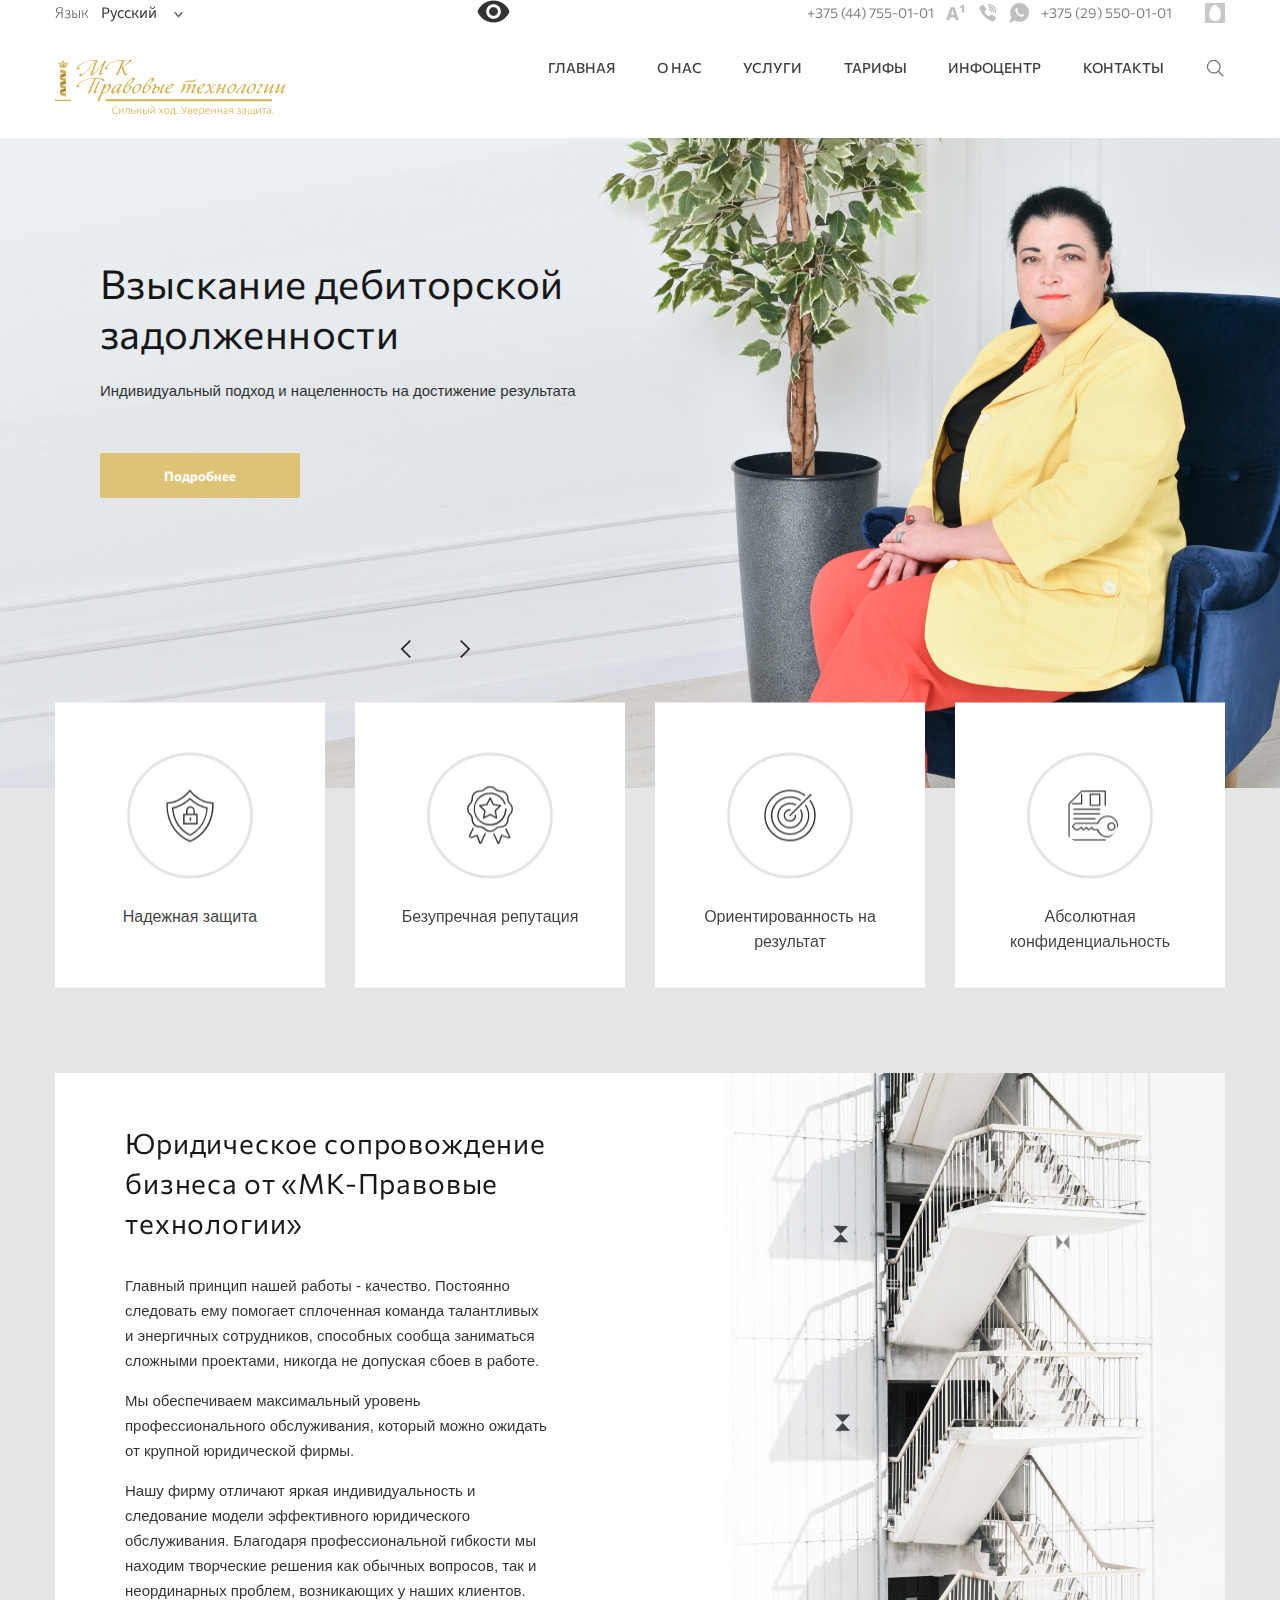
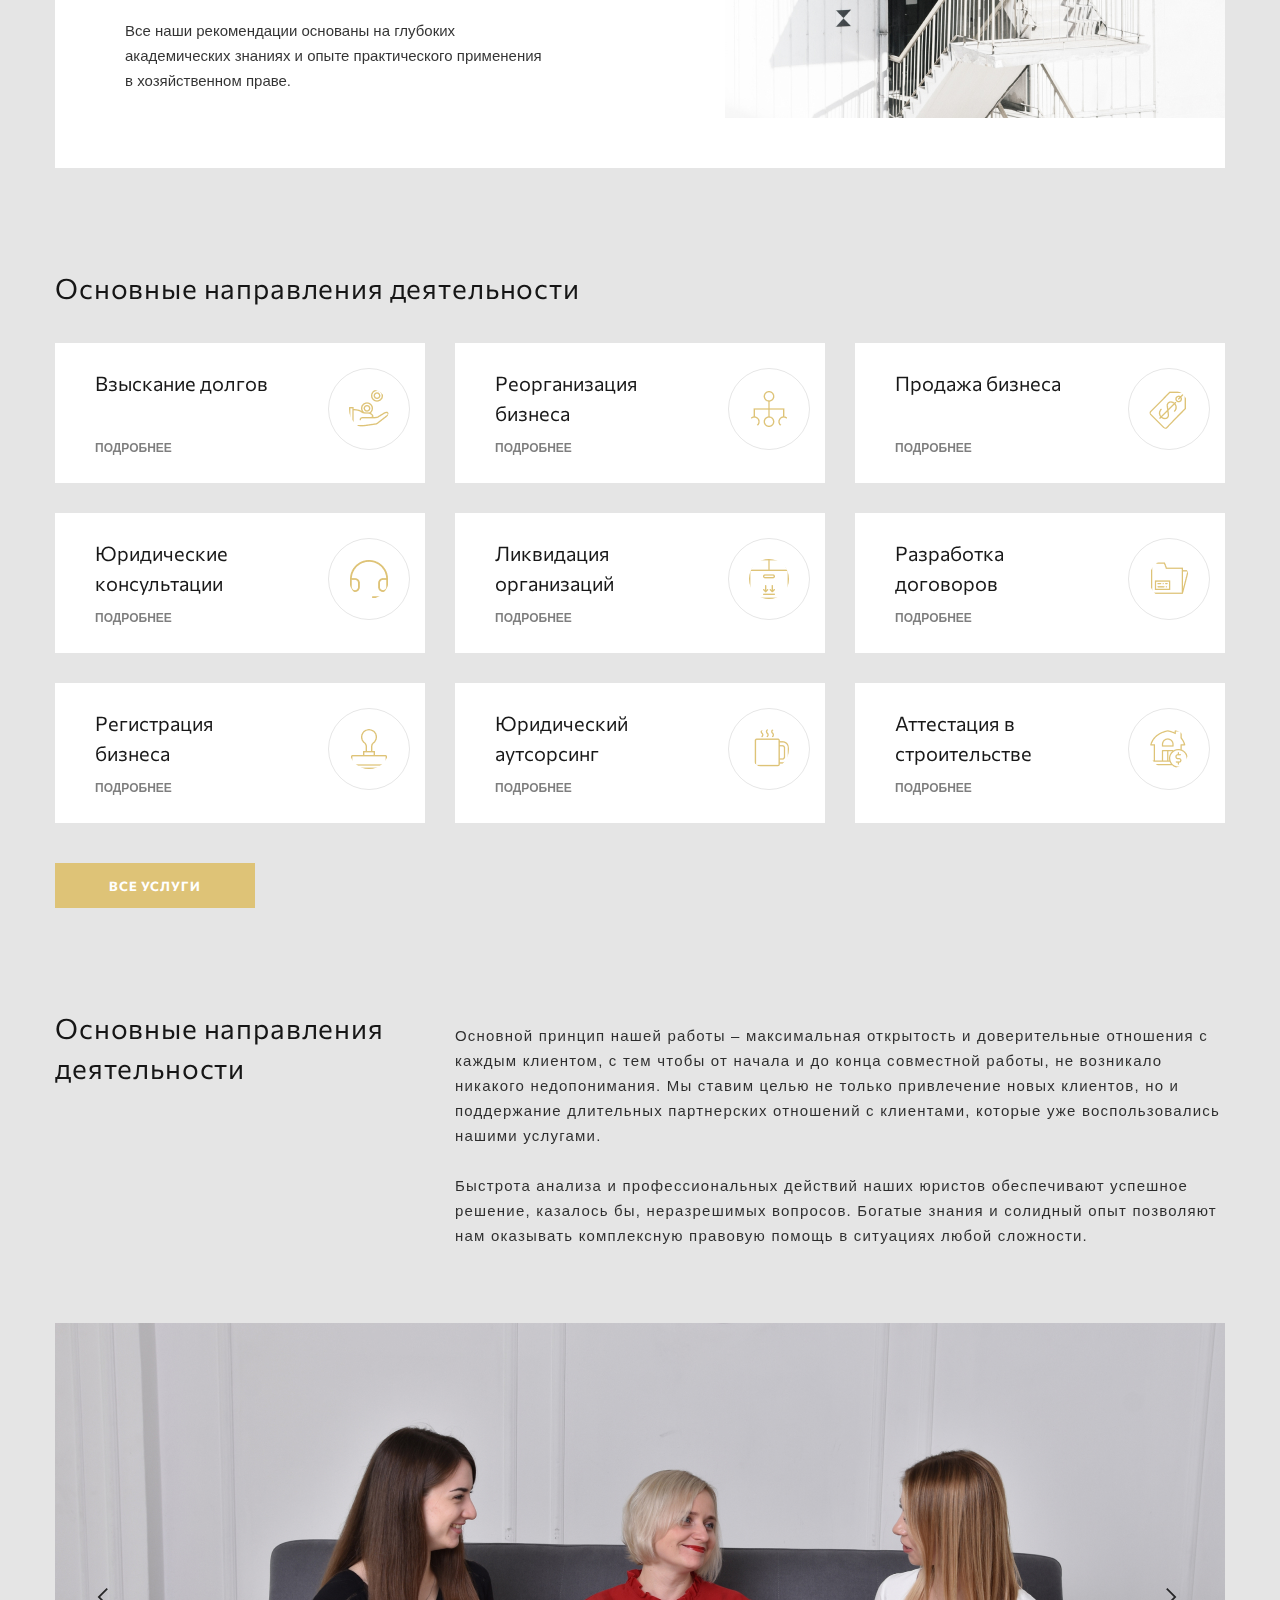
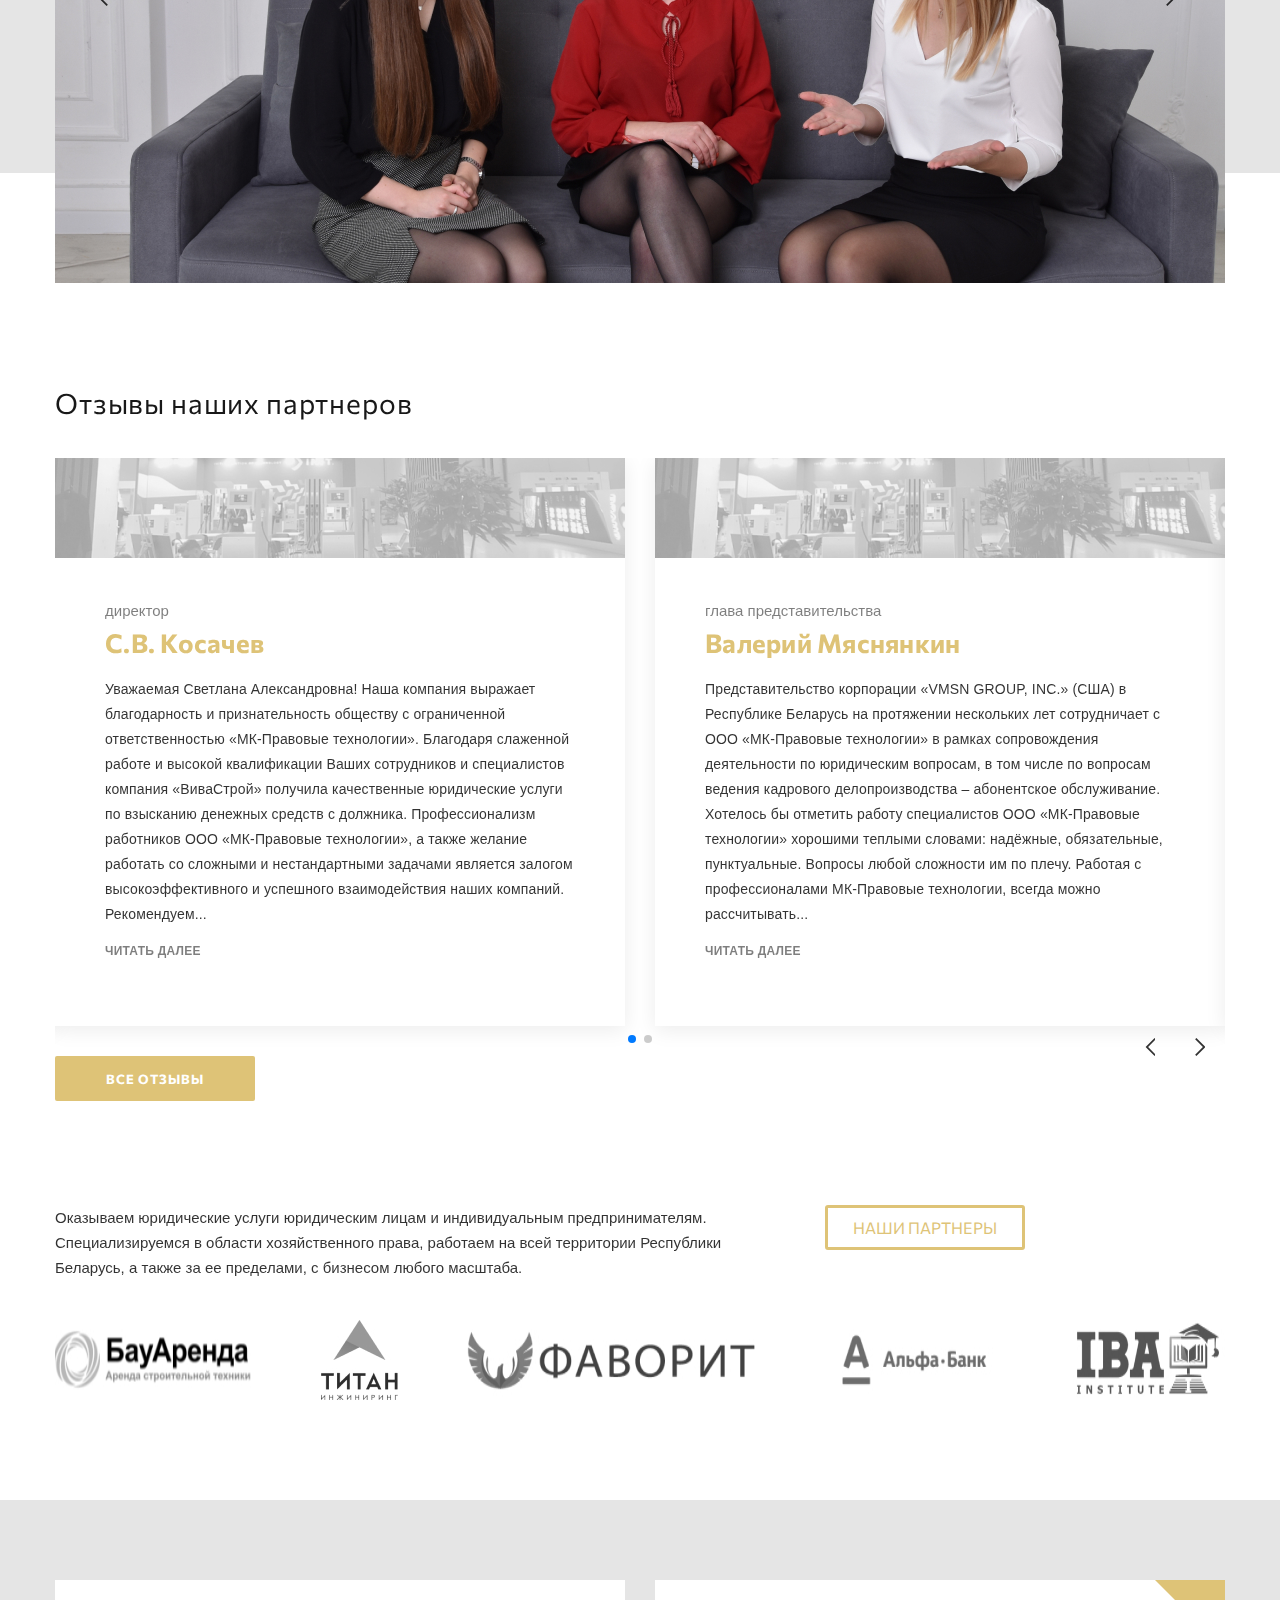
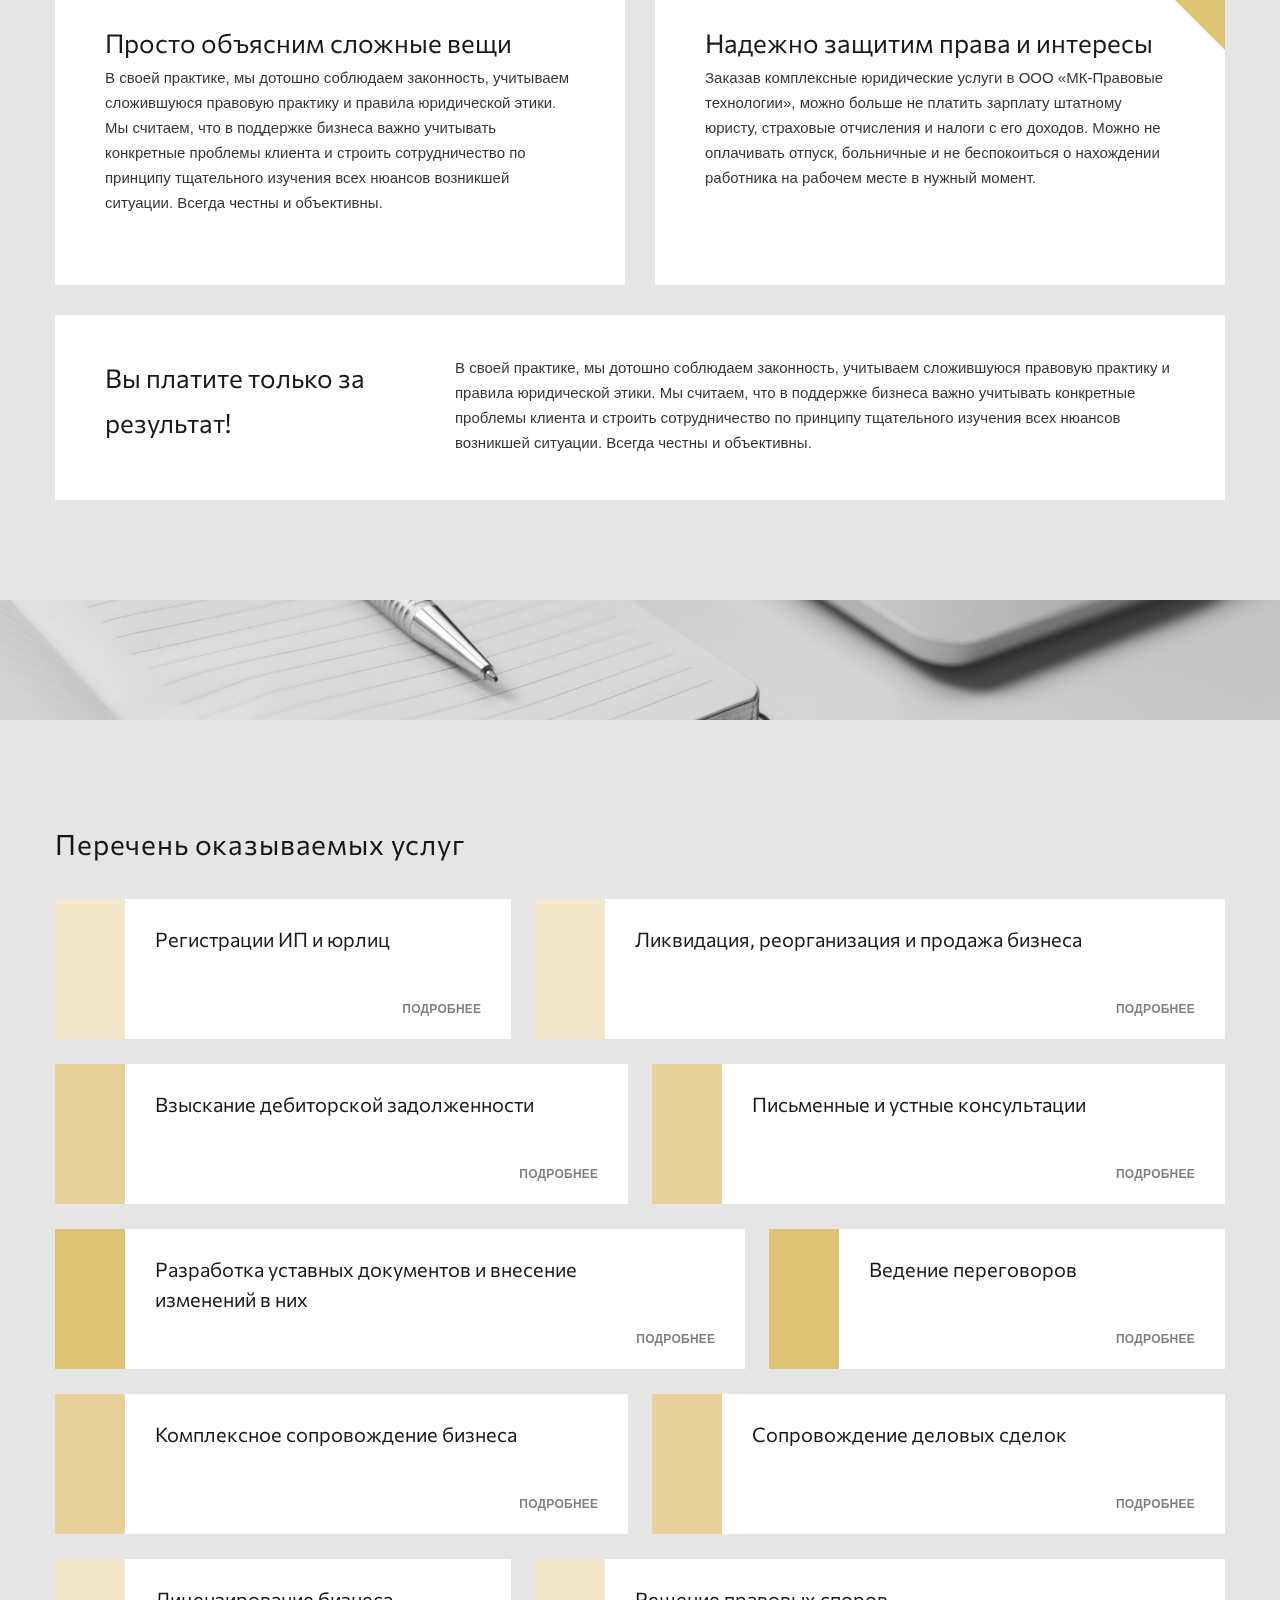
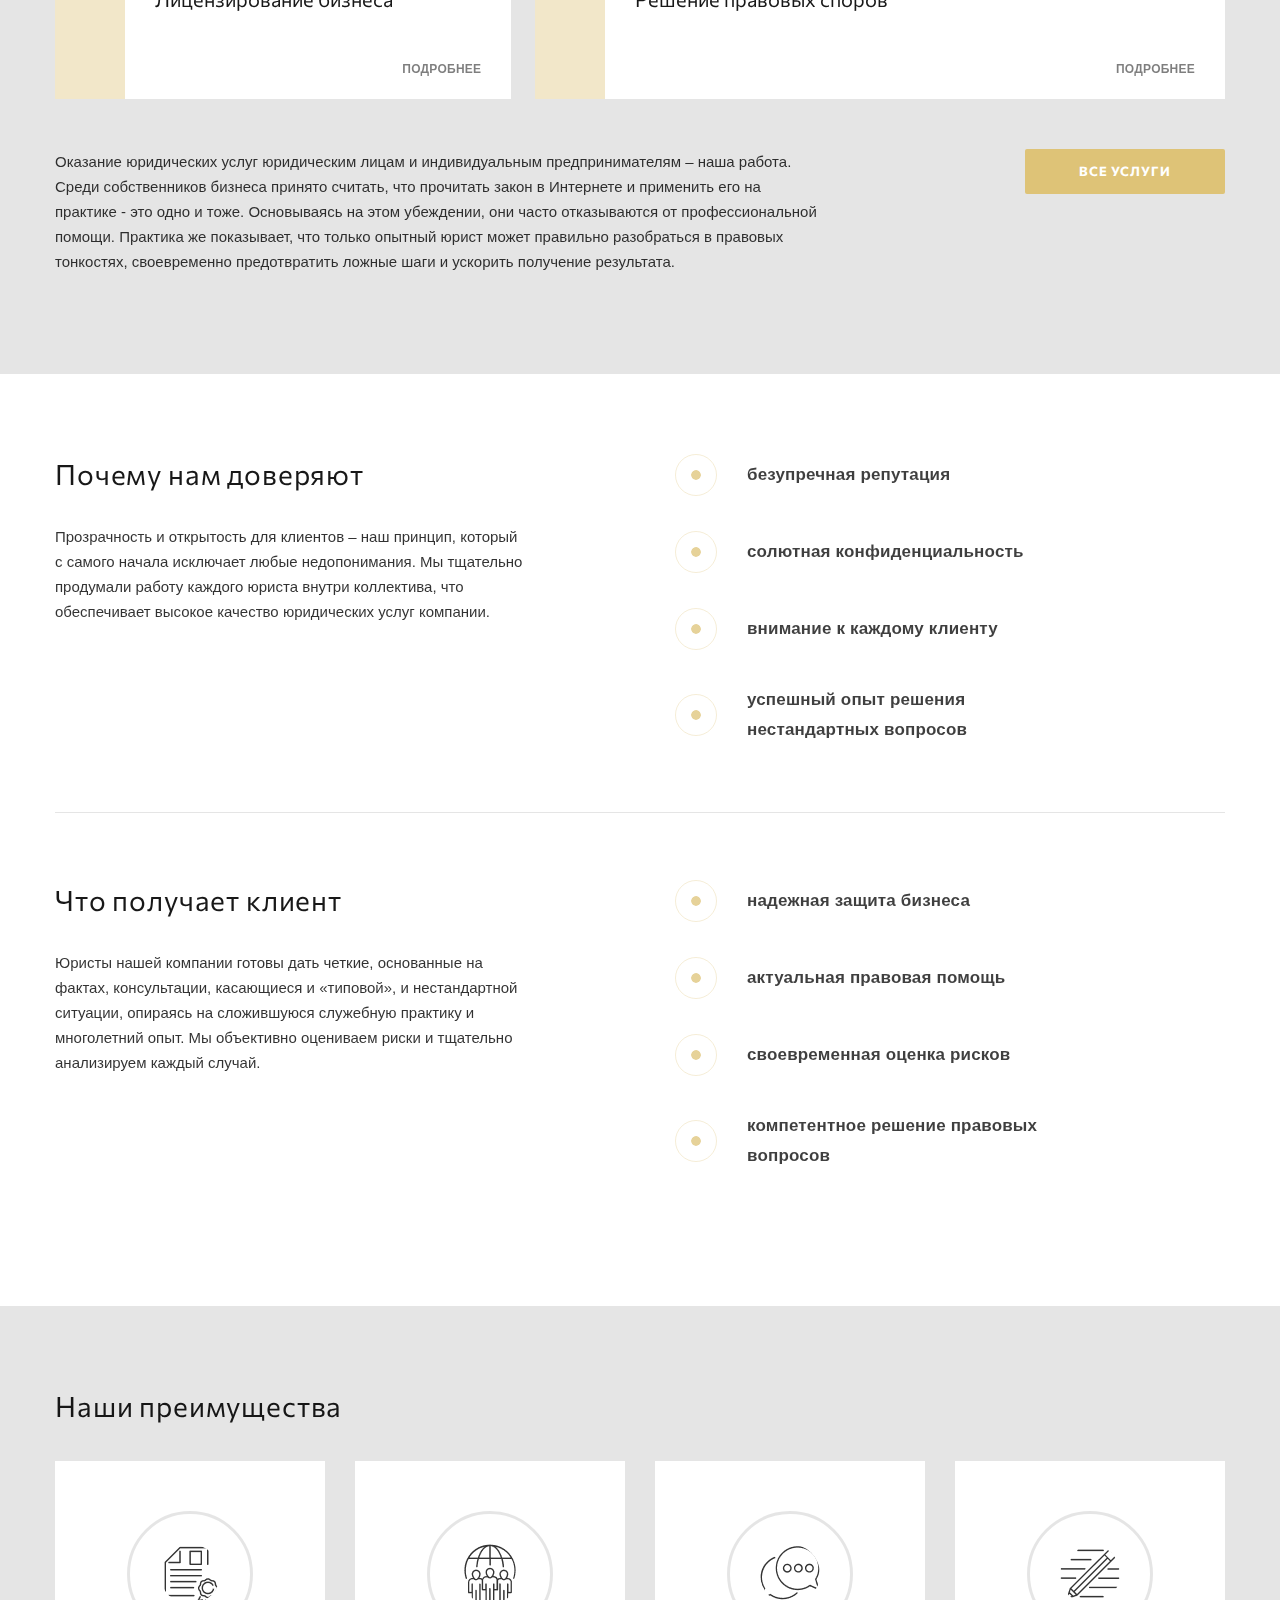
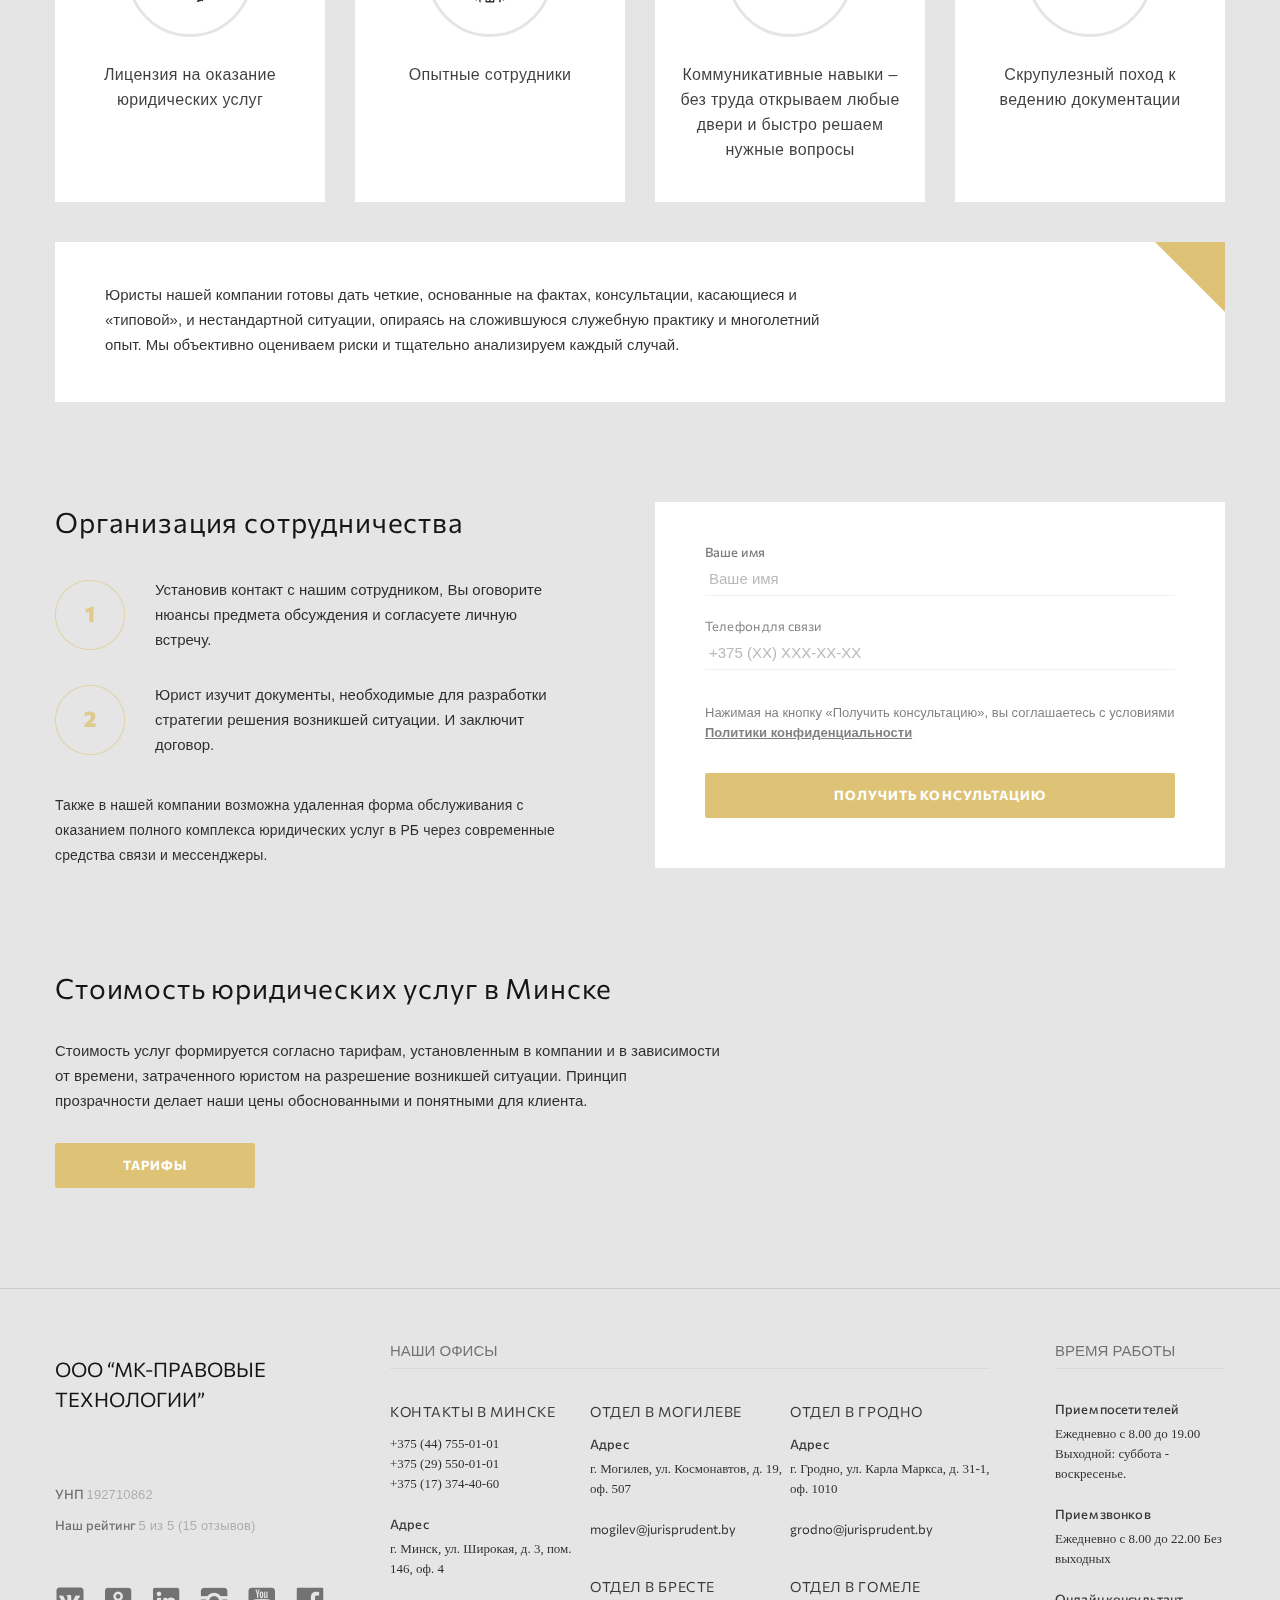
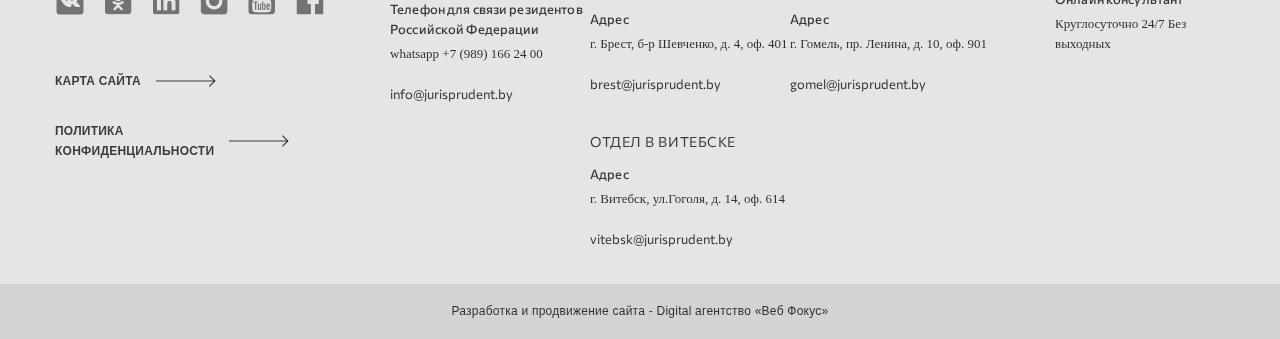
==== index.html @ 4a01f18b "create: added footer" ====
<!DOCTYPE html>
<html lang="ru">
<head>
  <meta charset="UTF-8">
  <meta name="viewport" content="width=device-width, initial-scale=1.0">
  <title>МК Правовые технологии</title>
  <link rel="stylesheet" href="css/swiper-bundle.min.css" />
  <link rel="stylesheet" href="css/normalize.css" />
  <link rel="stylesheet" href="css/style.css" />
  <link rel="icon" href="favicon.ico" type="image/x-icon" />
  <link href="https://fonts.googleapis.com/css2?family=Commissioner:wght@400;500;700&family=Source+Sans+Pro:wght@300;400&display=swap" rel="stylesheet">
</head>
  <body>
        <!-- ------------------Начало шапки сайта------------------ -->
    <header class="navbar">
      <div class="container">
        <div class="navbar-top">
              <div class="language">
                <span class="language-description">Язык</span>
                <span class="language-name">Русский</span>
                <button class="language-button">  
                  <img src="img/header/arrow.svg" alt="arrow">
                </button>
              </div>
              <!-- /.language -->
              <div class="visually-impaired">
                <img src="img/header/eye.png" alt="visually-impaired">
              </div>
              <!-- /.visually-impaired -->
              <div class="contacts">
                <span class="contacts-number-1">+375 (44) 755-01-01</span>
                <img class="contacts-a1" src="img/header/a1.png" alt="logo: a1">
                <img class="contacts-viber" src="img/header/viber.png" alt="logo: viber">
                <img class="contacts-whatsapp" src="img/header/whatsapp.png" alt="logo: whatsapp">
                <span class="contacts-number-2">+375 (29) 550-01-01</span>
                <img class="contacts-mts" src="img/header/mts.png" alt="logo: mts">
              </div>
              <!-- /.contacts -->
        </div>
          <!-- navbar-top -->
        <div class="navbar-bottom">
          <div class="container">
            <div class="navbar-bottom-wrapper">
              <a href="#" class="logo">
                <img
                  src="img/header/logo.png"
                  alt="logo"
                  class="logo__image"
                />
              </a>
              <ul class="navbar-menu">
                <li class="navbar-menu__item">
                  <a href="#" class="navbar-menu__link">Главная</a>
                </li>
                <li class="navbar-menu__item">
                  <a href="#hotel" class="navbar-menu__link">О нас</a>
                </li>
                <li class="navbar-menu__item">
                  <a href="#activities" class="navbar-menu__link">Услуги</a>
                </li>
                <li class="navbar-menu__item">
                  <a href="#" class="navbar-menu__link">Тарифы</a>
                </li>
                <li class="navbar-menu__item">
                  <a href="#" class="navbar-menu__link">Инфоцентр</a>
                </li>
                <li class="navbar-menu__item">
                  <a href="#" class="navbar-menu__link">Контакты</a>
                </li>
                <li class="navbar-menu__item">
                  <a href="#" class="navbar-menu__link">
                    <img src="img/header/search.svg" alt="icon: search">
                  </a>
                </li>
              </ul>
              <!-- navbar-menu -->
            </div>
            <!-- /.navbar-bottom-wrapper -->
          </div>
          <!-- /.container -->
        </div>
        <!-- /.navbar-bottom -->
      </div>
      <!-- /.navbar-wrapper -->
    </div>
    <!-- /.container -->
    </header>
    <!-- ------------------Конец шапки сайта------------------ -->

    <!-- ------------------Начало блока со слайдером со статьями------------------ -->
      <div class="articles">
           <!-- Slider main container -->
        <div class="swiper-container articles-container">
          <!-- Additional required wrapper -->
          <div class="swiper-wrapper">
              <!-- Slides -->
              <div class="swiper-slide articles-slide articles-slide-1">
                <img src="img/articles/atricles-img-1.jpg" alt="article image" class="articles-image">
                <h1 class="articles-title">Взыскание дебиторской задолженности</h1>
                <p class="articles-description">Индивидуальный подход и нацеленность на достижение результата</p>
                <button class="articles-button">Подробнее</button>
              </div>
              <div class="swiper-slide articles-slide articles-slide-2">
                <img src="img/articles/atricles-img-2.jpg" alt="article image" class="articles-image">
                <h1 class="articles-title">Регистрация ООО</h1>
                <p class="articles-description">Гарантируем минимальные сроки регистрации под ключ</p>
                <button class="articles-button">Подробнее</button>
              </div>
              <div class="swiper-slide articles-slide articles-slide-3">
                <img src="img/articles/atricles-img-3.jpg" alt="article image" class="articles-image">
                <h1 class="articles-title">Ликвидация предприятия</h1>
                <p class="articles-description">Эффективное решение сложных задач</p>
                <button class="articles-button">Подробнее</button>
              </div>
              <div class="swiper-slide articles-slide articles-slide-4">
                <img src="img/articles/atricles-img-4.jpg" alt="article image" class="articles-image">
                <h1 class="articles-title">Юридическая консультация</h1>
                <p class="articles-description">Детальные разъяснения вопросов по ведению бизнеса от профессионалов</p>
                <button class="articles-button">Подробнее</button>
              </div>
              <div class="swiper-slide articles-slide articles-slide-5">
                <img src="img/articles/atricles-img-5.jpg" alt="article image" class="articles-image">
                <h1 class="articles-title">Юридический аутсорсинг</h1>
                <p class="articles-description">Гарантия своевременности и качества услуг</p>
                <button class="articles-button">Подробнее</button>
              </div>
          </div>
          <!-- If we need navigation buttons -->
          <button class="slider-button slider-button-prev"></button>
          <button class="slider-button slider-button-next"></button>
          </div>
          <!-- /.swiper-container -->
      </div>
      <!-- /.articles -->
      <!-- ------------------Конец блока со слайдером со статьями------------------ -->

      <!-- ------------------Начало блока с карточками преимуществ------------------ -->
      <div class="advantages">
        <div class="container">
          <div class="advantages-cards">
            <div class="advantages-card">
              <img class="advantages-image" src="img/advantages/card-1.png" alt="advandages-image">
              <span class="advantages-description">Надежная защита</span>
            </div>
            <!-- /.advantages-card -->
            <div class="advantages-card">
              <img class="advantages-image" src="img/advantages/card-2.png" alt="advandages-image">
              <span class="advantages-description">Безупречная репутация</span>
            </div>
            <!-- /.advantages-card -->
            <div class="advantages-card">
              <img class="advantages-image" src="img/advantages/card-3.png" alt="advandages-image">
              <span class="advantages-description">Ориентированность на результат</span>
            </div>
            <!-- /.advantages-card -->
            <div class="advantages-card">
              <img class="advantages-image" src="img/advantages/card-4.png" alt="advandages-image">
              <span class="advantages-description">Абсолютная конфиденциальность</span>
            </div>
            <!-- /.advantages-card -->
          </div>
          <!-- /.advantages-cards -->
        </div>
        <!-- /.container -->
      </div>
      <!-- /.advantages -->
      <!-- ------------------Конец блока с карточками преимуществ------------------ -->

      <!-- ------------------Начало блока со вступлением ----------------------------->
      <div class="introduction">
        <div class="container">
          <div class="introduction-text">
            <h3 class="introduction-title">Юридическое сопровождение бизнеса от «МК-Правовые технологии»</h3>
            <p class="introduction-paragraph">
              Главный принцип нашей работы - качество. Постоянно следовать ему помогает сплоченная команда талантливых и энергичных сотрудников, способных сообща заниматься сложными проектами, никогда не допуская сбоев в работе.
            </p>
            <p class="introduction-paragraph">
              Мы обеспечиваем максимальный уровень профессионального обслуживания, который можно ожидать от крупной юридической фирмы. 
            </p>
            <p class="introduction-paragraph">
              Нашу фирму отличают яркая индивидуальность и следование модели эффективного юридического обслуживания. Благодаря профессиональной гибкости мы находим творческие решения как обычных вопросов, так и неординарных проблем, возникающих у наших клиентов.
            </p>
            <p class="introduction-paragraph">
              Все наши рекомендации основаны на глубоких академических знаниях и опыте практического применения в хозяйственном праве.
            </p>
            <img class="introduction-image" src="img/introduction/introduction-image.jpg" alt="introduction-image">
          </div>
          <!-- /.introduction-text -->
        </div>
        <!-- /.container -->
      </div>
      <!-- /.introduction -->
      <!-- ------------------Конец блока со вступлением ------------------------------>

      <!-- ------------------Начало блока направлениями деятельности ------------------------------>
      <div class="directions">
        <div class="container">
          <h3 class="directions-title">Основные направления деятельности</h3>
          <div class="directions-cards">
            <div class="directions-card">
              <div class="directions-card-text">
                <span class="directions-card-name">Взыскание долгов</span>
                <a class="directions-card-link" href="#">Подробнее</a>
              </div>
              <!-- /.directions-card-text -->
              <div class="directions-right">
                <img src="img/directions/directions-image-1.png" alt="directions-image" class="directions-image">
              </div>
              <!-- /.directions-right -->
            </div>
            <!-- /.directions-card -->
            <div class="directions-card">
              <div class="directions-card-text">
                <span class="directions-card-name">Реорганизация бизнеса</span>
                <a class="directions-card-link" href="#">Подробнее</a>
              </div>
              <!-- /.directions-card-text -->
              <div class="directions-right">
                <img src="img/directions/directions-image-2.png" alt="directions-image" class="directions-image">
              </div>
              <!-- /.directions-right -->
            </div>
            <!-- /.directions-card -->
            <div class="directions-card">
              <div class="directions-card-text">
                <span class="directions-card-name">Продажа бизнеса</span>
                <a class="directions-card-link" href="#">Подробнее</a>
              </div>
              <!-- /.directions-card-text -->
              <div class="directions-right">
                <img src="img/directions/directions-image-3.png" alt="directions-image" class="directions-image">
              </div>
              <!-- /.directions-right -->
            </div>
            <!-- /.directions-card -->
            <div class="directions-card">
              <div class="directions-card-text">
                <span class="directions-card-name">Юридические консультации</span>
                <a class="directions-card-link" href="#">Подробнее</a>
              </div>
              <!-- /.directions-card-text -->
              <div class="directions-right">
                <img src="img/directions/directions-image-4.png" alt="directions-image" class="directions-image">
              </div>
              <!-- /.directions-right -->
            </div>
            <!-- /.directions-card -->
            <div class="directions-card">
              <div class="directions-card-text">
                <span class="directions-card-name">Ликвидация организаций</span>
                <a class="directions-card-link" href="#">Подробнее</a>
              </div>
              <!-- /.directions-card-text -->
              <div class="directions-right">
                <img src="img/directions/directions-image-5.png" alt="directions-image" class="directions-image">
              </div>
              <!-- /.directions-right -->
            </div>
            <!-- /.directions-card -->
            <div class="directions-card">
              <div class="directions-card-text">
                <span class="directions-card-name">Разработка договоров</span>
                <a class="directions-card-link" href="#">Подробнее</a>
              </div>
              <!-- /.directions-card-text -->
              <div class="directions-right">
                <img src="img/directions/directions-image-6.png" alt="directions-image" class="directions-image">
              </div>
              <!-- /.directions-right -->
            </div>
            <!-- /.directions-card -->
            <div class="directions-card">
              <div class="directions-card-text">
                <span class="directions-card-name">Регистрация бизнеса</span>
                <a class="directions-card-link" href="#">Подробнее</a>
              </div>
              <!-- /.directions-card-text -->
              <div class="directions-right">
                <img src="img/directions/directions-image-7.png" alt="directions-image" class="directions-image">
              </div>
              <!-- /.directions-right -->
            </div>
            <!-- /.directions-card -->
            <div class="directions-card">
              <div class="directions-card-text">
                <span class="directions-card-name">Юридический аутсорсинг</span>
                <a class="directions-card-link" href="#">Подробнее</a>
              </div>
              <!-- /.directions-card-text -->
              <div class="directions-right">
                <img src="img/directions/directions-image-8.png" alt="directions-image" class="directions-image">
              </div>
              <!-- /.directions-right -->
            </div>
            <!-- /.directions-card -->
            <div class="directions-card">
              <div class="directions-card-text">
                <span class="directions-card-name">Аттестация в строительстве</span>
                <a class="directions-card-link" href="#">Подробнее</a>
            </div>
            <!-- /.directions-card-text -->
            <div class="directions-right">
              <img src="img/directions/directions-image-9.png" alt="directions-image" class="directions-image">
            </div>
            <!-- /.directions-right -->
            </div>
            <!-- /.directions-card -->
          </div>
          <!-- /.directions-cards -->
          <button class="directions-button">Все услуги</button>
          <div class="directions-description">
            <h3 class="directions-description-title">Основные направления деятельности</h3>
            <p class="directions-description-paragraph">Основной принцип нашей работы – максимальная открытость и доверительные отношения с каждым клиентом, с тем чтобы от начала и до конца совместной работы, не возникало никакого недопонимания. Мы ставим целью не только привлечение новых клиентов, но и поддержание длительных партнерских отношений с клиентами, которые уже воспользовались нашими услугами. <br><br> Быстрота анализа и профессиональных действий наших юристов обеспечивают успешное решение, казалось бы, неразрешимых вопросов. Богатые знания и солидный опыт позволяют нам оказывать комплексную правовую помощь в ситуациях любой сложности.</p>
          </div>
          <!-- /.directions-description -->
        </div>
        <!-- /.container -->
      </div>
      <!-- /.directions -->
      <!-- ------------------Конец блока направлениями деятельности ------------------------------>

      <!-- ------------------Начало слайдера с фото ------------------------------>
      <div class="gallery">
        <div class="container">
          <!-- Slider main container -->
          <div class="swiper-container gallery-container">
            <!-- Additional required wrapper -->
            <div class="swiper-wrapper">
                <!-- Slides -->
                <div class="swiper-slide gallery-slide">
                  <img src="img/gallery/photo-1.jpg" alt="gallery-image" class="gallery-image">
                </div>
                <div class="swiper-slide gallery-slide">
                  <img src="img/gallery/photo-2.jpg" alt="gallery-image" class="gallery-image">
                </div>
                <div class="swiper-slide gallery-slide">
                  <img src="img/gallery/photo-3.jpg" alt="gallery-image" class="gallery-image">
                </div>
                <div class="swiper-slide gallery-slide">
                  <img src="img/gallery/photo-4.jpg" alt="gallery-image" class="gallery-image">
                </div>
                <div class="swiper-slide gallery-slide">
                  <img src="img/gallery/photo-5.jpg" alt="gallery-image" class="gallery-image">
                </div>
            </div>

            <!-- If we need navigation buttons -->
            <div class="gallery-button gallery-button-prev"></div>
            <div class="gallery-button gallery-button-next"></div>

          </div>
        </div>
        <!-- /.container -->

      </div>
      <!-- /.gallery -->
      <!-- ------------------Конец слайдера с фото ------------------------------>

      <!-- ------------------Начало блока с отзывами------------------------------>
      <div class="reviews">
        <div class="container">
          <h3 class="reviews-title">Отзывы наших партнеров</h3>
          <!-- Slider main container -->
          <div class="swiper-container reviews-container">
            <!-- Additional required wrapper -->
            <div class="swiper-wrapper">
                <!-- Slides -->
                <div class="swiper-slide reviews-slide">
                  <div class="reviews-card">
                    <img class="reviews-image" src="img/reviews/reviews-image.jpg" alt="reviews-image">
                    <span class="reviews-profession">директор</span>
                    <span class="reviews-name">С.В. Косачев</span>
                    <p class="reviews-text">Уважаемая Светлана Александровна! Наша компания выражает благодарность и признательность обществу с ограниченной ответственностью «МК-Правовые технологии». Благодаря слаженной работе и высокой квалификации Ваших сотрудников и специалистов компания «ВиваСтрой» получила качественные юридические услуги по взысканию денежных средств с должника. Профессионализм работников ООО «МК-Правовые технологии», а также желание работать со сложными и нестандартными задачами является залогом высокоэффективного и успешного взаимодействия наших компаний. Рекомендуем...</p>
                    <a href="#" class="reviews-link">Читать далее</a>
                  </div>
                  <!-- /.reviews-slide-card -->
                  <div class="reviews-card">
                    <img class="reviews-image" src="img/reviews/reviews-image-2.jpg" alt="reviews-image">
                    <span class="reviews-profession">глава представительства</span>
                    <span class="reviews-name">Валерий Мяснянкин</span>
                    <p class="reviews-text">Представительство корпорации «VMSN GROUP, INC.» (США) в Республике Беларусь на протяжении нескольких лет сотрудничает с ООО «МК-Правовые технологии» в рамках сопровождения деятельности по юридическим вопросам, в том числе по вопросам ведения кадрового делопроизводства – абонентское обслуживание. Хотелось бы отметить работу специалистов ООО «МК-Правовые технологии» хорошими теплыми словами: надёжные, обязательные, пунктуальные. Вопросы любой сложности им по плечу. Работая с профессионалами МК-Правовые технологии, всегда можно рассчитывать...</p>
                    <a href="#" class="reviews-link">Читать далее</a>
                  </div>
                  <!-- /.reviews-slide-card -->
                </div>
                <div class="swiper-slide reviews-slide">
                  <div class="reviews-card">
                    <img class="reviews-image" src="img/reviews/reviews-image-2.jpg" alt="reviews-image">
                    <span class="reviews-profession">глава представительства</span>
                    <span class="reviews-name">Валерий Мяснянкин</span>
                    <p class="reviews-text">Представительство корпорации «VMSN GROUP, INC.» (США) в Республике Беларусь на протяжении нескольких лет сотрудничает с ООО «МК-Правовые технологии» в рамках сопровождения деятельности по юридическим вопросам, в том числе по вопросам ведения кадрового делопроизводства – абонентское обслуживание. Хотелось бы отметить работу специалистов ООО «МК-Правовые технологии» хорошими теплыми словами: надёжные, обязательные, пунктуальные. Вопросы любой сложности им по плечу. Работая с профессионалами МК-Правовые технологии, всегда можно рассчитывать...</p>
                    <a href="#" class="reviews-link">Читать далее</a>
                  </div>
                  <!-- /.reviews-slide-card -->
                  <div class="reviews-card">
                    <img class="reviews-image" src="img/reviews/reviews-image.jpg" alt="reviews-image">
                    <span class="reviews-profession">директор</span>
                    <span class="reviews-name">С.В. Косачев</span>
                    <p class="reviews-text">Уважаемая Светлана Александровна! Наша компания выражает благодарность и признательность обществу с ограниченной ответственностью «МК-Правовые технологии». Благодаря слаженной работе и высокой квалификации Ваших сотрудников и специалистов компания «ВиваСтрой» получила качественные юридические услуги по взысканию денежных средств с должника. Профессионализм работников ООО «МК-Правовые технологии», а также желание работать со сложными и нестандартными задачами является залогом высокоэффективного и успешного взаимодействия наших компаний. Рекомендуем...</p>
                    <a href="#" class="reviews-link">Читать далее</a>
                  </div>
                  <!-- /.reviews-slide-card -->
                </div>
            </div>
            <!-- If we need pagination -->
            <div class="swiper-pagination reviews-pagination"></div>

            <!-- If we need navigation buttons -->
            <div class="reviews-button reviews-button-prev"></div>
            <div class="reviews-button reviews-button-next"></div>

          </div>
          <button class="reviews-button-all">Все отзывы</button>
        </div>
        <!-- /.container -->
      </div>
      <!-- /.reviews -->

      <!-- ------------------Конец блока с отзывами------------------------------>

      <!--------------------- Начало блока с партнерами ------------------------->
      <div class="partners">
        <div class="container">
          <div class="partners-text">
            <p class="partners-description">Оказываем юридические услуги юридическим лицам и индивидуальным предпринимателям. Специализируемся в области хозяйственного права, работаем на всей территории Республики Беларусь, а также за ее пределами, с бизнесом любого масштаба.</p>
            <!-- /.partners-descroption -->    
            <button class="partners-button">Наши партнеры</button>
          </div>
          <!-- /.partners-text -->
          <div class="partners-images">
            <img class="partners-image" src="img/partners/logo-1.jpg" alt="partners-image">
            <img class="partners-image" src="img/partners/logo-2.jpg" alt="partners-image">
            <img class="partners-image" src="img/partners/logo-3.jpg" alt="partners-image">
            <img class="partners-image" src="img/partners/logo-4.jpg" alt="partners-image">
            <img class="partners-image" src="img/partners/logo-5.jpg" alt="partners-image">
          </div>
          <!-- /.partners-image -->
        </div>
        <!-- /.container -->
      </div>
      <!-- /.partners -->
      <!--------------------- Конец блока с партнерами --------------------------->

      <!--------------------- Начало блока со стикерами --------------------------->
      <div class="stickers">
        <div class="container">
          <div class="stickers-cards">
            <div class="stickers-card stickers-card-1">
              <span class="stickers-title">Просто объясним сложные вещи</span>
              <p class="stickers-text">В своей практике, мы дотошно соблюдаем законность, учитываем сложившуюся правовую практику и правила юридической этики. Мы считаем, что в поддержке бизнеса важно учитывать конкретные проблемы клиента и строить сотрудничество по принципу тщательного изучения всех нюансов возникшей ситуации. Всегда честны и объективны.</p>
            </div>
            <!-- /.stickers-card -->
            <div class="stickers-card stickers-card-2">
              <span class="stickers-title">Надежно защитим права и интересы</span>
              <p class="stickers-text">Заказав комплексные юридические услуги в ООО «МК-Правовые технологии», можно больше не платить зарплату штатному юристу, страховые отчисления и налоги с его доходов. Можно не оплачивать отпуск, больничные и не беспокоиться о нахождении работника на рабочем месте в нужный момент.</p>
              <img src="img/stickers/Rectangle.png" alt="stickers-triangle" class="stickers-triangle">
            </div>
            <!-- /.stickers-card -->
            <div class="stickers-card stickers-card-3">
              <span class="stickers-title">Вы платите только за результат!</span>
              <p class="stickers-text">В своей практике, мы дотошно соблюдаем законность, учитываем сложившуюся правовую практику и правила юридической этики. Мы считаем, что в поддержке бизнеса важно учитывать конкретные проблемы клиента и строить сотрудничество по принципу тщательного изучения всех нюансов возникшей ситуации. Всегда честны и объективны.</p>
            </div>
            <!-- /.stickers-card -->
          </div>
          <!-- /.stickers-cards -->
        </div>
        <!-- /.container -->
      </div>
      <!-- /.stickers -->
      <!--------------------- Конец блока со стикерами --------------------------->

<!---------------------------- Начало блока с картинкой ручки ------------------------->

      <div class="pen">
        <img class="pen-image" src="img/pen/pen.jpg" alt="image a pen">
      </div>
      <!-- /.pen -->

<!---------------------------- Конец блока с картинкой ручки ------------------------->

<!-- ---------------------Начало блока с услугами--------------------------------- -->
      <div class="services">
        <div class="container">
          <h3 class="services-title">Перечень оказываемых услуг</h3>
          <div class="services-cards">
            <div class="services-card services-card-1">   
              <div class="services-card-sticker"></div>     
              <span class="services-card-title">Регистрации ИП и юрлиц</span>
              <a class="services-card-link" href="#">Подробнее</a>
            </div>
            <!-- /.services-card -->
            <div class="services-card services-card-2">  
              <div class="services-card-sticker"></div>        
              <span class="services-card-title">Ликвидация, реорганизация и продажа бизнеса</span>
              <a class="services-card-link" href="#">Подробнее</a>
            </div>
            <!-- /.services-card -->
            <div class="services-card services-card-3"> 
              <div class="services-card-sticker"></div>         
              <span class="services-card-title">Взыскание дебиторской задолженности</span>
              <a class="services-card-link" href="#">Подробнее</a>
            </div>
            <!-- /.services-card -->
            <div class="services-card services-card-4">   
              <div class="services-card-sticker"></div>       
              <span class="services-card-title">Письменные и устные консультации</span>
              <a class="services-card-link" href="#">Подробнее</a>
            </div>
            <!-- /.services-card -->
            <div class="services-card services-card-5">    
              <div class="services-card-sticker"></div>      
              <span class="services-card-title">Разработка уставных документов и внесение <br> изменений в них</span>
              <a class="services-card-link" href="#">Подробнее</a>
            </div>
            <!-- /.services-card -->
            <div class="services-card services-card-6">     
              <div class="services-card-sticker"></div>     
              <span class="services-card-title">Ведение переговоров</span>
              <a class="services-card-link" href="#">Подробнее</a>
            </div>
            <!-- /.services-card -->
            <div class="services-card services-card-7">      
              <div class="services-card-sticker"></div>    
              <span class="services-card-title">Комплексное сопровождение бизнеса</span>
              <a class="services-card-link" href="#">Подробнее</a>
            </div>
            <!-- /.services-card -->
            <div class="services-card services-card-8">    
              <div class="services-card-sticker"></div>      
              <span class="services-card-title">Сопровождение деловых сделок</span>
              <a class="services-card-link" href="#">Подробнее</a>
            </div>
            <!-- /.services-card -->
            <div class="services-card services-card-9">  
              <div class="services-card-sticker"></div>        
              <span class="services-card-title">Лицензирование бизнеса</span>
              <a class="services-card-link" href="#">Подробнее</a>
            </div>
            <!-- /.services-card -->
            <div class="services-card services-card-10">   
              <div class="services-card-sticker"></div>       
              <span class="services-card-title">Решение правовых споров</span>
              <a class="services-card-link" href="#">Подробнее</a>
            </div>
            <!-- /.services-card -->
          </div>
          <!-- /.services-cards -->
          <div class="services-description">
            <p class="services-description-text">Оказание юридических услуг юридическим лицам и индивидуальным предпринимателям – наша работа. Среди собственников бизнеса принято считать, что прочитать закон в Интернете и применить его на практике - это одно и тоже. Основываясь на этом убеждении, они часто отказываются от профессиональной помощи. Практика же показывает, что только опытный юрист может правильно разобраться в правовых тонкостях, своевременно предотвратить ложные шаги и ускорить получение результата.</p>
            <button class="services-description-button">Все услуги</button>
          </div>
          <!-- /.services-description -->
        </div>
      </div>
      <!-- /.services -->
<!-- ----------------------Конец блока с услугами---------------------------------- -->

<!-- ----------------------Начало блока с вопросами и ответами ----------------------->
      <div class="questions">
        <div class="container">
          <div class="questions-text">
              <div class="questions-text-card">
                <span class="questions-text-title">Почему нам доверяют</span>
                <p class="questions-text-description">Прозрачность и открытость для клиентов – наш принцип, который с самого начала исключает любые недопонимания. Мы тщательно продумали работу каждого юриста внутри коллектива, что обеспечивает высокое качество юридических услуг компании.</p>
              </div>
              <!-- /.questions-text-card -->
              <ul class="questions-answers">
                <li class="questions-answers-list">
                  <img src="img/questions/marker.png" alt="marker" class="questions-answers-marker">
                  безупречная репутация</li>
                <li class="questions-answers-list">
                  <img src="img/questions/marker.png" alt="marker" class="questions-answers-marker">
                  солютная конфиденциальность</li>
                <li class="questions-answers-list">
                  <img src="img/questions/marker.png" alt="marker" class="questions-answers-marker">
                  внимание к каждому клиенту</li>
                <li class="questions-answers-list">
                  <img src="img/questions/marker.png" alt="marker" class="questions-answers-marker">
                  успешный опыт решения нестандартных вопросов</li>
              </ul>
              <!-- /.questions-answers -->
          </div>
          <!-- /.questions-text -->
          <div class="questions-border"></div>
          <!-- /.questions-border -->
          <div class="questions-text">
            <div class="questions-text-card">
              <span class="questions-text-title">Что получает клиент</span>
              <p class="questions-text-description">Юристы нашей компании готовы дать четкие, основанные на фактах, консультации, касающиеся и «типовой», и нестандартной ситуации, опираясь на сложившуюся служебную практику и многолетний опыт. Мы объективно оцениваем риски и тщательно анализируем каждый случай.</p>
            </div>
            <!-- /.questions-text-card -->
            <ul class="questions-answers">
              <li class="questions-answers-list">
                <img src="img/questions/marker.png" alt="marker" class="questions-answers-marker">
                надежная защита бизнеса</li>
              <li class="questions-answers-list">
                <img src="img/questions/marker.png" alt="marker" class="questions-answers-marker">
                актуальная правовая помощь</li>
              <li class="questions-answers-list">
                <img src="img/questions/marker.png" alt="marker" class="questions-answers-marker">
                своевременная оценка рисков</li>
              <li class="questions-answers-list">
                <img src="img/questions/marker.png" alt="marker" class="questions-answers-marker">
                компетентное решение правовых вопросов</li>
            </ul>
            <!-- /.questions-answers -->
        </div>
        <!-- /.questions-text -->
        </div>
        <!-- /.container -->
      </div>
      <!-- /.questions -->
<!-- ----------------------Конец блока с вопросами и ответами ----------------------->

<!---------------------------- Начало блока с карточками преимуществ ------------------------->
      <div class="excellence">
        <div class="container">
          <h3 class="excellence-title">Наши преимущества</h3>
          <div class="excellence-cards">
            <div class="excellence-card">
              <img class="excellence-icon" src="img/excellence/excellence-icon-1.png" alt="excellence icon">
              <span class="excellence-name">Лицензия на оказание юридических услуг</span>
            </div>
            <!-- /.excellence-card -->
            <div class="excellence-card">
              <img class="excellence-icon" src="img/excellence/excellence-icon-2.png" alt="excellence icon">
              <span class="excellence-name">Опытные сотрудники</span>
            </div>
            <!-- /.excellence-card -->
            <div class="excellence-card">
              <img class="excellence-icon" src="img/excellence/excellence-icon-3.png" alt="excellence icon">
              <span class="excellence-name">Коммуникативные навыки – без труда открываем любые двери и быстро решаем нужные вопросы</span>
            </div>
            <!-- /.excellence-card -->
            <div class="excellence-card">
              <img class="excellence-icon" src="img/excellence/excellence-icon-4.png" alt="excellence icon">
              <span class="excellence-name">Скрупулезный поход к ведению документации</span>
            </div>
            <!-- /.excellence-card -->
          </div>
          <!-- /.excellence-cards -->
          <div class="excellence-text">
            <p class="excellence-paragraph">Юристы нашей компании готовы дать четкие, основанные на фактах, консультации, касающиеся и «типовой», и нестандартной ситуации, опираясь на сложившуюся служебную практику и многолетний опыт. Мы объективно оцениваем риски и тщательно анализируем каждый случай.</p>
            <img src="img/stickers/Rectangle.png" alt="sticker" class="excellence-sticker">
          </div>
          <!-- /.excellence-paragraph -->
        </div>
        <!-- /.container -->
      </div>
      <!-- /.excellence -->
<!---------------------------- Конец блока карточек с примуществами ------------------------>

<!---------------------------- Начало блока сотрудничества ------------------------>
      <div class="cooperation">
        <div class="container">
          <div class="wrapper">
            <div class="cooperation-text">
              <h3 class="cooperation-title">Организация сотрудничества</h3>
                <ul class="cooperation-item">
                  <li class="cooperation-list">
                    <img src="img/cooperation/number-1.png" alt="cooperation-number" class="cooperation-number">
                    Установив контакт с нашим сотрудником, Вы оговорите нюансы предмета обсуждения и согласуете личную встречу.
                  </li>
                  <li class="cooperation-list">
                    <img src="img/cooperation/number-2.png" alt="cooperation-number" class="cooperation-number">
                    Юрист изучит документы, необходимые для разработки стратегии решения возникшей ситуации. И заключит договор.
                  </li>
                </ul>
              <span class="cooperation-description">Также в нашей компании возможна удаленная форма обслуживания с оказанием полного комплекса юридических услуг в РБ через современные средства связи и мессенджеры.</span>
            </div>
            <!-- /.cooperation-text -->
            <div class="cooperation-contact-form">
              <form action="send.php" method="POST" class="cooperation__form">
                <div class="cooperation-input-group">
                  <span class="cooperation-name">Ваше имя</span>
                  <input
                  type="text"
                  class="input cooperation-input"
                  placeholder="Ваше имя"
                  name="name"
                  required
                  minlength="2"
                />
                </div>
                <!-- /.footer__input-group -->
                <div class="cooperation-input-group">
                  <span class="cooperation-phone">Телефон для связи</span>
                  <input
                  type="tel"
                  class="input cooperation-input"
                  placeholder="+375 (XX) XXX-XX-XX"
                  name="phone"
                  required
                />
                </div>
                <p class="cooperation-paragraph">Нажимая на кнопку «Получить консультацию», вы соглашаетесь с условиями
                  <a href="#" class="cooperation-link">Политики конфиденциальности</a>                
                </p>
                <button class="cooperation-button">Получить консультацию</button>
            </div>
            <!-- /.cooperation-contact-form -->
          </div>
          <!-- /.wrapper -->
        </div>
        <!-- /.container -->
      </div>
      <!-- /.cooperation -->
<!---------------------------- Конец блока сотрудничества ------------------------>

<!-- -------------------------Начало блока со стоимостью------------------------- -->
      <div class="price">
        <div class="container">
          <h3 class="price-title">Стоимость юридических услуг в Минске</h3>
          <p class="price-text">
            Стоимость услуг формируется согласно тарифам, установленным в компании и в зависимости от времени, затраченного юристом на разрешение возникшей ситуации. Принцип прозрачности делает наши цены обоснованными и понятными для клиента.
          </p>
          <button class="price-button">Тарифы</button>
        </div>
        <!-- /.price -->
<!-- -------------------------Конец блока со стоимостью------------------------- -->
<!-- <div class="footer"> -->
  <footer class="footer">
    <div class="container">
      <div class="footer-wrapper">
        <div class="footer-requisites">
          <div class="footer-requisites-wrapper">
            <h2 class="footer-requisites-title">ООО “МК-ПРАВОВЫЕ ТЕХНОЛОГИИ”</h2>
            <div class="footer-requisites-item">
              УНП
              <span class="footer-requisites-span">192710862</span>
            </div>
            <!-- /.footer-requisite-item -->
            <div class="footer-requisites-item">
              Наш рейтинг
              <span class="footer-requisites-span">5 из 5 (15 отзывов)</span>
            </div>
            <!-- /.footer-requisite-item -->
            <div class="footer-icons">
              <a href="https://vk.com" class="footer-icons-image">
                <img src="img/footer/vk.png" alt="icon: vkontakte">
              </a>
              <a href="https://ok.ru/" class="footer-icons-image">
                <img src="img/footer/odnoklassniki.png" alt="icon: odnoklassniki">
              </a>              
              <a href="https://ru.linkedin.com/" class="footer-icons-image">
                <img src="img/footer/linkedin.png" alt="icon: linkedin">
              </a>              
              <a href="https://www.instagram.com/" class="footer-icons-image">
                <img src="img/footer/instagram.png" alt="icon: instagram">
              </a>              
              <a href="https://www.youtube.com/" class="footer-icons-image">
                <img src="img/footer/youtube.png" alt="icon: youtube">
              </a>              
              <a href="https://www.facebook.com/" class="footer-icons-image">
                <img src="img/footer/facebook.png" alt="icon: facebook">
              </a>              
            </div>
            <!-- /.footer-icons -->
            <a href="#" class="footer-requisites-link">
              <span class="footer-requisites-text">Карта сайта</span> 
              <img class="footer-requisites-arrow" src="img/footer/arrow.svg" alt="arrow">
            </a>
            <a href="#" class="footer-requisites-link">
              <span class="footer-requisites-text">Политика <br> конфиденциальности</span> 
              <img class="footer-requisites-arrow" src="img/footer/arrow.svg" alt="arrow">
            </a>
          </div>
          <!-- /.footer-requisites-wrapper -->
        </div>
        <!-- /.footer-requisites -->
        <div class="footer-offices">
          <div class="footer-offices-wrapper">
            <h3 class="footer-title">Наши офисы</h3>
            <div class="footer-offices-blocks">
              <div class="footer-offices-block">
                <h3 class="footer-title-2">Контакты в Минске</h3>
                <p class="footer-text">
                  +375 (44) 755-01-01 <br>
                  +375 (29) 550-01-01 <br>
                  +375 (17) 374-40-60</p>
                <h4 class="footer-name">Адрес</h4>
                <p class="footer-text">г. Минск, ул. Широкая, д. 3, пом. 146, оф. 4</p>
                <h4 class="footer-name">Телефон для связи резидентов Российской Федерации</h4>
                <p class="footer-text">whatsapp +7 (989) 166 24 00</p>
                <span class="footer-email">info@jurisprudent.by</span>
              </div>
              <!-- /.footer-offices-block -->
              <div class="footer-offices-block">
                <h3 class="footer-title-2">Отдел в Могилеве</h3>
                <h4 class="footer-name">Адрес</h4>
                <p class="footer-text">г. Могилев, ул. Космонавтов, д. 19, оф. 507</p>
                <span class="footer-email">mogilev@jurisprudent.by</span>
                <h3 class="footer-title-2">Отдел в Бресте</h3>
                <h4 class="footer-name">Адрес</h4>
                <p class="footer-text">г. Брест, б-р Шевченко, д. 4, оф. 401</p>
                <span class="footer-email">brest@jurisprudent.by</span>
                <h3 class="footer-title-2">Отдел в Витебске</h3>
                <h4 class="footer-name">Адрес</h4>
                <p class="footer-text">г. Витебск, ул.Гоголя, д. 14, оф. 614</p>
                <span class="footer-email">vitebsk@jurisprudent.by</span>
              </div>
              <!-- /.footer-offices-block -->
              <div class="footer-offices-block">
                <h3 class="footer-title-2">Отдел в Гродно</h3>
                <h4 class="footer-name">Адрес</h4>
                <p class="footer-text">г. Гродно, ул. Карла Маркса, д. 31-1, оф. 1010</p>
                <span class="footer-email">grodno@jurisprudent.by</span>
                <h3 class="footer-title-2">Отдел в Гомеле</h3>
                <h4 class="footer-name">Адрес</h4>
                <p class="footer-text">г. Гомель, пр. Ленина, д. 10, оф. 901</p>
                <span class="footer-email">gomel@jurisprudent.by</span>
              </div>
              <!-- /.footer-offices-block -->
            </div>
            <!-- /.footer-offices-blocks -->
          </div>
          <!-- /.footer-offices-wrapper -->
        </div>
        <!-- /.footer-offices -->
        <div class="footer-time">
          <div class="footer-time-wrapper">
            <h3 class="footer-title">Время работы</h3>
            <div class="footer-time-item">
              <h4 class="footer-name">Прием посетителей</h4>
              <p class="footer-text">Ежедневно с 8.00 до 19.00 Выходной: суббота - воскресенье.</p>
            </div>
            <!-- /.footer-time-item -->
            <div class="footer-time-item">
              <h4 class="footer-name">Прием звонков</h4>
              <p class="footer-text">Ежедневно с 8.00 до 22.00 Без выходных</p>
            </div>
            <!-- /.footer-time-item -->
            <div class="footer-time-item">
              <h4 class="footer-name">Онлайн консультант</h4>
              <p class="footer-text">Круглосуточно 24/7 Без выходных</p>
            </div>
            <!-- /.footer-time-item -->
          </div>
          <!-- /.footer-time-wrapper -->
        </div>
        <!-- /.footer-time -->
      </div>
      <!-- /.footer-wrapper -->
    </div>
    <!-- /.container -->
  </footer>
  <div class="footer-bottom">
    <span class="footer-bottom-description">Разработка и продвижение сайта - Digital агентство «Веб Фокус»
    </span>
  </div>




    <script src="js/swiper-bundle.min.js"></script>
    <script src="js/main.js"></script>
  </body>
</html>
---- css/style.css ----
* {
  -webkit-box-sizing: border-box;
          box-sizing: border-box;
}

@font-face {
  font-family: "Lato-Light";
  src: url("./fonts/Lato-Light.woff") format("woff");
  src: url("./fonts/Lato-Light.woff2") format("woff2");
}

@font-face {
  font-family: "Lato-Regular";
  src: url("./fonts/Lato-Regular.woff") format("woff");
  src: url("./fonts/Lato-Regular.woff2") format("woff2");
}

@font-face {
  font-family: "Lato-Semibold";
  src: url("./fonts/Lato-Semibold.woff") format("woff");
  src: url("./fonts/Lato-Semibold.woff2") format("woff2");
}

body {
  font-family: 'Commissioner', sans-serif;
  background-color: #E5E5E5;
  margin: 0;
}

.container {
  max-width: 1170px;
  margin: auto;
}

.navbar {
  background-color: #fff;
}

.navbar-top {
  display: -webkit-box;
  display: -ms-flexbox;
  display: flex;
  -webkit-box-pack: justify;
      -ms-flex-pack: justify;
          justify-content: space-between;
  -webkit-box-align: center;
      -ms-flex-align: center;
          align-items: center;
}

.navbar-bottom {
  display: -webkit-box;
  display: -ms-flexbox;
  display: flex;
  -webkit-box-pack: justify;
      -ms-flex-pack: justify;
          justify-content: space-between;
  padding-top: 32px;
  padding-bottom: 20px;
}

.navbar-bottom-wrapper {
  display: -webkit-box;
  display: -ms-flexbox;
  display: flex;
  -webkit-box-pack: justify;
      -ms-flex-pack: justify;
          justify-content: space-between;
}

.navbar-menu {
  display: -webkit-box;
  display: -ms-flexbox;
  display: flex;
  -webkit-box-pack: justify;
      -ms-flex-pack: justify;
          justify-content: space-between;
  width: 739px;
  margin: 0;
  padding: 0;
}

.navbar-menu__item {
  list-style: none;
  text-transform: uppercase;
  font-family: Commissioner, sans-serif;
  font-style: normal;
  font-weight: 500;
  font-size: 14px;
  line-height: 20px;
  opacity: 0.75;
}

.navbar-menu__link {
  color: inherit;
  text-decoration: none;
}

.language {
  font-family: Source Sans Pro, sans-serif;
  font-size: 16px;
  line-height: 20px;
  opacity: 0.8;
  display: -webkit-box;
  display: -ms-flexbox;
  display: flex;
  -webkit-box-align: center;
      -ms-flex-align: center;
          align-items: center;
}

.language-description {
  font-weight: 300;
  margin-right: 13px;
}

.language-name {
  font-weight: normal;
  margin-right: 8px;
}

.language-button {
  width: 15px;
  height: 15px;
  border: none;
  cursor: pointer;
  background-color: transparent;
  outline: none;
}

.contacts {
  font-size: 14px;
  line-height: 20px;
  opacity: 0.5;
  display: -webkit-box;
  display: -ms-flexbox;
  display: flex;
  -webkit-box-align: center;
      -ms-flex-align: center;
          align-items: center;
  -webkit-box-pack: justify;
      -ms-flex-pack: justify;
          justify-content: space-between;
  width: 418px;
}

.contacts-number-2 {
  width: 137px;
  margin-right: 15px;
}

.logo {
  height: 60px;
  margin-right: 262px;
}

.logo-image {
  width: 100%;
}

.articles {
  position: relative;
  z-index: 0;
}

.articles-container {
  width: 100%;
  height: 650px;
}

.articles-slide {
  padding-top: 185px;
  padding-left: 375px;
}

.articles-image {
  position: absolute;
  top: 0;
  left: 0;
  -o-object-fit: cover;
     object-fit: cover;
  z-index: -1;
  max-width: 100%;
  height: 100%;
}

.articles-title {
  font-style: normal;
  font-weight: normal;
  font-size: 40px;
  line-height: 50px;
  letter-spacing: 0.01em;
  opacity: 0.9;
  max-width: 500px;
  margin-top: 0;
  margin-bottom: 20px;
}

.articles-description {
  margin-bottom: 50px;
  max-width: 500px;
  font-family: 'Lato', sans-serif;
  font-style: normal;
  font-weight: 300;
  font-size: 15px;
  line-height: 25px;
  opacity: 0.8;
}

.articles-button {
  color: #ffffff;
  font-weight: bold;
  font-size: 13px;
  line-height: 30px;
  width: 200px;
  height: 45px;
  cursor: pointer;
  outline: none;
  border: none;
  border-radius: 2px;
  background-color: #DEC377;
}

.slider-button {
  width: 10px;
  height: 18px;
  border: none;
  cursor: pointer;
  outline: none;
  background-color: transparent;
  z-index: 1;
  position: absolute;
  bottom: 20%;
}

.slider-button-next {
  left: 460px;
  background-image: url(../img/articles/arrow-right.svg);
  background-repeat: no-repeat;
}

.slider-button-prev {
  left: 400px;
  background-image: url(../img/articles/arrow-left.svg);
  background-repeat: no-repeat;
}

.logo {
  width: 231px;
}

.advantages {
  -webkit-transform: translateY(-30%);
          transform: translateY(-30%);
  z-index: 10;
}

.advantages-cards {
  display: -webkit-box;
  display: -ms-flexbox;
  display: flex;
  -webkit-box-pack: justify;
      -ms-flex-pack: justify;
          justify-content: space-between;
}

.advantages-card {
  width: 270px;
  height: 285px;
  background-color: #fff;
  padding-top: 50px;
  padding-bottom: 40px;
  display: -webkit-box;
  display: -ms-flexbox;
  display: flex;
  -webkit-box-orient: vertical;
  -webkit-box-direction: normal;
      -ms-flex-direction: column;
          flex-direction: column;
}

.advantages-image {
  border: 3px solid rgba(0, 0, 0, 0.1);
  border-radius: 50%;
  padding: 30px;
  -o-object-fit: cover;
     object-fit: cover;
  margin: auto;
  margin-bottom: 25px;
}

.advantages-description {
  font-family: 'Lato', sans-serif;
  font-style: normal;
  font-weight: normal;
  font-size: 16px;
  line-height: 25px;
  opacity: 0.75;
  width: 230px;
  height: 50px;
  text-align: center;
  margin: auto;
}

.introduction-text {
  position: relative;
  background-color: #fff;
  padding: 50px 70px 60px;
}

.introduction-title {
  font-style: normal;
  font-weight: normal;
  font-size: 28px;
  line-height: 40px;
  opacity: 0.9;
  max-width: 539px;
  margin: 0;
  margin-bottom: 30px;
  letter-spacing: 0.03em;
}

.introduction-paragraph {
  font-family: 'Lato', sans-serif;
  font-style: normal;
  font-weight: 300;
  font-size: 15px;
  line-height: 25px;
  opacity: 0.8;
  max-width: 425px;
  max-height: 470px;
}

.introduction-image {
  position: absolute;
  right: 0;
  top: 0;
}

.directions {
  margin-top: 100px;
}

.directions-title {
  font-style: normal;
  font-weight: normal;
  font-size: 28px;
  line-height: 40px;
  letter-spacing: 0.03em;
  opacity: 0.9;
  margin-top: 0;
  margin-bottom: 35px;
}

.directions-cards {
  display: -webkit-box;
  display: -ms-flexbox;
  display: flex;
  -ms-flex-wrap: wrap;
      flex-wrap: wrap;
  -webkit-box-pack: justify;
      -ms-flex-pack: justify;
          justify-content: space-between;
}

.directions-card {
  width: 370px;
  height: 140px;
  background-color: #fff;
  margin-bottom: 30px;
  padding: 25px 15px 25px 40px;
  display: -webkit-box;
  display: -ms-flexbox;
  display: flex;
  -webkit-box-pack: justify;
      -ms-flex-pack: justify;
          justify-content: space-between;
}

.directions-card-text {
  display: -webkit-box;
  display: -ms-flexbox;
  display: flex;
  -webkit-box-orient: vertical;
  -webkit-box-direction: normal;
      -ms-flex-direction: column;
          flex-direction: column;
  -webkit-box-pack: justify;
      -ms-flex-pack: justify;
          justify-content: space-between;
  max-width: 180px;
  max-height: 90px;
}

.directions-card-name {
  font-style: normal;
  font-weight: normal;
  font-size: 20px;
  line-height: 30px;
  opacity: 0.9;
}

.directions-card-link {
  font-family: 'Lato', sans-serif;
  font-style: normal;
  font-weight: 600;
  font-size: 12px;
  line-height: 20px;
  opacity: 0.5;
  text-decoration: none;
  text-transform: uppercase;
  color: inherit;
}

.directions-right {
  overflow: visible;
}

.directions-image {
  padding: 20px;
  border: 1px solid rgba(0, 0, 0, 0.1);
  border-radius: 50%;
  -o-object-fit: cover;
     object-fit: cover;
}

.directions-button {
  margin-top: 10px;
  width: 200px;
  height: 45px;
  cursor: pointer;
  outline: none;
  border: none;
  background-color: #DEC377;
  color: #fff;
  font-style: normal;
  font-weight: bold;
  font-size: 13px;
  line-height: 30px;
  letter-spacing: 0.08em;
  text-transform: uppercase;
}

.directions-description {
  margin-top: 100px;
  margin-bottom: 60px;
  display: -webkit-box;
  display: -ms-flexbox;
  display: flex;
  -webkit-box-align: start;
      -ms-flex-align: start;
          align-items: flex-start;
}

.directions-description-title {
  margin: 0;
  font-style: normal;
  font-weight: normal;
  font-size: 28px;
  line-height: 40px;
  letter-spacing: 0.03em;
  opacity: 0.9;
}

.directions-description-paragraph {
  font-family: 'Lato', sans-serif;
  font-style: normal;
  font-weight: 300;
  font-size: 15px;
  line-height: 25px;
  letter-spacing: 0.08em;
  opacity: 0.8;
  max-width: 770px;
}

.gallery {
  background-color: #E5E5E5;
  height: 450px;
}

.gallery-container {
  width: 1170px;
  height: 560px;
  position: relative;
}

.gallery-button {
  position: absolute;
  z-index: 10;
  width: 17px;
  height: 30px;
  top: 50%;
  -webkit-transform: translateY(-50%);
          transform: translateY(-50%);
  cursor: pointer;
  outline: none;
  border: none;
}

.gallery-button-prev {
  background-image: url(../img/articles/arrow-left.svg);
  background-repeat: no-repeat;
  left: 42px;
}

.gallery-button-next {
  background-image: url(../img/articles/arrow-right.svg);
  background-repeat: no-repeat;
  right: 42px;
}

.reviews {
  background-color: #fff;
  padding-top: 210px;
  padding-bottom: 52px;
}

.reviews-slide {
  display: -webkit-box;
  display: -ms-flexbox;
  display: flex;
  -webkit-box-pack: justify;
      -ms-flex-pack: justify;
          justify-content: space-between;
  margin-bottom: 30px;
}

.reviews-title {
  font-style: normal;
  font-weight: normal;
  font-size: 28px;
  line-height: 40px;
  letter-spacing: 0.03em;
  opacity: 0.9;
  margin-top: 0;
  margin-bottom: 35px;
}

.reviews-card {
  position: relative;
  max-width: 570px;
  background-color: #fff;
  padding: 140px 50px 65px 50px;
  -webkit-box-shadow: 0px 4px 20px rgba(0, 0, 0, 0.08);
          box-shadow: 0px 4px 20px rgba(0, 0, 0, 0.08);
  display: -webkit-box;
  display: -ms-flexbox;
  display: flex;
  -webkit-box-orient: vertical;
  -webkit-box-direction: normal;
      -ms-flex-direction: column;
          flex-direction: column;
  -webkit-box-pack: justify;
      -ms-flex-pack: justify;
          justify-content: space-between;
}

.reviews-image {
  position: absolute;
  left: 0;
  top: 0;
}

.reviews-profession {
  font-family: 'Lato', sans-serif;
  font-style: normal;
  font-weight: normal;
  font-size: 15px;
  line-height: 25px;
  opacity: 0.5;
}

.reviews-name {
  font-style: normal;
  font-weight: bold;
  font-size: 26px;
  line-height: 40px;
  letter-spacing: 0.01em;
  color: #DEC377;
}

.reviews-text {
  font-family: 'Lato', sans-serif;
  font-style: normal;
  font-weight: 300;
  font-size: 14px;
  line-height: 25px;
  letter-spacing: 0.01em;
  opacity: 0.8;
}

.reviews-link {
  font-family: 'Lato', sans-serif;
  font-style: normal;
  font-weight: 600;
  font-size: 12px;
  line-height: 20px;
  letter-spacing: 0.02em;
  text-transform: uppercase;
  text-decoration: none;
  color: inherit;
  opacity: 0.5;
}

.reviews-button {
  position: absolute;
  bottom: 0;
  right: 20px;
  z-index: 10;
  width: 10px;
  height: 18px;
  color: red;
  cursor: pointer;
}

.reviews-button-prev {
  background-image: url(../img/articles/arrow-left.svg);
  background-repeat: no-repeat;
  right: 70px;
}

.reviews-button-next {
  background-image: url(../img/articles/arrow-right.svg);
  background-repeat: no-repeat;
}

.reviews-button-all {
  width: 200px;
  height: 45px;
  color: #ffffff;
  background-color: #DEC377;
  cursor: pointer;
  outline: none;
  border: none;
  border-radius: 2px;
  font-style: normal;
  font-weight: bold;
  font-size: 13px;
  line-height: 30px;
  letter-spacing: 0.08em;
  text-transform: uppercase;
}

.reviews-pagination {
  position: absolute;
  bottom: -41px;
  right: 50%;
  color: #DEC377;
}

.partners {
  background-color: #fff;
  padding-bottom: 100px;
  padding-top: 52px;
}

.partners-text {
  display: -webkit-box;
  display: -ms-flexbox;
  display: flex;
  padding-bottom: 40px;
}

.partners-description {
  margin: 0;
  margin-right: 100px;
  max-width: 670px;
  font-family: 'Lato', sans-serif;
  font-style: normal;
  font-weight: 300;
  font-size: 15px;
  line-height: 25px;
  opacity: 0.8;
}

.partners-button {
  color: #DEC377;
  text-transform: uppercase;
  background-color: #fff;
  border: 3px solid #DEC377;
  border-radius: 3px;
  width: 200px;
  height: 45px;
}

.partners-images {
  display: -webkit-box;
  display: -ms-flexbox;
  display: flex;
  -webkit-box-pack: justify;
      -ms-flex-pack: justify;
          justify-content: space-between;
}

.partners-image {
  -webkit-filter: grayscale(100%);
          filter: grayscale(100%);
}

.stickers {
  padding-top: 80px;
}

.stickers-cards {
  display: -webkit-box;
  display: -ms-flexbox;
  display: flex;
  -ms-flex-wrap: wrap;
      flex-wrap: wrap;
  -webkit-box-pack: justify;
      -ms-flex-pack: justify;
          justify-content: space-between;
}

.stickers-card {
  padding: 40px 50px 0 50px;
  background-color: #fff;
  width: 570px;
  height: 305px;
  margin-bottom: 30px;
}

.stickers-card-2 {
  position: relative;
}

.stickers-card-3 {
  width: 1170px;
  height: 185px;
  display: -webkit-box;
  display: -ms-flexbox;
  display: flex;
  -webkit-box-pack: justify;
      -ms-flex-pack: justify;
          justify-content: space-between;
}

.stickers-card-3 .stickers-title {
  width: 320px;
}

.stickers-card-3 .stickers-text {
  width: 720px;
}

.stickers-triangle {
  position: absolute;
  top: 0;
  right: 0;
}

.stickers-title {
  margin-bottom: 15px;
  font-style: normal;
  font-weight: normal;
  font-size: 26px;
  line-height: 45px;
  opacity: 0.9;
}

.stickers-text {
  margin: 0;
  font-family: 'Lato', sans-serif;
  font-style: normal;
  font-weight: 300;
  font-size: 15px;
  line-height: 25px;
  opacity: 0.8;
}

.pen {
  margin-top: 70px;
  margin-bottom: 100px;
}

.pen-image {
  width: 100%;
}

.services-title {
  font-style: normal;
  font-weight: normal;
  font-size: 28px;
  line-height: 40px;
  letter-spacing: 0.03em;
  opacity: 0.9;
  margin-top: 0;
  margin-bottom: 35px;
}

.services-cards {
  display: -webkit-box;
  display: -ms-flexbox;
  display: flex;
  -ms-flex-wrap: wrap;
      flex-wrap: wrap;
  -webkit-box-pack: justify;
      -ms-flex-pack: justify;
          justify-content: space-between;
}

.services-card {
  background-color: #fff;
  padding: 25px 30px 20px 100px;
  margin-bottom: 25px;
  display: -webkit-box;
  display: -ms-flexbox;
  display: flex;
  -webkit-box-orient: vertical;
  -webkit-box-direction: normal;
      -ms-flex-direction: column;
          flex-direction: column;
  -webkit-box-pack: justify;
      -ms-flex-pack: justify;
          justify-content: space-between;
  height: 140px;
  position: relative;
}

.services-card-1 {
  -ms-flex-preferred-size: 39%;
      flex-basis: 39%;
}

.services-card-1 .services-card-sticker {
  position: absolute;
  top: 0;
  left: 0;
  width: 70px;
  height: 100%;
  background-color: #DEC377;
  opacity: 0.4;
}

.services-card-2 {
  -ms-flex-preferred-size: 59%;
      flex-basis: 59%;
}

.services-card-2 .services-card-sticker {
  position: absolute;
  top: 0;
  left: 0;
  width: 70px;
  height: 100%;
  background-color: #DEC377;
  opacity: 0.4;
}

.services-card-3 {
  -ms-flex-preferred-size: 49%;
      flex-basis: 49%;
}

.services-card-3 .services-card-sticker {
  position: absolute;
  top: 0;
  left: 0;
  width: 70px;
  height: 100%;
  background-color: #DEC377;
  opacity: 0.75;
}

.services-card-4 {
  -ms-flex-preferred-size: 49%;
      flex-basis: 49%;
}

.services-card-4 .services-card-sticker {
  position: absolute;
  top: 0;
  left: 0;
  width: 70px;
  height: 100%;
  background-color: #DEC377;
  opacity: 0.75;
}

.services-card-5 {
  -ms-flex-preferred-size: 59%;
      flex-basis: 59%;
}

.services-card-5 .services-card-sticker {
  position: absolute;
  top: 0;
  left: 0;
  width: 70px;
  height: 100%;
  background-color: #DEC377;
}

.services-card-6 {
  -ms-flex-preferred-size: 39%;
      flex-basis: 39%;
}

.services-card-6 .services-card-sticker {
  position: absolute;
  top: 0;
  left: 0;
  width: 70px;
  height: 100%;
  background-color: #DEC377;
}

.services-card-7 {
  -ms-flex-preferred-size: 49%;
      flex-basis: 49%;
}

.services-card-7 .services-card-sticker {
  position: absolute;
  top: 0;
  left: 0;
  width: 70px;
  height: 100%;
  background-color: #DEC377;
  opacity: 0.75;
}

.services-card-8 {
  -ms-flex-preferred-size: 49%;
      flex-basis: 49%;
}

.services-card-8 .services-card-sticker {
  position: absolute;
  top: 0;
  left: 0;
  width: 70px;
  height: 100%;
  background-color: #DEC377;
  opacity: 0.75;
}

.services-card-9 {
  -ms-flex-preferred-size: 39%;
      flex-basis: 39%;
}

.services-card-9 .services-card-sticker {
  position: absolute;
  top: 0;
  left: 0;
  width: 70px;
  height: 100%;
  background-color: #DEC377;
  opacity: 0.4;
}

.services-card-10 {
  -ms-flex-preferred-size: 59%;
      flex-basis: 59%;
}

.services-card-10 .services-card-sticker {
  position: absolute;
  top: 0;
  left: 0;
  width: 70px;
  height: 100%;
  background-color: #DEC377;
  opacity: 0.4;
}

.services-card-title {
  font-style: normal;
  font-weight: normal;
  font-size: 20px;
  line-height: 30px;
  opacity: 0.9;
}

.services-card-link {
  font-family: 'Lato', sans-serif;
  font-style: normal;
  font-weight: 600;
  font-size: 12px;
  line-height: 20px;
  letter-spacing: 0.02em;
  text-transform: uppercase;
  text-decoration: none;
  color: inherit;
  opacity: 0.5;
  display: -webkit-box;
  display: -ms-flexbox;
  display: flex;
  -webkit-box-pack: end;
      -ms-flex-pack: end;
          justify-content: flex-end;
}

.services-description {
  display: -webkit-box;
  display: -ms-flexbox;
  display: flex;
  -webkit-box-pack: justify;
      -ms-flex-pack: justify;
          justify-content: space-between;
  margin-bottom: 100px;
  margin-top: 25px;
}

.services-description-text {
  font-family: 'Lato', sans-serif;
  font-style: normal;
  font-weight: 300;
  font-size: 15px;
  line-height: 25px;
  opacity: 0.8;
  max-width: 770px;
  margin: 0;
}

.services-description-button {
  width: 200px;
  height: 45px;
  font-style: normal;
  font-weight: bold;
  font-size: 13px;
  line-height: 30px;
  letter-spacing: 0.08em;
  text-transform: uppercase;
  color: #ffffff;
  background-color: #DEC377;
  border-radius: 2px;
  cursor: pointer;
  outline: none;
  border: none;
}

.questions {
  padding-top: 80px;
  background-color: #fff;
  position: relative;
}

.questions-border {
  position: absolute;
  top: 47%;
  width: 1170px;
  margin: auto;
  height: 1px;
  background-color: #000000;
  opacity: 0.1;
}

.questions-text {
  display: -webkit-box;
  display: -ms-flexbox;
  display: flex;
  padding-bottom: 100px;
}

.questions-text-card {
  max-width: 470px;
  margin-right: 150px;
}

.questions-text-title {
  font-style: normal;
  font-weight: normal;
  font-size: 28px;
  line-height: 40px;
  letter-spacing: 0.03em;
  opacity: 0.9;
}

.questions-text-description {
  font-family: 'Lato', sans-serif;
  font-style: normal;
  font-weight: 300;
  font-size: 15px;
  line-height: 25px;
  opacity: 0.8;
  margin: 0;
  margin-top: 30px;
}

.questions-answers {
  padding: 0;
  margin: 0;
  max-width: 370px;
}

.questions-answers-list {
  font-family: 'Lato', sans-serif;
  font-style: normal;
  font-weight: 600;
  font-size: 17px;
  line-height: 30px;
  letter-spacing: 0.01em;
  opacity: 0.75;
  list-style: none;
  margin-bottom: 35px;
  display: -webkit-box;
  display: -ms-flexbox;
  display: flex;
  -webkit-box-align: center;
      -ms-flex-align: center;
          align-items: center;
}

.questions-answers-marker {
  padding: 15px;
  border: 1px solid rgba(222, 195, 119, 0.4);
  border-radius: 50%;
  margin-right: 30px;
}

.excellence {
  padding-top: 80px;
  padding-bottom: 100px;
}

.excellence-title {
  margin: 0;
  font-style: normal;
  font-weight: normal;
  font-size: 28px;
  line-height: 40px;
  letter-spacing: 0.03em;
  opacity: 0.9;
  margin-bottom: 35px;
}

.excellence-cards {
  display: -webkit-box;
  display: -ms-flexbox;
  display: flex;
  -webkit-box-pack: justify;
      -ms-flex-pack: justify;
          justify-content: space-between;
}

.excellence-card {
  display: -webkit-box;
  display: -ms-flexbox;
  display: flex;
  -webkit-box-orient: vertical;
  -webkit-box-direction: normal;
      -ms-flex-direction: column;
          flex-direction: column;
  background-color: #fff;
  padding-top: 50px;
  padding-bottom: 40px;
  width: 270px;
}

.excellence-icon {
  padding: 30px;
  border-radius: 50%;
  border: 3px solid rgba(0, 0, 0, 0.1);
  margin: auto;
  margin-bottom: 25px;
}

.excellence-name {
  font-family: 'Lato', sans-serif;
  font-style: normal;
  font-weight: normal;
  font-size: 16px;
  line-height: 25px;
  text-align: center;
  letter-spacing: 0.02em;
  opacity: 0.75;
  width: 230px;
  height: 100px;
  margin: auto;
}

.excellence-text {
  padding: 40px 0 45px 50px;
  background-color: #ffffff;
  margin-top: 40px;
  position: relative;
}

.excellence-paragraph {
  margin: 0;
  max-width: 750px;
  font-family: 'Lato', sans-serif;
  font-style: normal;
  font-weight: 300;
  font-size: 15px;
  line-height: 25px;
  opacity: 0.8;
}

.excellence-sticker {
  position: absolute;
  right: 0;
  top: 0;
}

.cooperation-text {
  max-width: 500px;
  display: -webkit-box;
  display: -ms-flexbox;
  display: flex;
  -webkit-box-orient: vertical;
  -webkit-box-direction: normal;
      -ms-flex-direction: column;
          flex-direction: column;
  -webkit-box-pack: justify;
      -ms-flex-pack: justify;
          justify-content: space-between;
}

.cooperation-title {
  margin: 0;
  margin-bottom: 35px;
  font-style: normal;
  font-weight: normal;
  font-size: 28px;
  line-height: 40px;
  letter-spacing: 0.03em;
  opacity: 0.9;
}

.cooperation-number {
  width: 70px;
  height: 70px;
  margin-right: 30px;
}

.cooperation-item {
  list-style: none;
  margin: 0;
  padding: 0;
}

.cooperation-list {
  font-family: 'Lato', sans-serif;
  font-style: normal;
  font-weight: normal;
  font-size: 15px;
  line-height: 25px;
  opacity: 0.8;
  display: -webkit-box;
  display: -ms-flexbox;
  display: flex;
  -webkit-box-align: center;
      -ms-flex-align: center;
          align-items: center;
  margin-bottom: 30px;
}

.cooperation-description {
  margin-top: 5px;
  font-family: 'Lato', sans-serif;
  font-style: normal;
  font-weight: 300;
  font-size: 14px;
  line-height: 25px;
  letter-spacing: 0.01em;
  opacity: 0.8;
}

.cooperation-contact-form {
  padding: 40px 50px 50px 50px;
  max-width: 570px;
  background-color: #fff;
}

.cooperation-name {
  font-style: normal;
  font-weight: 500;
  font-size: 13px;
  line-height: 20px;
  letter-spacing: 0.01em;
  opacity: 0.5;
  margin-bottom: 10px;
}

.cooperation-input {
  padding: 4px;
  margin-bottom: 20px;
  font-family: 'Lato', sans-serif;
  font-style: normal;
  font-weight: 300;
  font-size: 15px;
  line-height: 25px;
  opacity: 0.5;
  width: 100%;
  border: none;
  border-bottom: 1px solid rgba(0, 0, 0, 0.1);
}

.cooperation-phone {
  font-size: 13px;
  line-height: 20px;
  letter-spacing: 0.01em;
  opacity: 0.5;
}

.cooperation-paragraph {
  font-family: 'Lato', sans-serif;
  font-style: normal;
  font-weight: 300;
  font-size: 13px;
  line-height: 20px;
  opacity: 0.5;
  margin-bottom: 30px;
}

.cooperation-link {
  color: inherit;
  font-weight: bold;
}

.cooperation-button {
  width: 100%;
  height: 45px;
  background-color: #DEC377;
  border-radius: 2px;
  cursor: pointer;
  outline: none;
  border: none;
  font-style: normal;
  font-weight: bold;
  font-size: 13px;
  line-height: 30px;
  letter-spacing: 0.08em;
  text-transform: uppercase;
  color: #FFFFFF;
}

.wrapper {
  display: -webkit-box;
  display: -ms-flexbox;
  display: flex;
  -webkit-box-pack: justify;
      -ms-flex-pack: justify;
          justify-content: space-between;
}

.price {
  margin-top: 100px;
  position: relative;
}

.price-title {
  margin: 0;
  font-style: normal;
  font-weight: normal;
  font-size: 28px;
  line-height: 40px;
  letter-spacing: 0.03em;
  opacity: 0.9;
  margin-bottom: 30px;
}

.price-text {
  margin: 0;
  margin-bottom: 30px;
  font-family: 'Lato', sans-serif;
  font-style: normal;
  font-weight: 300;
  font-size: 15px;
  line-height: 25px;
  opacity: 0.8;
  max-width: 670px;
}

.price-button {
  width: 200px;
  height: 45px;
  font-style: normal;
  font-weight: bold;
  font-size: 13px;
  line-height: 30px;
  letter-spacing: 0.08em;
  text-transform: uppercase;
  color: #FFFFFF;
  cursor: pointer;
  outline: none;
  border: none;
  background-color: #DEC377;
  border-radius: 2px;
  margin-bottom: 100px;
}

.footer {
  padding-top: 49px;
  border-top: 1px solid rgba(0, 0, 0, 0.1);
}

.footer-wrapper {
  display: -webkit-box;
  display: -ms-flexbox;
  display: flex;
  -webkit-box-pack: justify;
      -ms-flex-pack: justify;
          justify-content: space-between;
}

.footer-requisites {
  max-width: 270px;
  display: -webkit-box;
  display: -ms-flexbox;
  display: flex;
  -webkit-box-orient: vertical;
  -webkit-box-direction: normal;
      -ms-flex-direction: column;
          flex-direction: column;
}

.footer-requisites-title {
  font-style: normal;
  font-weight: normal;
  font-size: 20px;
  line-height: 30px;
  opacity: 0.9;
  margin-bottom: 70px;
}

.footer-requisites-item {
  font-style: normal;
  font-weight: 500;
  font-size: 13px;
  line-height: 20px;
  letter-spacing: 0.01em;
  opacity: 0.5;
  margin-bottom: 10px;
}

.footer-requisites-span {
  font-family: 'Lato', sans-serif;
  font-style: normal;
  font-weight: 300;
  font-size: 13px;
  line-height: 20px;
  opacity: 0.5;
}

.footer-requisites-link {
  display: -webkit-box;
  display: -ms-flexbox;
  display: flex;
  -webkit-box-align: center;
      -ms-flex-align: center;
          align-items: center;
  margin-bottom: 30px;
  text-decoration: none;
  color: inherit;
}

.footer-requisites-text {
  margin-right: 15px;
  font-family: 'Lato', sans-serif;
  font-style: normal;
  font-weight: 600;
  font-size: 12px;
  line-height: 20px;
  letter-spacing: 0.02em;
  text-transform: uppercase;
  opacity: 0.75;
}

.footer-icons {
  margin-top: 50px;
  margin-bottom: 51px;
  display: -webkit-box;
  display: -ms-flexbox;
  display: flex;
  -webkit-box-pack: justify;
      -ms-flex-pack: justify;
          justify-content: space-between;
}

.footer-offices {
  max-width: 640px;
  display: -webkit-box;
  display: -ms-flexbox;
  display: flex;
  -webkit-box-orient: vertical;
  -webkit-box-direction: normal;
      -ms-flex-direction: column;
          flex-direction: column;
}

.footer-offices-blocks {
  display: -webkit-box;
  display: -ms-flexbox;
  display: flex;
  -webkit-box-pack: justify;
      -ms-flex-pack: justify;
          justify-content: space-between;
}

.footer-offices-block {
  max-width: 200px;
}

.footer-title {
  margin: 0;
  -ms-flex-preferred-size: 100%;
      flex-basis: 100%;
  padding-bottom: 5px;
  margin-bottom: 30px;
  border-bottom: 1px solid rgba(0, 0, 0, 0.1);
  font-family: 'Lato', sans-serif;
  font-style: normal;
  font-weight: normal;
  font-size: 15px;
  line-height: 25px;
  text-transform: uppercase;
  opacity: 0.5;
}

.footer-title-2 {
  margin: 0;
  font-style: normal;
  font-weight: normal;
  font-size: 14px;
  line-height: 25px;
  letter-spacing: 0.04em;
  text-transform: uppercase;
  opacity: 0.75;
  padding-bottom: 10px;
}

.footer-name {
  font-style: normal;
  font-weight: 500;
  font-size: 13px;
  line-height: 20px;
  letter-spacing: 0.01em;
  opacity: 0.75;
  margin-top: 0;
  margin-bottom: 5px;
}

.footer-text {
  margin: 0;
  margin-bottom: 20px;
  font-family: 'Lato', sans-serif;
  font-family: Lato;
  font-style: normal;
  font-weight: 300;
  font-size: 13px;
  line-height: 20px;
  opacity: 0.8;
}

.footer-email {
  display: block;
  font-style: normal;
  font-weight: normal;
  font-size: 13px;
  line-height: 20px;
  opacity: 0.8;
  margin-bottom: 35px;
}

.footer-time {
  max-width: 170px;
}

.footer-bottom {
  background-color: rgba(0, 0, 0, 0.1);
  height: 55px;
  display: -webkit-box;
  display: -ms-flexbox;
  display: flex;
  -webkit-box-align: center;
      -ms-flex-align: center;
          align-items: center;
  -webkit-box-pack: center;
      -ms-flex-pack: center;
          justify-content: center;
  font-family: 'Lato', sans-serif;
  font-style: normal;
  font-weight: 300;
  font-size: 12px;
  line-height: 20px;
  letter-spacing: 0.02em;
  opacity: 0.8;
}

@media (max-width: 1280px) {
  .articles-slide {
    padding-top: 120px;
    padding-left: 100px;
  }
}
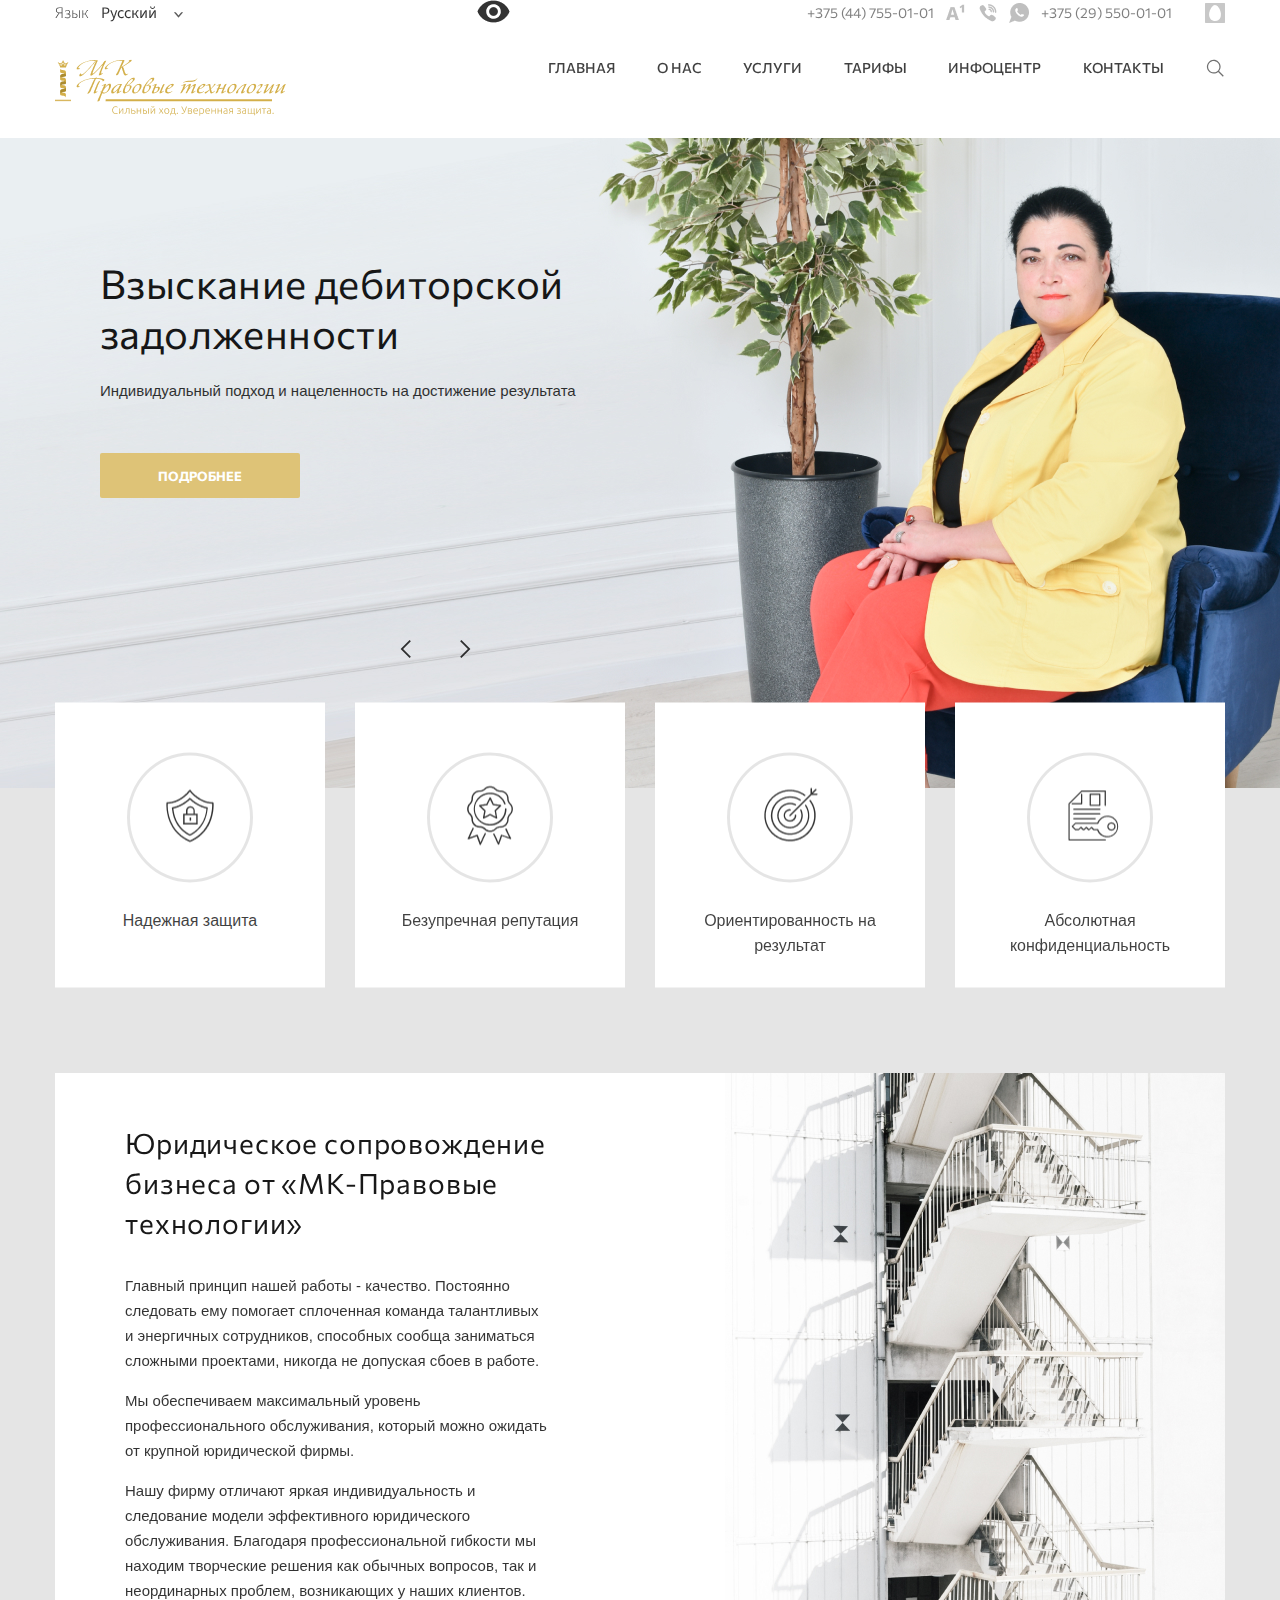
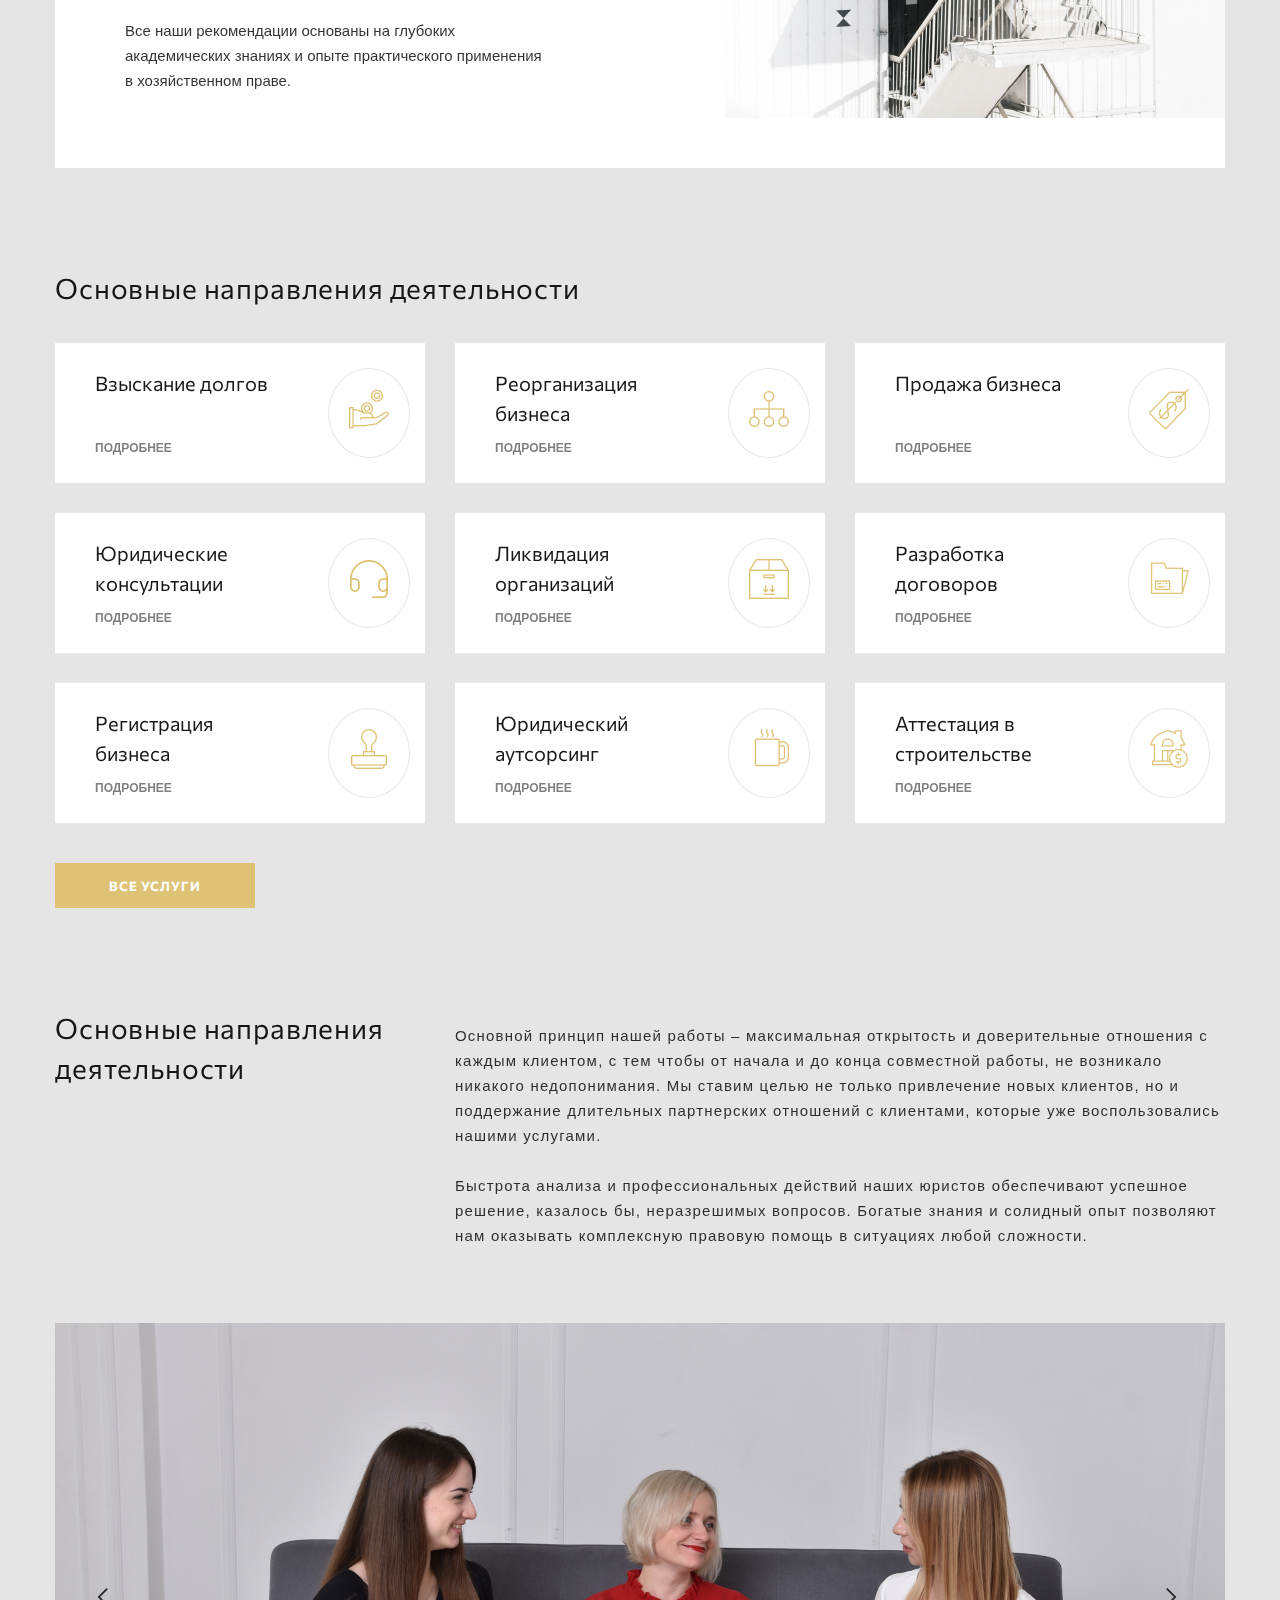
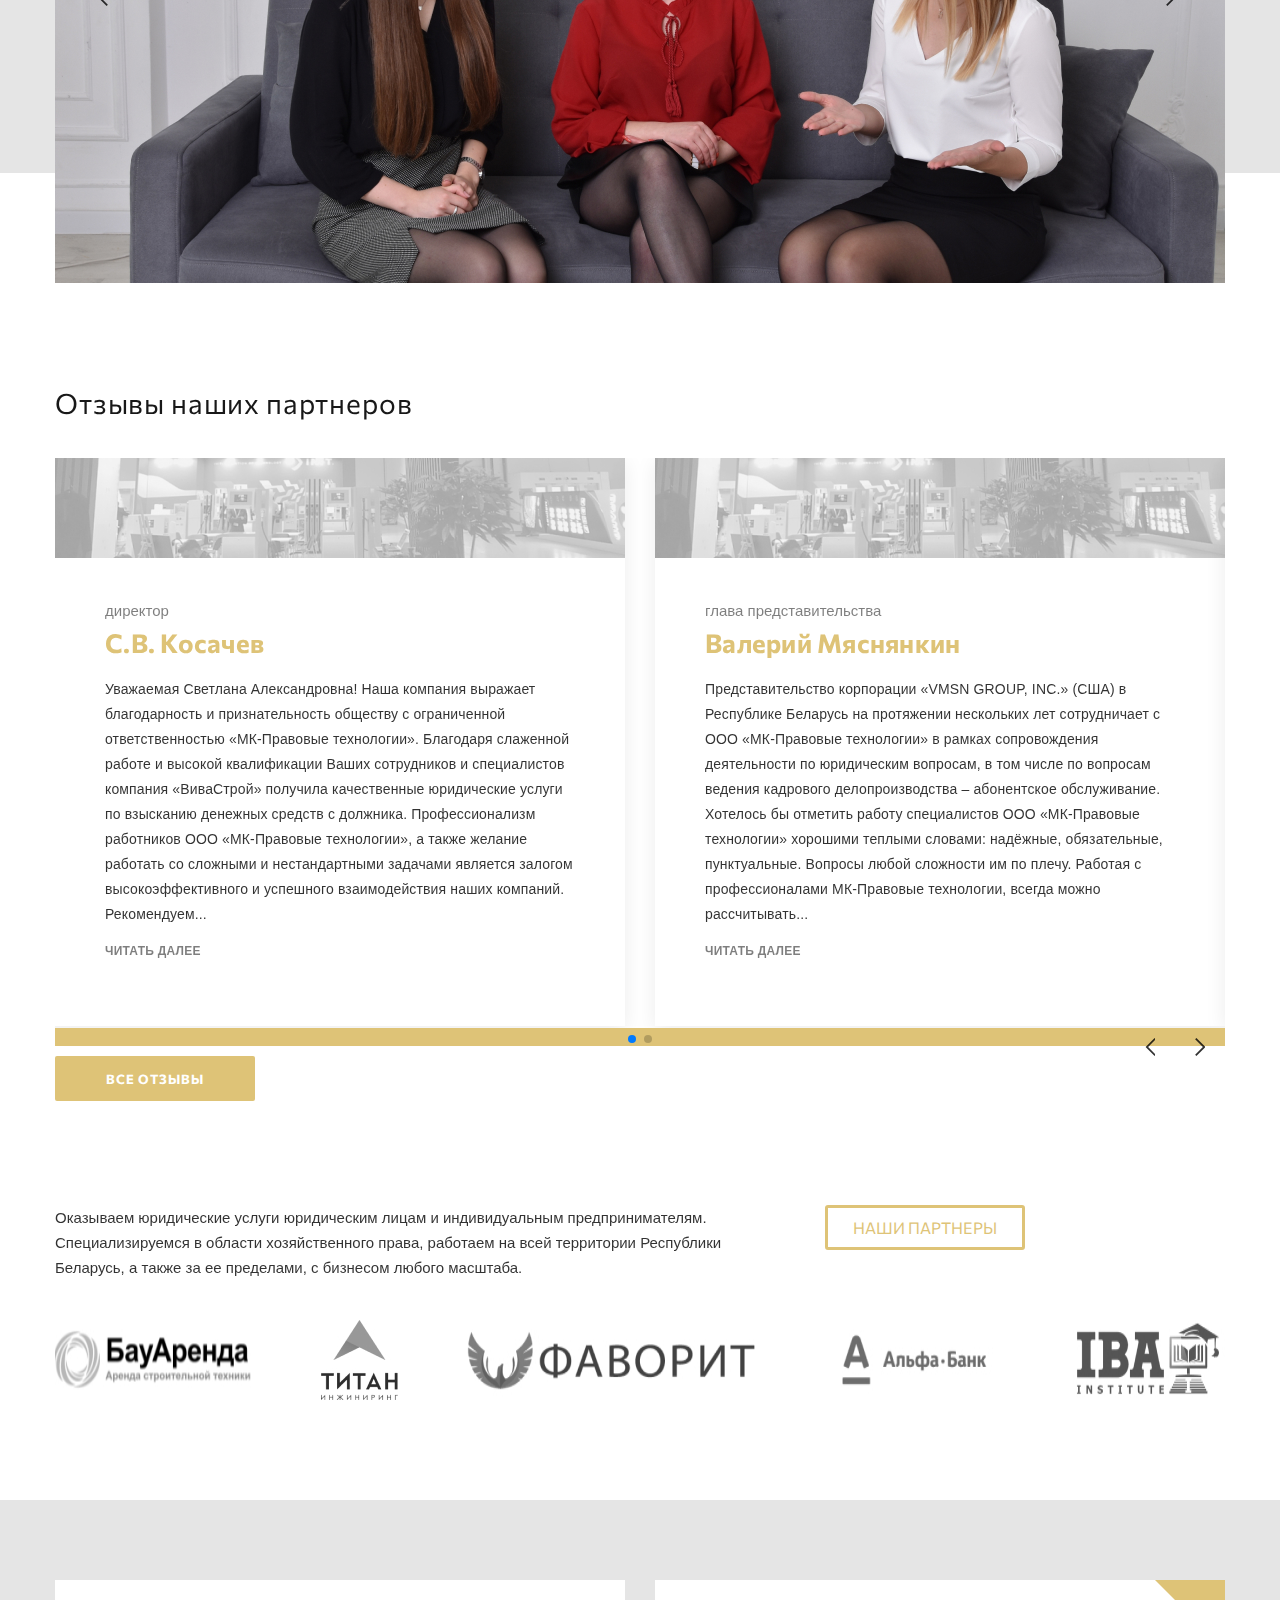
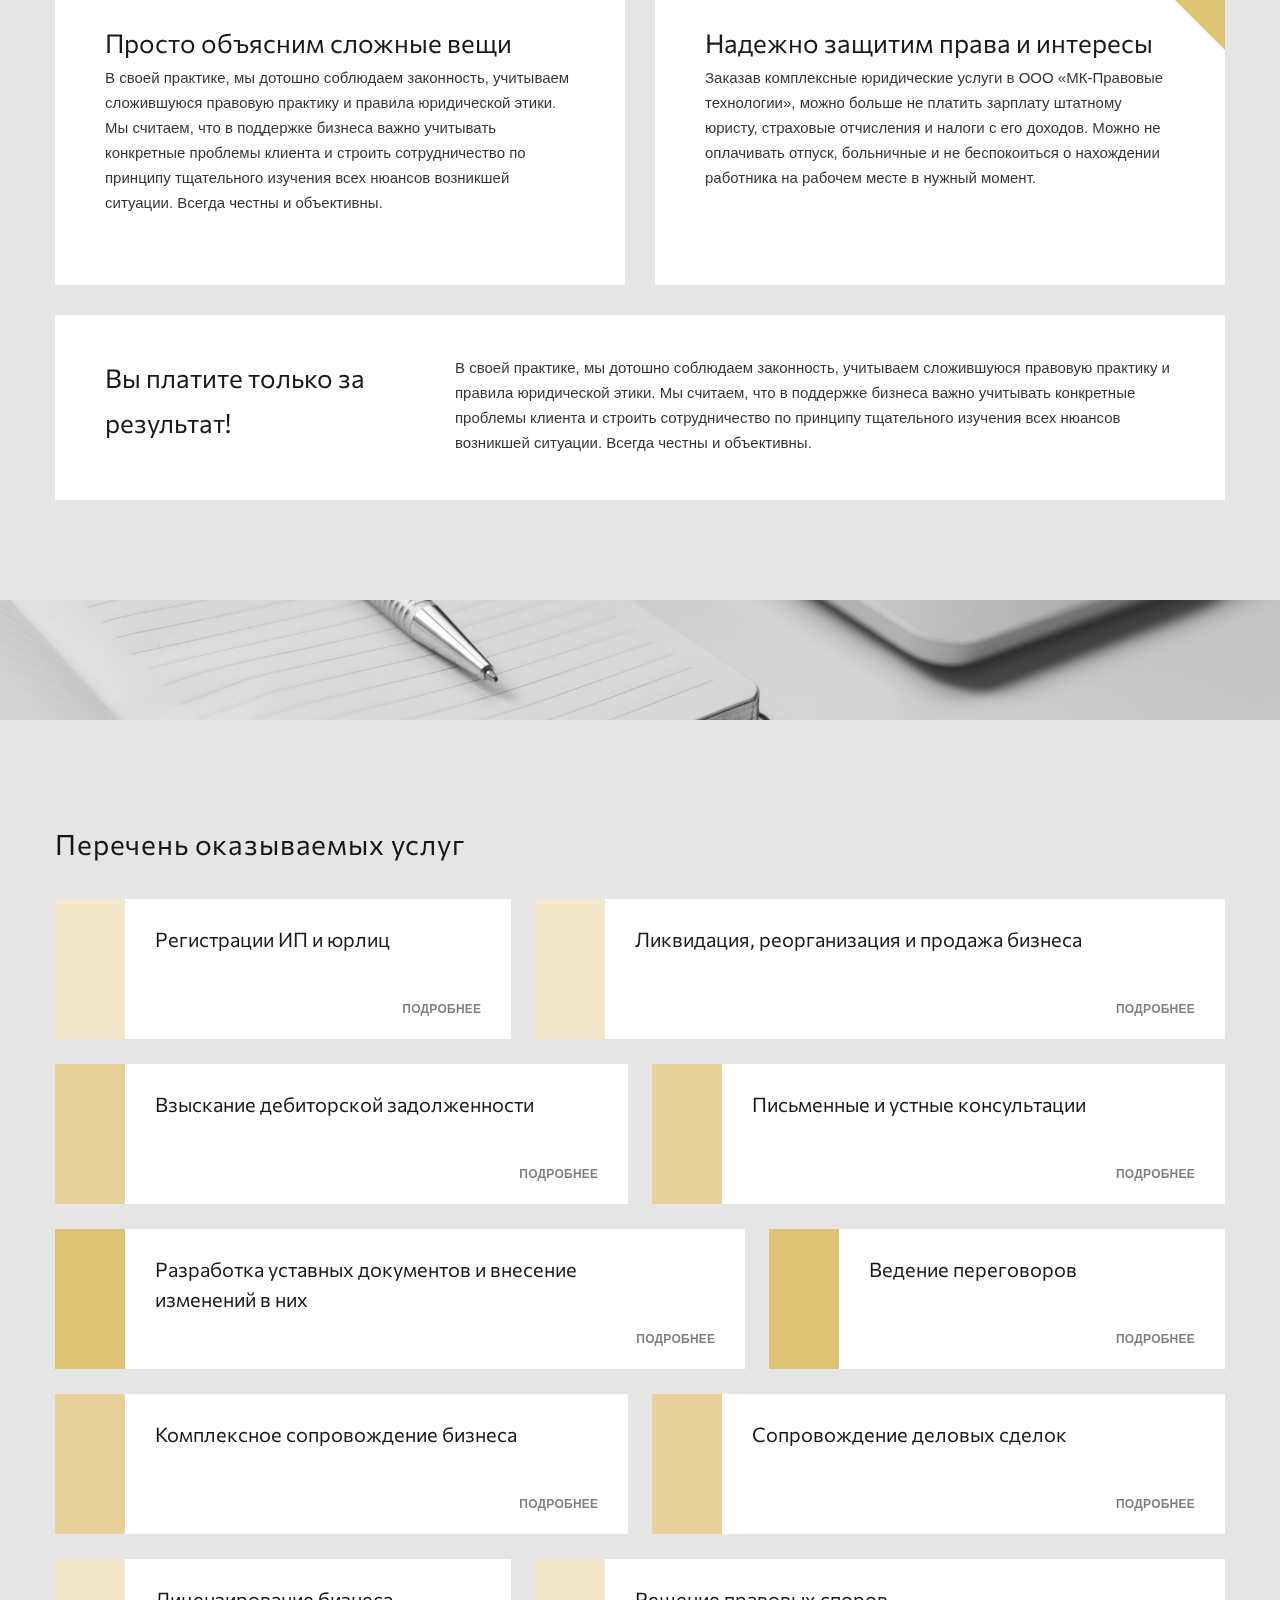
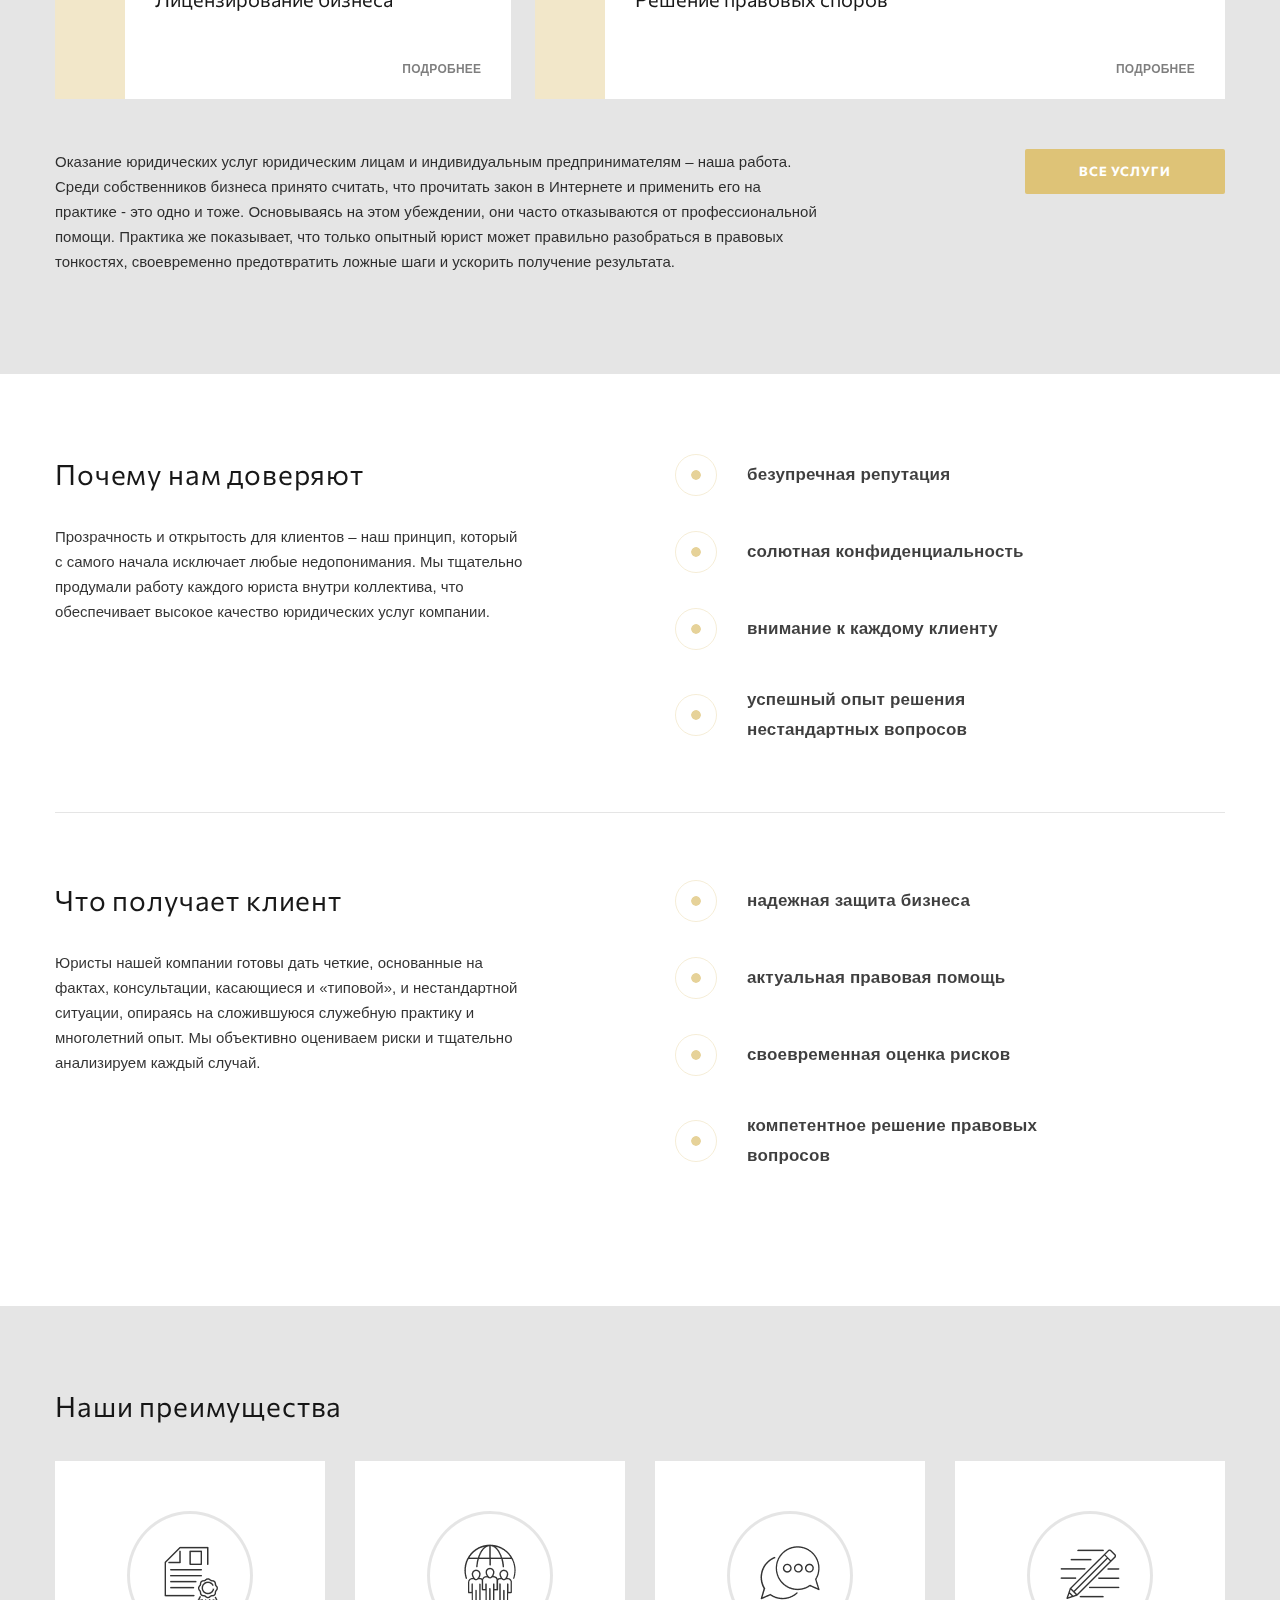
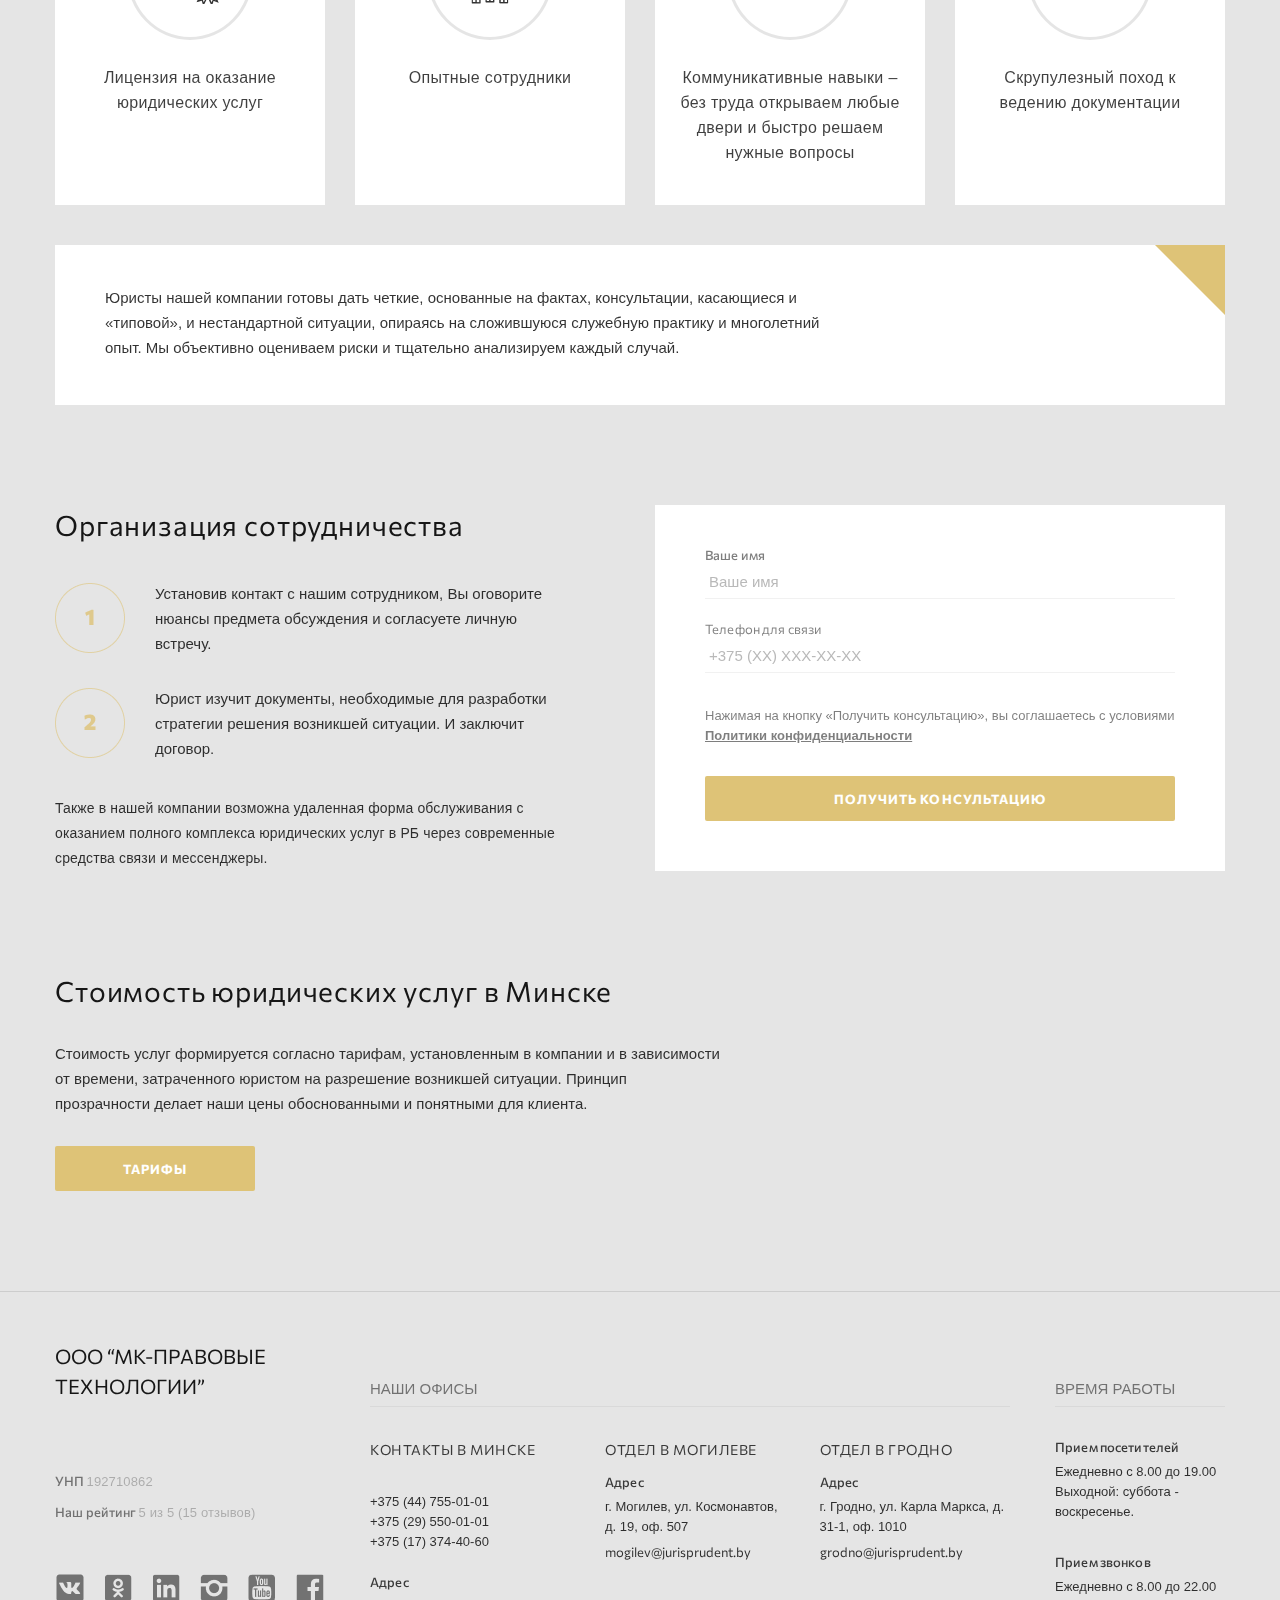
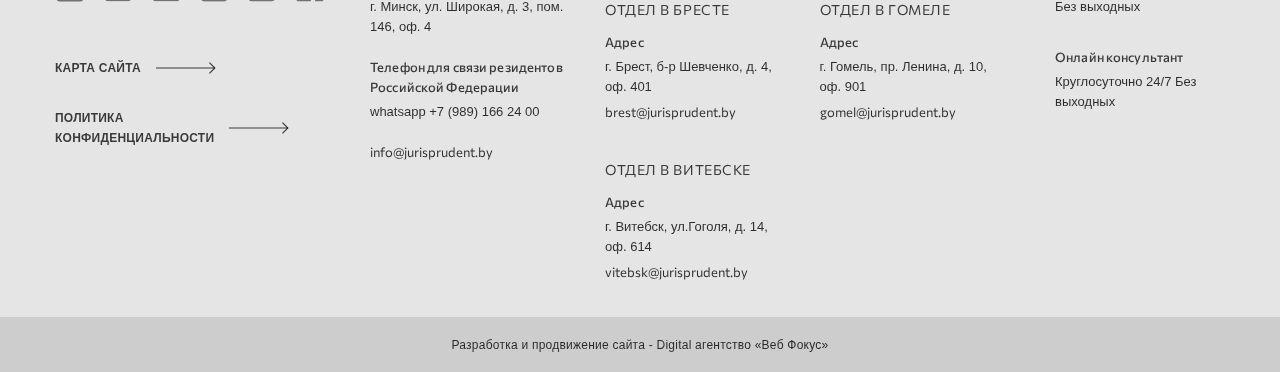
==== commit e25dbce3: "create: added style for footer" ====
--- a/index.html
+++ b/index.html
@@ -139,22 +139,30 @@
         <div class="container">
           <div class="advantages-cards">
             <div class="advantages-card">
-              <img class="advantages-image" src="img/advantages/card-1.png" alt="advandages-image">
+              <div class="advantages-icon">
+                <img class="advantages-image" src="img/advantages/card-1.png" alt="advandages-image">
+              </div>
               <span class="advantages-description">Надежная защита</span>
             </div>
             <!-- /.advantages-card -->
             <div class="advantages-card">
-              <img class="advantages-image" src="img/advantages/card-2.png" alt="advandages-image">
+              <div class="advantages-icon">
+                <img class="advantages-image" src="img/advantages/card-2.png" alt="advandages-image">
+              </div>
               <span class="advantages-description">Безупречная репутация</span>
             </div>
             <!-- /.advantages-card -->
             <div class="advantages-card">
-              <img class="advantages-image" src="img/advantages/card-3.png" alt="advandages-image">
+              <div class="advantages-icon">
+                <img class="advantages-image" src="img/advantages/card-3.png" alt="advandages-image">
+              </div>
               <span class="advantages-description">Ориентированность на результат</span>
             </div>
             <!-- /.advantages-card -->
             <div class="advantages-card">
-              <img class="advantages-image" src="img/advantages/card-4.png" alt="advandages-image">
+              <div class="advantages-icon">
+                <img class="advantages-image" src="img/advantages/card-4.png" alt="advandages-image">
+              </div>
               <span class="advantages-description">Абсолютная конфиденциальность</span>
             </div>
             <!-- /.advantages-card -->
@@ -618,22 +626,30 @@
           <h3 class="excellence-title">Наши преимущества</h3>
           <div class="excellence-cards">
             <div class="excellence-card">
-              <img class="excellence-icon" src="img/excellence/excellence-icon-1.png" alt="excellence icon">
+              <div class="excellence-icon">
+                <img class="excellence-image" src="img/excellence/excellence-icon-1.png" alt="excellence icon">
+              </div>
               <span class="excellence-name">Лицензия на оказание юридических услуг</span>
             </div>
             <!-- /.excellence-card -->
             <div class="excellence-card">
-              <img class="excellence-icon" src="img/excellence/excellence-icon-2.png" alt="excellence icon">
+              <div class="excellence-icon">
+                <img class="excellence-image" src="img/excellence/excellence-icon-2.png" alt="excellence icon">
+            </div>
               <span class="excellence-name">Опытные сотрудники</span>
             </div>
             <!-- /.excellence-card -->
             <div class="excellence-card">
-              <img class="excellence-icon" src="img/excellence/excellence-icon-3.png" alt="excellence icon">
+              <div class="excellence-icon">
+                <img class="excellence-image" src="img/excellence/excellence-icon-3.png" alt="excellence icon">
+              </div>
               <span class="excellence-name">Коммуникативные навыки – без труда открываем любые двери и быстро решаем нужные вопросы</span>
             </div>
             <!-- /.excellence-card -->
             <div class="excellence-card">
-              <img class="excellence-icon" src="img/excellence/excellence-icon-4.png" alt="excellence icon">
+              <div class="excellence-icon">
+                <img class="excellence-image" src="img/excellence/excellence-icon-4.png" alt="excellence icon">
+              </div>
               <span class="excellence-name">Скрупулезный поход к ведению документации</span>
             </div>
             <!-- /.excellence-card -->
@@ -772,20 +788,20 @@
           <div class="footer-offices-wrapper">
             <h3 class="footer-title">Наши офисы</h3>
             <div class="footer-offices-blocks">
-              <div class="footer-offices-block">
-                <h3 class="footer-title-2">Контакты в Минске</h3>
-                <p class="footer-text">
+              <div class="footer-offices-block footer-offices-block-margin">
+                <h3 class="footer-title-2 footer-title-2-bottom">Контакты в Минске</h3>
+                <p class="footer-text footer-text-margin-20">
                   +375 (44) 755-01-01 <br>
                   +375 (29) 550-01-01 <br>
                   +375 (17) 374-40-60</p>
                 <h4 class="footer-name">Адрес</h4>
-                <p class="footer-text">г. Минск, ул. Широкая, д. 3, пом. 146, оф. 4</p>
+                <p class="footer-text footer-text-margin-20">г. Минск, ул. Широкая, д. 3, пом. 146, оф. 4</p>
                 <h4 class="footer-name">Телефон для связи резидентов Российской Федерации</h4>
-                <p class="footer-text">whatsapp +7 (989) 166 24 00</p>
+                <p class="footer-text footer-text-margin-20">whatsapp +7 (989) 166 24 00</p>
                 <span class="footer-email">info@jurisprudent.by</span>
               </div>
               <!-- /.footer-offices-block -->
-              <div class="footer-offices-block">
+              <div class="footer-offices-block footer-offices-block-margin">
                 <h3 class="footer-title-2">Отдел в Могилеве</h3>
                 <h4 class="footer-name">Адрес</h4>
                 <p class="footer-text">г. Могилев, ул. Космонавтов, д. 19, оф. 507</p>
@@ -822,12 +838,12 @@
             <h3 class="footer-title">Время работы</h3>
             <div class="footer-time-item">
               <h4 class="footer-name">Прием посетителей</h4>
-              <p class="footer-text">Ежедневно с 8.00 до 19.00 Выходной: суббота - воскресенье.</p>
+              <p class="footer-text footer-text-margin-30">Ежедневно с 8.00 до 19.00 Выходной: суббота - воскресенье.</p>
             </div>
             <!-- /.footer-time-item -->
             <div class="footer-time-item">
               <h4 class="footer-name">Прием звонков</h4>
-              <p class="footer-text">Ежедневно с 8.00 до 22.00 Без выходных</p>
+              <p class="footer-text footer-text-margin-30">Ежедневно с 8.00 до 22.00 Без выходных</p>
             </div>
             <!-- /.footer-time-item -->
             <div class="footer-time-item">
@@ -845,8 +861,7 @@
     <!-- /.container -->
   </footer>
   <div class="footer-bottom">
-    <span class="footer-bottom-description">Разработка и продвижение сайта - Digital агентство «Веб Фокус»
-    </span>
+    <a href="https://webfocus.by/" class="footer-bottom-link">Разработка и продвижение сайта - Digital агентство «Веб Фокус»</a>
   </div>
 
 
--- a/css/style.css
+++ b/css/style.css
@@ -219,6 +219,7 @@
   border: none;
   border-radius: 2px;
   background-color: #DEC377;
+  text-transform: uppercase;
 }
 
 .slider-button {
@@ -279,12 +280,10 @@
           flex-direction: column;
 }
 
-.advantages-image {
+.advantages-icon {
   border: 3px solid rgba(0, 0, 0, 0.1);
   border-radius: 50%;
   padding: 30px;
-  -o-object-fit: cover;
-     object-fit: cover;
   margin: auto;
   margin-bottom: 25px;
 }
@@ -416,12 +415,10 @@
   overflow: visible;
 }
 
-.directions-image {
+.directions-right {
   padding: 20px;
   border: 1px solid rgba(0, 0, 0, 0.1);
   border-radius: 50%;
-  -o-object-fit: cover;
-     object-fit: cover;
 }
 
 .directions-button {
@@ -476,17 +473,18 @@
 .gallery {
   background-color: #E5E5E5;
   height: 450px;
+  overflow: visible;
+  position: relative;
 }
 
 .gallery-container {
   width: 1170px;
   height: 560px;
-  position: relative;
 }
 
 .gallery-button {
   position: absolute;
-  z-index: 10;
+  z-index: 99;
   width: 17px;
   height: 30px;
   top: 50%;
@@ -645,7 +643,7 @@
   position: absolute;
   bottom: -41px;
   right: 50%;
-  color: #DEC377;
+  background-color: #DEC377;
 }
 
 .partners {
@@ -1384,7 +1382,6 @@
 }
 
 .footer {
-  padding-top: 49px;
   border-top: 1px solid rgba(0, 0, 0, 0.1);
 }
 
@@ -1409,11 +1406,13 @@
 }
 
 .footer-requisites-title {
+  padding-top: 49px;
   font-style: normal;
   font-weight: normal;
   font-size: 20px;
   line-height: 30px;
   opacity: 0.9;
+  margin-top: 0;
   margin-bottom: 70px;
 }
 
@@ -1489,14 +1488,20 @@
   -webkit-box-pack: justify;
       -ms-flex-pack: justify;
           justify-content: space-between;
+  max-width: 640px;
 }
 
 .footer-offices-block {
   max-width: 200px;
 }
 
+.footer-offices-block-margin {
+  margin-right: 35px;
+}
+
 .footer-title {
   margin: 0;
+  margin-top: 84px;
   -ms-flex-preferred-size: 100%;
       flex-basis: 100%;
   padding-bottom: 5px;
@@ -1521,6 +1526,10 @@
   text-transform: uppercase;
   opacity: 0.75;
   padding-bottom: 10px;
+}
+
+.footer-title-2-bottom {
+  margin-bottom: 20px;
 }
 
 .footer-name {
@@ -1536,14 +1545,21 @@
 
 .footer-text {
   margin: 0;
-  margin-bottom: 20px;
-  font-family: 'Lato', sans-serif;
-  font-family: Lato;
+  margin-bottom: 5px;
+  font-family: 'Lato', sans-serif;
   font-style: normal;
   font-weight: 300;
   font-size: 13px;
   line-height: 20px;
   opacity: 0.8;
+}
+
+.footer-text-margin-20 {
+  margin-bottom: 20px;
+}
+
+.footer-text-margin-30 {
+  margin-bottom: 30px;
 }
 
 .footer-email {
@@ -1572,6 +1588,9 @@
   -webkit-box-pack: center;
       -ms-flex-pack: center;
           justify-content: center;
+}
+
+.footer-bottom-link {
   font-family: 'Lato', sans-serif;
   font-style: normal;
   font-weight: 300;
@@ -1579,6 +1598,8 @@
   line-height: 20px;
   letter-spacing: 0.02em;
   opacity: 0.8;
+  text-decoration: none;
+  color: inherit;
 }
 
 @media (max-width: 1280px) {
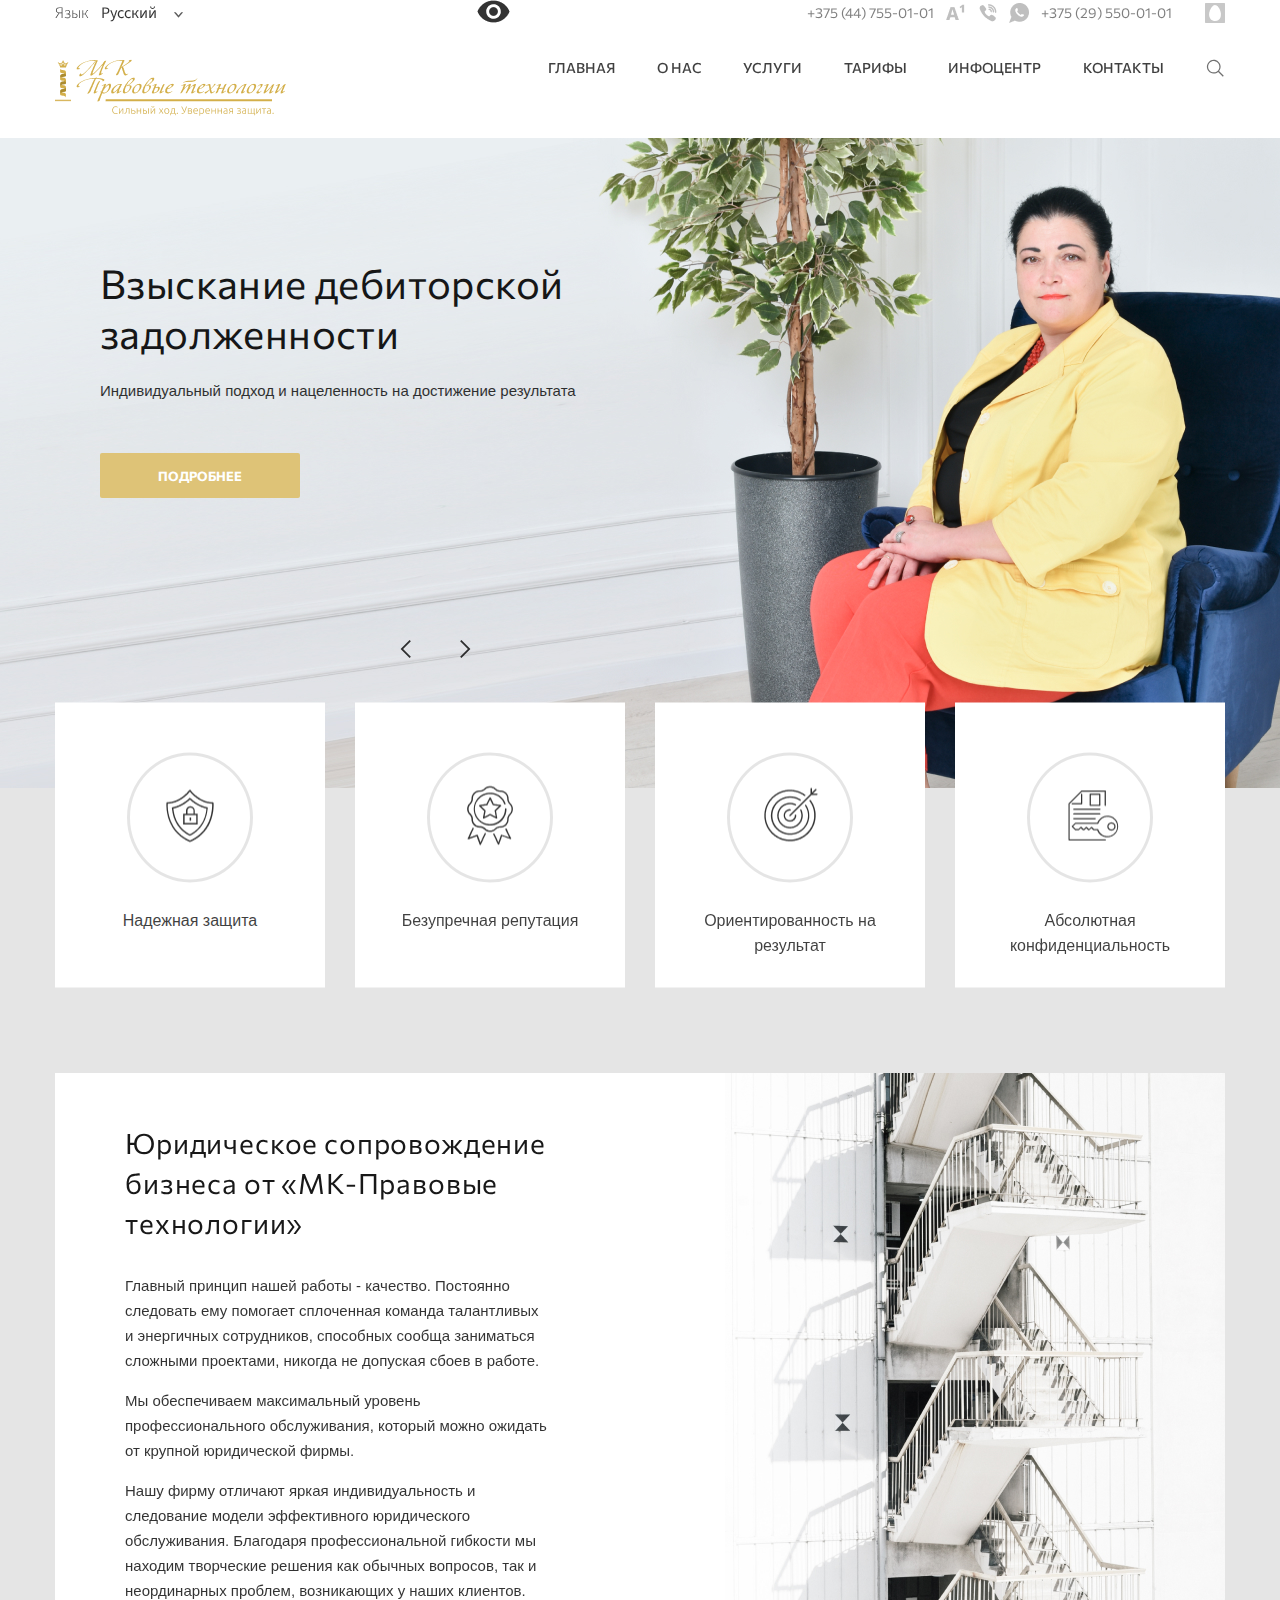
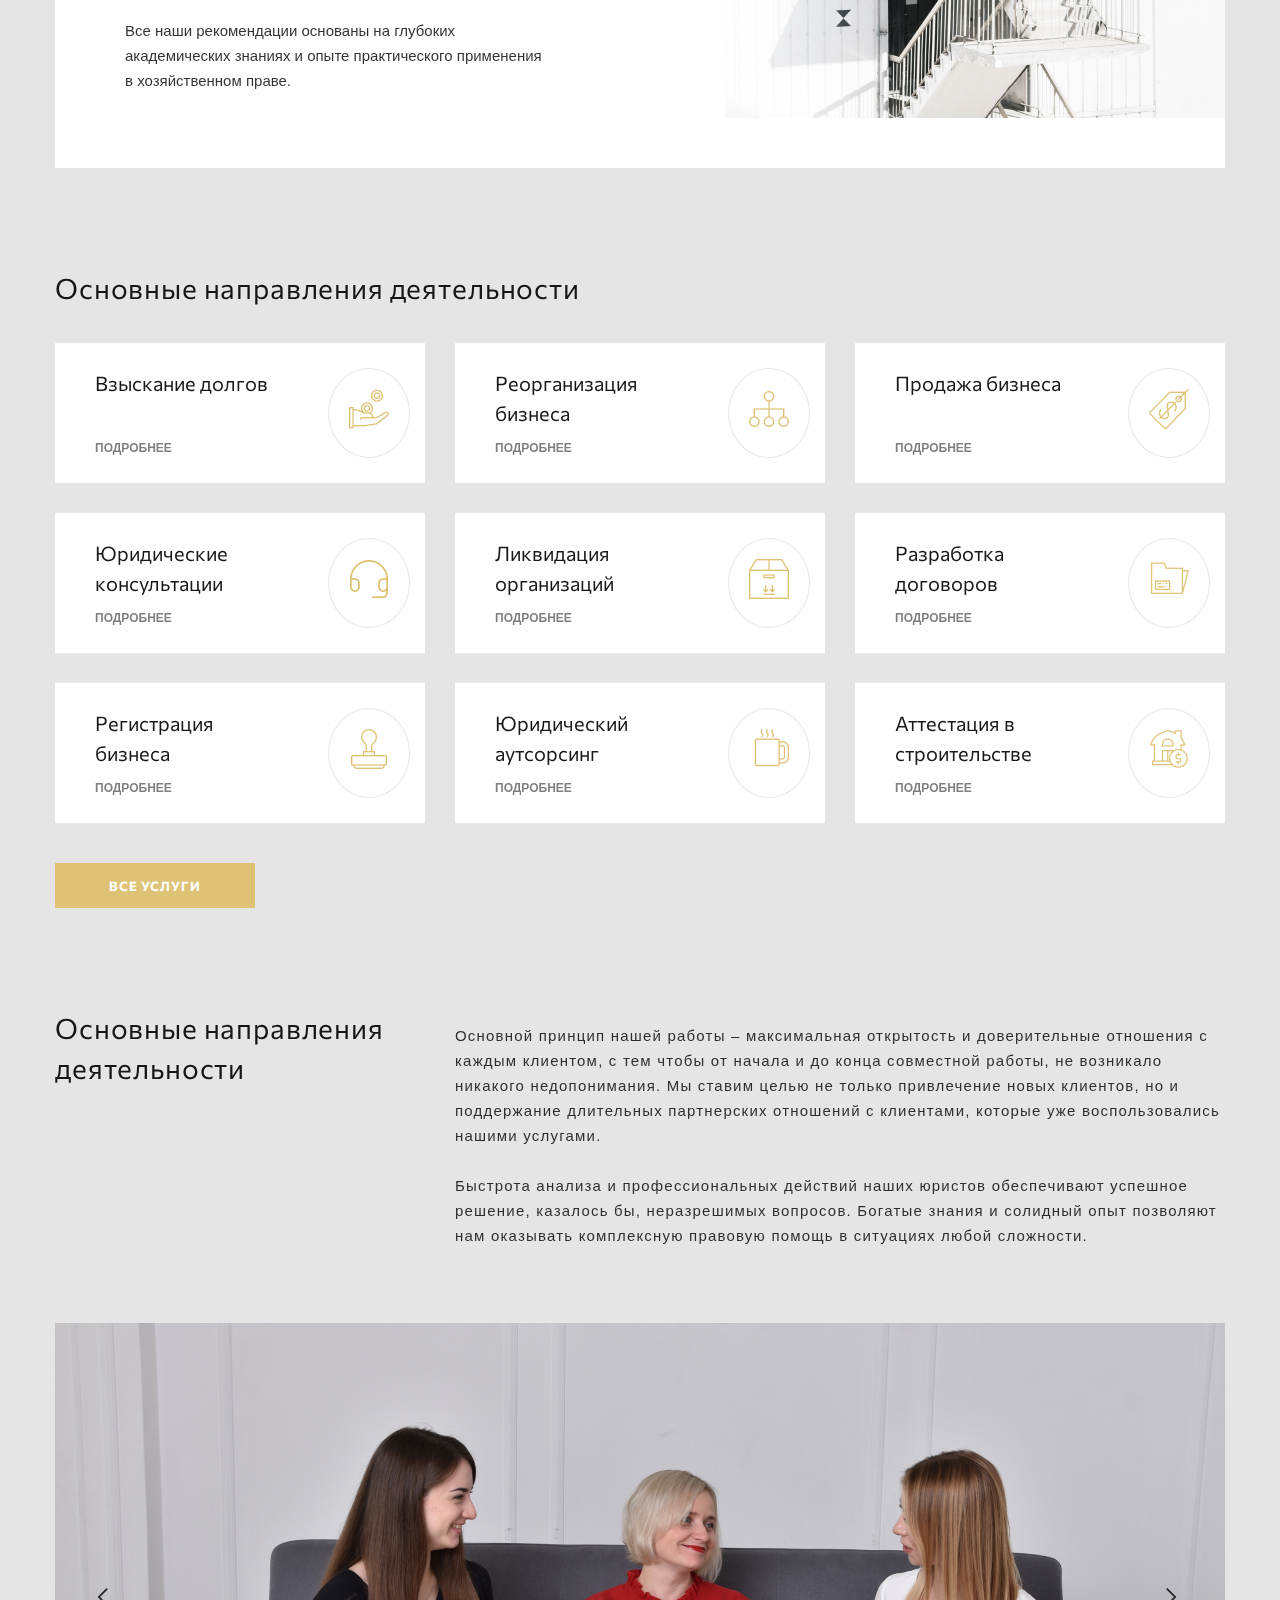
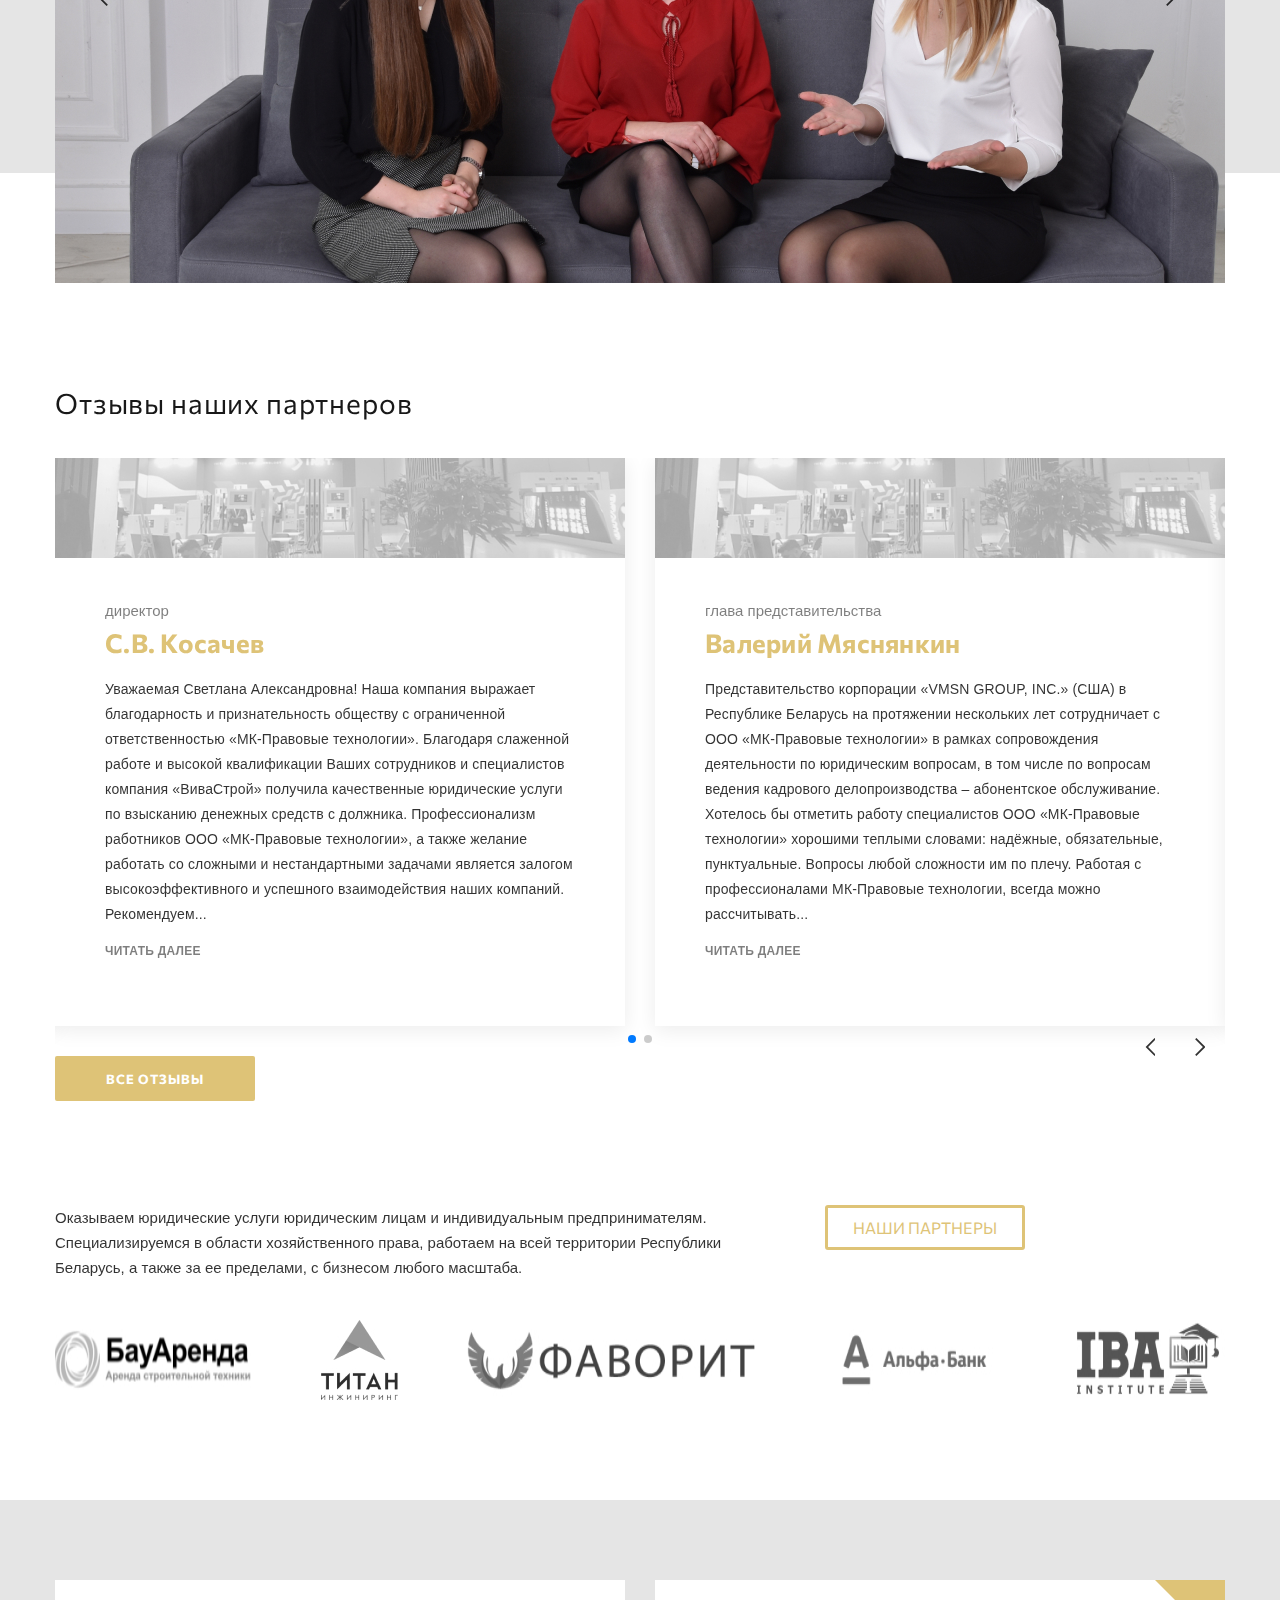
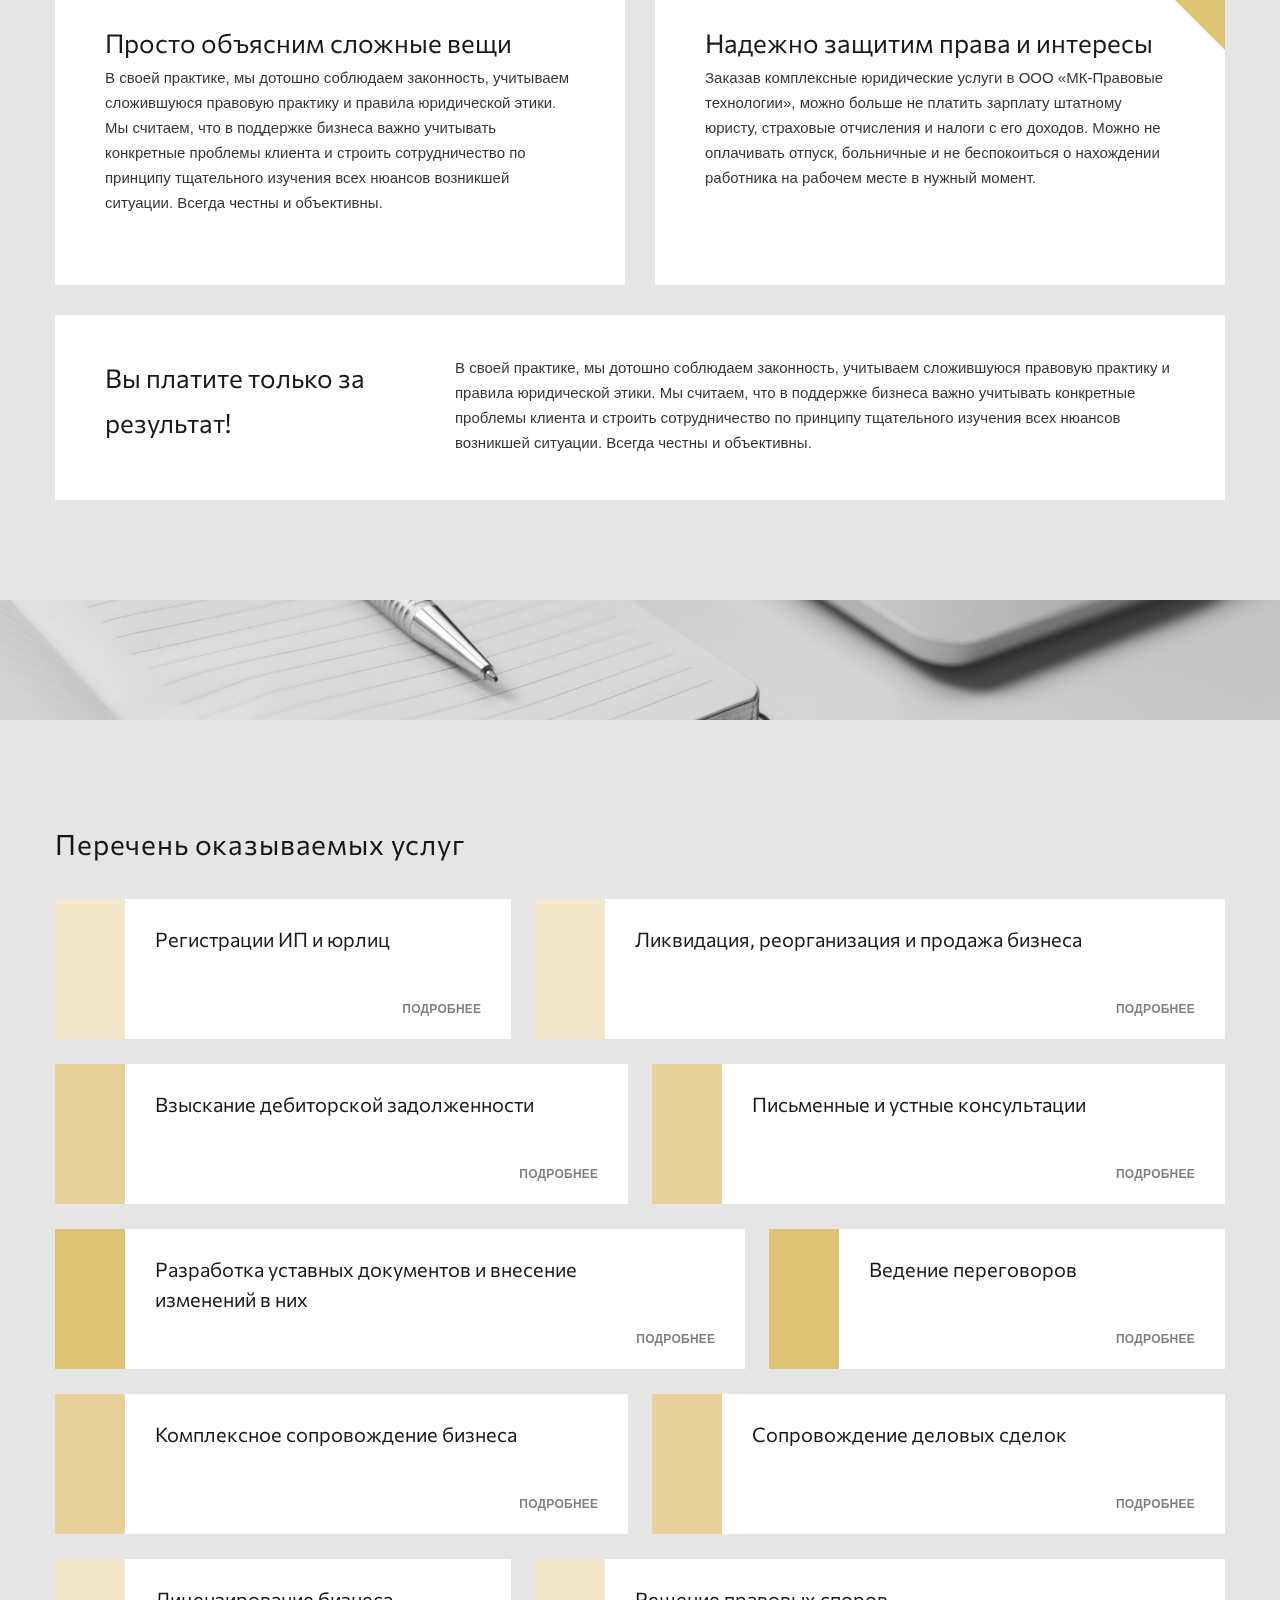
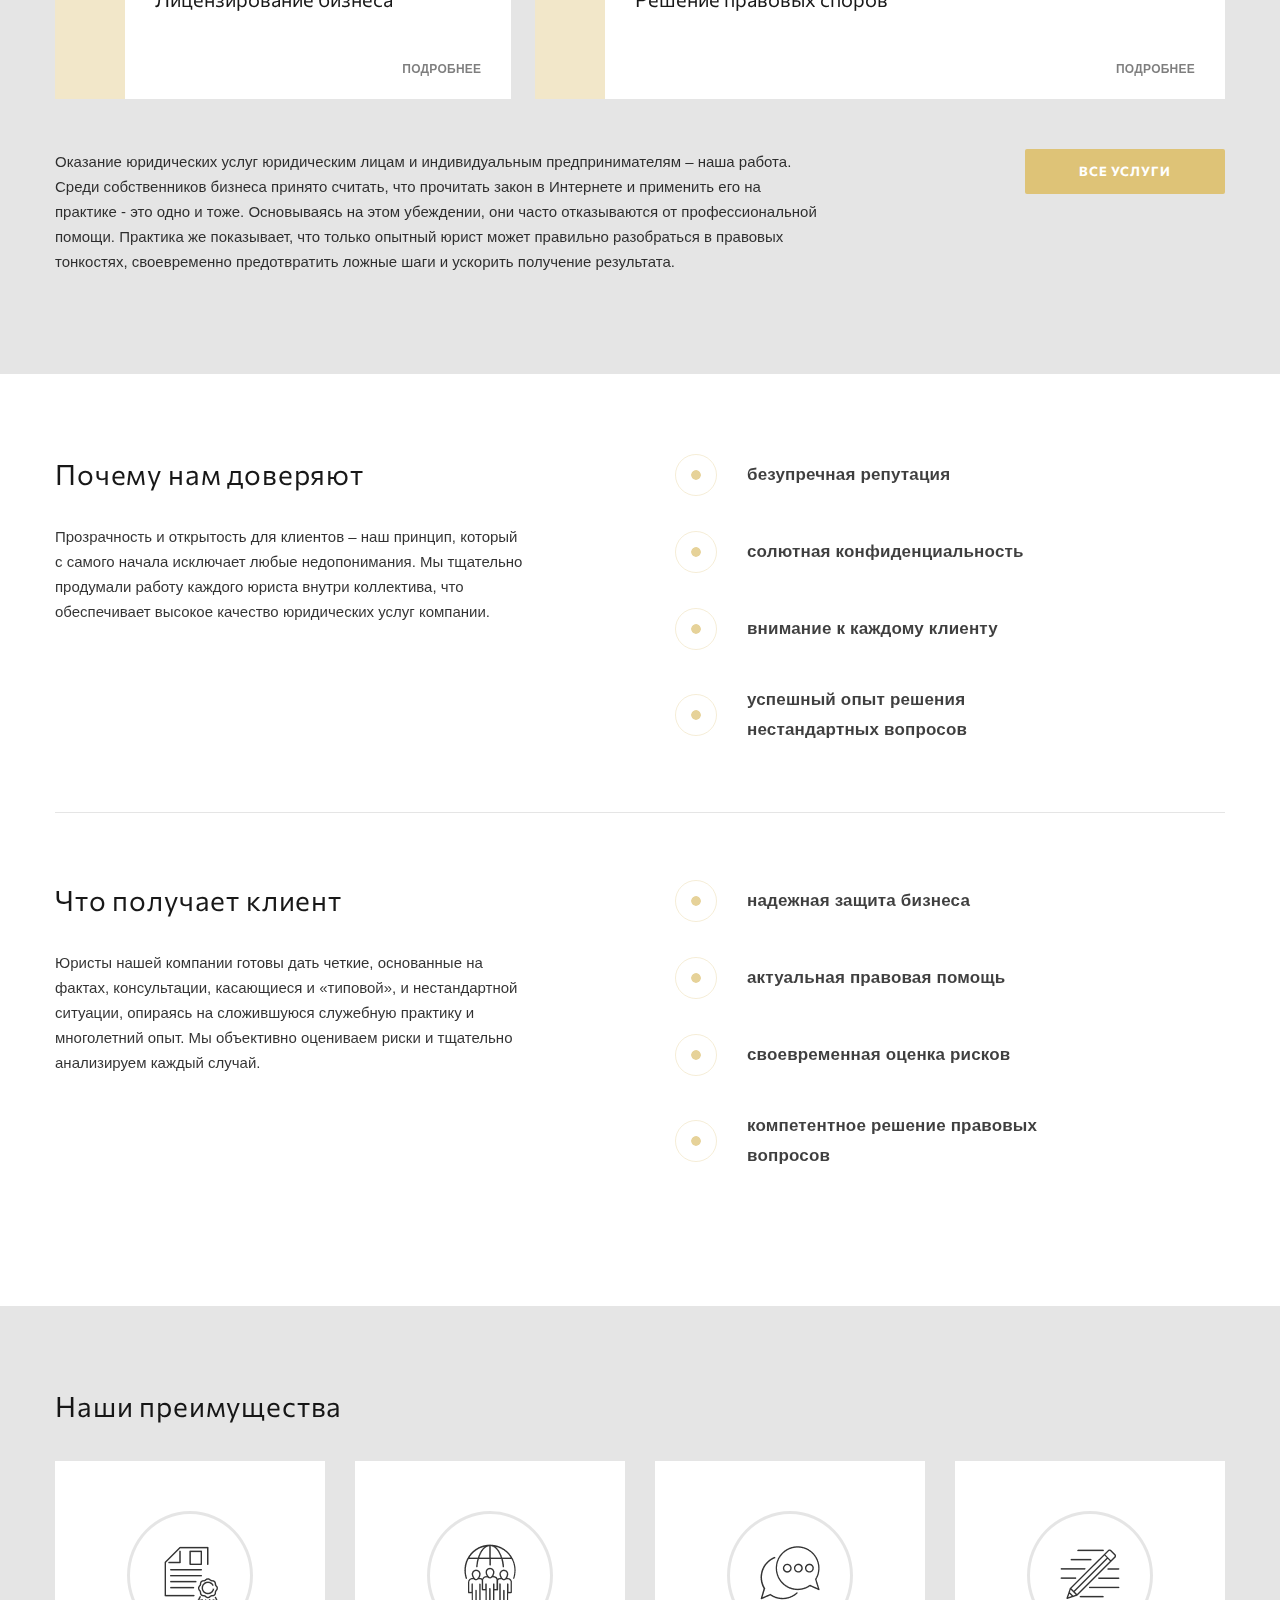
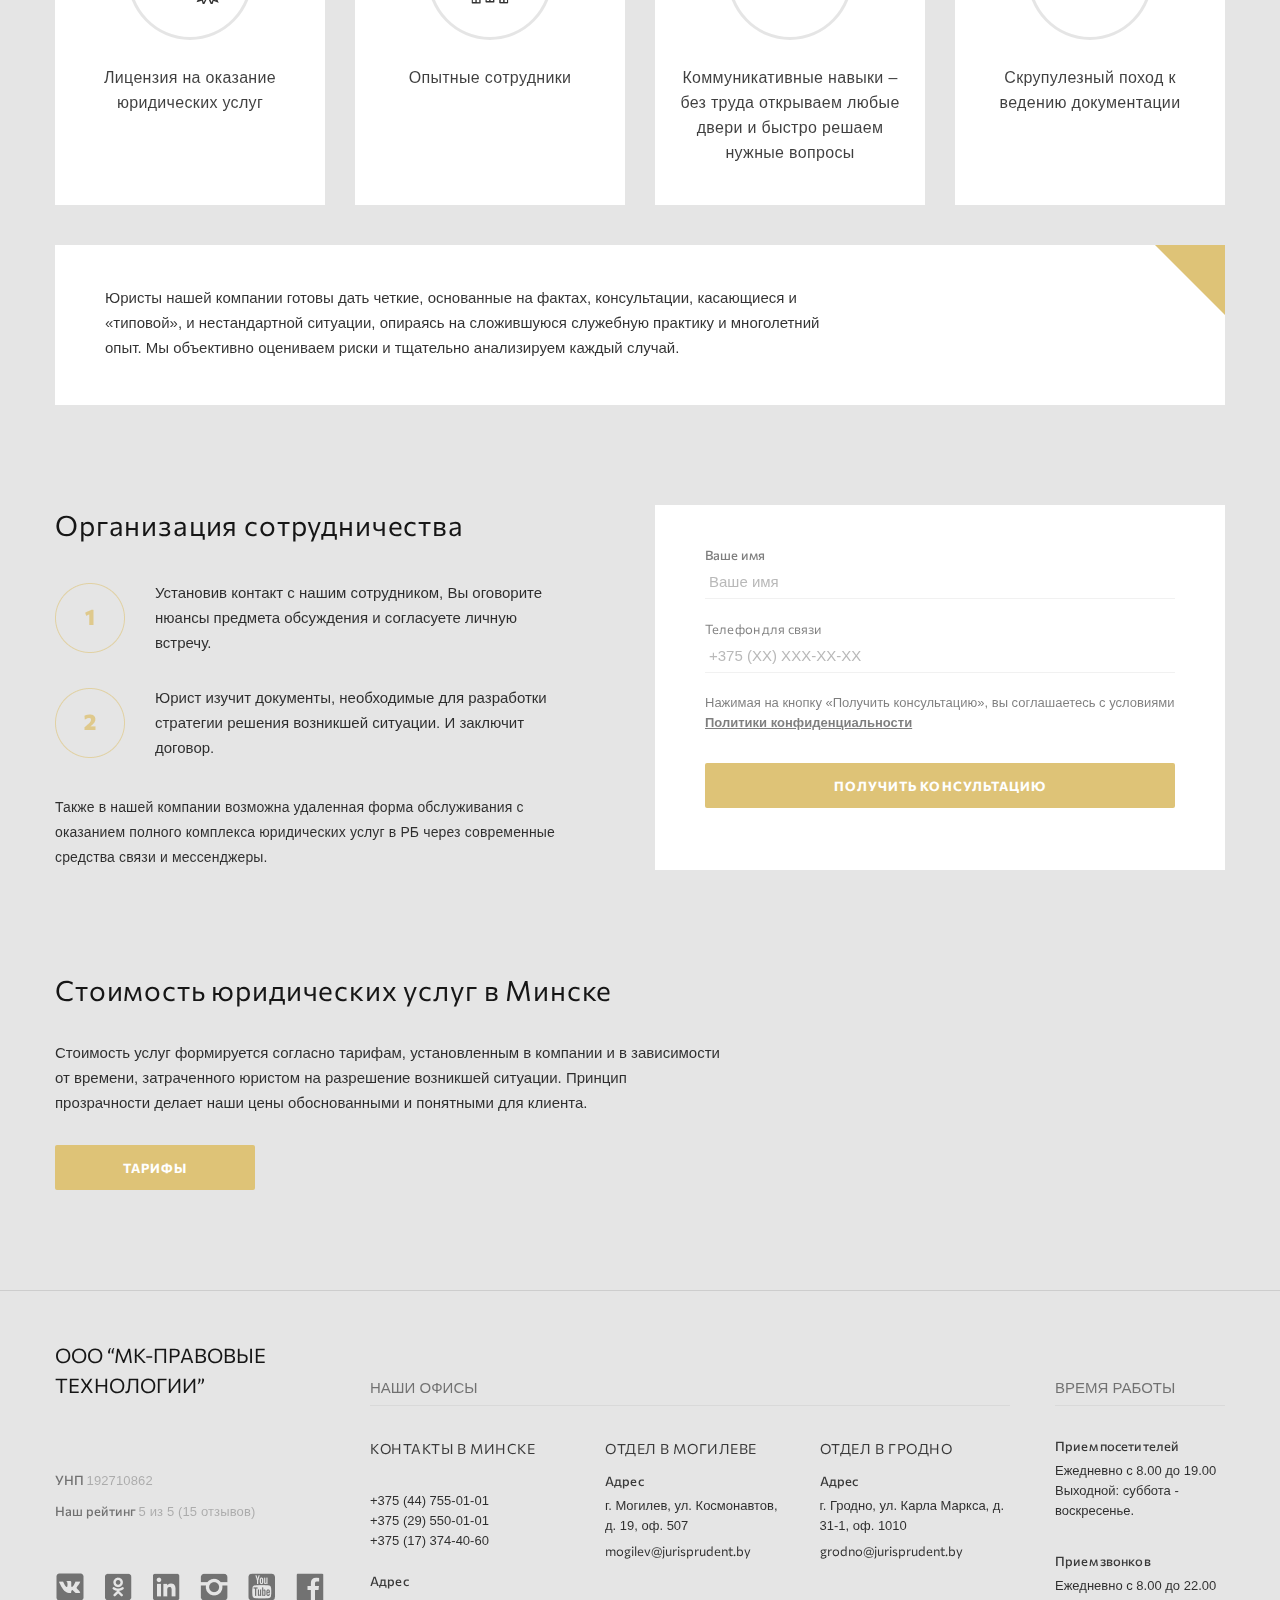
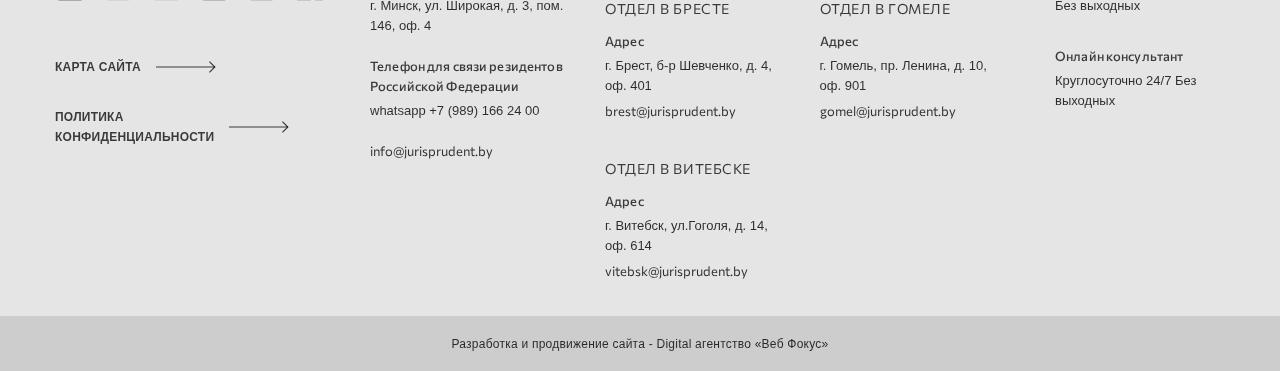
==== commit face26da: "create: added validate plagin and plagin mask phone" ====
--- a/index.html
+++ b/index.html
@@ -706,6 +706,7 @@
                   class="input cooperation-input"
                   placeholder="+375 (XX) XXX-XX-XX"
                   name="phone"
+                  data-mask="+375 (00) 000-00-00"
                   required
                 />
                 </div>
@@ -868,6 +869,9 @@
 
 
     <script src="js/swiper-bundle.min.js"></script>
+    <script src="js/jquery-3.5.1.min.js"></script>
+    <script src="js/jquery.validate.min.js"></script>
+    <script src="js/jquery.mask.min.js"></script>
     <script src="js/main.js"></script>
   </body>
 </html>--- a/css/style.css
+++ b/css/style.css
@@ -30,6 +30,10 @@
 .container {
   max-width: 1170px;
   margin: auto;
+}
+
+.error {
+  color: red;
 }
 
 .navbar {
@@ -643,7 +647,7 @@
   position: absolute;
   bottom: -41px;
   right: 50%;
-  background-color: #DEC377;
+  color: #DEC377;
 }
 
 .partners {
@@ -1275,7 +1279,6 @@
 
 .cooperation-input {
   padding: 4px;
-  margin-bottom: 20px;
   font-family: 'Lato', sans-serif;
   font-style: normal;
   font-weight: 300;
@@ -1288,6 +1291,8 @@
 }
 
 .cooperation-phone {
+  display: block;
+  margin-top: 20px;
   font-size: 13px;
   line-height: 20px;
   letter-spacing: 0.01em;
@@ -1301,6 +1306,7 @@
   font-size: 13px;
   line-height: 20px;
   opacity: 0.5;
+  margin-top: 20px;
   margin-bottom: 30px;
 }
 
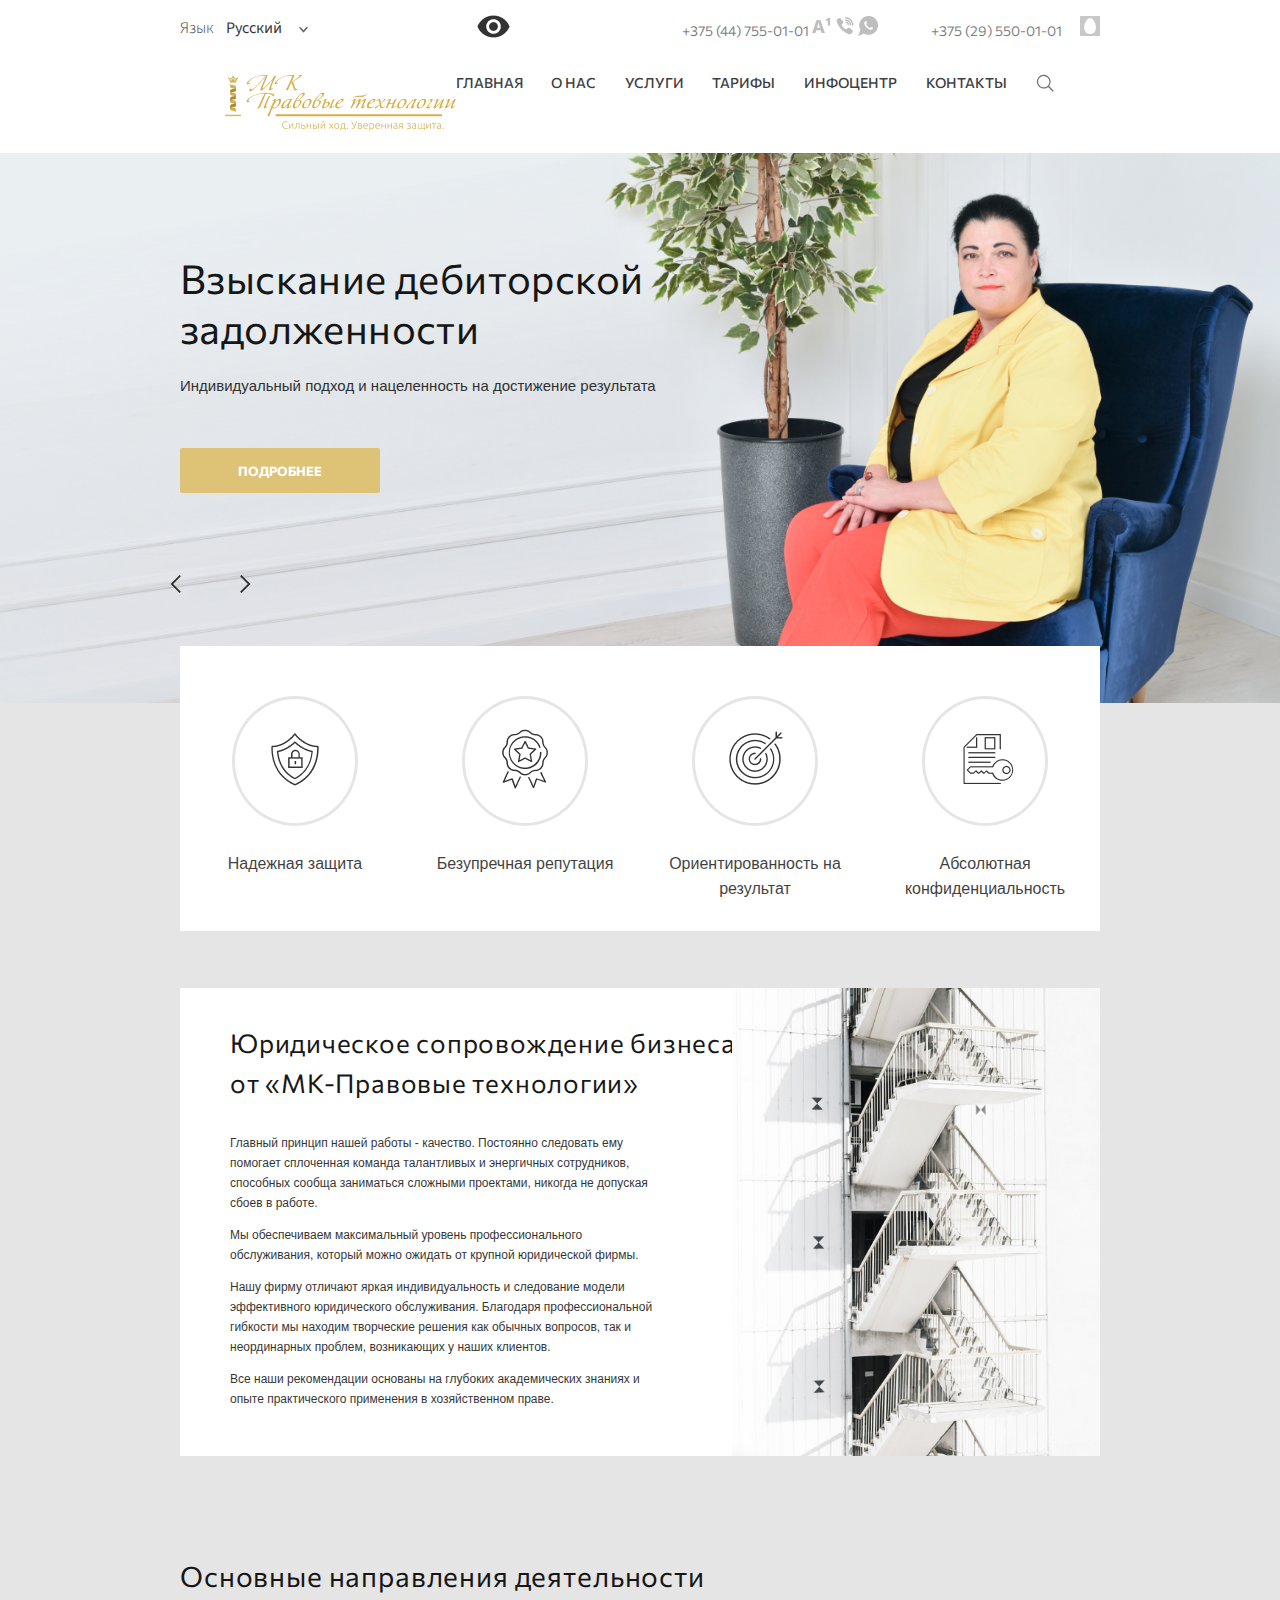
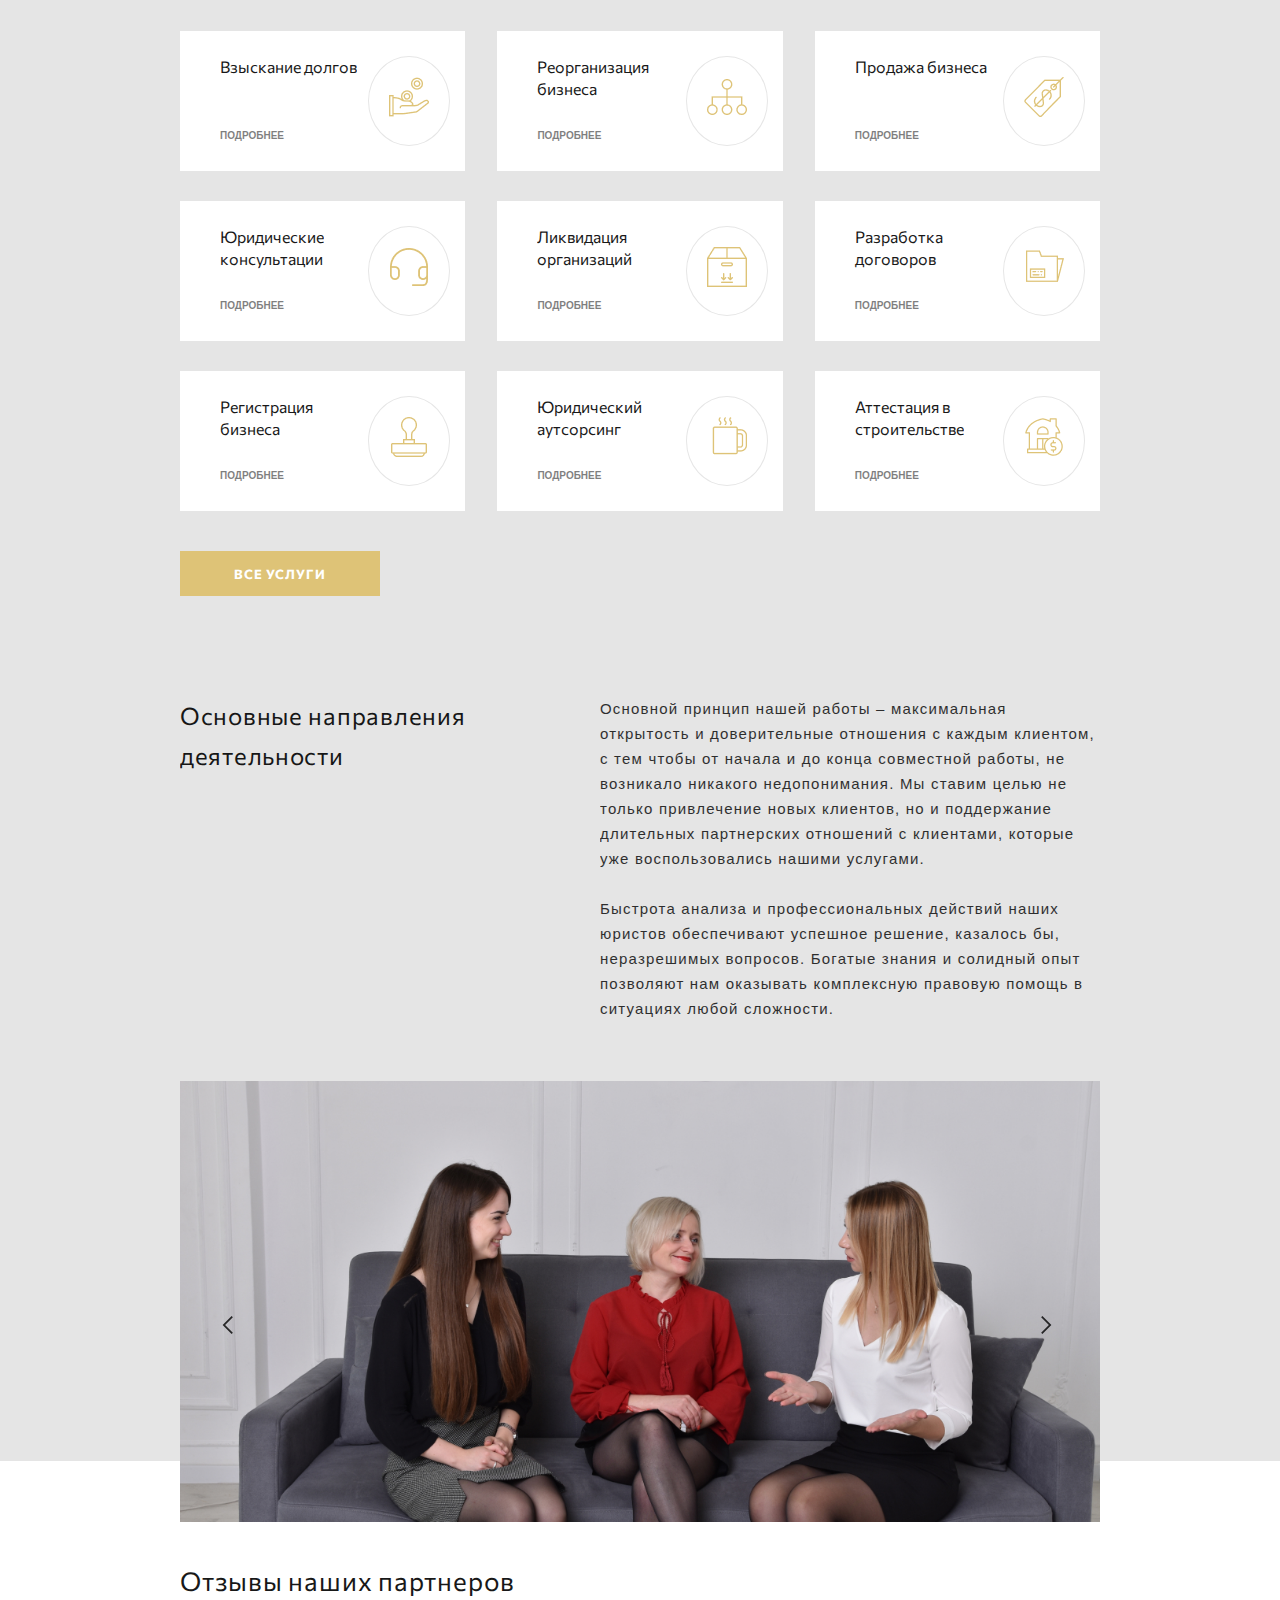
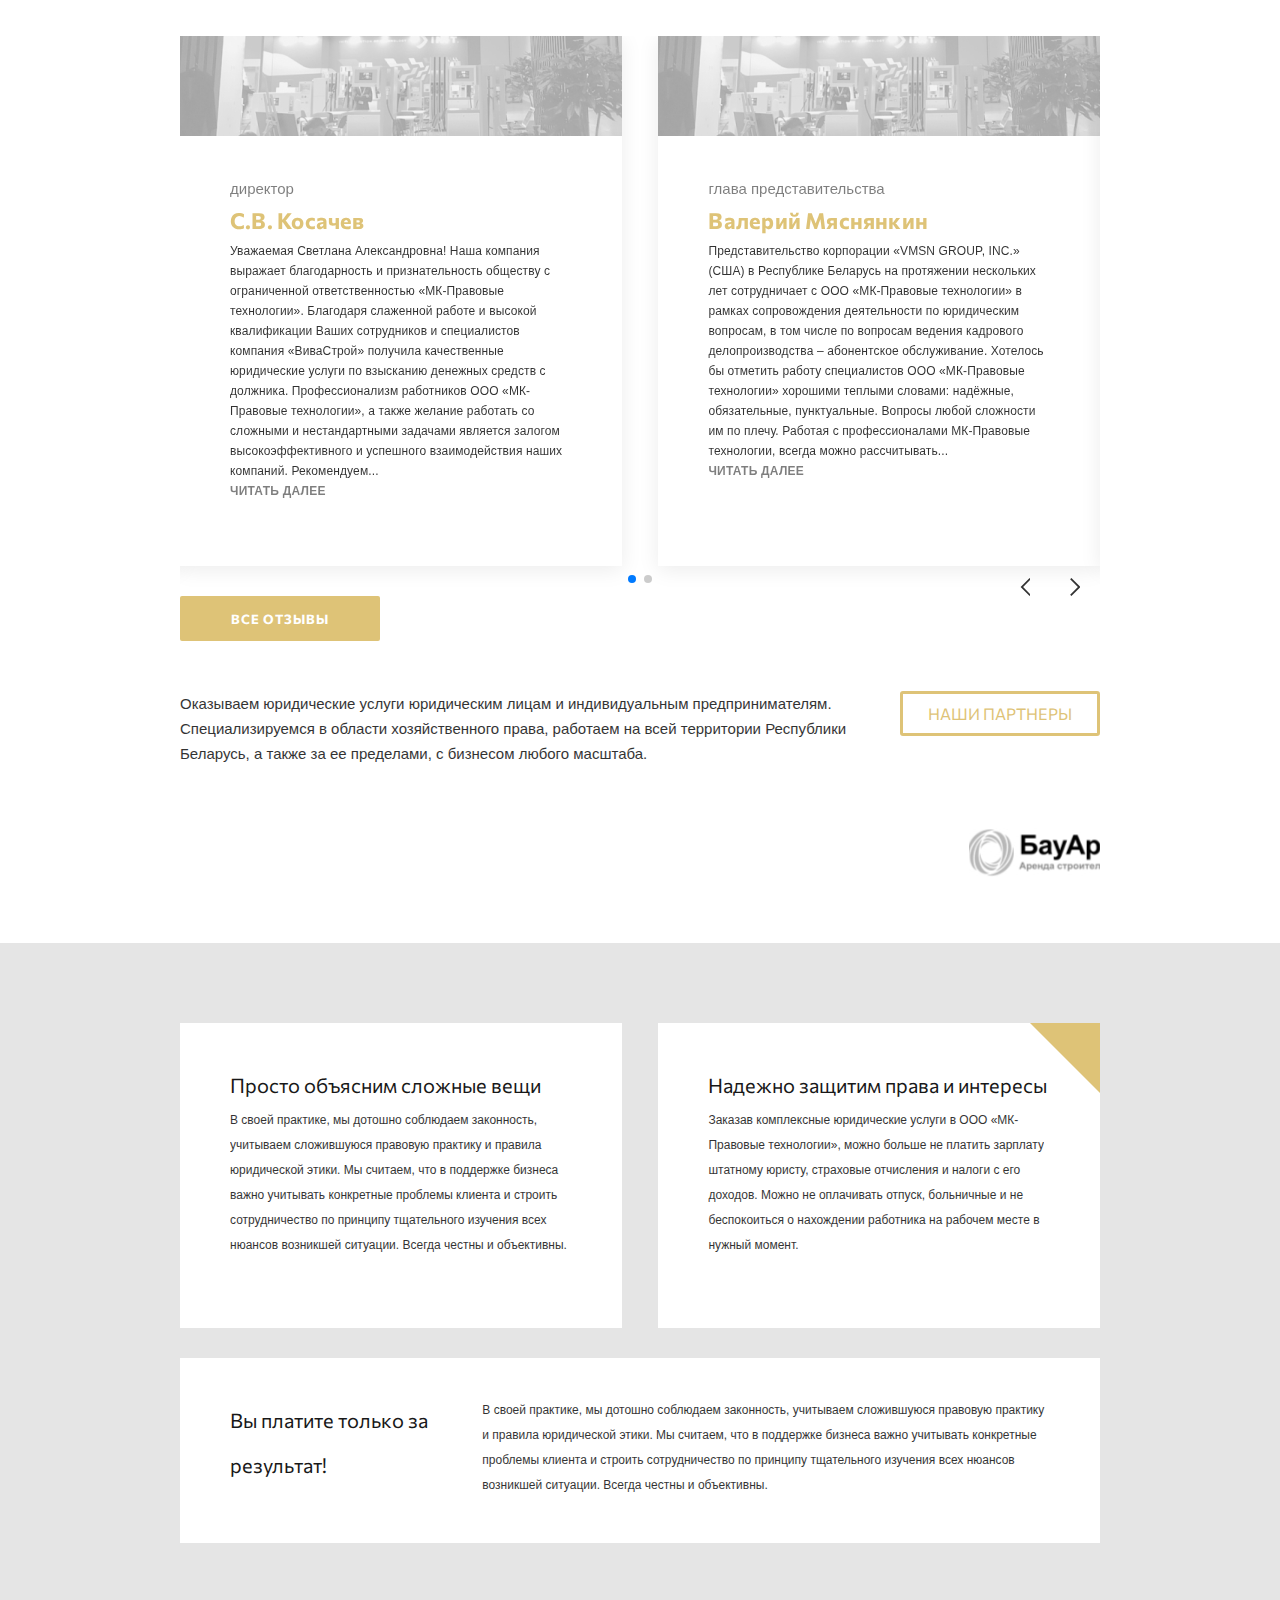
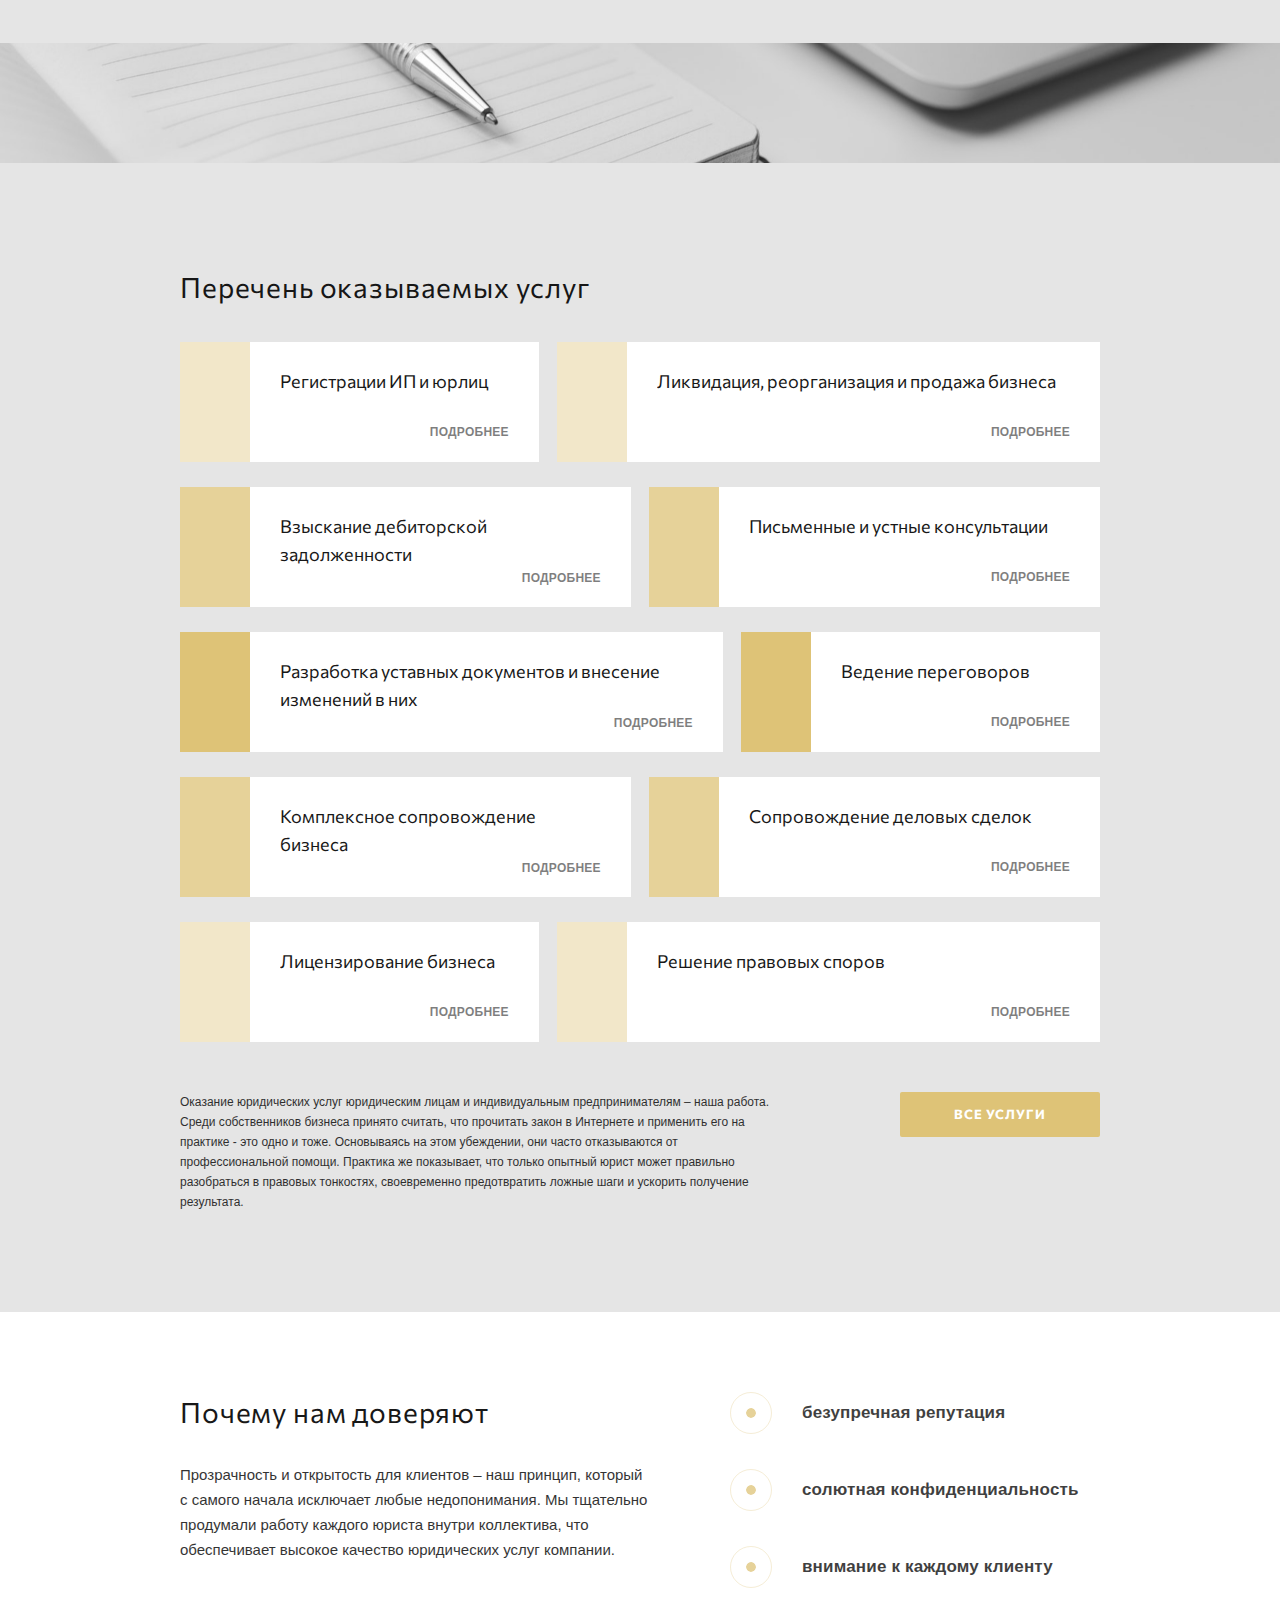
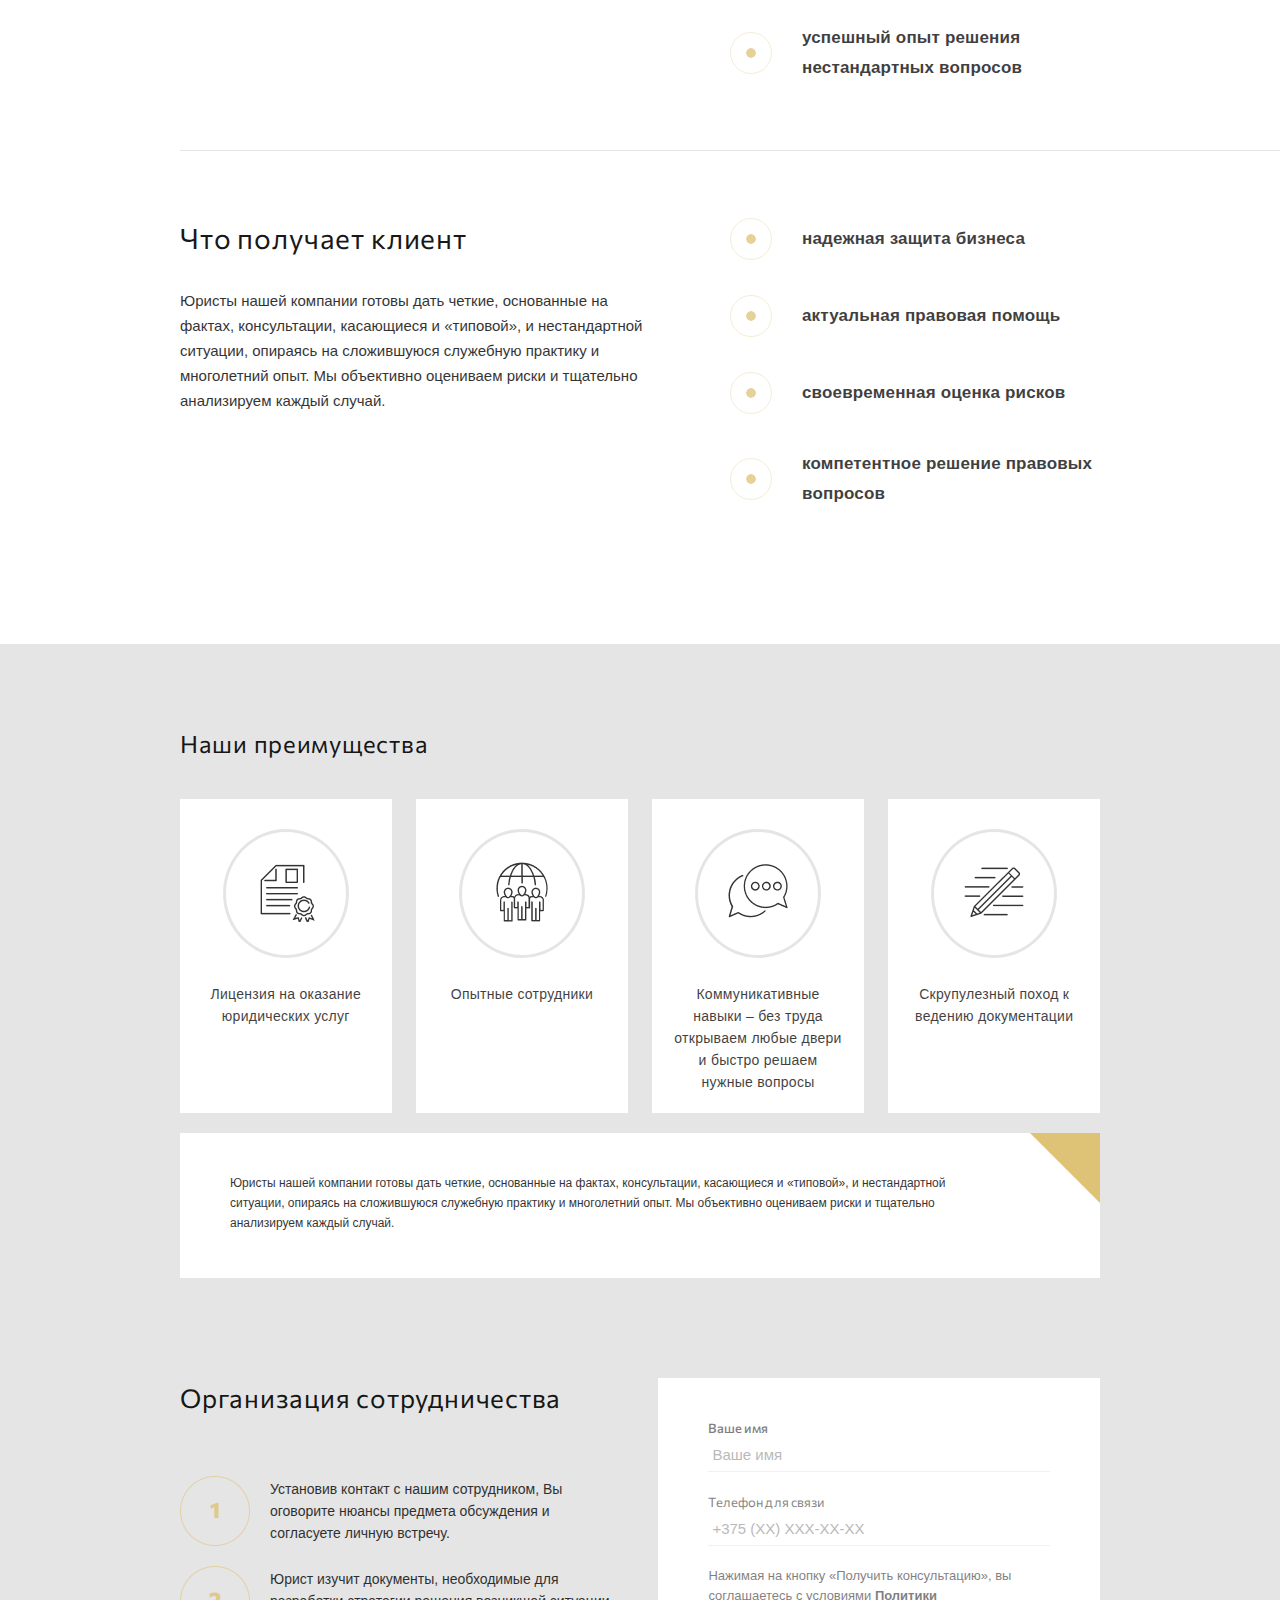
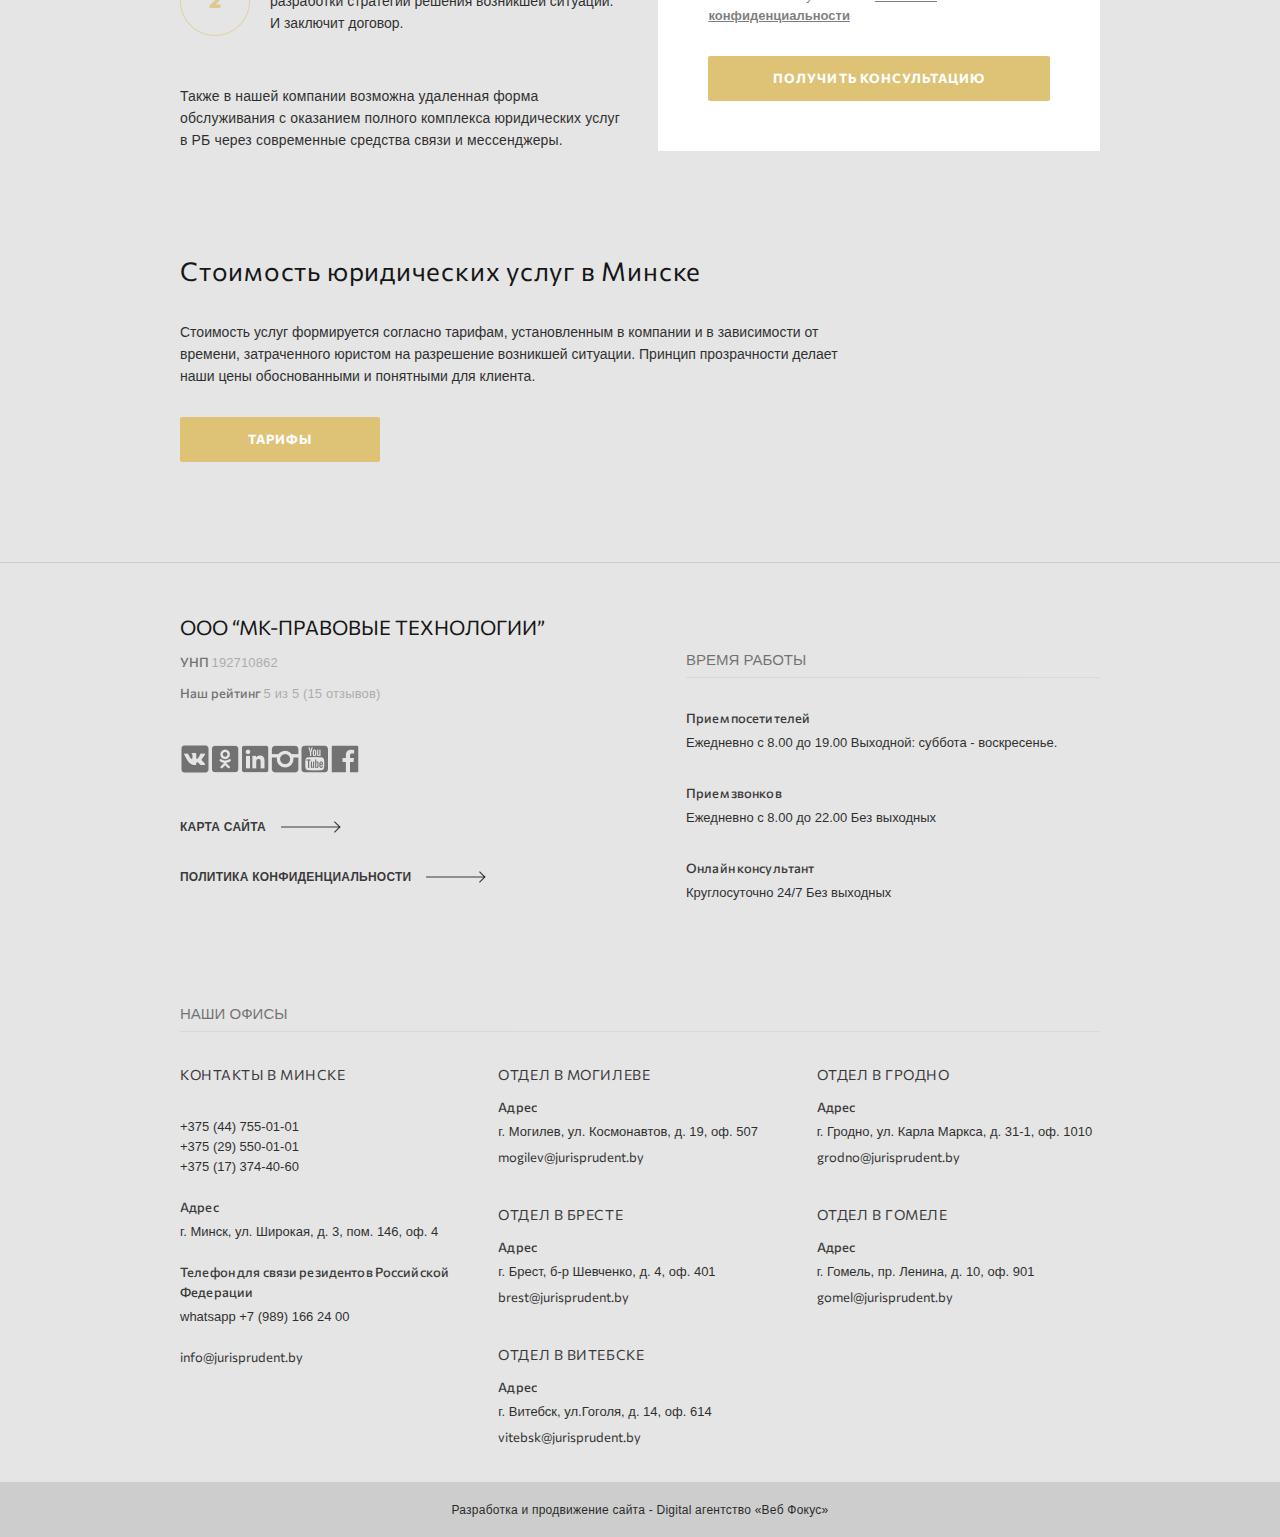
==== commit 294b2939: "create: added media.sass" ====
--- a/index.html
+++ b/index.html
@@ -23,17 +23,20 @@
                 </button>
               </div>
               <!-- /.language -->
-              <div class="visually-impaired">
-                <img src="img/header/eye.png" alt="visually-impaired">
-              </div>
-              <!-- /.visually-impaired -->
+                <a class="visually-impaired-link" href="#">
+                  <img class="visually-impaired-image" src="img/header/eye.png" alt="visually-impaired">
+                </a>
               <div class="contacts">
-                <span class="contacts-number-1">+375 (44) 755-01-01</span>
-                <img class="contacts-a1" src="img/header/a1.png" alt="logo: a1">
-                <img class="contacts-viber" src="img/header/viber.png" alt="logo: viber">
-                <img class="contacts-whatsapp" src="img/header/whatsapp.png" alt="logo: whatsapp">
-                <span class="contacts-number-2">+375 (29) 550-01-01</span>
-                <img class="contacts-mts" src="img/header/mts.png" alt="logo: mts">
+                <div>
+                  <span class="contacts-number-1">+375 (44) 755-01-01</span>
+                  <img class="contacts-a1" src="img/header/a1.png" alt="logo: a1">
+                  <img class="contacts-viber" src="img/header/viber.png" alt="logo: viber">
+                  <img class="contacts-whatsapp" src="img/header/whatsapp.png" alt="logo: whatsapp">
+                </div>
+                <div>
+                  <span class="contacts-number-2">+375 (29) 550-01-01</span>
+                  <img class="contacts-mts" src="img/header/mts.png" alt="logo: mts">
+                </div>
               </div>
               <!-- /.contacts -->
         </div>
@@ -96,40 +99,58 @@
               <!-- Slides -->
               <div class="swiper-slide articles-slide articles-slide-1">
                 <img src="img/articles/atricles-img-1.jpg" alt="article image" class="articles-image">
-                <h1 class="articles-title">Взыскание дебиторской задолженности</h1>
-                <p class="articles-description">Индивидуальный подход и нацеленность на достижение результата</p>
-                <button class="articles-button">Подробнее</button>
+                <div class="container">
+                  <h1 class="articles-title">Взыскание дебиторской задолженности</h1>
+                  <p class="articles-description">Индивидуальный подход и нацеленность на достижение результата</p>
+                  <button class="articles-button">Подробнее</button>
+                </div>
+                <!-- /.container -->
               </div>
               <div class="swiper-slide articles-slide articles-slide-2">
                 <img src="img/articles/atricles-img-2.jpg" alt="article image" class="articles-image">
-                <h1 class="articles-title">Регистрация ООО</h1>
-                <p class="articles-description">Гарантируем минимальные сроки регистрации под ключ</p>
-                <button class="articles-button">Подробнее</button>
+                <div class="container">
+                  <h1 class="articles-title">Регистрация ООО</h1>
+                  <p class="articles-description">Гарантируем минимальные сроки регистрации под ключ</p>
+                  <button class="articles-button">Подробнее</button>
+                </div>
+                <!-- /.container -->
               </div>
               <div class="swiper-slide articles-slide articles-slide-3">
                 <img src="img/articles/atricles-img-3.jpg" alt="article image" class="articles-image">
-                <h1 class="articles-title">Ликвидация предприятия</h1>
-                <p class="articles-description">Эффективное решение сложных задач</p>
-                <button class="articles-button">Подробнее</button>
+                <div class="container">
+                  <h1 class="articles-title">Ликвидация предприятия</h1>
+                  <p class="articles-description">Эффективное решение сложных задач</p>
+                  <button class="articles-button">Подробнее</button>
+                </div>
+                <!-- /.container -->
               </div>
               <div class="swiper-slide articles-slide articles-slide-4">
                 <img src="img/articles/atricles-img-4.jpg" alt="article image" class="articles-image">
-                <h1 class="articles-title">Юридическая консультация</h1>
-                <p class="articles-description">Детальные разъяснения вопросов по ведению бизнеса от профессионалов</p>
-                <button class="articles-button">Подробнее</button>
+                <div class="container">
+                  <h1 class="articles-title">Юридическая консультация</h1>
+                  <p class="articles-description">Детальные разъяснения вопросов по ведению бизнеса от профессионалов</p>
+                  <button class="articles-button">Подробнее</button>
+                </div>
+                <!-- /.container -->
               </div>
               <div class="swiper-slide articles-slide articles-slide-5">
                 <img src="img/articles/atricles-img-5.jpg" alt="article image" class="articles-image">
-                <h1 class="articles-title">Юридический аутсорсинг</h1>
-                <p class="articles-description">Гарантия своевременности и качества услуг</p>
-                <button class="articles-button">Подробнее</button>
+                <div class="container">
+                  <h1 class="articles-title">Юридический аутсорсинг</h1>
+                  <p class="articles-description">Гарантия своевременности и качества услуг</p>
+                  <button class="articles-button">Подробнее</button>
+                </div>
+                <!-- /.container -->
               </div>
           </div>
           <!-- If we need navigation buttons -->
-          <button class="slider-button slider-button-prev"></button>
-          <button class="slider-button slider-button-next"></button>
+          <div class="container">
+            <button class="slider-button slider-button-prev"></button>
+            <button class="slider-button slider-button-next"></button>
+          </div>
           </div>
           <!-- /.swiper-container -->
+
       </div>
       <!-- /.articles -->
       <!-- ------------------Конец блока со слайдером со статьями------------------ -->
@@ -435,13 +456,13 @@
             <button class="partners-button">Наши партнеры</button>
           </div>
           <!-- /.partners-text -->
-          <div class="partners-images">
+          <marquee behavior="scroll" direction="left" scrollamount="10" class="partners-images">
             <img class="partners-image" src="img/partners/logo-1.jpg" alt="partners-image">
             <img class="partners-image" src="img/partners/logo-2.jpg" alt="partners-image">
             <img class="partners-image" src="img/partners/logo-3.jpg" alt="partners-image">
             <img class="partners-image" src="img/partners/logo-4.jpg" alt="partners-image">
             <img class="partners-image" src="img/partners/logo-5.jpg" alt="partners-image">
-          </div>
+          </marquee>
           <!-- /.partners-image -->
         </div>
         <!-- /.container -->
@@ -742,16 +763,19 @@
         <div class="footer-requisites">
           <div class="footer-requisites-wrapper">
             <h2 class="footer-requisites-title">ООО “МК-ПРАВОВЫЕ ТЕХНОЛОГИИ”</h2>
-            <div class="footer-requisites-item">
-              УНП
-              <span class="footer-requisites-span">192710862</span>
-            </div>
-            <!-- /.footer-requisite-item -->
-            <div class="footer-requisites-item">
-              Наш рейтинг
-              <span class="footer-requisites-span">5 из 5 (15 отзывов)</span>
-            </div>
-            <!-- /.footer-requisite-item -->
+            <div class="footer-requisites-block">
+              <div class="footer-requisites-item">
+                УНП
+                <span class="footer-requisites-span">192710862</span>
+              </div>
+              <!-- /.footer-requisite-item -->
+              <div class="footer-requisites-item">
+                Наш рейтинг
+                <span class="footer-requisites-span">5 из 5 (15 отзывов)</span>
+              </div>
+              <!-- /.footer-requisite-item -->
+            </div>
+            <!-- /.footer-requisites-block -->
             <div class="footer-icons">
               <a href="https://vk.com" class="footer-icons-image">
                 <img src="img/footer/vk.png" alt="icon: vkontakte">
@@ -773,14 +797,17 @@
               </a>              
             </div>
             <!-- /.footer-icons -->
-            <a href="#" class="footer-requisites-link">
-              <span class="footer-requisites-text">Карта сайта</span> 
-              <img class="footer-requisites-arrow" src="img/footer/arrow.svg" alt="arrow">
-            </a>
-            <a href="#" class="footer-requisites-link">
-              <span class="footer-requisites-text">Политика <br> конфиденциальности</span> 
-              <img class="footer-requisites-arrow" src="img/footer/arrow.svg" alt="arrow">
-            </a>
+            <div class="footer-links-block">
+              <a href="#" class="footer-requisites-link">
+                <span class="footer-requisites-text">Карта сайта</span> 
+                <img class="footer-requisites-arrow" src="img/footer/arrow.svg" alt="arrow">
+              </a>
+              <a href="#" class="footer-requisites-link">
+                <span class="footer-requisites-text">Политика конфиденциальности</span> 
+                <img class="footer-requisites-arrow" src="img/footer/arrow.svg" alt="arrow">
+              </a>
+            </div>
+            <!-- /.footer-links-block -->
           </div>
           <!-- /.footer-requisites-wrapper -->
         </div>
--- a/css/style.css
+++ b/css/style.css
@@ -34,6 +34,12 @@
 
 .error {
   color: red;
+}
+
+.img {
+  max-width: 100%;
+  -o-object-fit: cover;
+     object-fit: cover;
 }
 
 .navbar {
@@ -50,6 +56,7 @@
   -webkit-box-align: center;
       -ms-flex-align: center;
           align-items: center;
+  padding-top: 15px;
 }
 
 .navbar-bottom {
@@ -174,13 +181,13 @@
 
 .articles-slide {
   padding-top: 185px;
-  padding-left: 375px;
 }
 
 .articles-image {
   position: absolute;
   top: 0;
   left: 0;
+  right: 0;
   -o-object-fit: cover;
      object-fit: cover;
   z-index: -1;
@@ -338,6 +345,9 @@
   position: absolute;
   right: 0;
   top: 0;
+  height: 100%;
+  -o-object-fit: cover;
+     object-fit: cover;
 }
 
 .directions {
@@ -367,7 +377,7 @@
 }
 
 .directions-card {
-  width: 370px;
+  width: 31%;
   height: 140px;
   background-color: #fff;
   margin-bottom: 30px;
@@ -472,12 +482,12 @@
   letter-spacing: 0.08em;
   opacity: 0.8;
   max-width: 770px;
+  margin: 0;
 }
 
 .gallery {
   background-color: #E5E5E5;
   height: 450px;
-  overflow: visible;
   position: relative;
 }
 
@@ -511,6 +521,12 @@
   right: 42px;
 }
 
+.gallery-image {
+  width: 100%;
+  -o-object-fit: cover;
+     object-fit: cover;
+}
+
 .reviews {
   background-color: #fff;
   padding-top: 210px;
@@ -552,9 +568,6 @@
   -webkit-box-direction: normal;
       -ms-flex-direction: column;
           flex-direction: column;
-  -webkit-box-pack: justify;
-      -ms-flex-pack: justify;
-          justify-content: space-between;
 }
 
 .reviews-image {
@@ -589,6 +602,7 @@
   line-height: 25px;
   letter-spacing: 0.01em;
   opacity: 0.8;
+  margin: 0;
 }
 
 .reviews-link {
@@ -685,18 +699,15 @@
   height: 45px;
 }
 
-.partners-images {
-  display: -webkit-box;
-  display: -ms-flexbox;
-  display: flex;
-  -webkit-box-pack: justify;
-      -ms-flex-pack: justify;
-          justify-content: space-between;
-}
-
 .partners-image {
   -webkit-filter: grayscale(100%);
           filter: grayscale(100%);
+  margin-right: 60px;
+}
+
+.partners-image:hover {
+  -webkit-filter: none;
+          filter: none;
 }
 
 .stickers {
@@ -727,7 +738,7 @@
 }
 
 .stickers-card-3 {
-  width: 1170px;
+  width: 100%;
   height: 185px;
   display: -webkit-box;
   display: -ms-flexbox;
@@ -1168,7 +1179,7 @@
   text-align: center;
   letter-spacing: 0.02em;
   opacity: 0.75;
-  width: 230px;
+  max-width: 230px;
   height: 100px;
   margin: auto;
 }
@@ -1401,7 +1412,7 @@
 }
 
 .footer-requisites {
-  max-width: 270px;
+  width: 270px;
   display: -webkit-box;
   display: -ms-flexbox;
   display: flex;
@@ -1477,7 +1488,7 @@
 }
 
 .footer-offices {
-  max-width: 640px;
+  width: 640px;
   display: -webkit-box;
   display: -ms-flexbox;
   display: flex;
@@ -1494,11 +1505,11 @@
   -webkit-box-pack: justify;
       -ms-flex-pack: justify;
           justify-content: space-between;
-  max-width: 640px;
+  width: 640px;
 }
 
 .footer-offices-block {
-  max-width: 200px;
+  width: 200px;
 }
 
 .footer-offices-block-margin {
@@ -1579,7 +1590,7 @@
 }
 
 .footer-time {
-  max-width: 170px;
+  width: 170px;
 }
 
 .footer-bottom {
@@ -1609,8 +1620,684 @@
 }
 
 @media (max-width: 1280px) {
+  .container {
+    max-width: 920px;
+  }
+  .logo {
+    margin-right: 0;
+  }
+  .navbar-menu {
+    width: 600px;
+  }
+  .articles-container {
+    height: 550px;
+  }
   .articles-slide {
-    padding-top: 120px;
-    padding-left: 100px;
-  }
-}
+    padding-top: 100px;
+  }
+  .slider-button-prev {
+    left: 170px;
+  }
+  .slider-button-next {
+    left: 240px;
+  }
+  .advantages {
+    -webkit-transform: translateY(-20%);
+            transform: translateY(-20%);
+  }
+  .introduction-text {
+    padding: 35px 50px 35px;
+    overflow: hidden;
+  }
+  .introduction-title {
+    font-size: 26px;
+  }
+  .introduction-paragraph {
+    font-size: 12px;
+    line-height: 20px;
+  }
+  .introduction-image {
+    width: 40%;
+  }
+  .directions-card-name {
+    font-size: 16px;
+    line-height: 22px;
+  }
+  .directions-card-link {
+    font-size: 10px;
+  }
+  .directions-description-title {
+    font-size: 24px;
+  }
+  .directions-description-paragraph {
+    max-width: 500px;
+    max-width-font-size: 12px;
+    max-width-line-height: 20px;
+  }
+  .gallery {
+    height: 380px;
+  }
+  .gallery-container {
+    width: 100%;
+    height: 500px;
+  }
+  .reviews {
+    padding-top: 100px;
+    padding-bottom: 25px;
+  }
+  .reviews-title {
+    font-size: 26px;
+  }
+  .reviews-card {
+    max-width: 48%;
+    overflow: hidden;
+  }
+  .reviews-name {
+    font-size: 22px;
+  }
+  .reviews-text {
+    font-size: 12px;
+    line-height: 20px;
+  }
+  .partners {
+    padding-bottom: 50px;
+    padding-top: 25px;
+  }
+  .partners-text {
+    -webkit-box-pack: justify;
+        -ms-flex-pack: justify;
+            justify-content: space-between;
+  }
+  .partners-description {
+    margin-right: 0;
+  }
+  .stickers-card-1, .stickers-card-2 {
+    width: 48%;
+  }
+  .stickers-title {
+    font-size: 20px;
+  }
+  .stickers-text {
+    font-size: 12px;
+  }
+  .services-card {
+    height: 120px;
+  }
+  .services-card-title {
+    font-size: 18px;
+    line-height: 28px;
+  }
+  .services-description-text {
+    font-size: 12px;
+    line-height: 20px;
+    max-width: 600px;
+  }
+  .excellence-title {
+    font-size: 24px;
+  }
+  .excellence-card {
+    width: 23%;
+    padding: 30px 20px;
+  }
+  .excellence-name {
+    font-size: 14px;
+    line-height: 22px;
+  }
+  .excellence-text {
+    margin-top: 20px;
+  }
+  .excellence-paragraph {
+    font-size: 12px;
+    line-height: 20px;
+  }
+  .cooperation-text {
+    width: 48%;
+  }
+  .cooperation-contact-form {
+    width: 48%;
+  }
+  .cooperation-title {
+    font-size: 26px;
+  }
+  .cooperation-list {
+    font-size: 14px;
+    line-height: 22px;
+    margin-bottom: 20px;
+  }
+  .cooperation-description {
+    font-size: 14px;
+    line-height: 22px;
+  }
+  .cooperation-number {
+    margin-right: 20px;
+  }
+  .price-title {
+    font-size: 26px;
+  }
+  .price-text {
+    font-size: 14px;
+    line-height: 22px;
+  }
+  .questions-text {
+    -webkit-box-pack: justify;
+        -ms-flex-pack: justify;
+            justify-content: space-between;
+  }
+  .questions-text-card {
+    margin-right: 0;
+  }
+  .footer-wrapper {
+    -ms-flex-wrap: wrap;
+        flex-wrap: wrap;
+  }
+  .footer-offices {
+    -webkit-box-ordinal-group: 2;
+        -ms-flex-order: 1;
+            order: 1;
+    width: 100%;
+  }
+  .footer-offices-blocks {
+    width: 100%;
+  }
+  .footer-offices-block {
+    width: 100%;
+  }
+  .footer-requisites {
+    width: 45%;
+  }
+  .footer-requisites-title {
+    -ms-flex-preferred-size: 100%;
+        flex-basis: 100%;
+    margin-bottom: 10px;
+  }
+  .footer-icons {
+    -webkit-box-pack: start;
+        -ms-flex-pack: start;
+            justify-content: flex-start;
+    margin-top: 40px;
+    margin-bottom: 40px;
+  }
+  .footer-time {
+    width: 45%;
+  }
+}
+
+@media (max-width: 992px) {
+  .container {
+    max-width: 700px;
+  }
+  .navbar-menu__item {
+    font-size: 12px;
+  }
+  .language {
+    font-size: 12px;
+  }
+  .contacts {
+    font-size: 12px;
+  }
+  .logo {
+    margin-right: 15px;
+  }
+  .logo__image {
+    width: 200px;
+  }
+  .articles-container {
+    height: 450px;
+  }
+  .articles-title {
+    max-width: 400px;
+    font-size: 34px;
+    line-height: 40px;
+  }
+  .articles-slide {
+    padding-top: 85px;
+  }
+  .slider-button-prev {
+    left: 70px;
+  }
+  .slider-button-next {
+    left: 120px;
+  }
+  .advantages-card {
+    padding-top: 30px;
+    padding-bottom: 30px;
+    width: 160px;
+    height: 100%;
+  }
+  .advantages-icon {
+    padding: 20px;
+  }
+  .advantages-description {
+    width: 100%;
+    font-size: 12px;
+    line-height: 20px;
+    height: 30px;
+  }
+  .introduction-title {
+    max-width: 350px;
+    font-size: 22px;
+    line-height: 30px;
+  }
+  .introduction-paragraph {
+    max-width: 350px;
+  }
+  .directions {
+    margin-top: 50px;
+  }
+  .directions-title {
+    font-size: 22px;
+    line-height: 30px;
+    margin-bottom: 25px;
+  }
+  .directions-card {
+    padding: 15px 15px 15px 30px;
+    margin-bottom: 20px;
+    height: 100%;
+  }
+  .directions-card-name {
+    font-size: 12px;
+    line-height: 20px;
+  }
+  .directions-right {
+    padding: 15px;
+  }
+  .directions-description {
+    margin-top: 50px;
+    margin-bottom: 50px;
+    -webkit-box-orient: vertical;
+    -webkit-box-direction: normal;
+        -ms-flex-direction: column;
+            flex-direction: column;
+  }
+  .directions-description-title {
+    font-size: 22px;
+    line-height: 30px;
+    margin-bottom: 15px;
+  }
+  .directions-description-paragraph {
+    max-width: 100%;
+    font-size: 12px;
+    line-height: 20px;
+  }
+  .reviews-card {
+    padding: 120px 30px 50px 30px;
+  }
+  .partners-description {
+    max-width: 450px;
+  }
+  .gallery {
+    height: 270px;
+  }
+  .gallery-container {
+    width: 100%;
+    height: 330px;
+  }
+  .reviews-title {
+    font-size: 22px;
+    line-height: 30px;
+    margin-bottom: 20px;
+  }
+  .stickers {
+    padding-top: 50px;
+  }
+  .stickers-card {
+    padding: 30px;
+    height: 280px;
+  }
+  .stickers-card-3 {
+    height: 170px;
+  }
+  .stickers-title {
+    line-height: 30px;
+  }
+  .stickers-text {
+    line-height: 20px;
+  }
+  .pen {
+    margin-top: 30px;
+    margin-bottom: 50px;
+  }
+  .services-title {
+    font-size: 22px;
+    line-height: 30px;
+  }
+  .services-card {
+    height: 90px;
+    padding: 15px 15px 15px 85px;
+  }
+  .services-card-title {
+    font-size: 12px;
+    line-height: 20px;
+  }
+  .services-card-link {
+    font-size: 10px;
+  }
+  .services-description {
+    margin-bottom: 50px;
+  }
+  .services-description-text {
+    max-width: 450px;
+  }
+  .questions {
+    padding-top: 50px;
+  }
+  .questions-text {
+    -webkit-box-orient: vertical;
+    -webkit-box-direction: normal;
+        -ms-flex-direction: column;
+            flex-direction: column;
+    padding-bottom: 50px;
+  }
+  .questions-text-card {
+    max-width: 100%;
+  }
+  .questions-text-title {
+    font-size: 22px;
+    line-height: 30px;
+  }
+  .questions-text-description {
+    margin-top: 10px;
+    margin-bottom: 10px;
+    font-size: 12px;
+    line-height: 20px;
+  }
+  .questions-answers {
+    max-width: 100%;
+  }
+  .questions-answers-list {
+    font-size: 12px;
+    line-height: 20px;
+    margin-bottom: 15px;
+  }
+  .questions-border {
+    display: none;
+  }
+  .excellence {
+    padding-top: 50px;
+    padding-bottom: 50px;
+  }
+  .excellence-title {
+    font-size: 22px;
+    line-height: 30px;
+    margin-bottom: 20px;
+  }
+  .excellence-name {
+    font-size: 12px;
+    line-height: 20px;
+  }
+  .excellence-icon {
+    padding: 20px;
+    margin-bottom: 20px;
+  }
+  .excellence-paragraph {
+    max-width: 550px;
+  }
+  .excellence-text {
+    padding: 25px;
+  }
+  .cooperation-title {
+    font-size: 22px;
+    line-height: 30px;
+    margin-bottom: 20px;
+  }
+  .cooperation-list {
+    font-size: 12px;
+    line-height: 20px;
+  }
+  .cooperation-description {
+    font-size: 12px;
+    line-height: 20px;
+  }
+  .cooperation-contact-form {
+    padding: 30px;
+  }
+  .cooperation-name {
+    font-size: 12px;
+    line-height: 20px;
+  }
+  .cooperation-input {
+    font-size: 12px;
+    line-height: 20px;
+  }
+  .cooperation-phone {
+    font-size: 12px;
+    line-height: 20px;
+  }
+  .cooperation-paragraph {
+    font-size: 12px;
+    line-height: 20px;
+  }
+  .price {
+    margin-top: 50px;
+  }
+  .price-title {
+    font-size: 22px;
+    line-height: 30px;
+    margin-bottom: 20px;
+  }
+  .price-text {
+    font-size: 12px;
+    line-height: 20px;
+    margin-bottom: 20px;
+  }
+  .price-button {
+    margin-bottom: 30px;
+  }
+  .footer-requisites-title {
+    padding-top: 30px;
+    font-size: 22px;
+    line-height: 30px;
+  }
+  .footer-requisites-item {
+    font-size: 12px;
+    line-height: 20px;
+  }
+  .footer-requisites-link {
+    margin-bottom: 15px;
+  }
+  .footer-title {
+    margin-top: 60px;
+    font-size: 12px;
+    line-height: 20px;
+    margin-bottom: 10px;
+  }
+  .footer-title-2 {
+    font-size: 12px;
+    line-height: 20px;
+    margin-bottom: 0;
+  }
+  .footer-icons {
+    margin-top: 15px;
+    margin-bottom: 15px;
+  }
+  .footer-name {
+    font-size: 12px;
+    line-height: 20px;
+  }
+  .footer-text {
+    font-size: 12px;
+    line-height: 20px;
+    margin-bottom: 10px;
+  }
+  .footer-email {
+    margin-bottom: 15px;
+  }
+}
+
+@media (max-width: 767px) {
+  .container {
+    max-width: 576px;
+    width: 92%;
+  }
+  .visually-impaired-link {
+    display: none;
+  }
+  .contacts {
+    -webkit-box-orient: vertical;
+    -webkit-box-direction: normal;
+        -ms-flex-direction: column;
+            flex-direction: column;
+    -webkit-box-pack: start;
+        -ms-flex-pack: start;
+            justify-content: flex-start;
+    -webkit-box-align: start;
+        -ms-flex-align: start;
+            align-items: flex-start;
+    width: 200px;
+  }
+  .navbar-menu {
+    display: none;
+  }
+  .articles-title {
+    font-size: 22px;
+    line-height: 30px;
+  }
+  .articles-slide {
+    padding-top: 35px;
+  }
+  .articles-description {
+    max-width: 250px;
+    margin-bottom: 20px;
+  }
+  .articles-container {
+    height: 300px;
+  }
+  .articles-button {
+    font-size: 12px;
+    line-height: 20px;
+    width: 165px;
+    height: 40px;
+  }
+  .advantages {
+    -webkit-transform: translateY(0);
+            transform: translateY(0);
+    margin-top: 15px;
+  }
+  .advantages-cards {
+    -ms-flex-wrap: wrap;
+        flex-wrap: wrap;
+  }
+  .advantages-card {
+    width: 48%;
+    margin-bottom: 20px;
+    padding-top: 20px;
+    padding-bottom: 20px;
+  }
+  .advantages-icon {
+    padding: 15px;
+    margin-bottom: 15px;
+  }
+  .slider-button {
+    bottom: 7%;
+  }
+  .slider-button-prev {
+    left: 30px;
+  }
+  .slider-button-next {
+    left: 70px;
+  }
+  .introduction-text {
+    padding: 20px;
+  }
+  .introduction-image {
+    opacity: 0.2;
+  }
+  .introduction-title {
+    max-width: 100%;
+  }
+  .introduction-paragraph {
+    max-width: 100%;
+  }
+  .directions {
+    margin-top: 30px;
+  }
+  .directions-card {
+    width: 48%;
+  }
+  .gallery {
+    height: 200px;
+  }
+  .reviews {
+    padding-top: 50px;
+  }
+  .partners-text {
+    -webkit-box-orient: vertical;
+    -webkit-box-direction: normal;
+        -ms-flex-direction: column;
+            flex-direction: column;
+  }
+  .partners-description {
+    max-width: 100%;
+    margin-bottom: 20px;
+  }
+  .stickers-card {
+    width: 100%;
+    height: 100%;
+    display: -webkit-box;
+    display: -ms-flexbox;
+    display: flex;
+    -webkit-box-pack: justify;
+        -ms-flex-pack: justify;
+            justify-content: space-between;
+  }
+  .stickers-title {
+    width: 25%;
+  }
+  .stickers-text {
+    width: 70%;
+  }
+  .services-card {
+    -ms-flex-preferred-size: 100%;
+        flex-basis: 100%;
+    height: 75px;
+    margin-bottom: 15px;
+    padding: 10px 10px 10px 85px;
+  }
+  .services-description {
+    -webkit-box-orient: vertical;
+    -webkit-box-direction: normal;
+        -ms-flex-direction: column;
+            flex-direction: column;
+    margin-bottom: 30px;
+  }
+  .services-description-text {
+    max-width: 100%;
+    margin-bottom: 10px;
+  }
+  .questions {
+    padding-top: 20px;
+  }
+  .excellence {
+    padding-top: 20px;
+    padding-bottom: 20px;
+  }
+  .excellence-cards {
+    -ms-flex-wrap: wrap;
+        flex-wrap: wrap;
+  }
+  .excellence-card {
+    width: 48%;
+    margin-bottom: 20px;
+    padding: 15px;
+  }
+  .excellence-name {
+    height: 65px;
+  }
+  .excellence-text {
+    margin-bottom: 0;
+    padding: 15px;
+  }
+  .wrapper {
+    -webkit-box-orient: vertical;
+    -webkit-box-direction: normal;
+        -ms-flex-direction: column;
+            flex-direction: column;
+  }
+  .cooperation-text {
+    width: 100%;
+    margin-bottom: 20px;
+  }
+  .cooperation-contact-form {
+    width: 100%;
+  }
+}
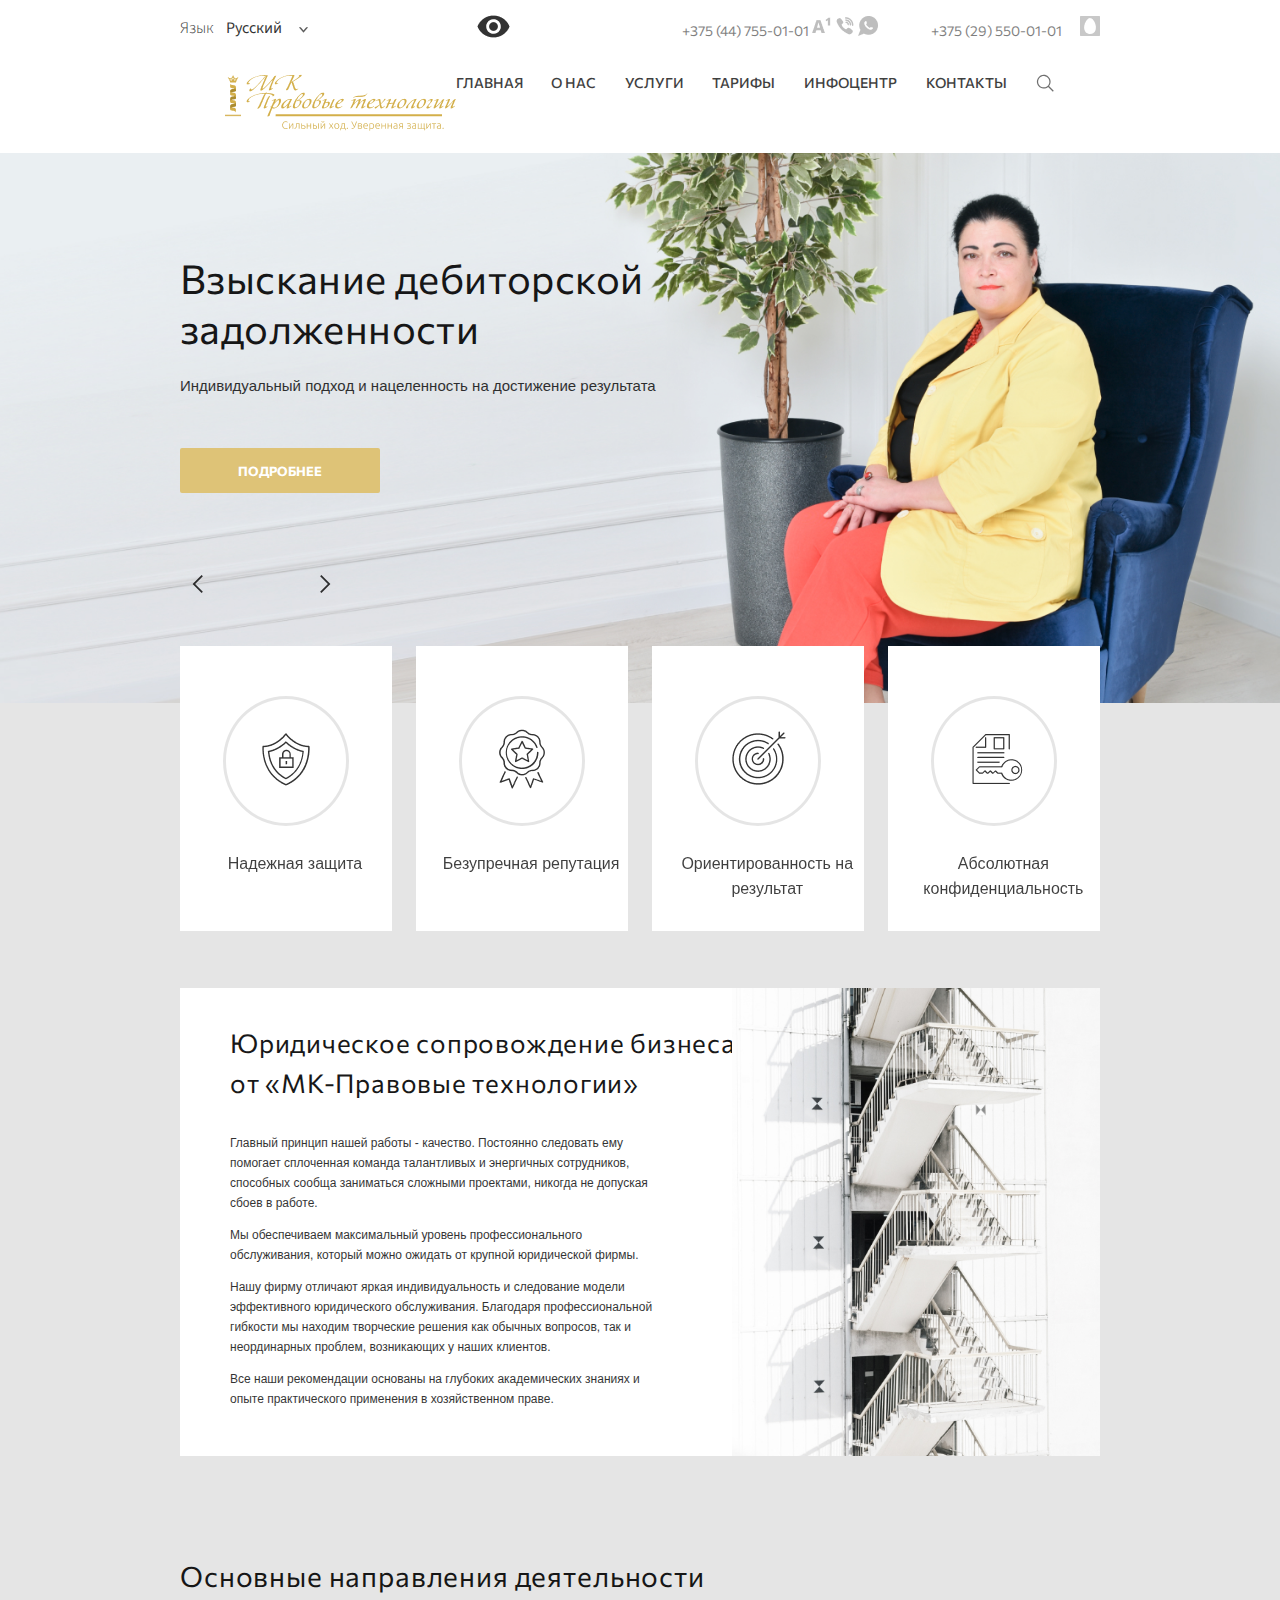
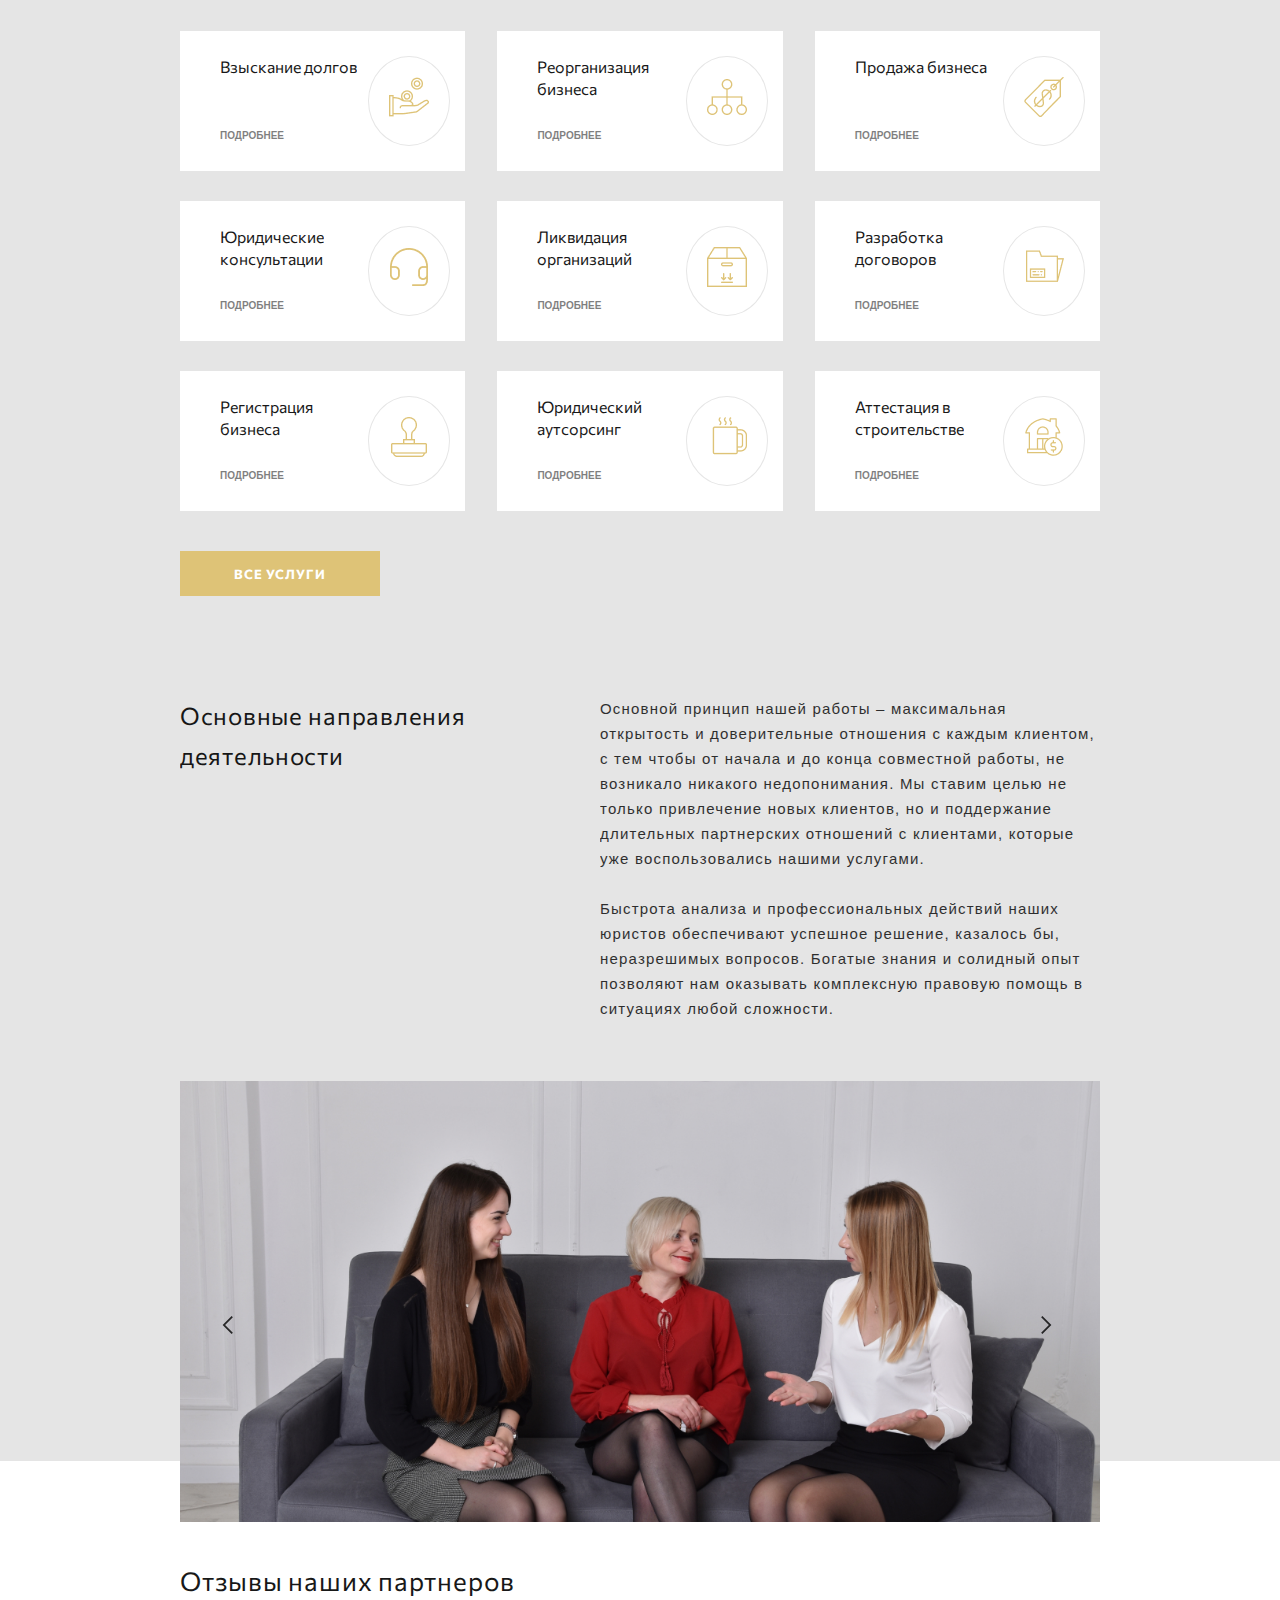
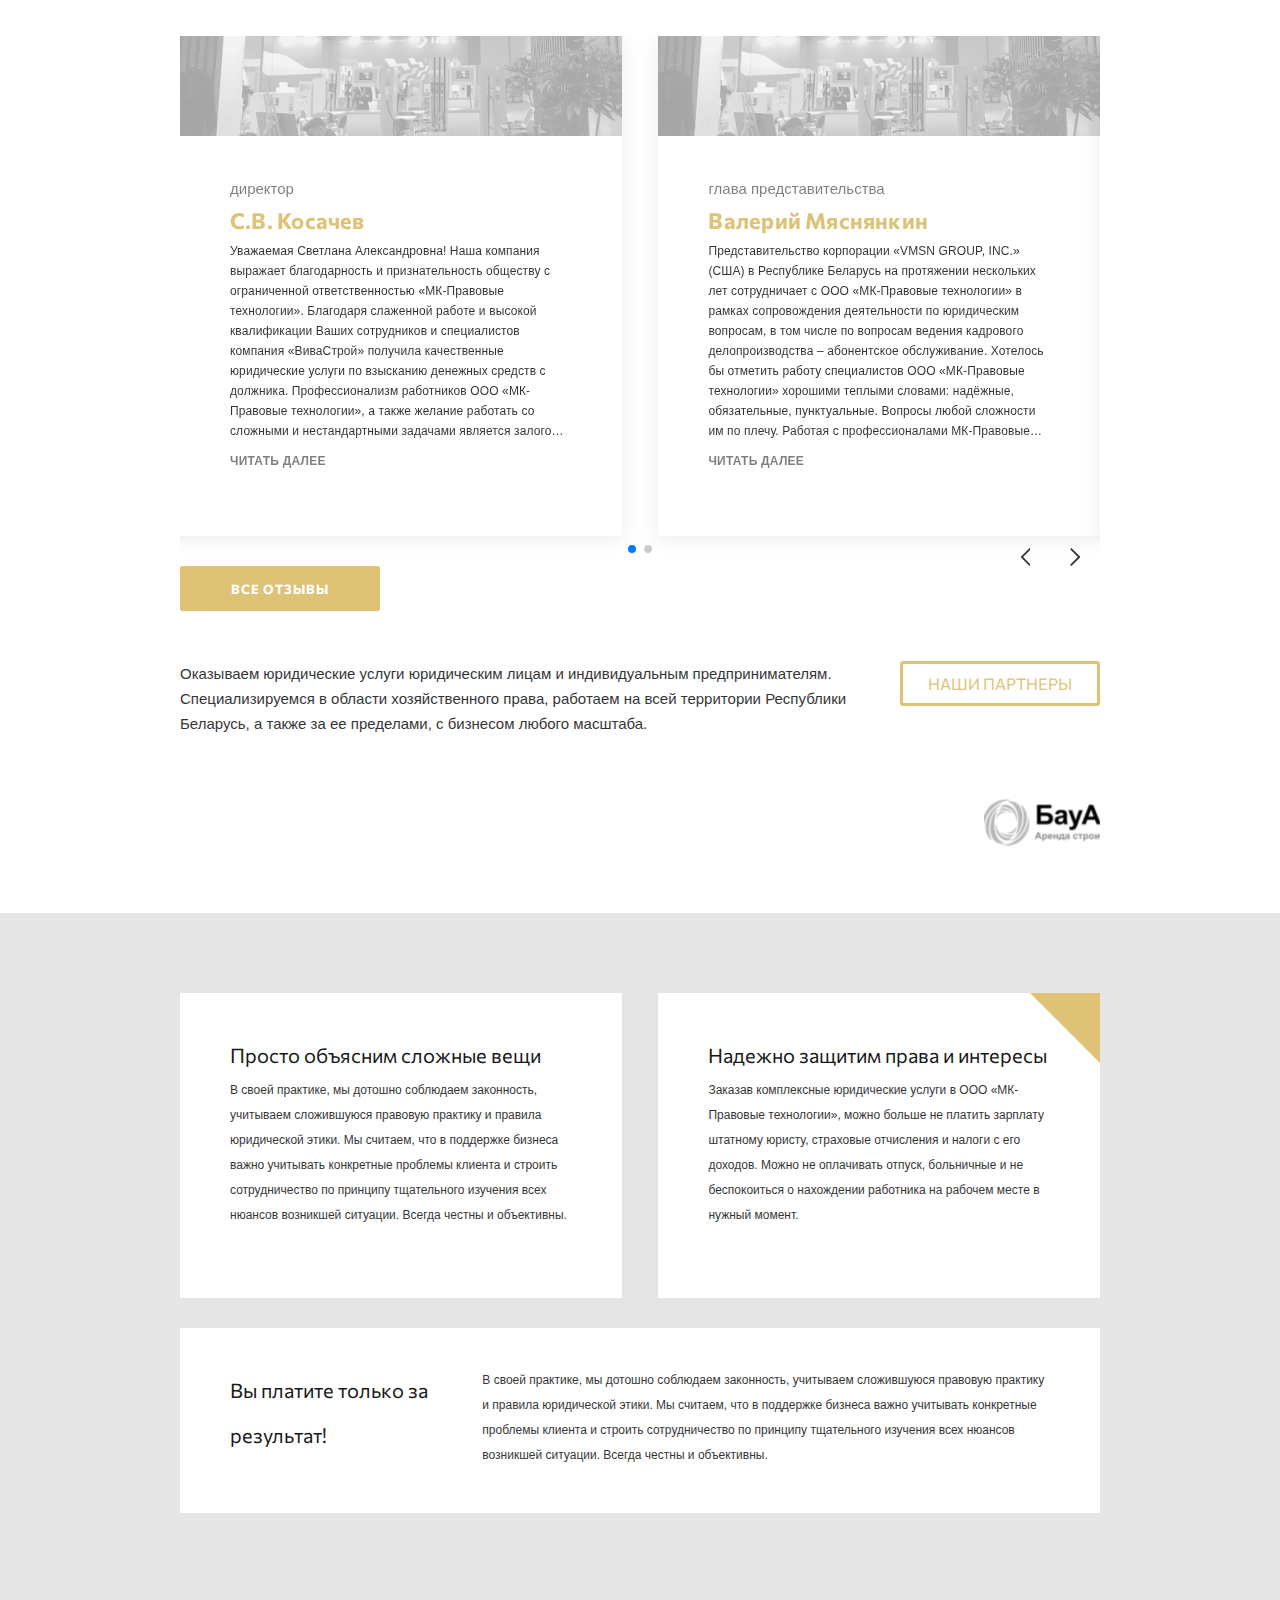
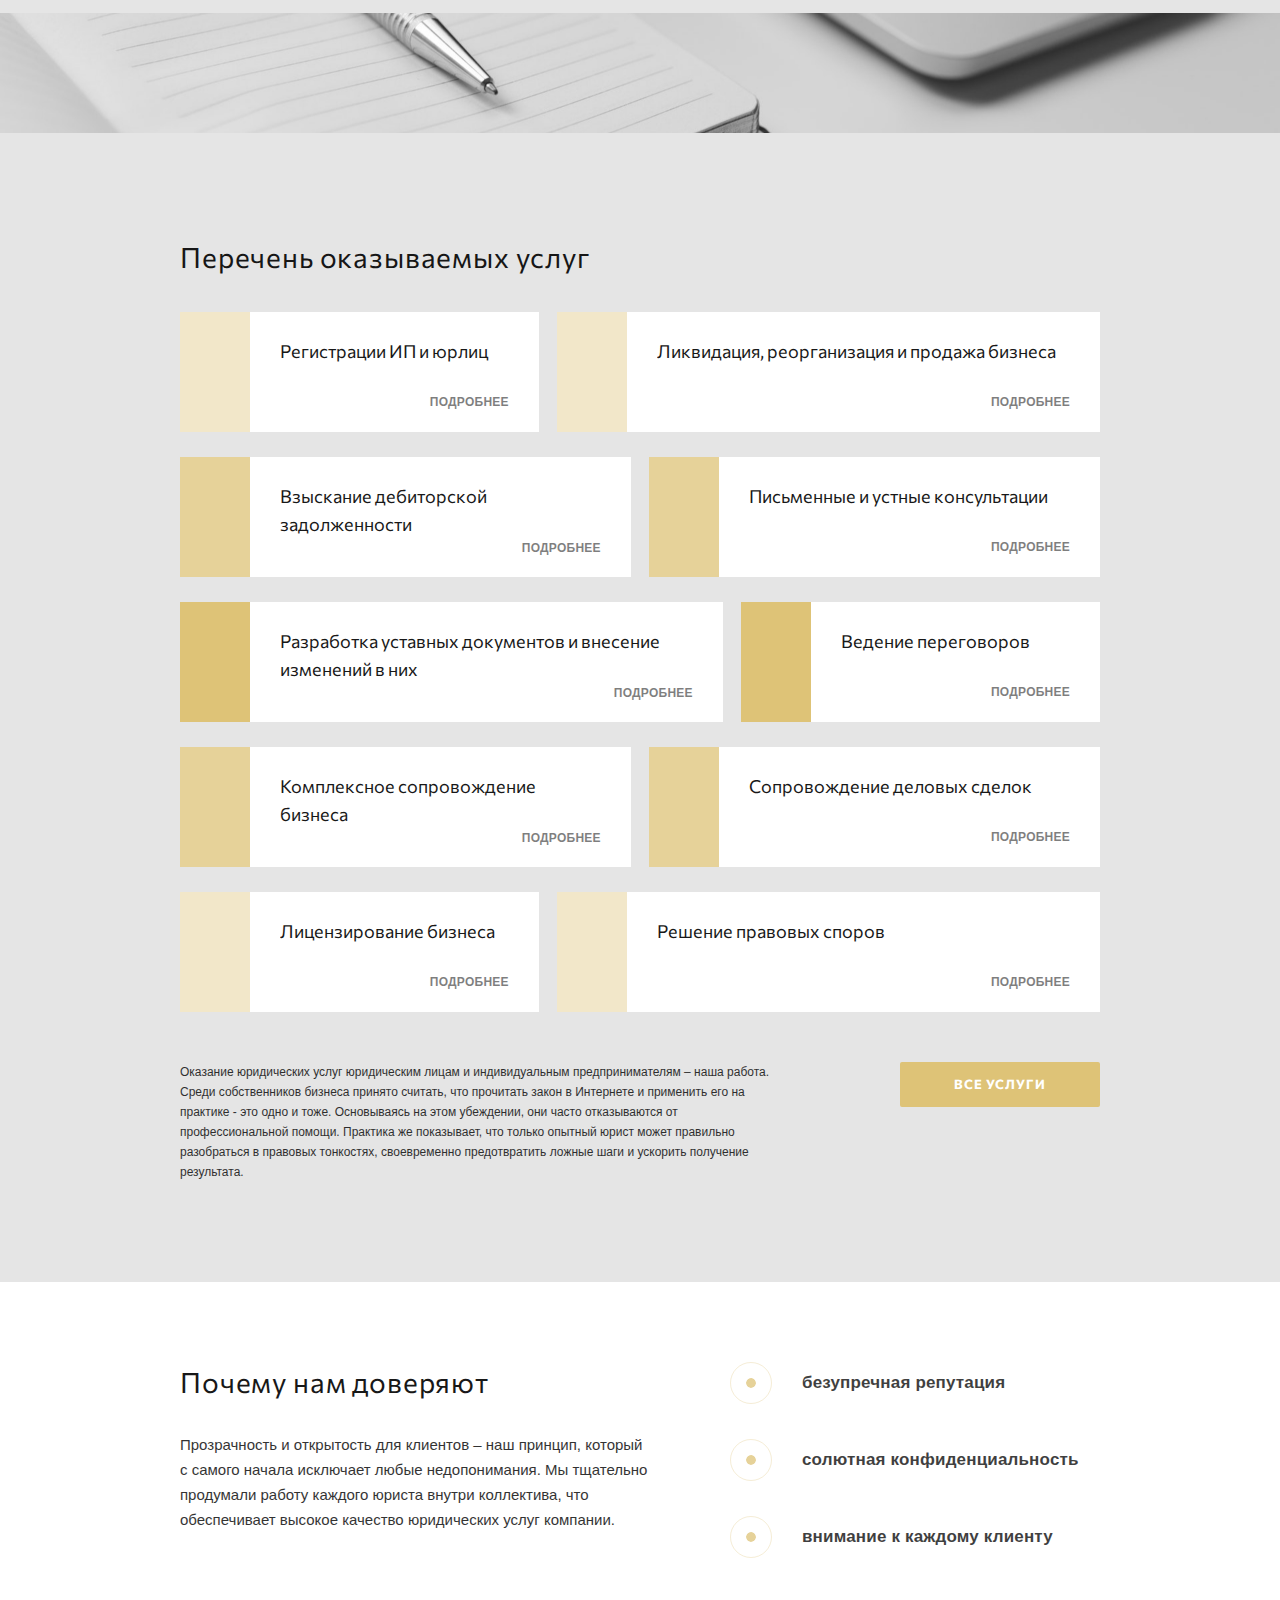
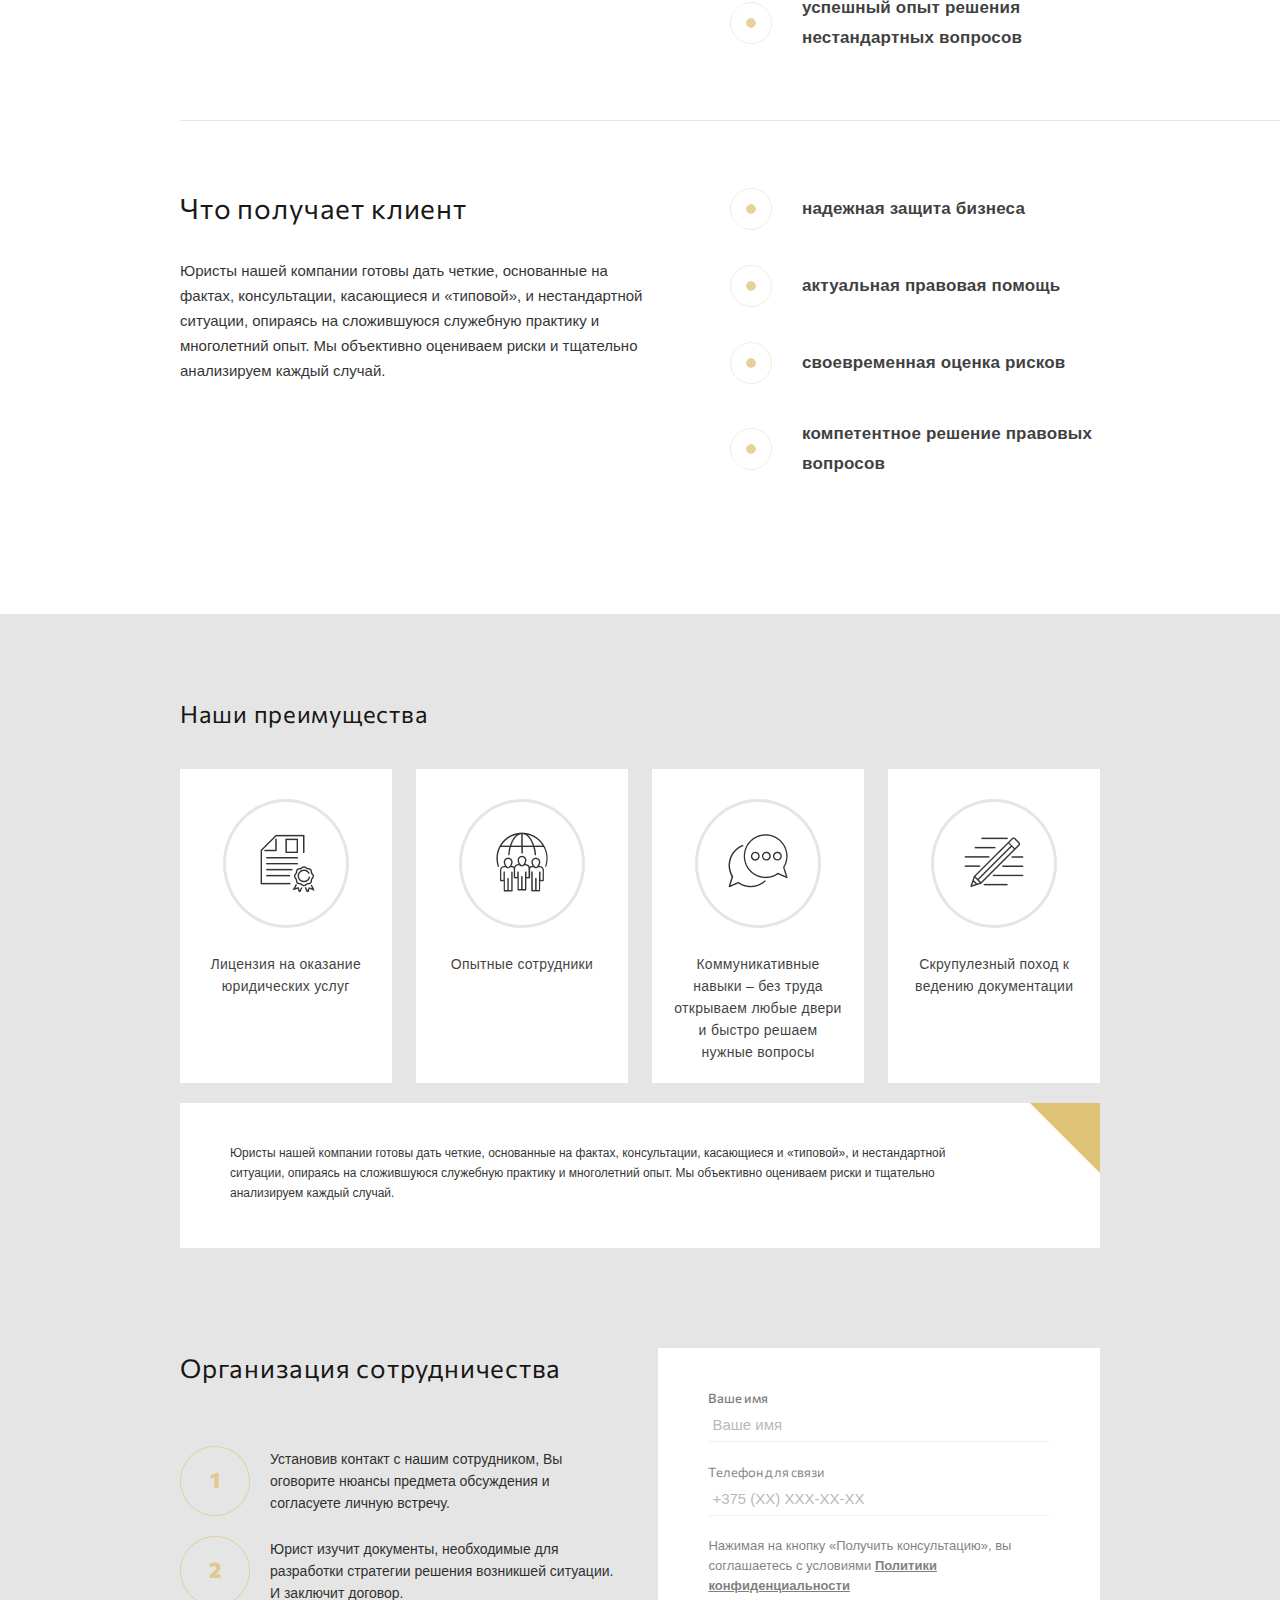
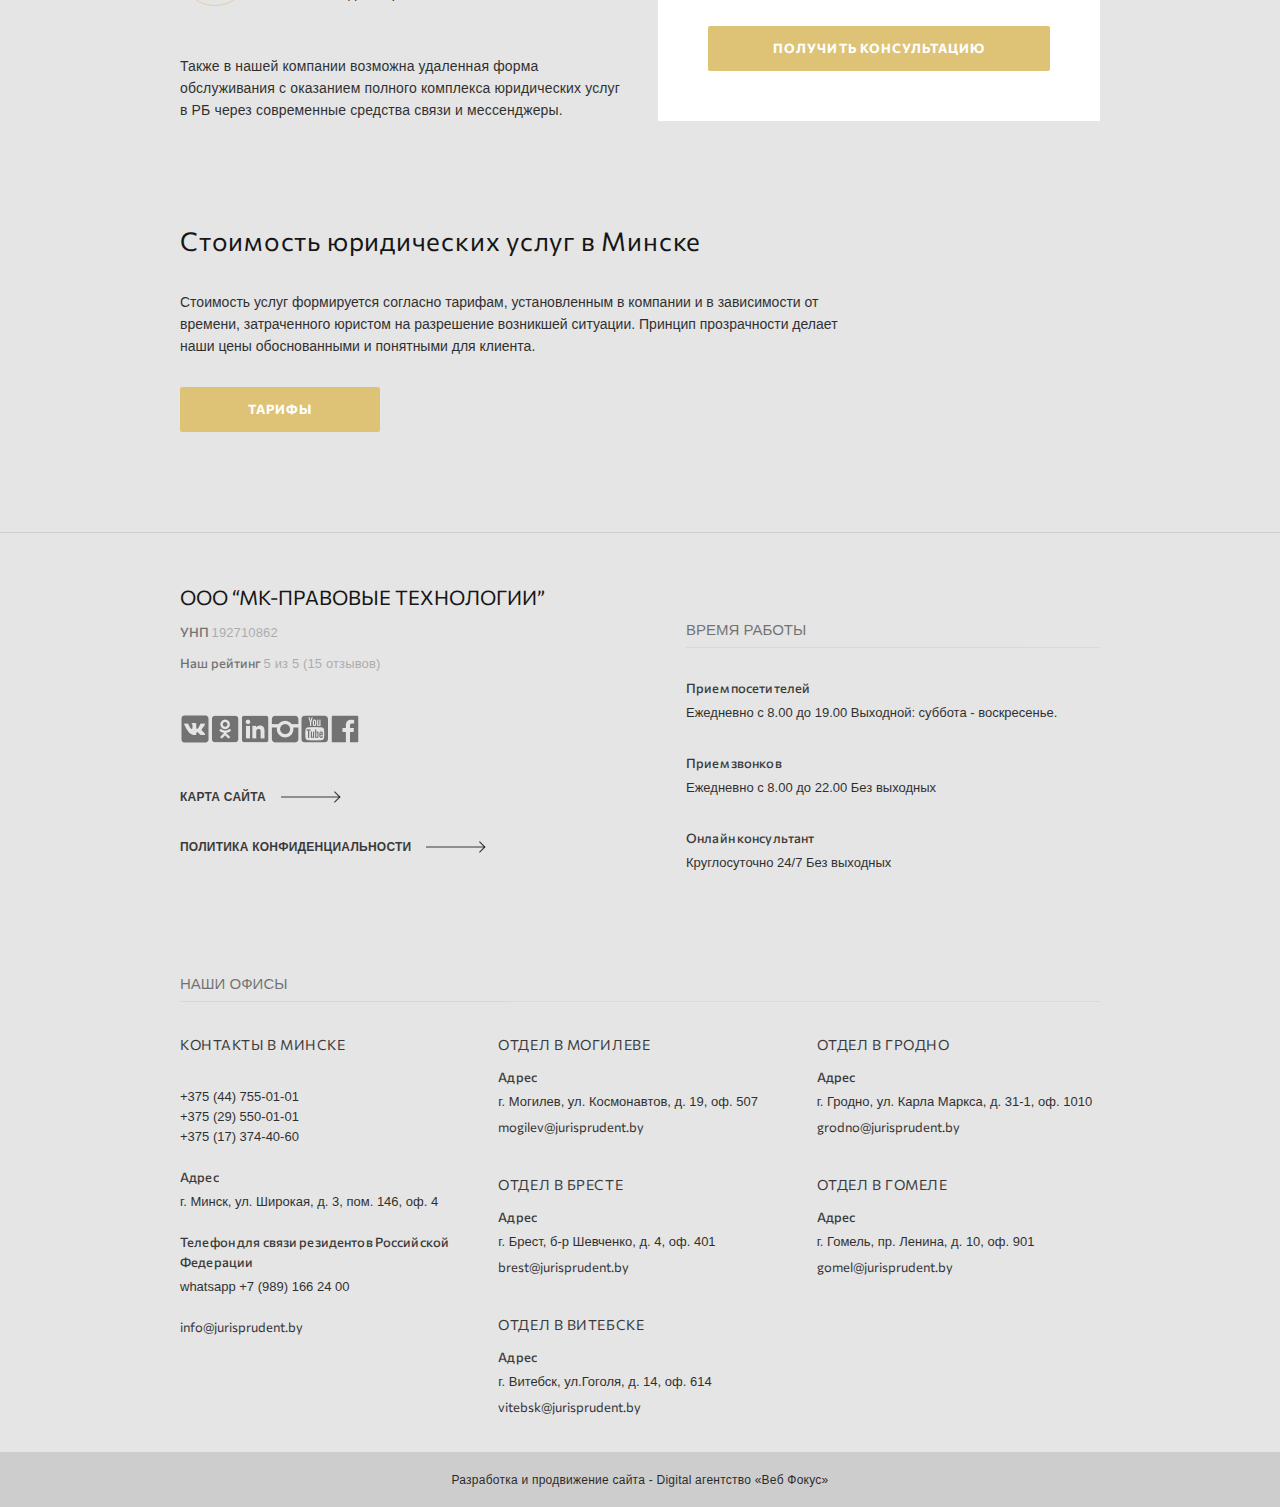
==== commit 37782db1: "create: added adaptive" ====
--- a/index.html
+++ b/index.html
@@ -12,7 +12,7 @@
 </head>
   <body>
         <!-- ------------------Начало шапки сайта------------------ -->
-    <header class="navbar">
+    <header class="navbar navbar-mobile-fixed">
       <div class="container">
         <div class="navbar-top">
               <div class="language">
@@ -52,31 +52,36 @@
                 />
               </a>
               <ul class="navbar-menu">
-                <li class="navbar-menu__item">
+                <li class="navbar-menu__item navbar-menu__item--mobile--visible">
                   <a href="#" class="navbar-menu__link">Главная</a>
                 </li>
-                <li class="navbar-menu__item">
+                <li class="navbar-menu__item navbar-menu__item--mobile--visible">
                   <a href="#hotel" class="navbar-menu__link">О нас</a>
                 </li>
-                <li class="navbar-menu__item">
+                <li class="navbar-menu__item navbar-menu__item--mobile--visible">
                   <a href="#activities" class="navbar-menu__link">Услуги</a>
                 </li>
-                <li class="navbar-menu__item">
+                <li class="navbar-menu__item navbar-menu__item--mobile--visible">
                   <a href="#" class="navbar-menu__link">Тарифы</a>
                 </li>
-                <li class="navbar-menu__item">
+                <li class="navbar-menu__item navbar-menu__item--mobile--visible">
                   <a href="#" class="navbar-menu__link">Инфоцентр</a>
                 </li>
-                <li class="navbar-menu__item">
+                <li class="navbar-menu__item navbar-menu__item--mobile--visible">
                   <a href="#" class="navbar-menu__link">Контакты</a>
                 </li>
-                <li class="navbar-menu__item">
+                <li class="navbar-menu__item navbar-menu__item--mobile--visible">
                   <a href="#" class="navbar-menu__link">
                     <img src="img/header/search.svg" alt="icon: search">
                   </a>
                 </li>
               </ul>
               <!-- navbar-menu -->
+              <button class="menu-button navbar-menu-button">
+                <span class="menu-button__line"></span>
+                <span class="menu-button__line"></span>
+                <span class="menu-button__line"></span>
+              </button>
             </div>
             <!-- /.navbar-bottom-wrapper -->
           </div>
@@ -538,7 +543,7 @@
             <!-- /.services-card -->
             <div class="services-card services-card-5">    
               <div class="services-card-sticker"></div>      
-              <span class="services-card-title">Разработка уставных документов и внесение <br> изменений в них</span>
+              <span class="services-card-title">Разработка уставных документов и внесение изменений в них</span>
               <a class="services-card-link" href="#">Подробнее</a>
             </div>
             <!-- /.services-card -->
--- a/css/style.css
+++ b/css/style.css
@@ -167,6 +167,10 @@
 
 .logo-image {
   width: 100%;
+}
+
+.menu-button {
+  display: none;
 }
 
 .articles {
@@ -1636,14 +1640,17 @@
     padding-top: 100px;
   }
   .slider-button-prev {
-    left: 170px;
+    left: 15%;
   }
   .slider-button-next {
-    left: 240px;
+    left: 25%;
   }
   .advantages {
     -webkit-transform: translateY(-20%);
             transform: translateY(-20%);
+  }
+  .advantages-card {
+    width: 23%;
   }
   .introduction-text {
     padding: 35px 50px 35px;
@@ -1698,6 +1705,12 @@
   .reviews-text {
     font-size: 12px;
     line-height: 20px;
+    overflow: hidden;
+    text-overflow: ellipsis;
+    display: -webkit-box;
+    -webkit-line-clamp: 10;
+    -webkit-box-orient: vertical;
+    margin-bottom: 10px;
   }
   .partners {
     padding-bottom: 50px;
@@ -1851,12 +1864,6 @@
   }
   .articles-slide {
     padding-top: 85px;
-  }
-  .slider-button-prev {
-    left: 70px;
-  }
-  .slider-button-next {
-    left: 120px;
   }
   .advantages-card {
     padding-top: 30px;
@@ -1930,7 +1937,7 @@
   }
   .gallery-container {
     width: 100%;
-    height: 330px;
+    height: 100%;
   }
   .reviews-title {
     font-size: 22px;
@@ -2030,10 +2037,13 @@
     margin-bottom: 20px;
   }
   .excellence-paragraph {
-    max-width: 550px;
+    max-width: 95%;
   }
   .excellence-text {
     padding: 25px;
+  }
+  .excellence-sticker {
+    width: 10%;
   }
   .cooperation-title {
     font-size: 22px;
@@ -2125,6 +2135,9 @@
 }
 
 @media (max-width: 767px) {
+  body {
+    padding-top: 145px;
+  }
   .container {
     max-width: 576px;
     width: 92%;
@@ -2148,6 +2161,70 @@
   .navbar-menu {
     display: none;
   }
+  .navbar-menu__item--mobile--visible {
+    font-size: 16px;
+    margin-bottom: 20px;
+  }
+  .navbar-menu--visible {
+    display: block;
+    position: fixed;
+    left: 0;
+    top: 145px;
+    right: 0;
+    bottom: 0;
+    background-color: #fff;
+    text-align: center;
+    width: 100%;
+    overflow: scroll;
+  }
+  .navbar-mobile-fixed {
+    position: fixed;
+    left: 0;
+    top: 0;
+    right: 0;
+    z-index: 99;
+  }
+  .navbar-bottom {
+    padding-top: 0;
+  }
+  .navbar-bottom-wrapper {
+    display: -webkit-box;
+    display: -ms-flexbox;
+    display: flex;
+    -webkit-box-align: center;
+        -ms-flex-align: center;
+            align-items: center;
+    -webkit-box-pack: justify;
+        -ms-flex-pack: justify;
+            justify-content: space-between;
+  }
+  .menu-button {
+    display: -webkit-box;
+    display: -ms-flexbox;
+    display: flex;
+    width: 16px;
+    height: 11px;
+    padding: 0;
+    -webkit-box-align: center;
+        -ms-flex-align: center;
+            align-items: center;
+    -webkit-box-pack: justify;
+        -ms-flex-pack: justify;
+            justify-content: space-between;
+    -webkit-box-orient: vertical;
+    -webkit-box-direction: normal;
+        -ms-flex-direction: column;
+            flex-direction: column;
+    border: none;
+    background-color: #fff;
+    cursor: pointer;
+    outline: none;
+  }
+  .menu-button__line {
+    width: 16px;
+    height: 1px;
+    background-color: black;
+  }
   .articles-title {
     font-size: 22px;
     line-height: 30px;
@@ -2190,12 +2267,6 @@
   .slider-button {
     bottom: 7%;
   }
-  .slider-button-prev {
-    left: 30px;
-  }
-  .slider-button-next {
-    left: 70px;
-  }
   .introduction-text {
     padding: 20px;
   }
@@ -2218,7 +2289,27 @@
     height: 200px;
   }
   .reviews {
-    padding-top: 50px;
+    padding-top: 15%;
+  }
+  .reviews-card {
+    padding: 65px 20px 20px 20px;
+  }
+  .reviews-image {
+    width: 100%;
+    height: 25%;
+    -o-object-fit: cover;
+       object-fit: cover;
+  }
+  .reviews-profession {
+    margin-top: 15px;
+  }
+  .reviews-name {
+    font-size: 21px;
+    line-height: 30px;
+    margin-bottom: 10px;
+  }
+  .reviews-text {
+    -webkit-line-clamp: 6;
   }
   .partners-text {
     -webkit-box-orient: vertical;
@@ -2301,3 +2392,128 @@
     width: 100%;
   }
 }
+
+@media (max-width: 576px) {
+  .directions-button {
+    width: 100%;
+  }
+  .gallery {
+    height: 100%;
+    padding-bottom: 15px;
+  }
+  .gallery-button-prev {
+    left: 10px;
+  }
+  .gallery-button-next {
+    right: 10px;
+  }
+  .reviews {
+    padding-top: 15px;
+  }
+  .reviews-slide {
+    -webkit-box-orient: vertical;
+    -webkit-box-direction: normal;
+        -ms-flex-direction: column;
+            flex-direction: column;
+  }
+  .reviews-card {
+    max-width: 100%;
+    margin-bottom: 20px;
+  }
+  .reviews-text {
+    -webkit-line-clamp: 2;
+  }
+  .reviews-button-all {
+    width: 100%;
+    margin-top: 20px;
+  }
+  .reviews-button-prev {
+    left: 20%;
+  }
+  .reviews-button-next {
+    right: 20%;
+  }
+  .reviews-pagination {
+    display: none;
+  }
+  .partners-button {
+    width: 100%;
+  }
+  .stickers-card {
+    -webkit-box-orient: vertical;
+    -webkit-box-direction: normal;
+        -ms-flex-direction: column;
+            flex-direction: column;
+  }
+  .stickers-card-3 .stickers-title {
+    width: 100%;
+  }
+  .stickers-card-3 .stickers-text {
+    width: 100%;
+  }
+  .stickers-title {
+    width: 100%;
+  }
+  .stickers-text {
+    width: 100%;
+  }
+  .services-description-button {
+    width: 100%;
+  }
+  .excellence-name {
+    height: 100%;
+  }
+  .price-button {
+    width: 100%;
+  }
+  .footer-requisites-arrow {
+    display: none;
+  }
+  .footer-offices-blocks {
+    -ms-flex-wrap: wrap;
+        flex-wrap: wrap;
+  }
+}
+
+@media (max-width: 360px) {
+  .articles-slide {
+    padding-top: 20px;
+  }
+  .articles-image {
+    height: 60%;
+  }
+  .articles-title {
+    width: 80%;
+    font-size: 20px;
+    line-height: 28px;
+    margin-bottom: 10px;
+  }
+  .articles-description {
+    width: 70%;
+    font-size: 12px;
+    line-height: 20px;
+  }
+  .articles-button {
+    position: absolute;
+    bottom: 20%;
+    width: 100%;
+  }
+  .slider-button-prev {
+    left: 40%;
+  }
+  .slider-button-next {
+    left: 60%;
+  }
+  .directions-card {
+    width: 100%;
+  }
+  .footer-requisites {
+    width: 100%;
+  }
+  .footer-time {
+    width: 100%;
+  }
+  .footer-title {
+    margin-top: 20px;
+  }
+}
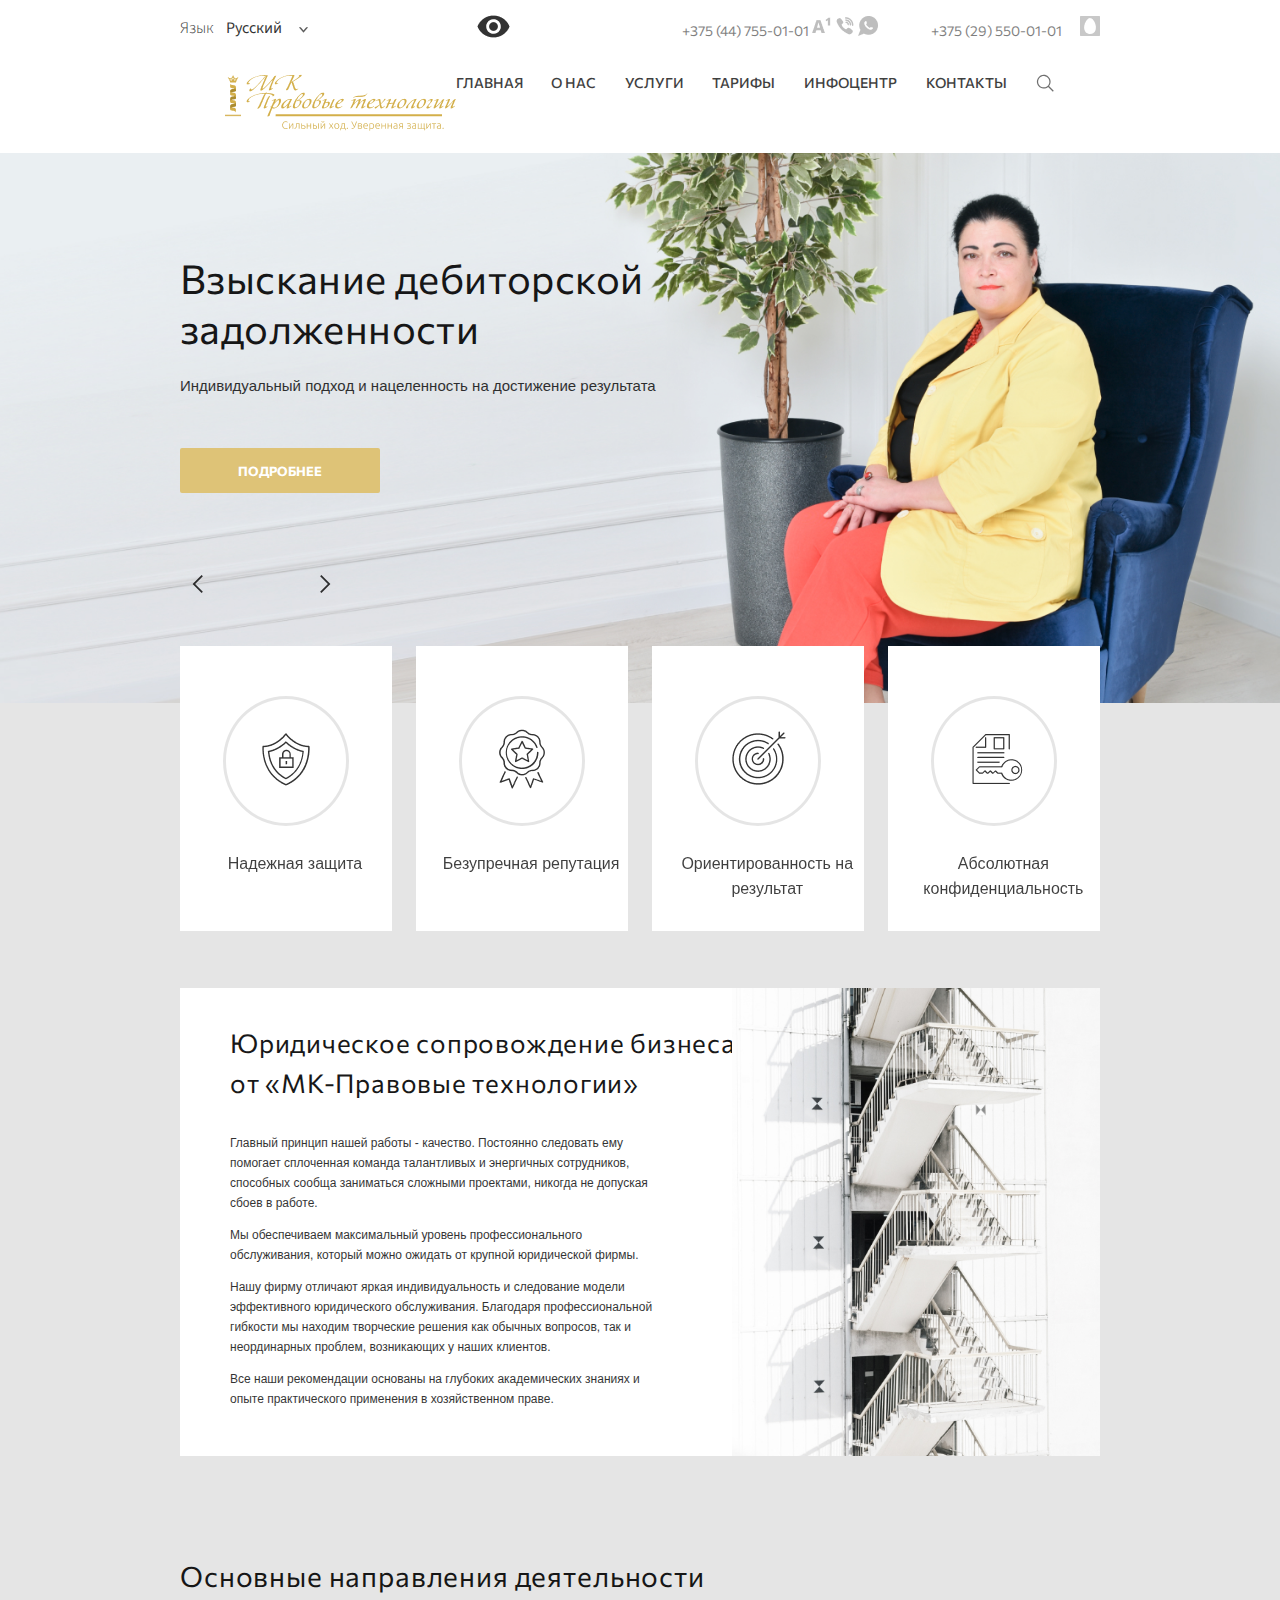
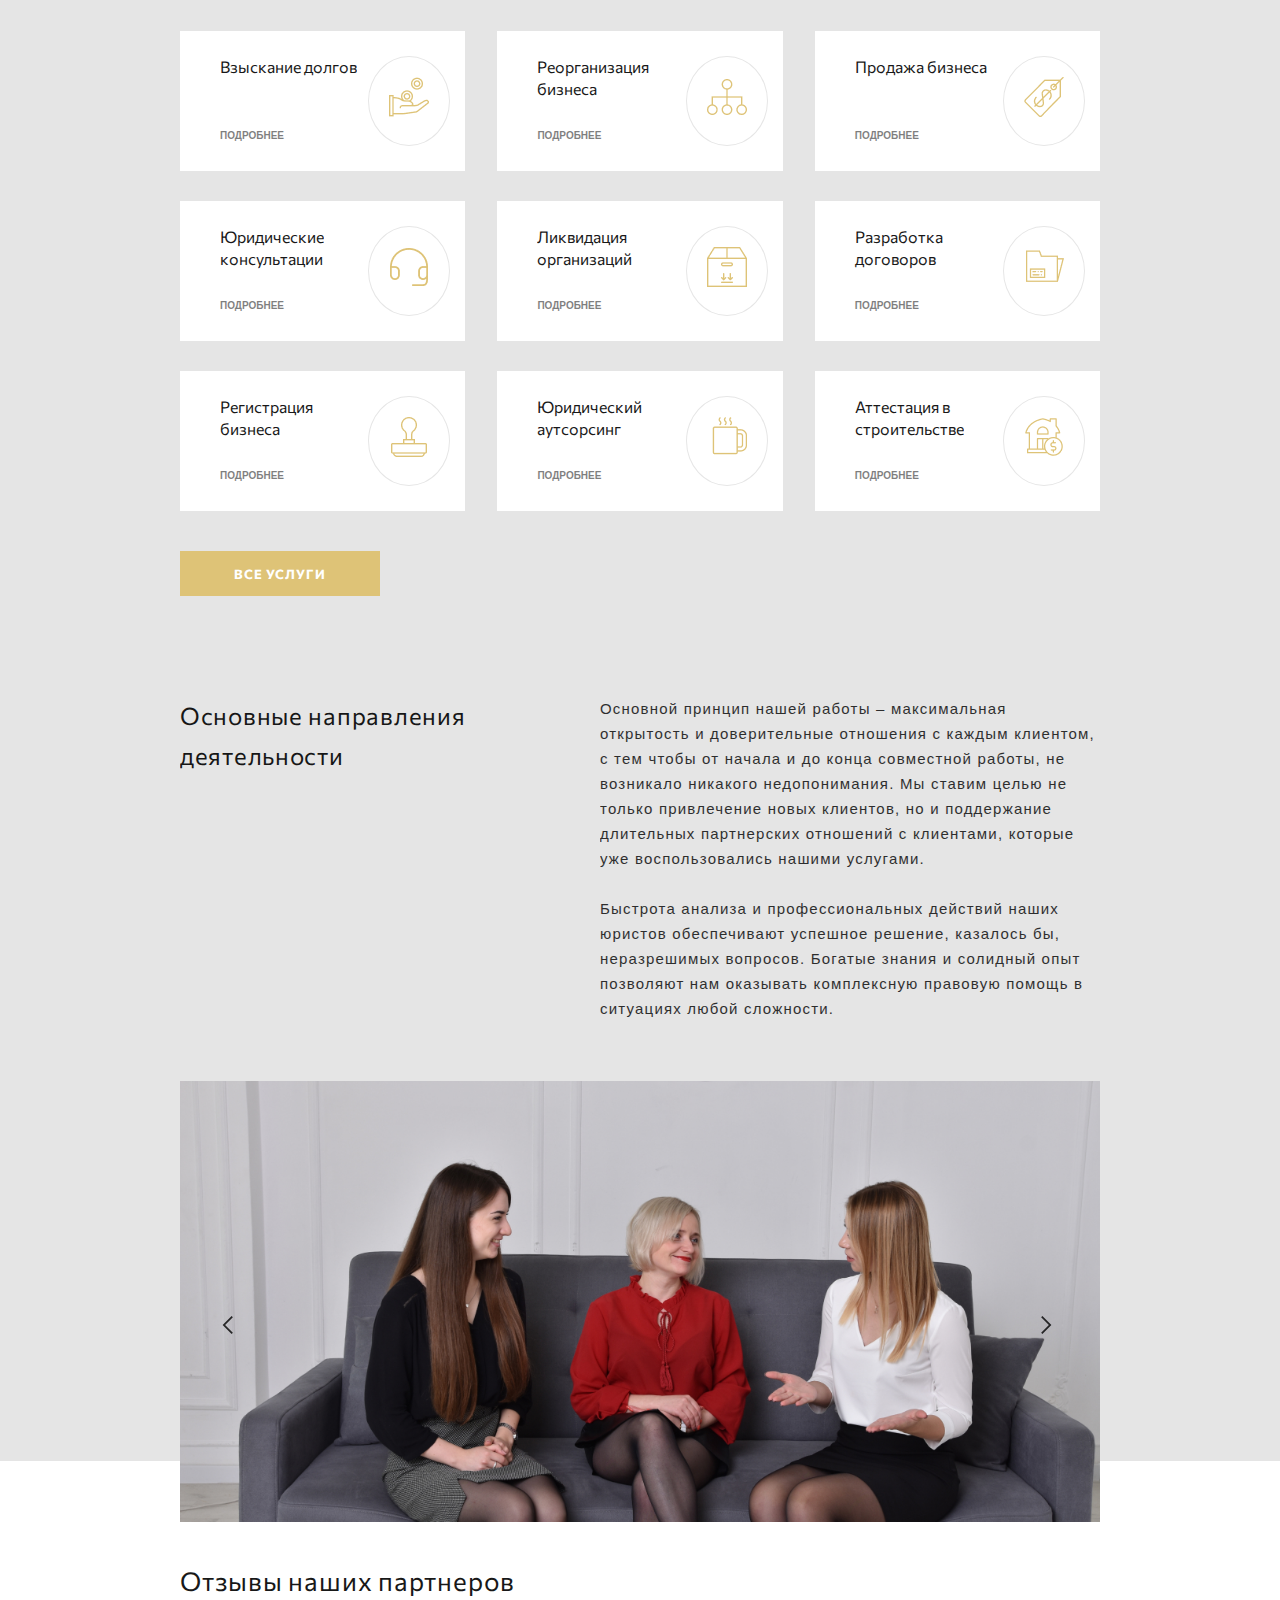
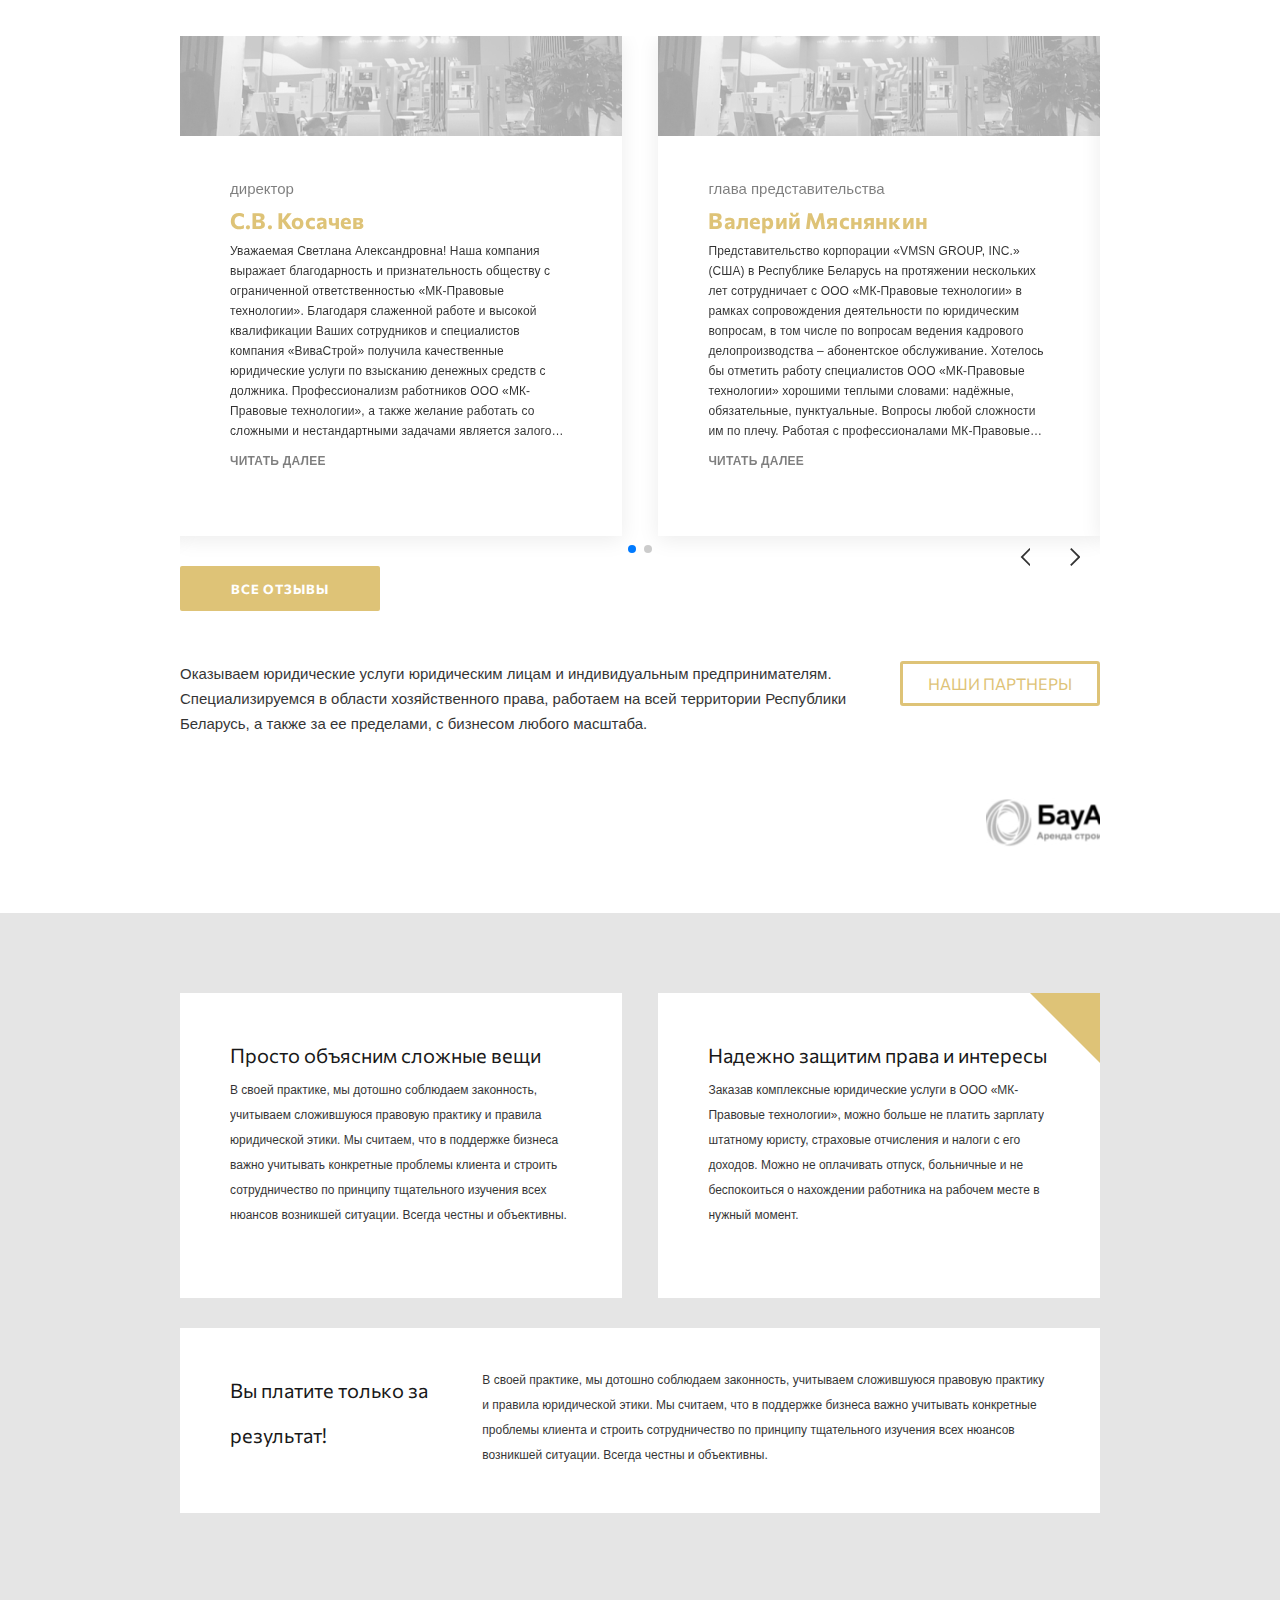
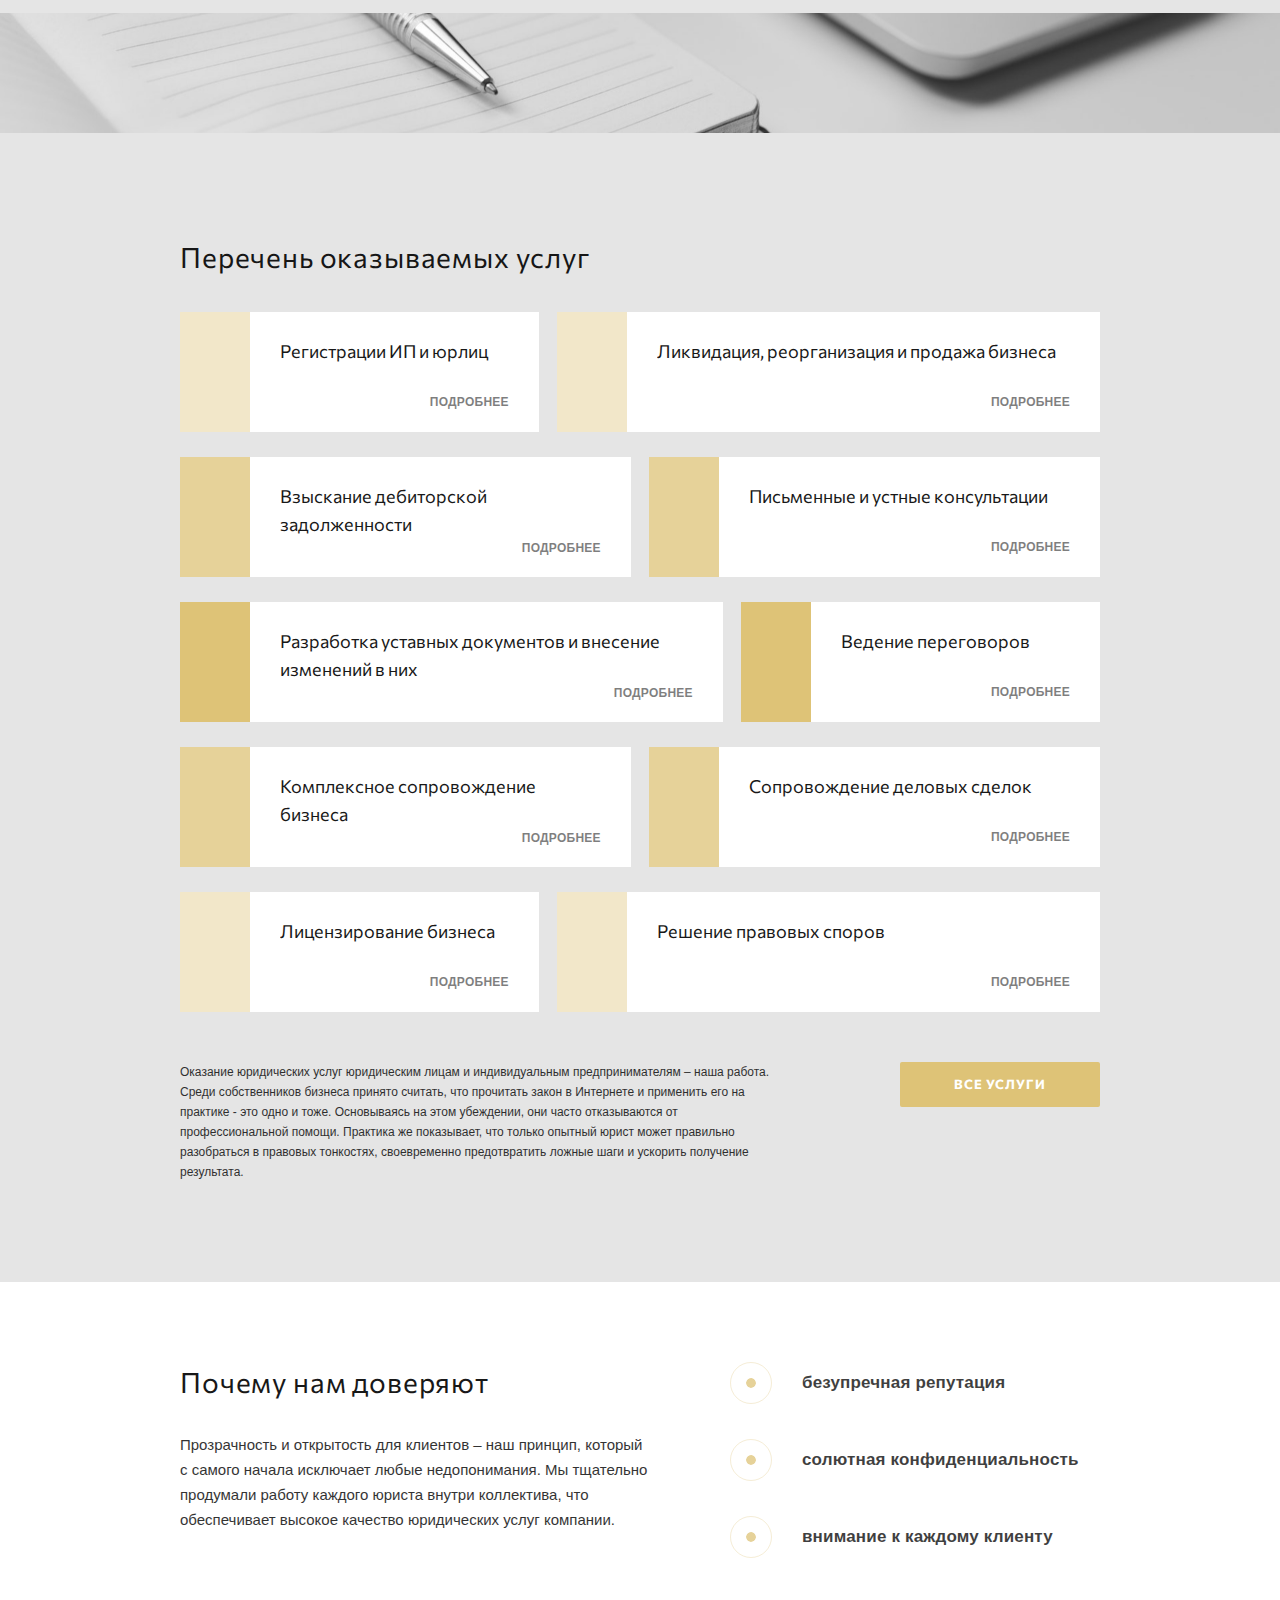
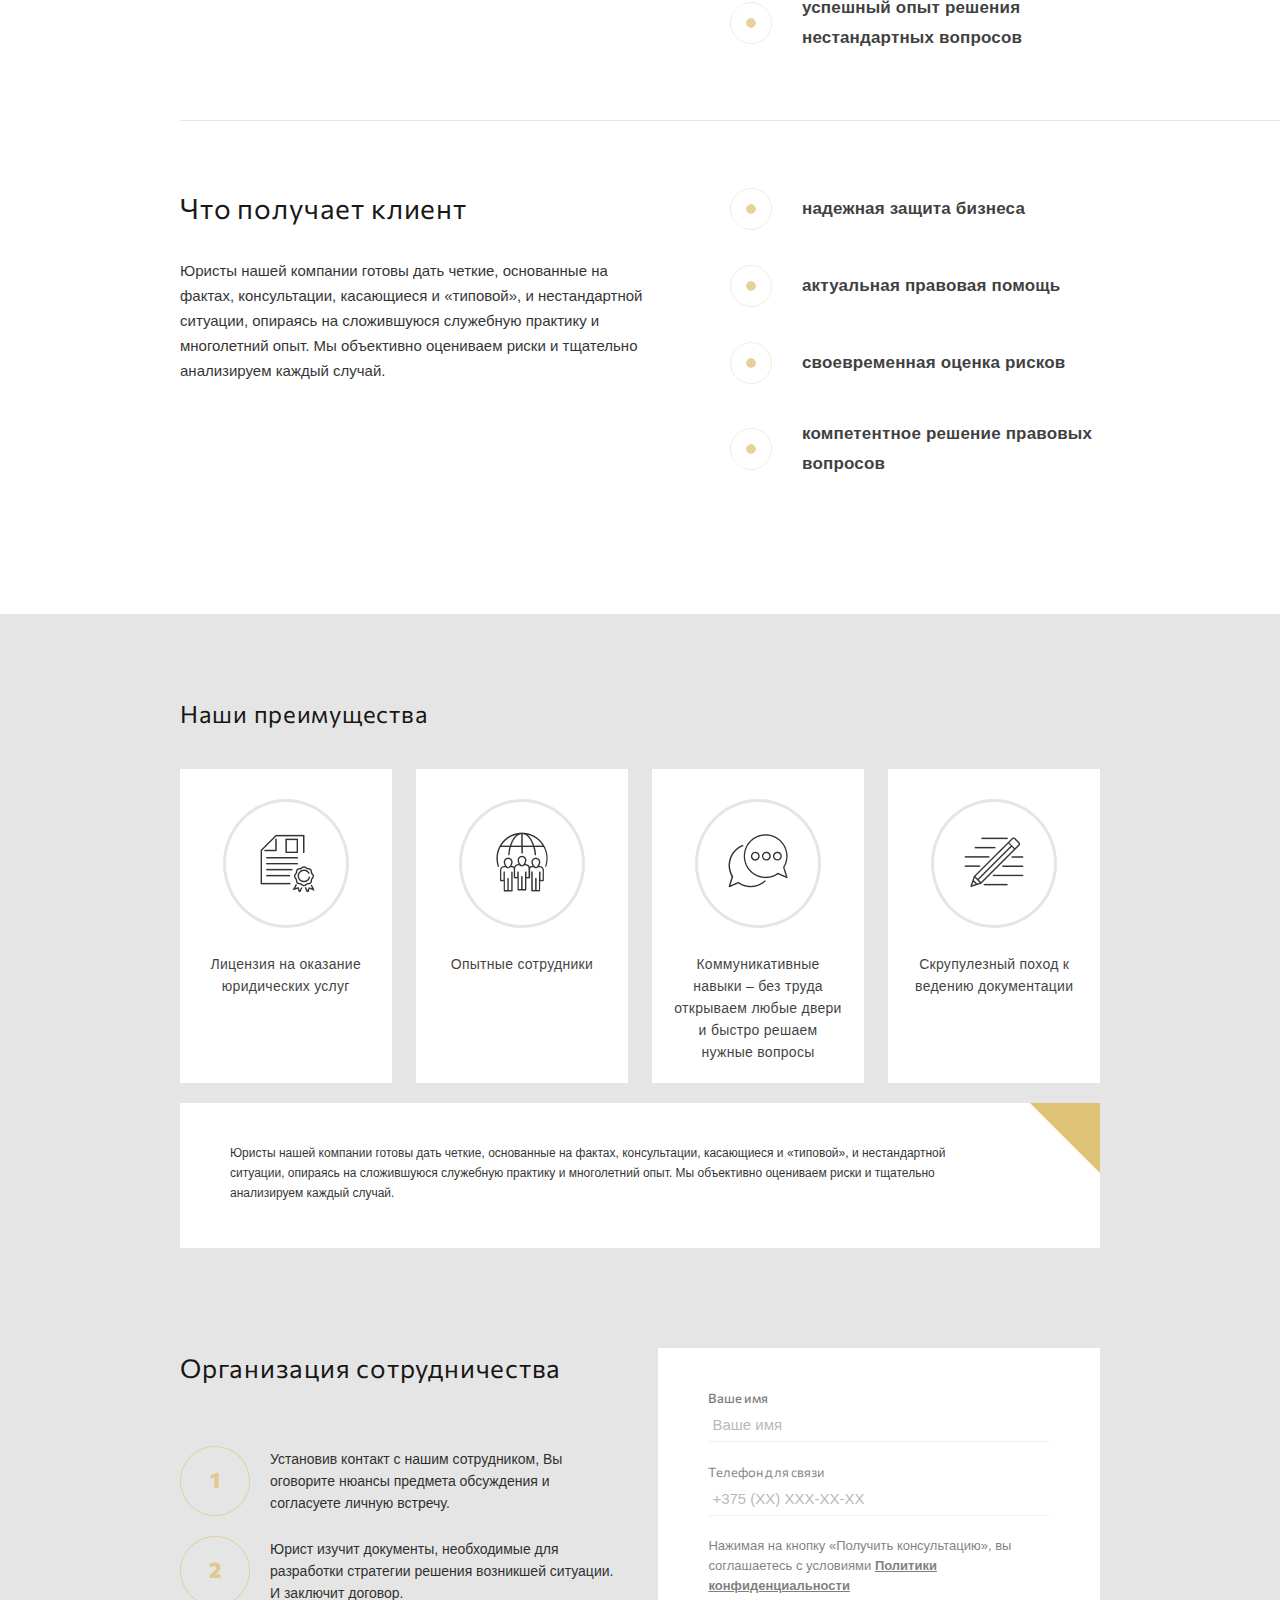
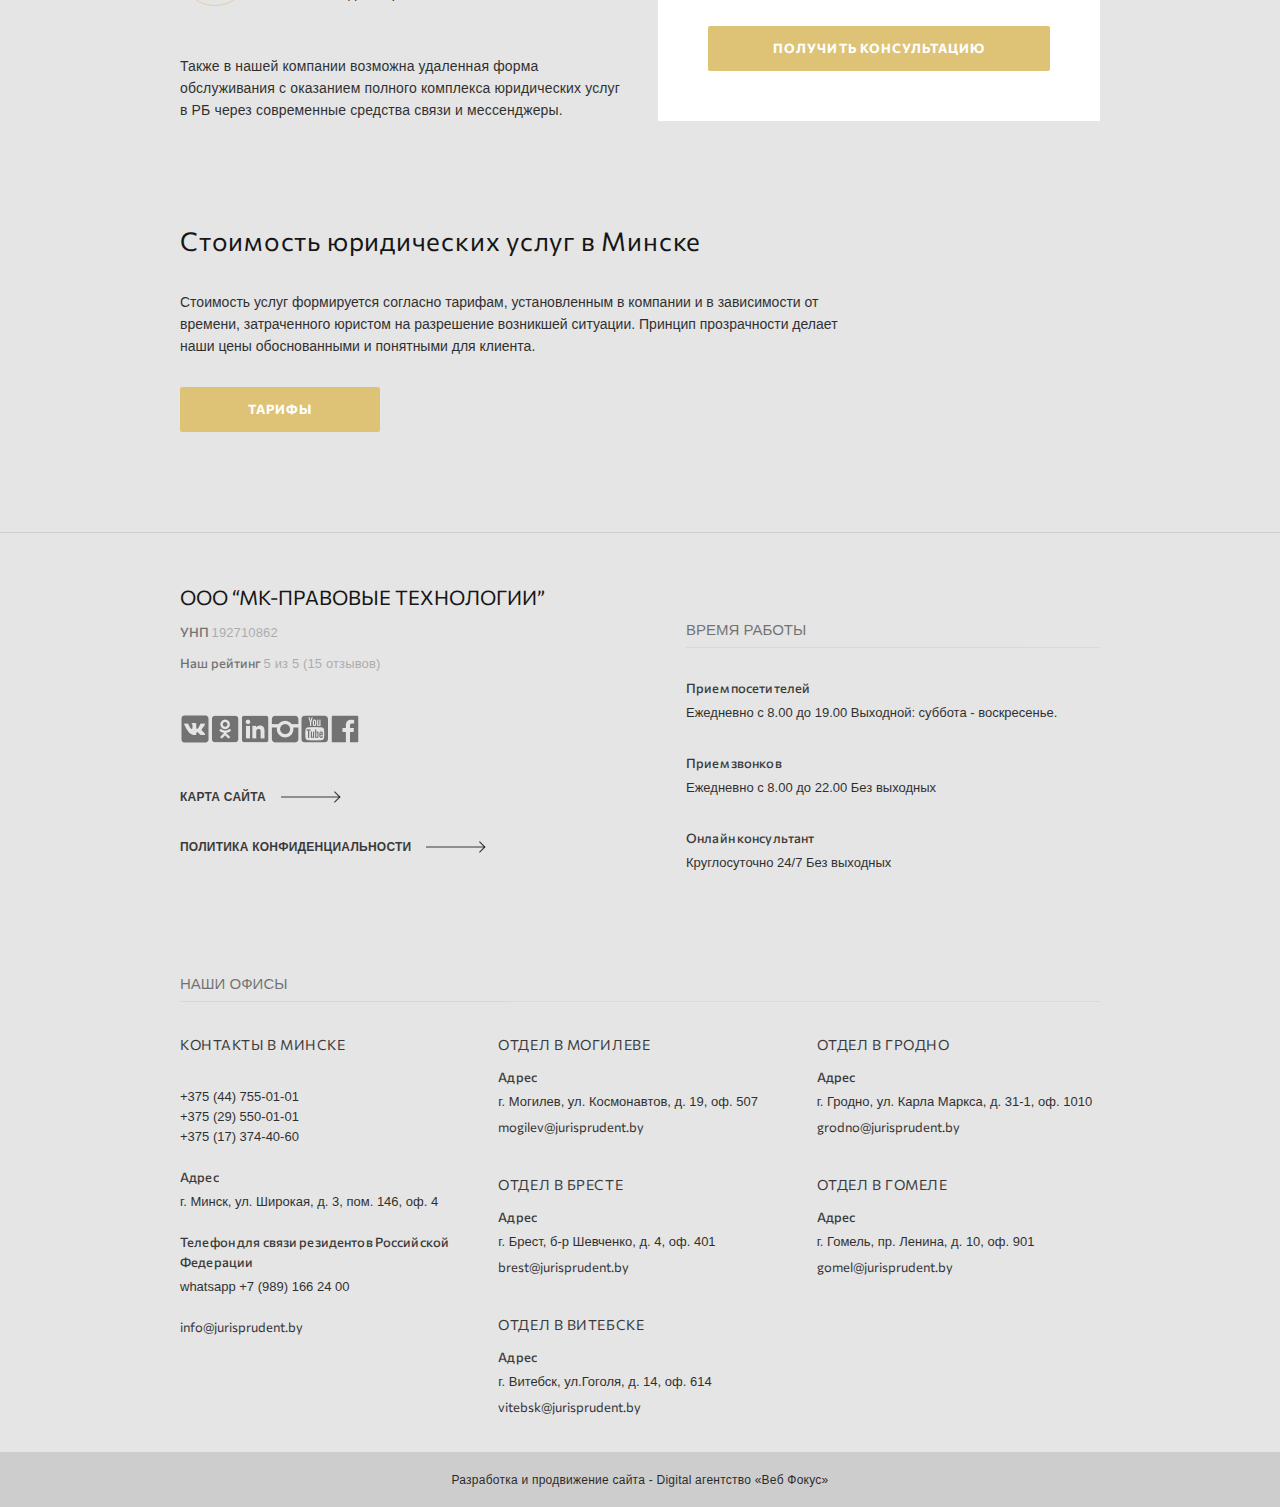
==== commit b7e99c21: "crate: addede phone and email links" ====
--- a/index.html
+++ b/index.html
@@ -28,13 +28,21 @@
                 </a>
               <div class="contacts">
                 <div>
-                  <span class="contacts-number-1">+375 (44) 755-01-01</span>
+                  <span class="contacts-number-1">
+                    <a href="+375 (44) 755-01-01" class="contacts-link">
+                    +375 (44) 755-01-01
+                    </a>
+                  </span>
                   <img class="contacts-a1" src="img/header/a1.png" alt="logo: a1">
                   <img class="contacts-viber" src="img/header/viber.png" alt="logo: viber">
                   <img class="contacts-whatsapp" src="img/header/whatsapp.png" alt="logo: whatsapp">
                 </div>
                 <div>
-                  <span class="contacts-number-2">+375 (29) 550-01-01</span>
+                  <span class="contacts-number-2">
+                    <a href="+375 (29) 550-01-01" class="contacts-link">
+                    +375 (29) 550-01-01
+                    </a>
+                  </span>
                   <img class="contacts-mts" src="img/header/mts.png" alt="logo: mts">
                 </div>
               </div>
@@ -824,40 +832,75 @@
               <div class="footer-offices-block footer-offices-block-margin">
                 <h3 class="footer-title-2 footer-title-2-bottom">Контакты в Минске</h3>
                 <p class="footer-text footer-text-margin-20">
-                  +375 (44) 755-01-01 <br>
-                  +375 (29) 550-01-01 <br>
-                  +375 (17) 374-40-60</p>
+                  <a href="+375 (44) 755-01-01" class="footer-text-link">
+                    +375 (44) 755-01-01 <br>
+                  </a>
+                  <a href="+375 (29) 550-01-01" class="footer-text-link">
+                    +375 (29) 550-01-01 <br>
+                  </a>
+                  <a href="+375 (17) 374-40-60" class="footer-text-link">
+                    +375 (17) 374-40-60
+                  </a>
+                </p>
                 <h4 class="footer-name">Адрес</h4>
                 <p class="footer-text footer-text-margin-20">г. Минск, ул. Широкая, д. 3, пом. 146, оф. 4</p>
                 <h4 class="footer-name">Телефон для связи резидентов Российской Федерации</h4>
-                <p class="footer-text footer-text-margin-20">whatsapp +7 (989) 166 24 00</p>
-                <span class="footer-email">info@jurisprudent.by</span>
+                <p class="footer-text footer-text-margin-20">whatsapp 
+                  <a href="+7 (989) 166 24 00" class="footer-text-link">
+                  +7 (989) 166 24 00
+                  </a>
+                </p>
+                <span class="footer-email">
+                  <a href="info@jurisprudent.by" class="footer-text-link">
+                  info@jurisprudent.by
+                  </a>
+                </span>
               </div>
               <!-- /.footer-offices-block -->
               <div class="footer-offices-block footer-offices-block-margin">
                 <h3 class="footer-title-2">Отдел в Могилеве</h3>
                 <h4 class="footer-name">Адрес</h4>
                 <p class="footer-text">г. Могилев, ул. Космонавтов, д. 19, оф. 507</p>
-                <span class="footer-email">mogilev@jurisprudent.by</span>
+                <span class="footer-email">
+                  <a href="mogilev@jurisprudent.by" class="footer-text-link">
+                  mogilev@jurisprudent.by
+                  </a>
+                </span>
                 <h3 class="footer-title-2">Отдел в Бресте</h3>
                 <h4 class="footer-name">Адрес</h4>
                 <p class="footer-text">г. Брест, б-р Шевченко, д. 4, оф. 401</p>
-                <span class="footer-email">brest@jurisprudent.by</span>
+                <span class="footer-email">
+                  <a href="brest@jurisprudent.by" class="footer-text-link">
+                  brest@jurisprudent.by
+                  </a>
+                </span>
                 <h3 class="footer-title-2">Отдел в Витебске</h3>
                 <h4 class="footer-name">Адрес</h4>
                 <p class="footer-text">г. Витебск, ул.Гоголя, д. 14, оф. 614</p>
-                <span class="footer-email">vitebsk@jurisprudent.by</span>
+                <span class="footer-email">
+                  <a href="vitebsk@jurisprudent.by" class="footer-text-link">
+                  vitebsk@jurisprudent.by
+                  </a>
+                </span>
               </div>
               <!-- /.footer-offices-block -->
               <div class="footer-offices-block">
                 <h3 class="footer-title-2">Отдел в Гродно</h3>
                 <h4 class="footer-name">Адрес</h4>
                 <p class="footer-text">г. Гродно, ул. Карла Маркса, д. 31-1, оф. 1010</p>
-                <span class="footer-email">grodno@jurisprudent.by</span>
+                <span class="footer-email">
+                  <a href="grodno@jurisprudent.by" class="footer-text-link">
+                  grodno@jurisprudent.by
+                  </a>
+                </span>
                 <h3 class="footer-title-2">Отдел в Гомеле</h3>
                 <h4 class="footer-name">Адрес</h4>
                 <p class="footer-text">г. Гомель, пр. Ленина, д. 10, оф. 901</p>
-                <span class="footer-email">gomel@jurisprudent.by</span>
+                <span class="footer-email">
+                  <a href="grodno@jurisprudent.by" class="footer-text-link">
+                  gomel@jurisprudent.by
+                  </a>
+                </span>
               </div>
               <!-- /.footer-offices-block -->
             </div>
--- a/css/style.css
+++ b/css/style.css
@@ -158,6 +158,11 @@
 .contacts-number-2 {
   width: 137px;
   margin-right: 15px;
+}
+
+.contacts-link {
+  text-decoration: none;
+  color: inherit;
 }
 
 .logo {
@@ -1581,6 +1586,11 @@
 
 .footer-text-margin-30 {
   margin-bottom: 30px;
+}
+
+.footer-text-link {
+  text-decoration: none;
+  color: inherit;
 }
 
 .footer-email {
@@ -2475,7 +2485,7 @@
   }
 }
 
-@media (max-width: 360px) {
+@media (max-width: 420px) {
   .articles-slide {
     padding-top: 20px;
   }
@@ -2496,7 +2506,8 @@
   .articles-button {
     position: absolute;
     bottom: 20%;
-    width: 100%;
+    width: 92%;
+    margin: auto;
   }
   .slider-button-prev {
     left: 40%;
@@ -2507,6 +2518,10 @@
   .directions-card {
     width: 100%;
   }
+  .cooperation-number {
+    width: 50px;
+    height: 50px;
+  }
   .footer-requisites {
     width: 100%;
   }
@@ -2516,4 +2531,7 @@
   .footer-title {
     margin-top: 20px;
   }
-}
+  .footer-bottom-link {
+    text-align: center;
+  }
+}
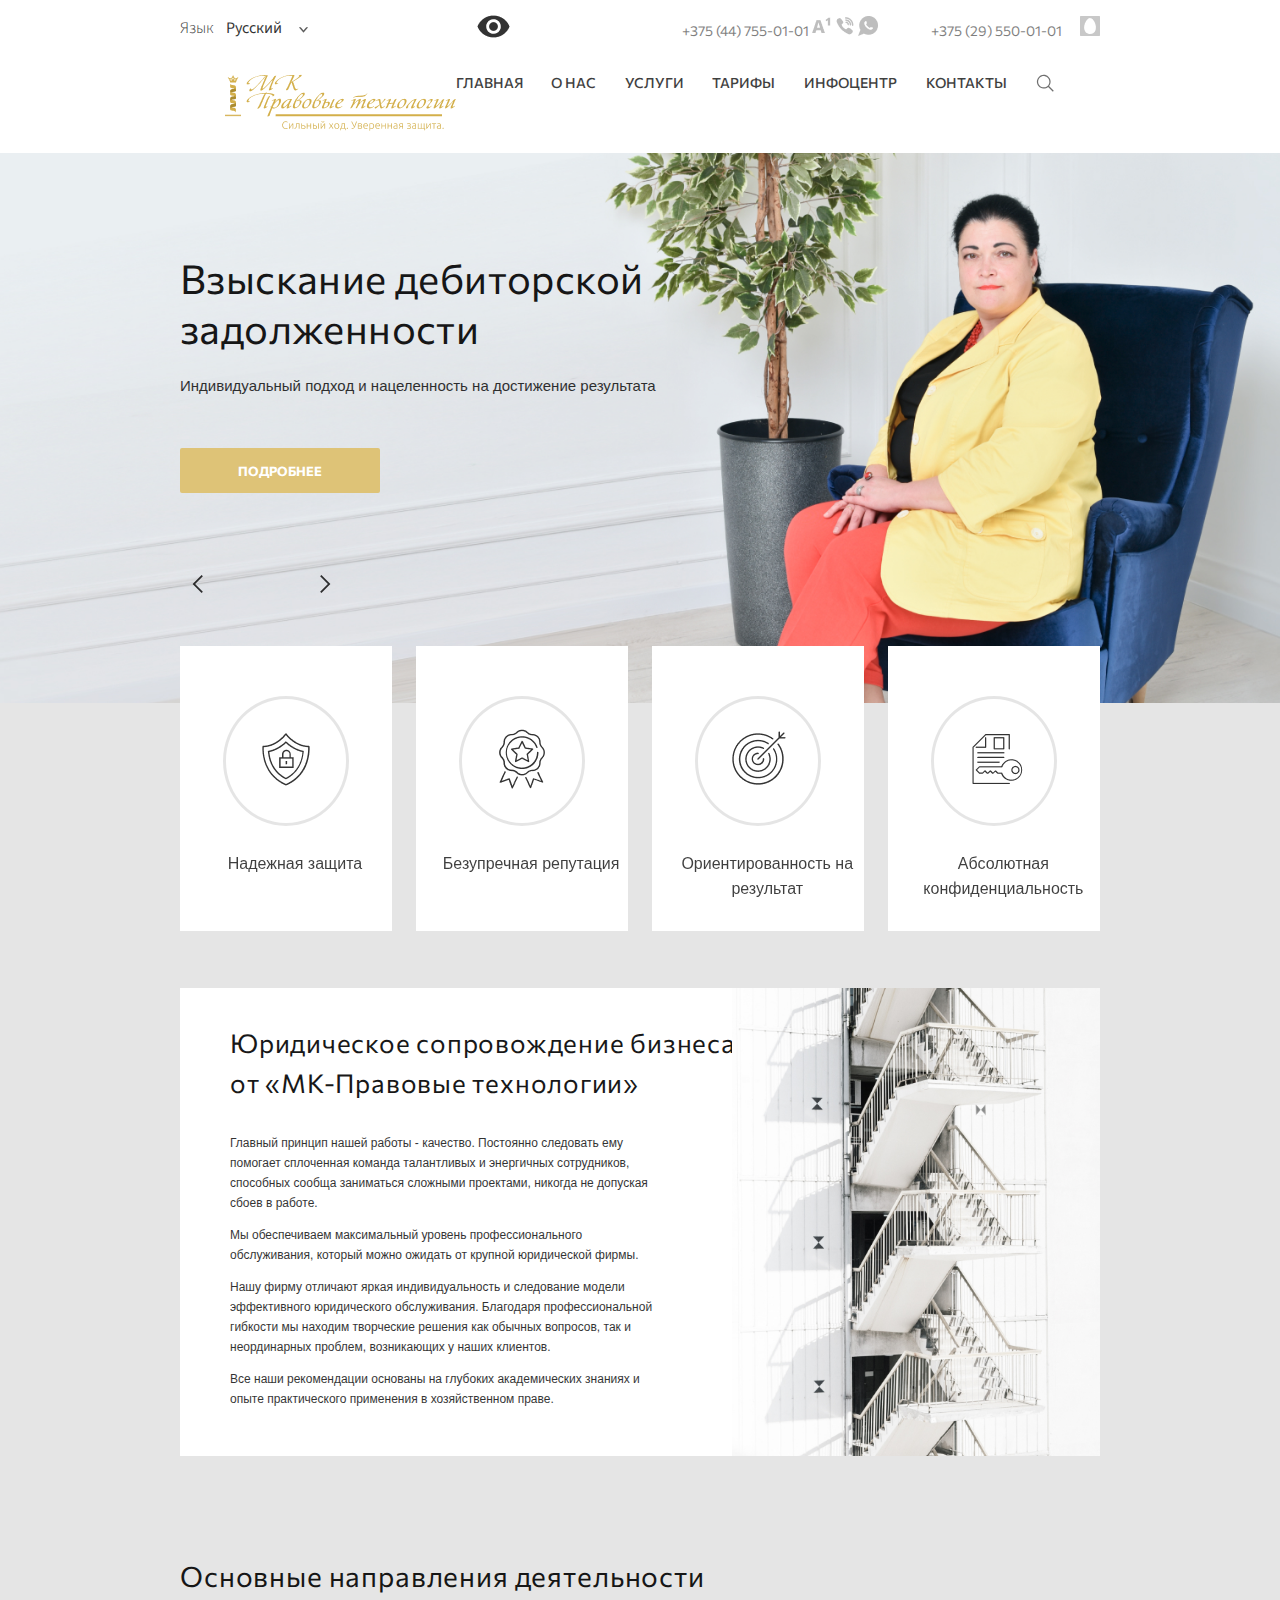
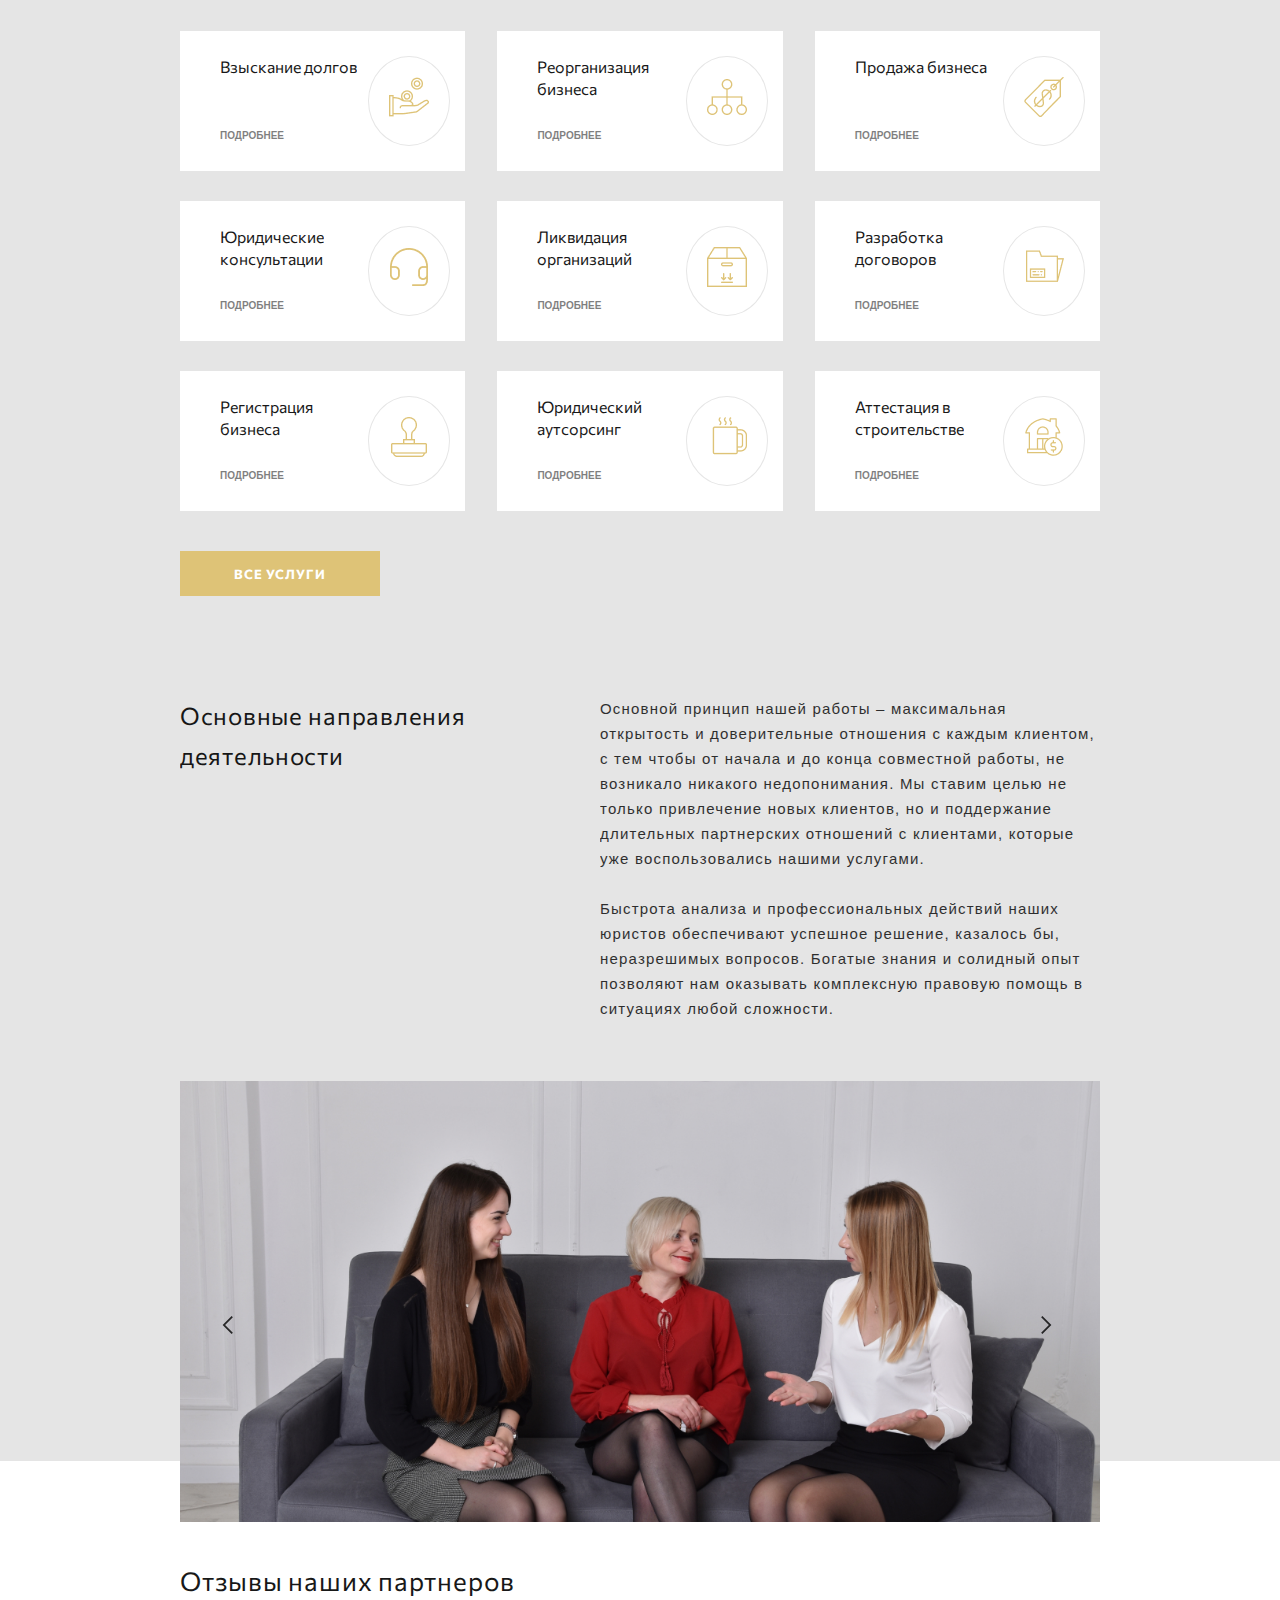
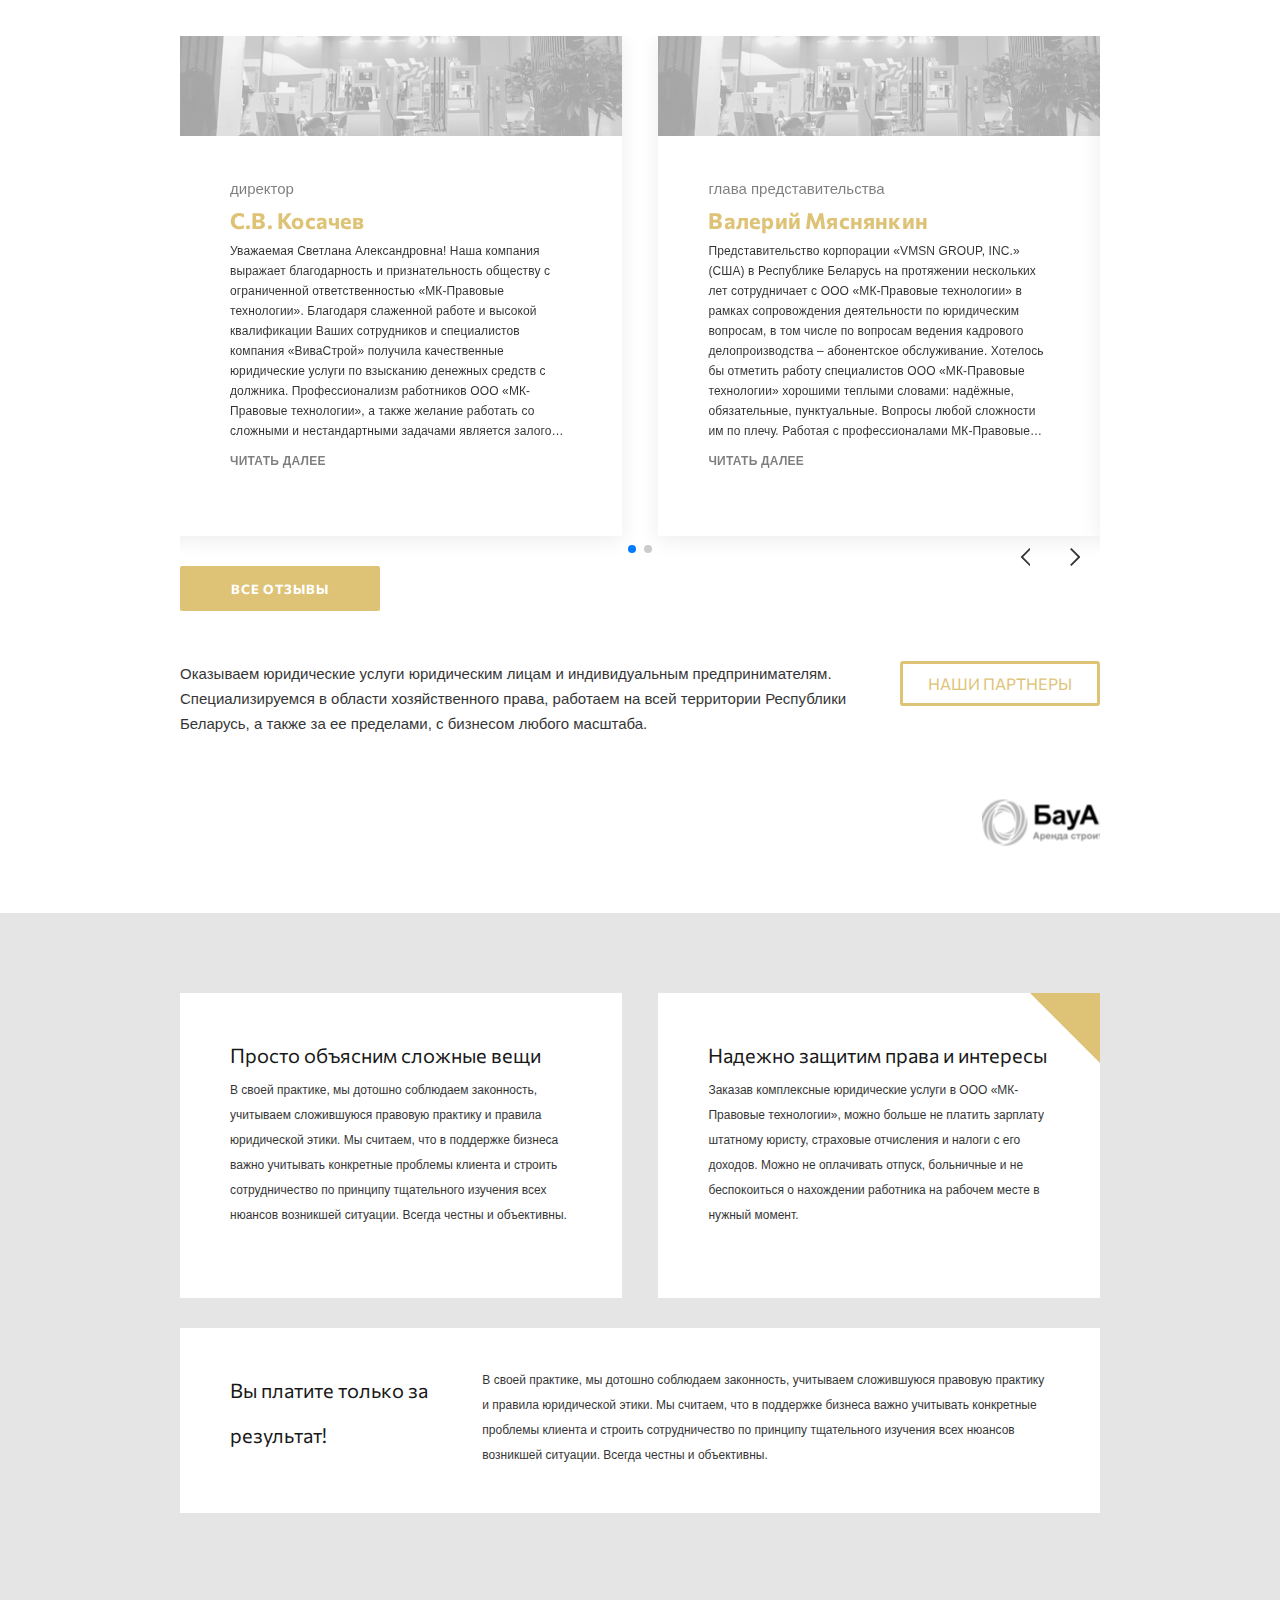
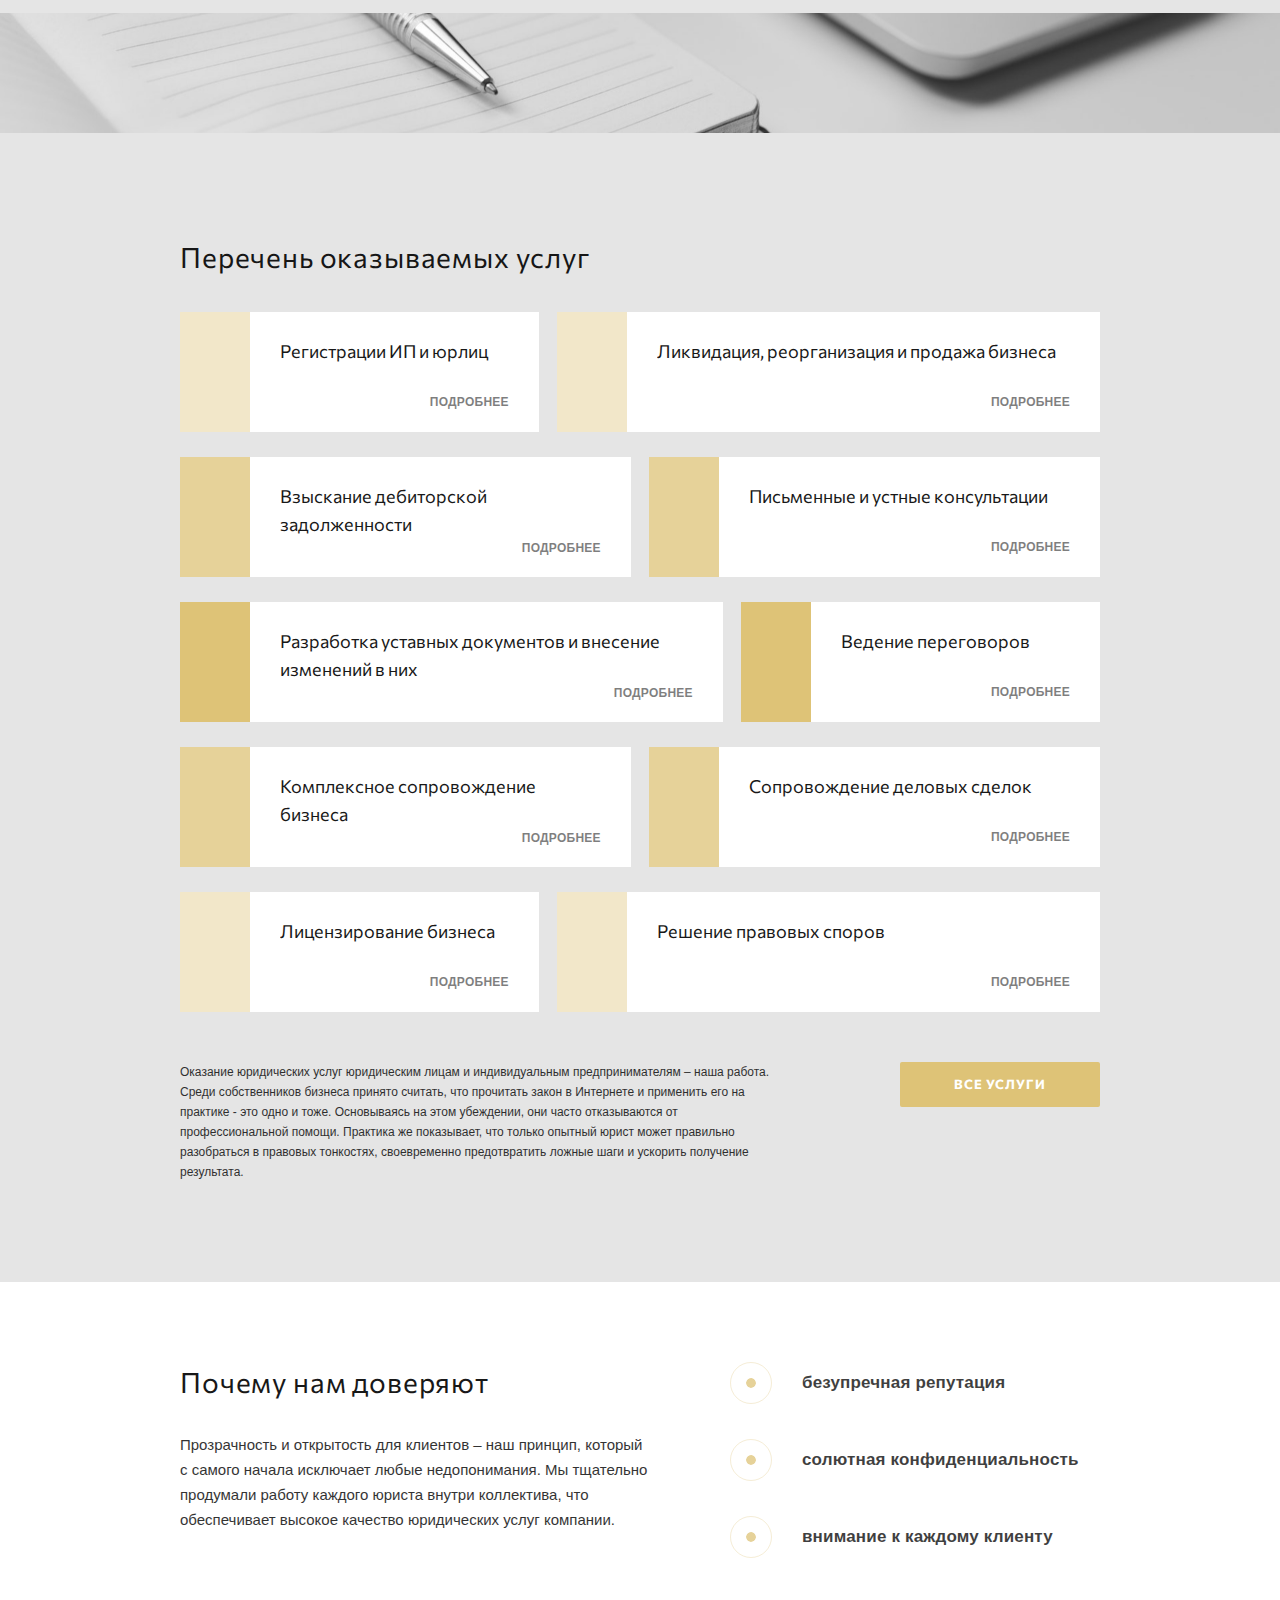
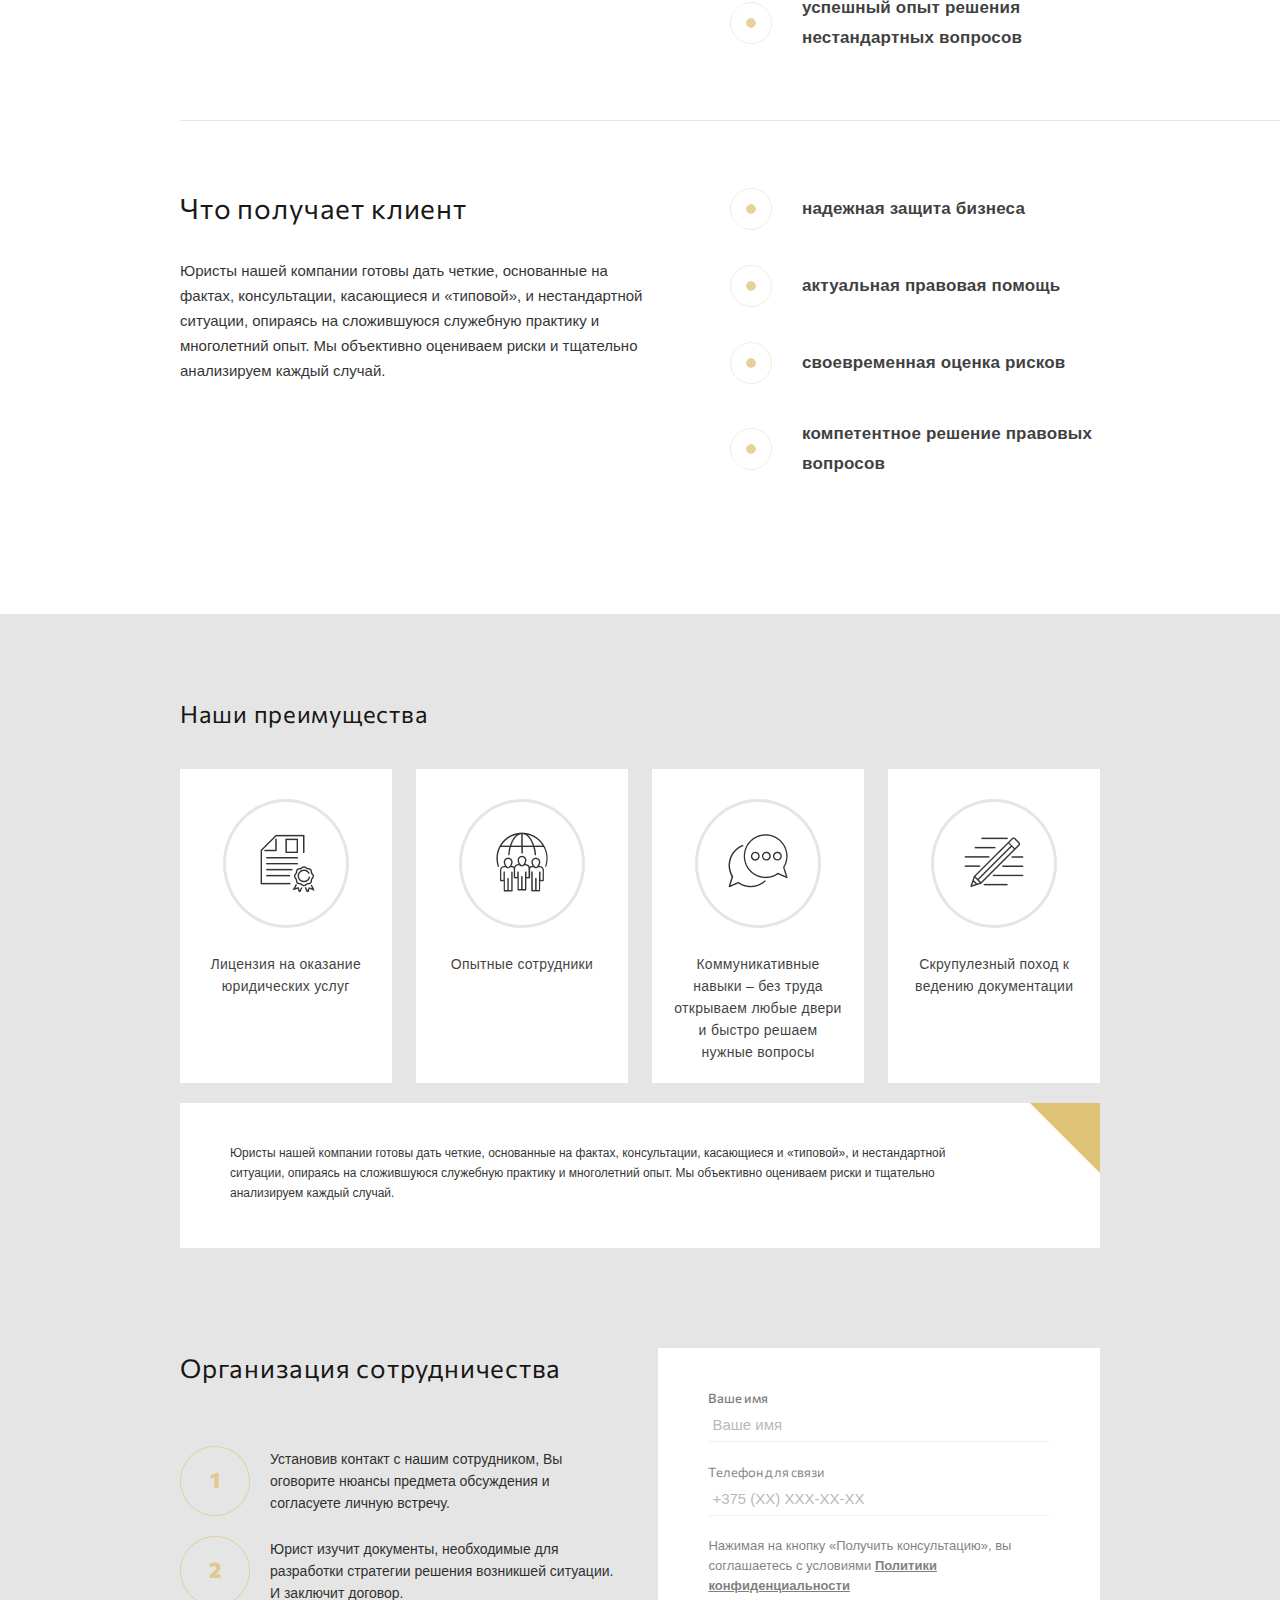
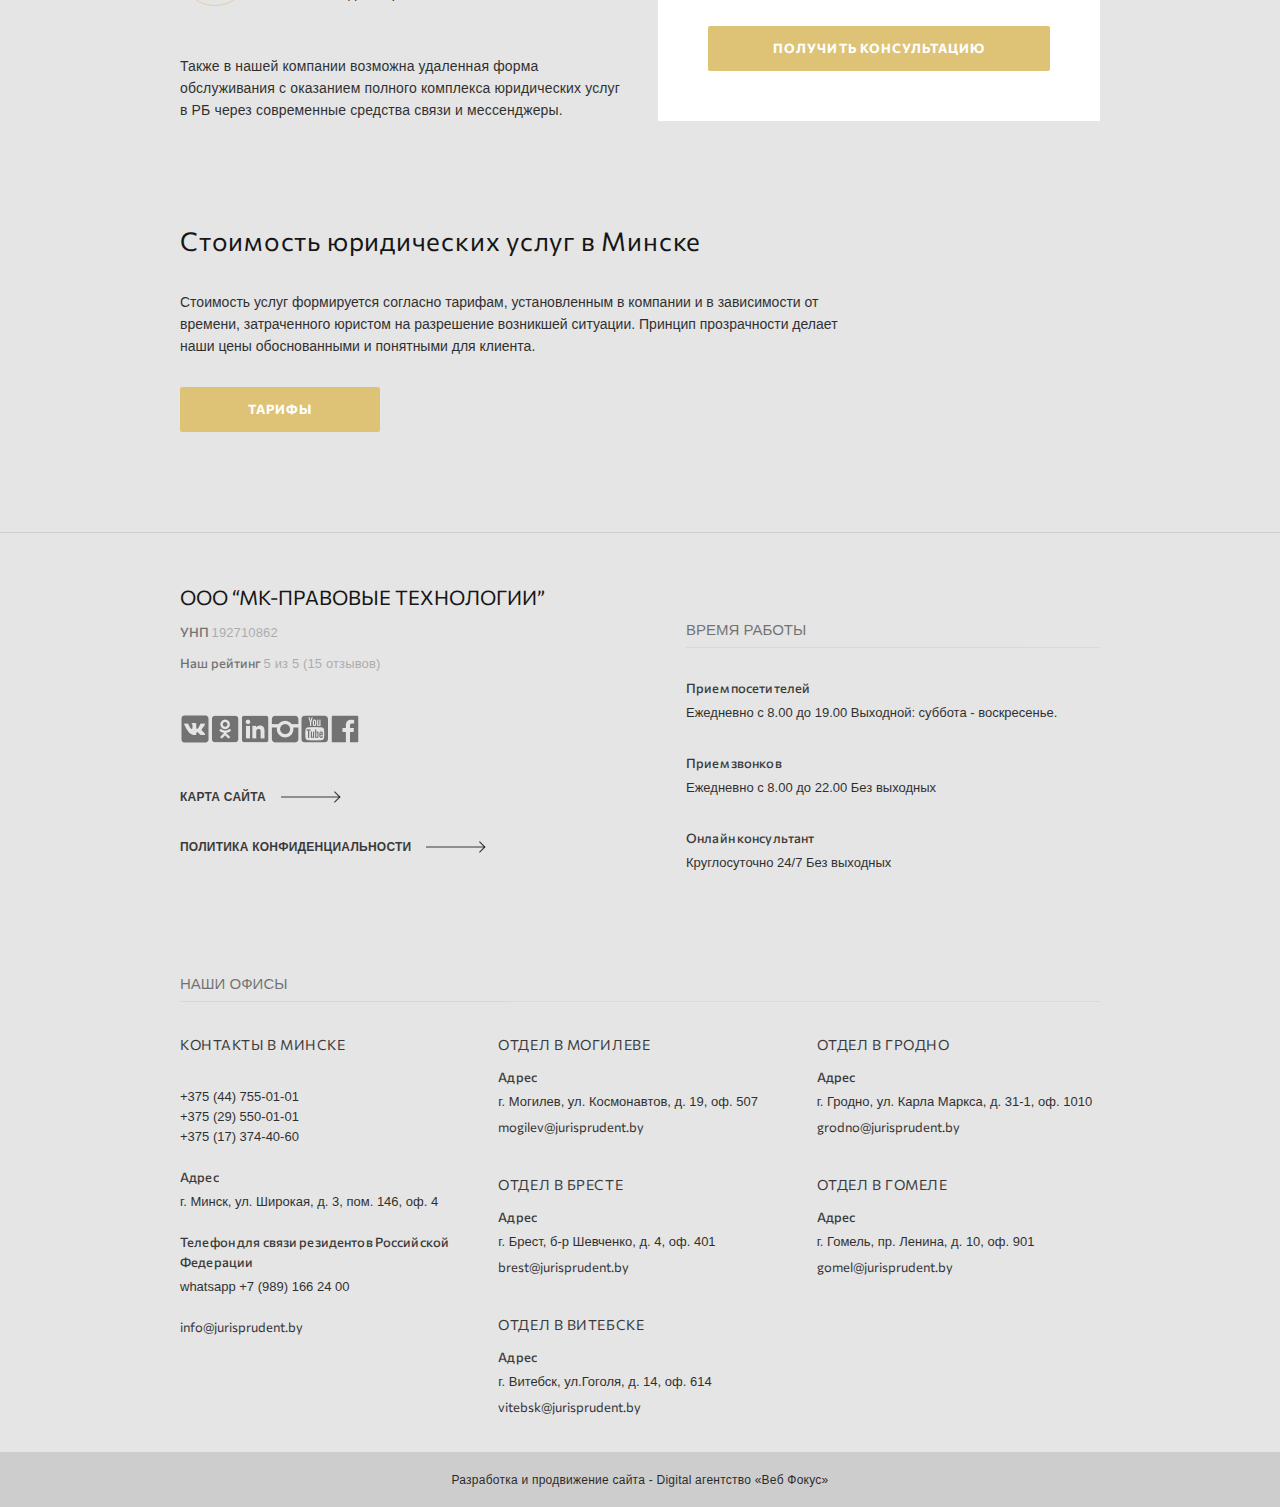
==== commit c1e7f979: "change links in html" ====
--- a/index.html
+++ b/index.html
@@ -29,7 +29,7 @@
               <div class="contacts">
                 <div>
                   <span class="contacts-number-1">
-                    <a href="+375 (44) 755-01-01" class="contacts-link">
+                    <a href="tel:+375447550101" class="contacts-link">
                     +375 (44) 755-01-01
                     </a>
                   </span>
@@ -39,7 +39,7 @@
                 </div>
                 <div>
                   <span class="contacts-number-2">
-                    <a href="+375 (29) 550-01-01" class="contacts-link">
+                    <a href="tel:+375295500101" class="contacts-link">
                     +375 (29) 550-01-01
                     </a>
                   </span>
@@ -832,13 +832,13 @@
               <div class="footer-offices-block footer-offices-block-margin">
                 <h3 class="footer-title-2 footer-title-2-bottom">Контакты в Минске</h3>
                 <p class="footer-text footer-text-margin-20">
-                  <a href="+375 (44) 755-01-01" class="footer-text-link">
+                  <a href="tel:+375447550101" class="footer-text-link">
                     +375 (44) 755-01-01 <br>
                   </a>
-                  <a href="+375 (29) 550-01-01" class="footer-text-link">
+                  <a href="tel:+375295500101" class="footer-text-link">
                     +375 (29) 550-01-01 <br>
                   </a>
-                  <a href="+375 (17) 374-40-60" class="footer-text-link">
+                  <a href="tel:+375173744060" class="footer-text-link">
                     +375 (17) 374-40-60
                   </a>
                 </p>
@@ -846,12 +846,12 @@
                 <p class="footer-text footer-text-margin-20">г. Минск, ул. Широкая, д. 3, пом. 146, оф. 4</p>
                 <h4 class="footer-name">Телефон для связи резидентов Российской Федерации</h4>
                 <p class="footer-text footer-text-margin-20">whatsapp 
-                  <a href="+7 (989) 166 24 00" class="footer-text-link">
+                  <a href="https://wa.me/79891662400" class="footer-text-link">
                   +7 (989) 166 24 00
                   </a>
                 </p>
                 <span class="footer-email">
-                  <a href="info@jurisprudent.by" class="footer-text-link">
+                  <a href="mailto:info@jurisprudent.by" class="footer-text-link">
                   info@jurisprudent.by
                   </a>
                 </span>
@@ -862,7 +862,7 @@
                 <h4 class="footer-name">Адрес</h4>
                 <p class="footer-text">г. Могилев, ул. Космонавтов, д. 19, оф. 507</p>
                 <span class="footer-email">
-                  <a href="mogilev@jurisprudent.by" class="footer-text-link">
+                  <a href="mailto:mogilev@jurisprudent.by" class="footer-text-link">
                   mogilev@jurisprudent.by
                   </a>
                 </span>
@@ -870,7 +870,7 @@
                 <h4 class="footer-name">Адрес</h4>
                 <p class="footer-text">г. Брест, б-р Шевченко, д. 4, оф. 401</p>
                 <span class="footer-email">
-                  <a href="brest@jurisprudent.by" class="footer-text-link">
+                  <a href="mailto:brest@jurisprudent.by" class="footer-text-link">
                   brest@jurisprudent.by
                   </a>
                 </span>
@@ -878,7 +878,7 @@
                 <h4 class="footer-name">Адрес</h4>
                 <p class="footer-text">г. Витебск, ул.Гоголя, д. 14, оф. 614</p>
                 <span class="footer-email">
-                  <a href="vitebsk@jurisprudent.by" class="footer-text-link">
+                  <a href="mailto:vitebsk@jurisprudent.by" class="footer-text-link">
                   vitebsk@jurisprudent.by
                   </a>
                 </span>
@@ -889,7 +889,7 @@
                 <h4 class="footer-name">Адрес</h4>
                 <p class="footer-text">г. Гродно, ул. Карла Маркса, д. 31-1, оф. 1010</p>
                 <span class="footer-email">
-                  <a href="grodno@jurisprudent.by" class="footer-text-link">
+                  <a href="mailto:grodno@jurisprudent.by" class="footer-text-link">
                   grodno@jurisprudent.by
                   </a>
                 </span>
@@ -897,7 +897,7 @@
                 <h4 class="footer-name">Адрес</h4>
                 <p class="footer-text">г. Гомель, пр. Ленина, д. 10, оф. 901</p>
                 <span class="footer-email">
-                  <a href="grodno@jurisprudent.by" class="footer-text-link">
+                  <a href="mailto:grodno@jurisprudent.by" class="footer-text-link">
                   gomel@jurisprudent.by
                   </a>
                 </span>
--- a/css/style.css
+++ b/css/style.css
@@ -1459,6 +1459,8 @@
   font-size: 13px;
   line-height: 20px;
   opacity: 0.5;
+  text-decoration: none;
+  color: inherit;
 }
 
 .footer-requisites-link {
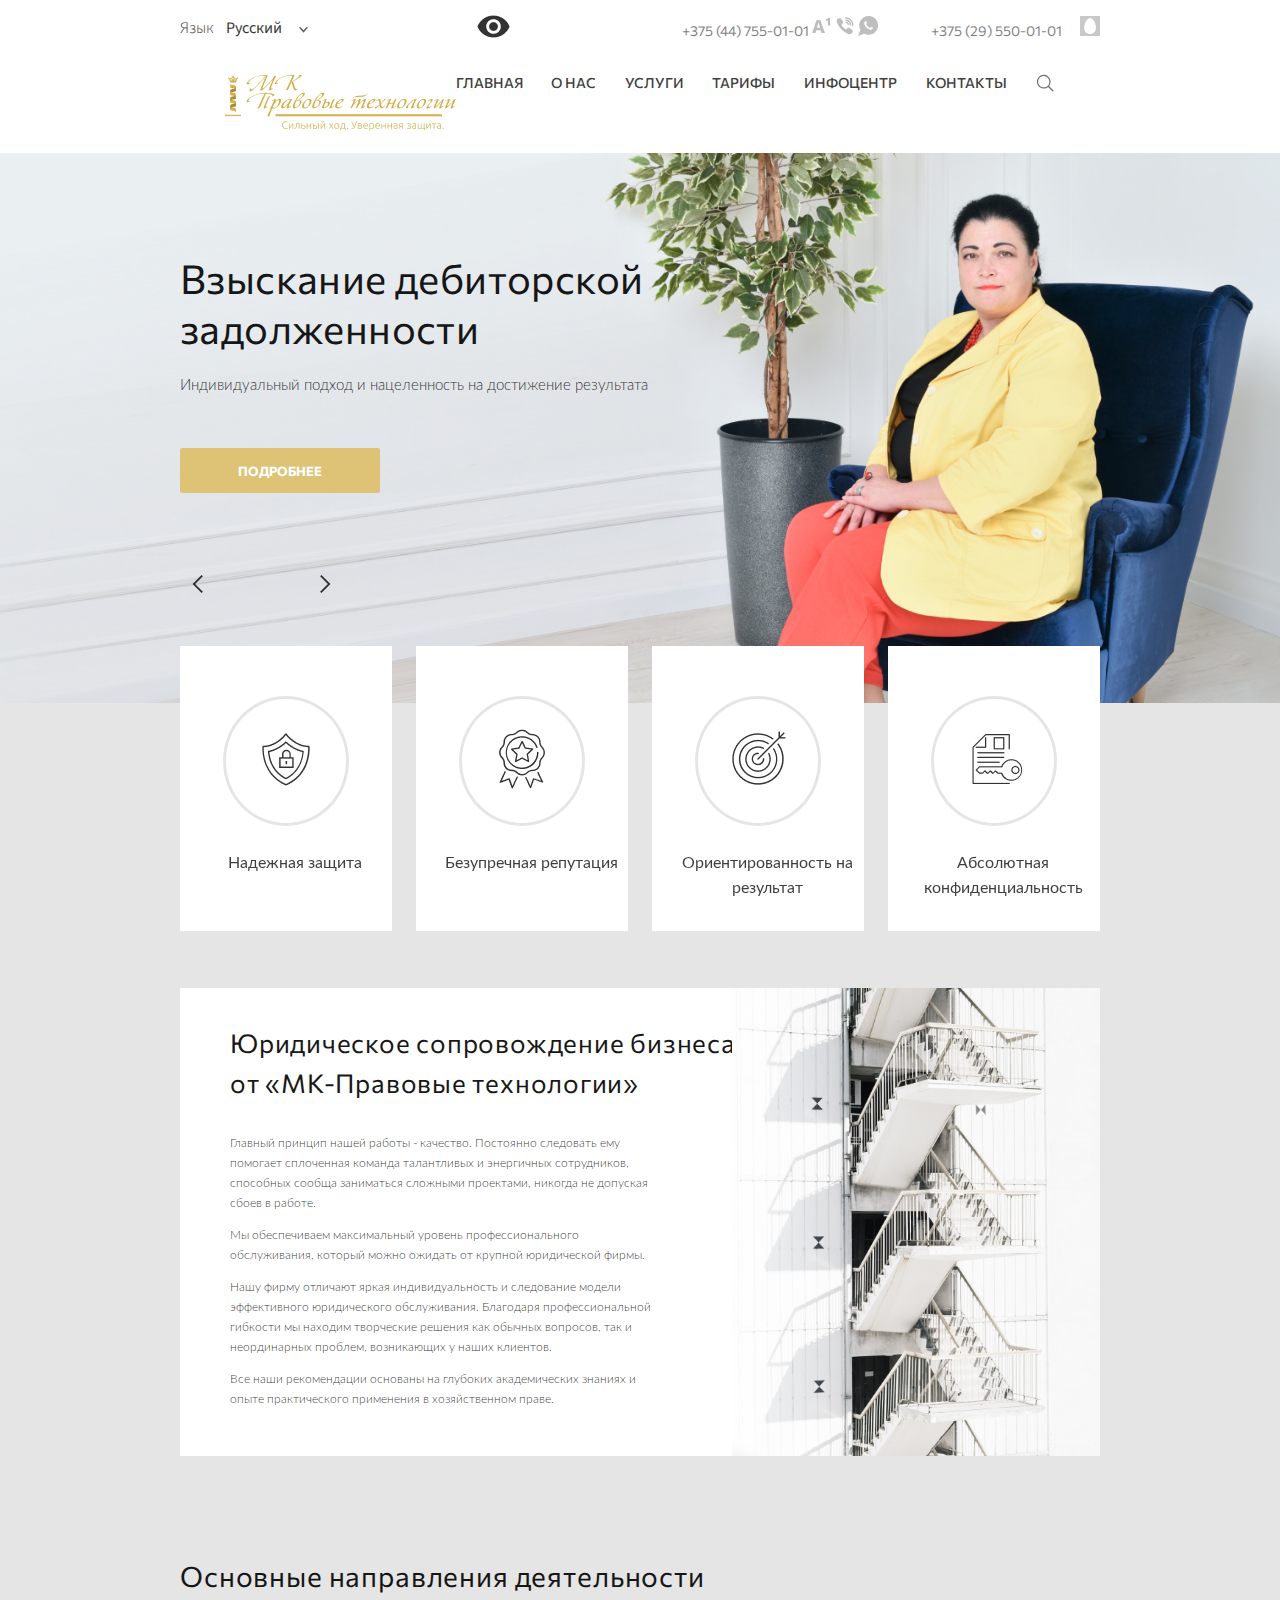
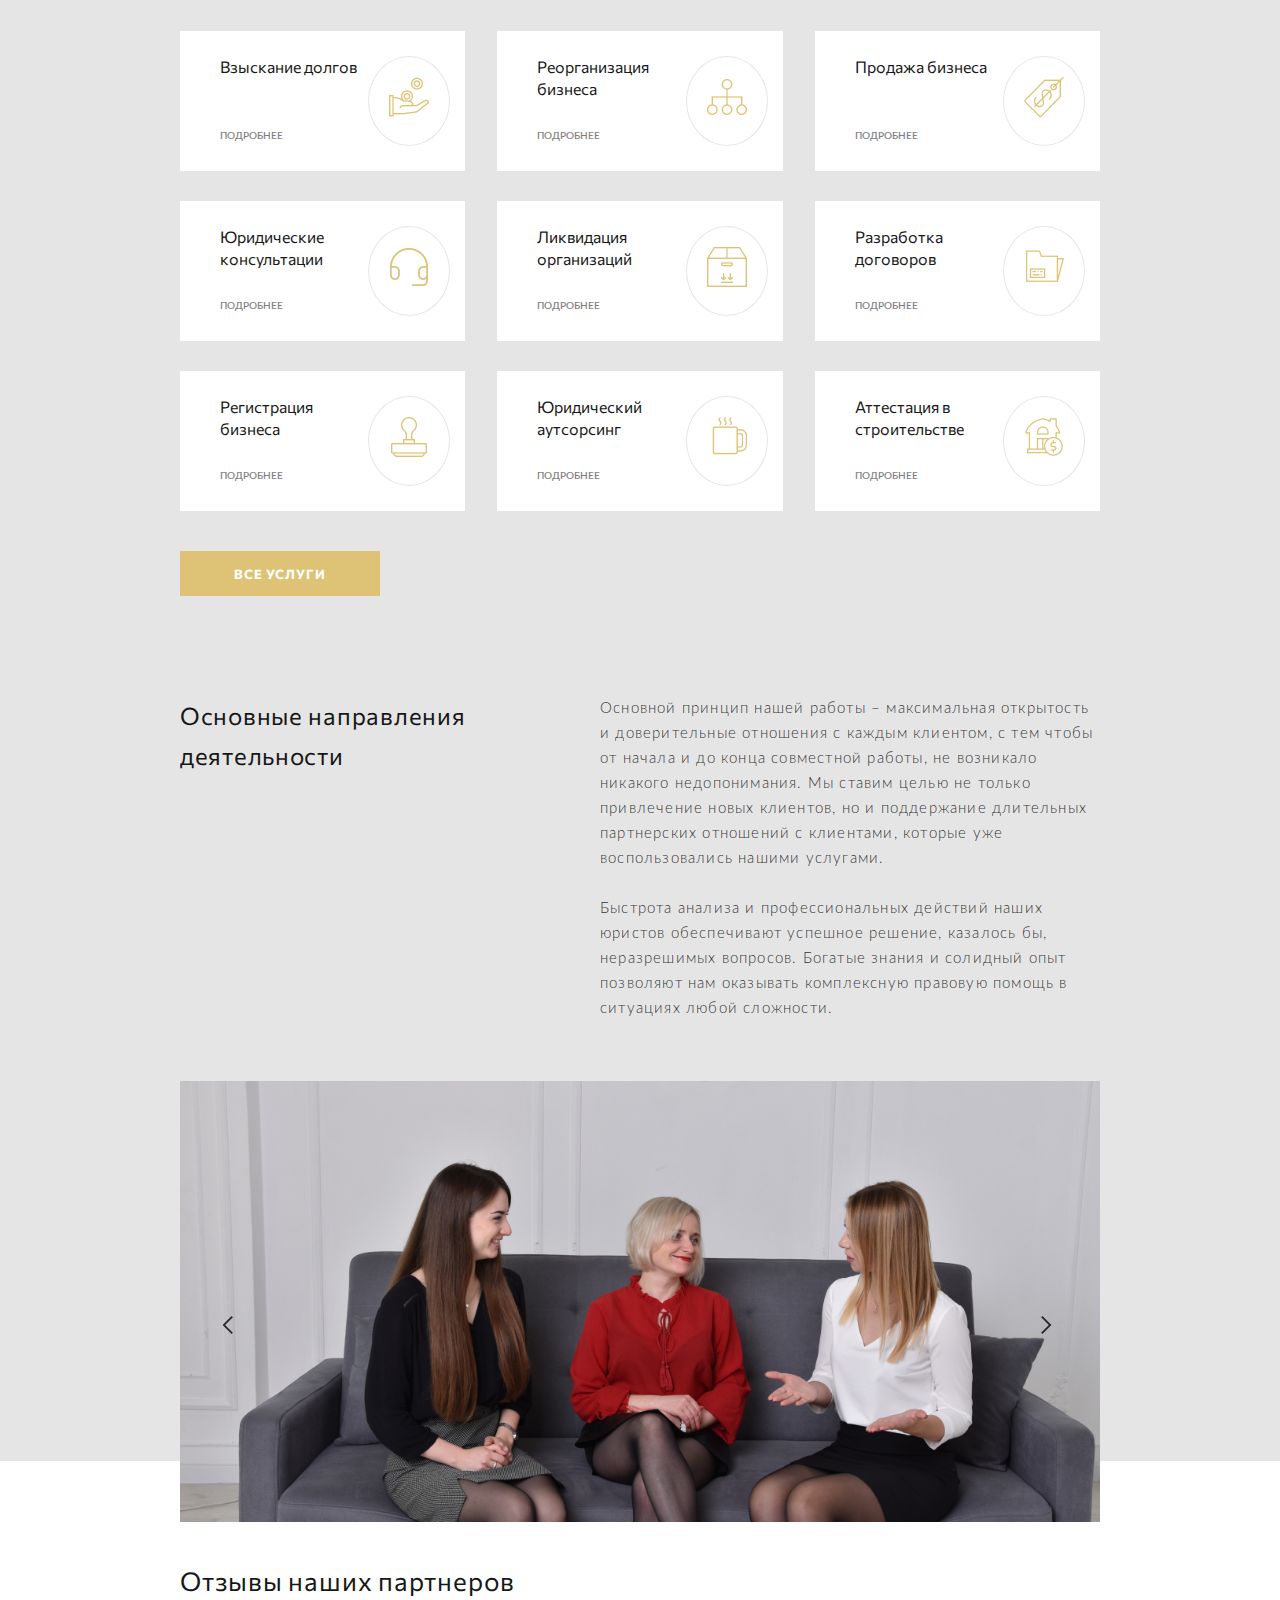
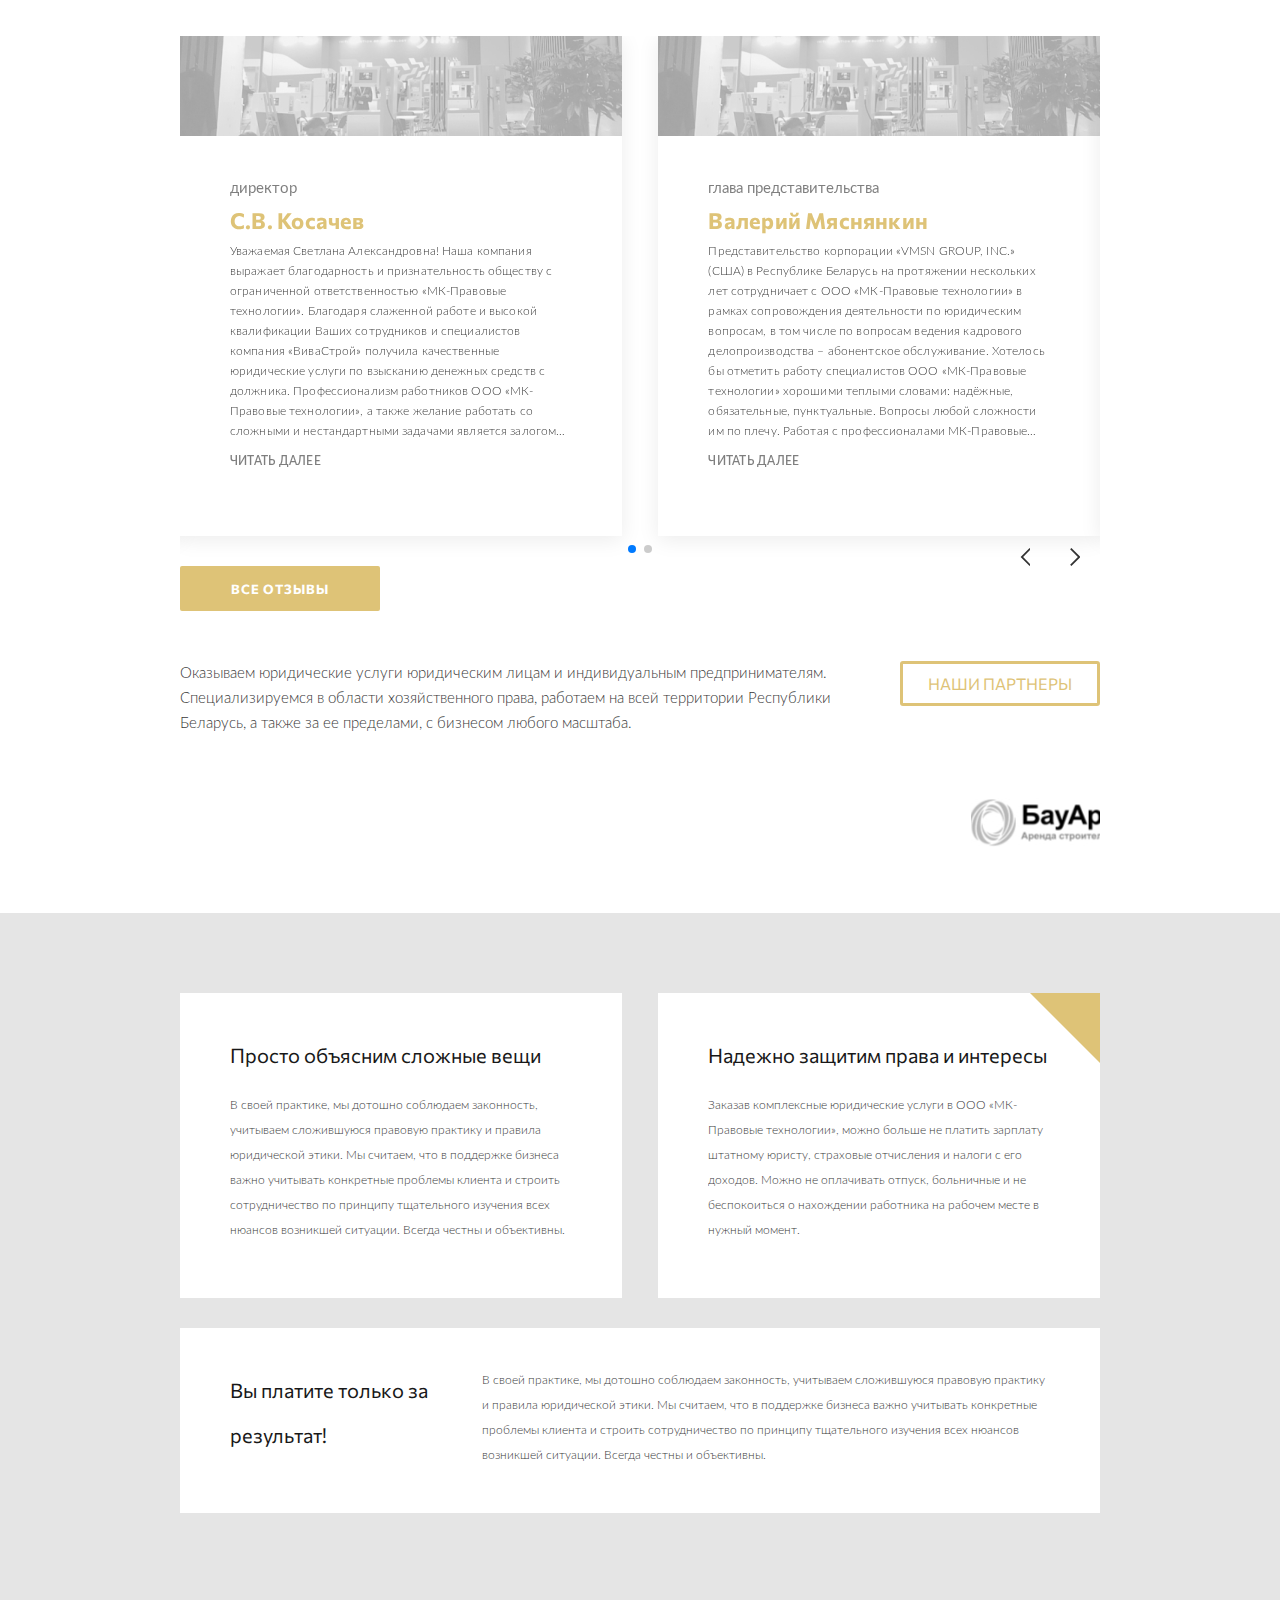
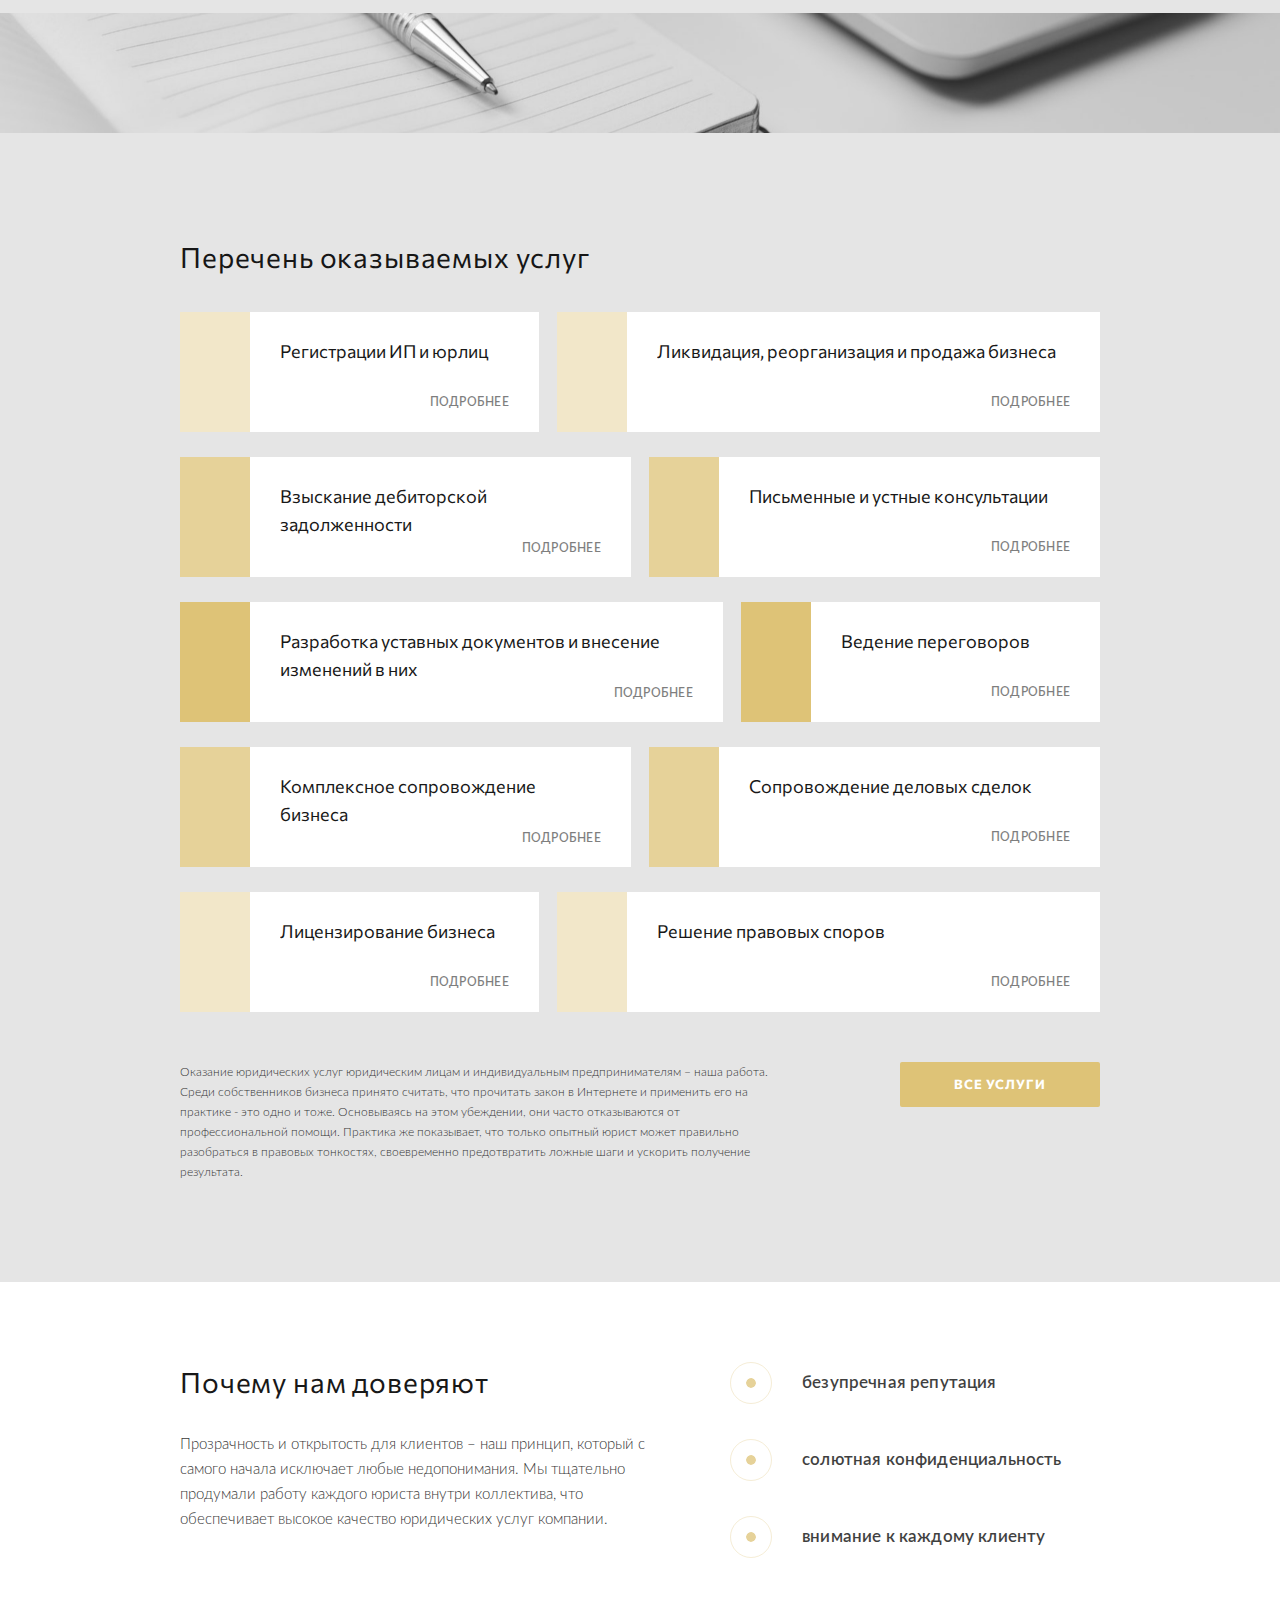
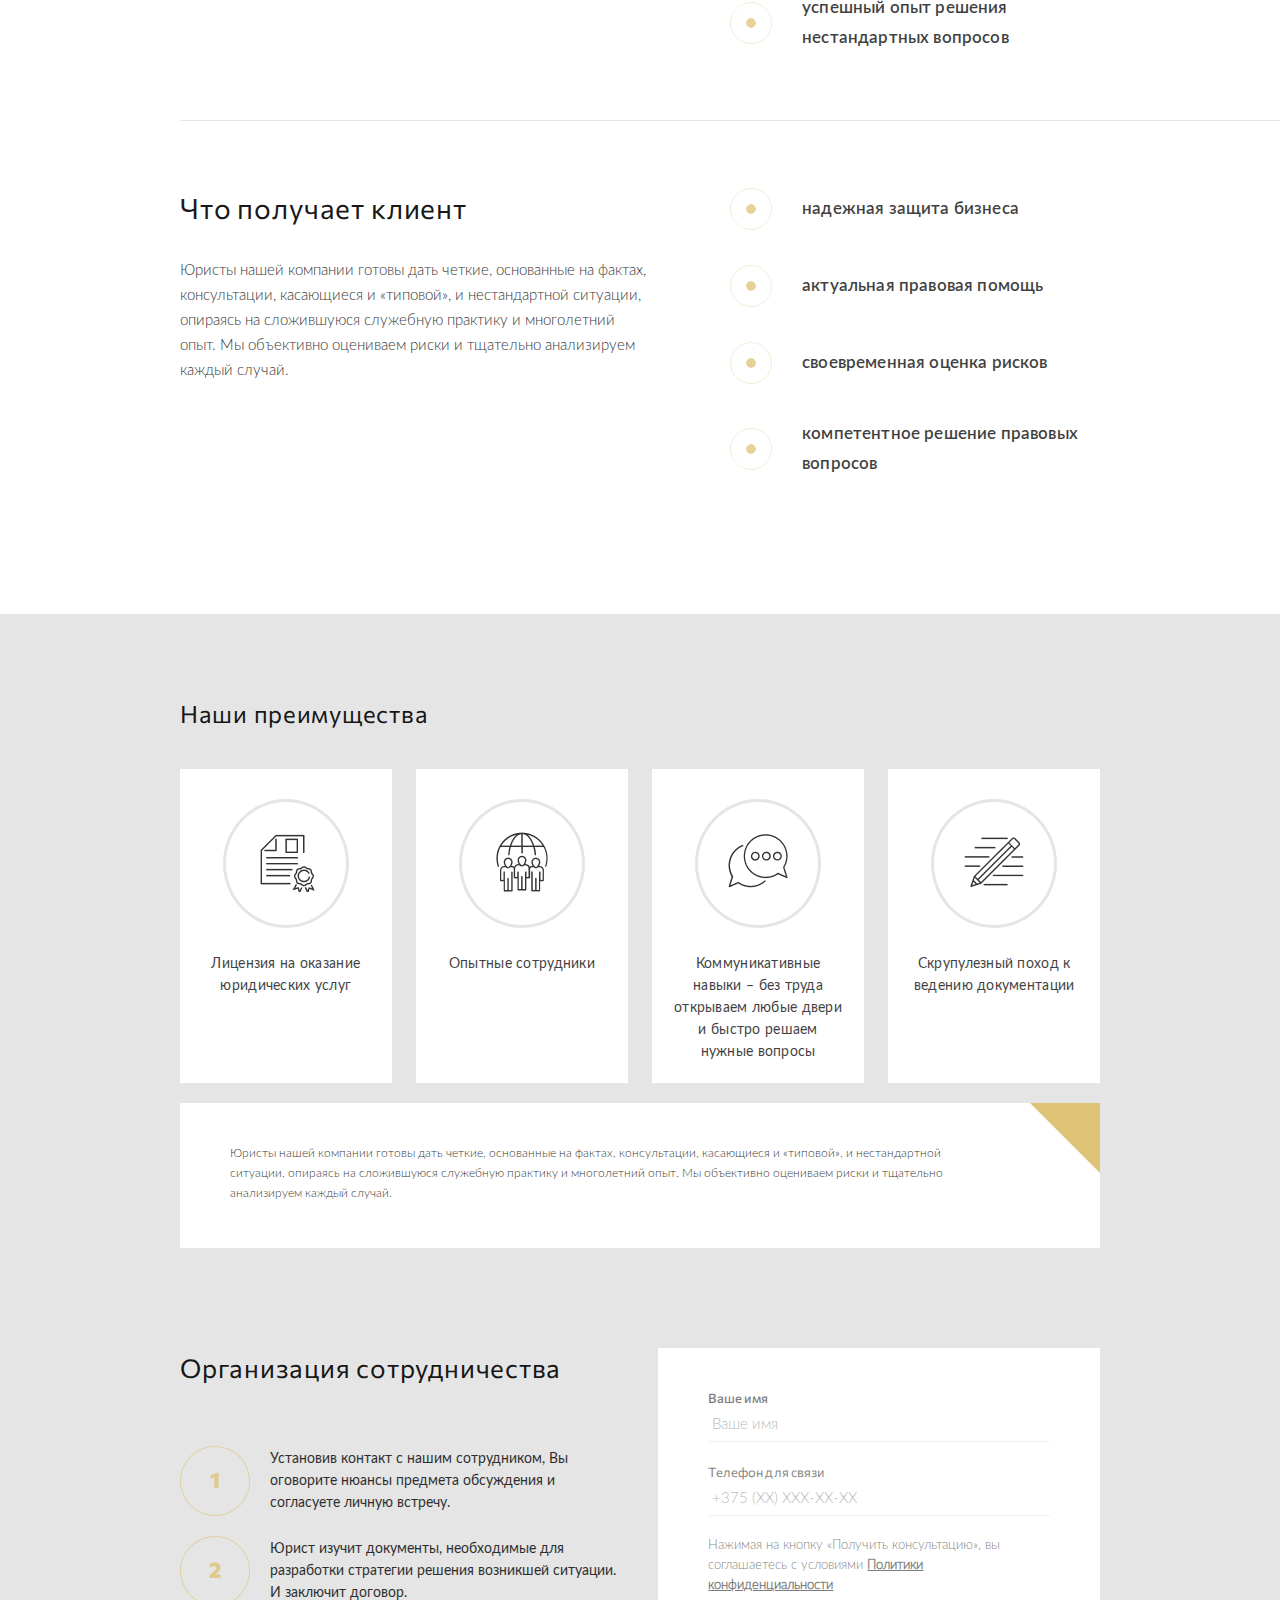
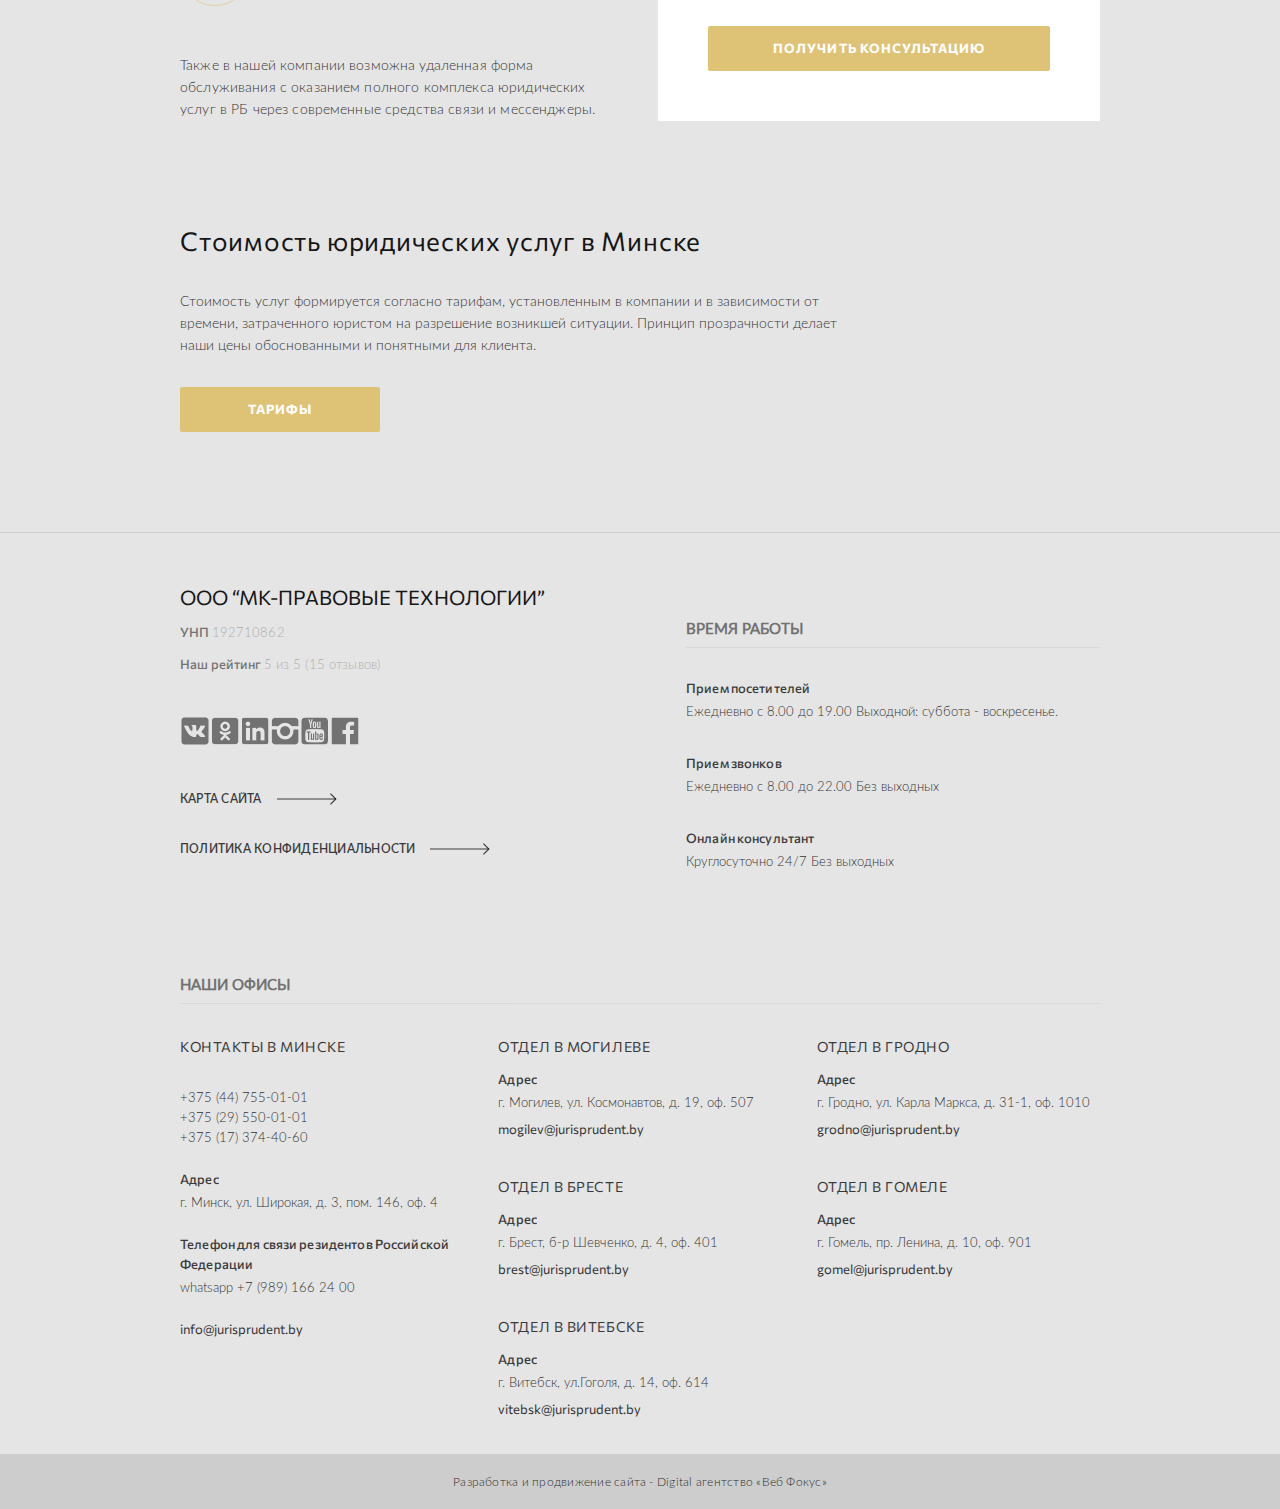
==== commit a61456e7: "create: change style in stickers block" ====
--- a/index.html
+++ b/index.html
@@ -488,18 +488,18 @@
         <div class="container">
           <div class="stickers-cards">
             <div class="stickers-card stickers-card-1">
-              <span class="stickers-title">Просто объясним сложные вещи</span>
+              <h3 class="stickers-title">Просто объясним сложные вещи</h3>
               <p class="stickers-text">В своей практике, мы дотошно соблюдаем законность, учитываем сложившуюся правовую практику и правила юридической этики. Мы считаем, что в поддержке бизнеса важно учитывать конкретные проблемы клиента и строить сотрудничество по принципу тщательного изучения всех нюансов возникшей ситуации. Всегда честны и объективны.</p>
             </div>
             <!-- /.stickers-card -->
             <div class="stickers-card stickers-card-2">
-              <span class="stickers-title">Надежно защитим права и интересы</span>
+              <h3 class="stickers-title">Надежно защитим права и интересы</h3>
               <p class="stickers-text">Заказав комплексные юридические услуги в ООО «МК-Правовые технологии», можно больше не платить зарплату штатному юристу, страховые отчисления и налоги с его доходов. Можно не оплачивать отпуск, больничные и не беспокоиться о нахождении работника на рабочем месте в нужный момент.</p>
               <img src="img/stickers/Rectangle.png" alt="stickers-triangle" class="stickers-triangle">
             </div>
             <!-- /.stickers-card -->
             <div class="stickers-card stickers-card-3">
-              <span class="stickers-title">Вы платите только за результат!</span>
+              <h3 class="stickers-title">Вы платите только за результат!</h3>
               <p class="stickers-text">В своей практике, мы дотошно соблюдаем законность, учитываем сложившуюся правовую практику и правила юридической этики. Мы считаем, что в поддержке бизнеса важно учитывать конкретные проблемы клиента и строить сотрудничество по принципу тщательного изучения всех нюансов возникшей ситуации. Всегда честны и объективны.</p>
             </div>
             <!-- /.stickers-card -->
--- a/css/style.css
+++ b/css/style.css
@@ -4,21 +4,21 @@
 }
 
 @font-face {
-  font-family: "Lato-Light";
-  src: url("./fonts/Lato-Light.woff") format("woff");
-  src: url("./fonts/Lato-Light.woff2") format("woff2");
+  font-family: "Lato Light";
+  src: url("../fonts/Lato-Light.woff") format("woff");
+  src: url("../fonts/Lato-Light.woff2") format("woff2");
 }
 
 @font-face {
-  font-family: "Lato-Regular";
-  src: url("./fonts/Lato-Regular.woff") format("woff");
-  src: url("./fonts/Lato-Regular.woff2") format("woff2");
+  font-family: "Lato Regular";
+  src: url("../fonts/Lato-Regular.woff") format("woff");
+  src: url("../fonts/Lato-Regular.woff2") format("woff2");
 }
 
 @font-face {
-  font-family: "Lato-Semibold";
-  src: url("./fonts/Lato-Semibold.woff") format("woff");
-  src: url("./fonts/Lato-Semibold.woff2") format("woff2");
+  font-family: "Lato Semibold";
+  src: url("../fonts/Lato-Semibold.woff") format("woff");
+  src: url("../fonts/Lato-Semibold.woff2") format("woff2");
 }
 
 body {
@@ -219,12 +219,12 @@
 .articles-description {
   margin-bottom: 50px;
   max-width: 500px;
-  font-family: 'Lato', sans-serif;
+  font-family: 'Lato Light', sans-serif;
   font-style: normal;
   font-weight: 300;
   font-size: 15px;
   line-height: 25px;
-  opacity: 0.8;
+  color: rgba(0, 0, 0, 0.8);
 }
 
 .articles-button {
@@ -309,9 +309,7 @@
 }
 
 .advantages-description {
-  font-family: 'Lato', sans-serif;
-  font-style: normal;
-  font-weight: normal;
+  font-family: 'Lato Regular', sans-serif;
   font-size: 16px;
   line-height: 25px;
   opacity: 0.75;
@@ -340,12 +338,10 @@
 }
 
 .introduction-paragraph {
-  font-family: 'Lato', sans-serif;
-  font-style: normal;
-  font-weight: 300;
+  font-family: 'Lato Light', sans-serif;
   font-size: 15px;
   line-height: 25px;
-  opacity: 0.8;
+  color: rgba(0, 0, 0, 0.8);
   max-width: 425px;
   max-height: 470px;
 }
@@ -423,9 +419,7 @@
 }
 
 .directions-card-link {
-  font-family: 'Lato', sans-serif;
-  font-style: normal;
-  font-weight: 600;
+  font-family: 'Lato Semibold', sans-serif;
   font-size: 12px;
   line-height: 20px;
   opacity: 0.5;
@@ -483,13 +477,11 @@
 }
 
 .directions-description-paragraph {
-  font-family: 'Lato', sans-serif;
-  font-style: normal;
-  font-weight: 300;
+  font-family: 'Lato Light', sans-serif;
   font-size: 15px;
   line-height: 25px;
   letter-spacing: 0.08em;
-  opacity: 0.8;
+  color: rgba(0, 0, 0, 0.8);
   max-width: 770px;
   margin: 0;
 }
@@ -586,9 +578,7 @@
 }
 
 .reviews-profession {
-  font-family: 'Lato', sans-serif;
-  font-style: normal;
-  font-weight: normal;
+  font-family: 'Lato Regular', sans-serif;
   font-size: 15px;
   line-height: 25px;
   opacity: 0.5;
@@ -604,9 +594,7 @@
 }
 
 .reviews-text {
-  font-family: 'Lato', sans-serif;
-  font-style: normal;
-  font-weight: 300;
+  font-family: 'Lato Light', sans-serif;
   font-size: 14px;
   line-height: 25px;
   letter-spacing: 0.01em;
@@ -615,9 +603,7 @@
 }
 
 .reviews-link {
-  font-family: 'Lato', sans-serif;
-  font-style: normal;
-  font-weight: 600;
+  font-family: 'Lato Semibold', sans-serif;
   font-size: 12px;
   line-height: 20px;
   letter-spacing: 0.02em;
@@ -690,9 +676,7 @@
   margin: 0;
   margin-right: 100px;
   max-width: 670px;
-  font-family: 'Lato', sans-serif;
-  font-style: normal;
-  font-weight: 300;
+  font-family: 'Lato Light', sans-serif;
   font-size: 15px;
   line-height: 25px;
   opacity: 0.8;
@@ -772,6 +756,7 @@
 }
 
 .stickers-title {
+  margin-top: 0;
   margin-bottom: 15px;
   font-style: normal;
   font-weight: normal;
@@ -782,9 +767,7 @@
 
 .stickers-text {
   margin: 0;
-  font-family: 'Lato', sans-serif;
-  font-style: normal;
-  font-weight: 300;
+  font-family: 'Lato Light', sans-serif;
   font-size: 15px;
   line-height: 25px;
   opacity: 0.8;
@@ -996,9 +979,7 @@
 }
 
 .services-card-link {
-  font-family: 'Lato', sans-serif;
-  font-style: normal;
-  font-weight: 600;
+  font-family: 'Lato Semibold', sans-serif;
   font-size: 12px;
   line-height: 20px;
   letter-spacing: 0.02em;
@@ -1026,9 +1007,7 @@
 }
 
 .services-description-text {
-  font-family: 'Lato', sans-serif;
-  font-style: normal;
-  font-weight: 300;
+  font-family: 'Lato Light', sans-serif;
   font-size: 15px;
   line-height: 25px;
   opacity: 0.8;
@@ -1091,9 +1070,7 @@
 }
 
 .questions-text-description {
-  font-family: 'Lato', sans-serif;
-  font-style: normal;
-  font-weight: 300;
+  font-family: 'Lato Light', sans-serif;
   font-size: 15px;
   line-height: 25px;
   opacity: 0.8;
@@ -1108,9 +1085,7 @@
 }
 
 .questions-answers-list {
-  font-family: 'Lato', sans-serif;
-  font-style: normal;
-  font-weight: 600;
+  font-family: 'Lato Semibold', sans-serif;
   font-size: 17px;
   line-height: 30px;
   letter-spacing: 0.01em;
@@ -1180,9 +1155,7 @@
 }
 
 .excellence-name {
-  font-family: 'Lato', sans-serif;
-  font-style: normal;
-  font-weight: normal;
+  font-family: 'Lato Regular', sans-serif;
   font-size: 16px;
   line-height: 25px;
   text-align: center;
@@ -1203,9 +1176,7 @@
 .excellence-paragraph {
   margin: 0;
   max-width: 750px;
-  font-family: 'Lato', sans-serif;
-  font-style: normal;
-  font-weight: 300;
+  font-family: 'Lato Light', sans-serif;
   font-size: 15px;
   line-height: 25px;
   opacity: 0.8;
@@ -1255,9 +1226,7 @@
 }
 
 .cooperation-list {
-  font-family: 'Lato', sans-serif;
-  font-style: normal;
-  font-weight: normal;
+  font-family: 'Lato Regular', sans-serif;
   font-size: 15px;
   line-height: 25px;
   opacity: 0.8;
@@ -1272,9 +1241,7 @@
 
 .cooperation-description {
   margin-top: 5px;
-  font-family: 'Lato', sans-serif;
-  font-style: normal;
-  font-weight: 300;
+  font-family: 'Lato Light', sans-serif;
   font-size: 14px;
   line-height: 25px;
   letter-spacing: 0.01em;
@@ -1299,9 +1266,7 @@
 
 .cooperation-input {
   padding: 4px;
-  font-family: 'Lato', sans-serif;
-  font-style: normal;
-  font-weight: 300;
+  font-family: 'Lato Light', sans-serif;
   font-size: 15px;
   line-height: 25px;
   opacity: 0.5;
@@ -1320,9 +1285,7 @@
 }
 
 .cooperation-paragraph {
-  font-family: 'Lato', sans-serif;
-  font-style: normal;
-  font-weight: 300;
+  font-family: 'Lato Light', sans-serif;
   font-size: 13px;
   line-height: 20px;
   opacity: 0.5;
@@ -1380,9 +1343,7 @@
 .price-text {
   margin: 0;
   margin-bottom: 30px;
-  font-family: 'Lato', sans-serif;
-  font-style: normal;
-  font-weight: 300;
+  font-family: 'Lato Light', sans-serif;
   font-size: 15px;
   line-height: 25px;
   opacity: 0.8;
@@ -1453,9 +1414,7 @@
 }
 
 .footer-requisites-span {
-  font-family: 'Lato', sans-serif;
-  font-style: normal;
-  font-weight: 300;
+  font-family: 'Lato Light', sans-serif;
   font-size: 13px;
   line-height: 20px;
   opacity: 0.5;
@@ -1477,9 +1436,7 @@
 
 .footer-requisites-text {
   margin-right: 15px;
-  font-family: 'Lato', sans-serif;
-  font-style: normal;
-  font-weight: 600;
+  font-family: 'Lato Semibold', sans-serif;
   font-size: 12px;
   line-height: 20px;
   letter-spacing: 0.02em;
@@ -1535,9 +1492,7 @@
   padding-bottom: 5px;
   margin-bottom: 30px;
   border-bottom: 1px solid rgba(0, 0, 0, 0.1);
-  font-family: 'Lato', sans-serif;
-  font-style: normal;
-  font-weight: normal;
+  font-family: 'Lato Regular', sans-serif;
   font-size: 15px;
   line-height: 25px;
   text-transform: uppercase;
@@ -1574,9 +1529,7 @@
 .footer-text {
   margin: 0;
   margin-bottom: 5px;
-  font-family: 'Lato', sans-serif;
-  font-style: normal;
-  font-weight: 300;
+  font-family: 'Lato Light', sans-serif;
   font-size: 13px;
   line-height: 20px;
   opacity: 0.8;
@@ -1624,9 +1577,7 @@
 }
 
 .footer-bottom-link {
-  font-family: 'Lato', sans-serif;
-  font-style: normal;
-  font-weight: 300;
+  font-family: 'Lato Light', sans-serif;
   font-size: 12px;
   line-height: 20px;
   letter-spacing: 0.02em;
